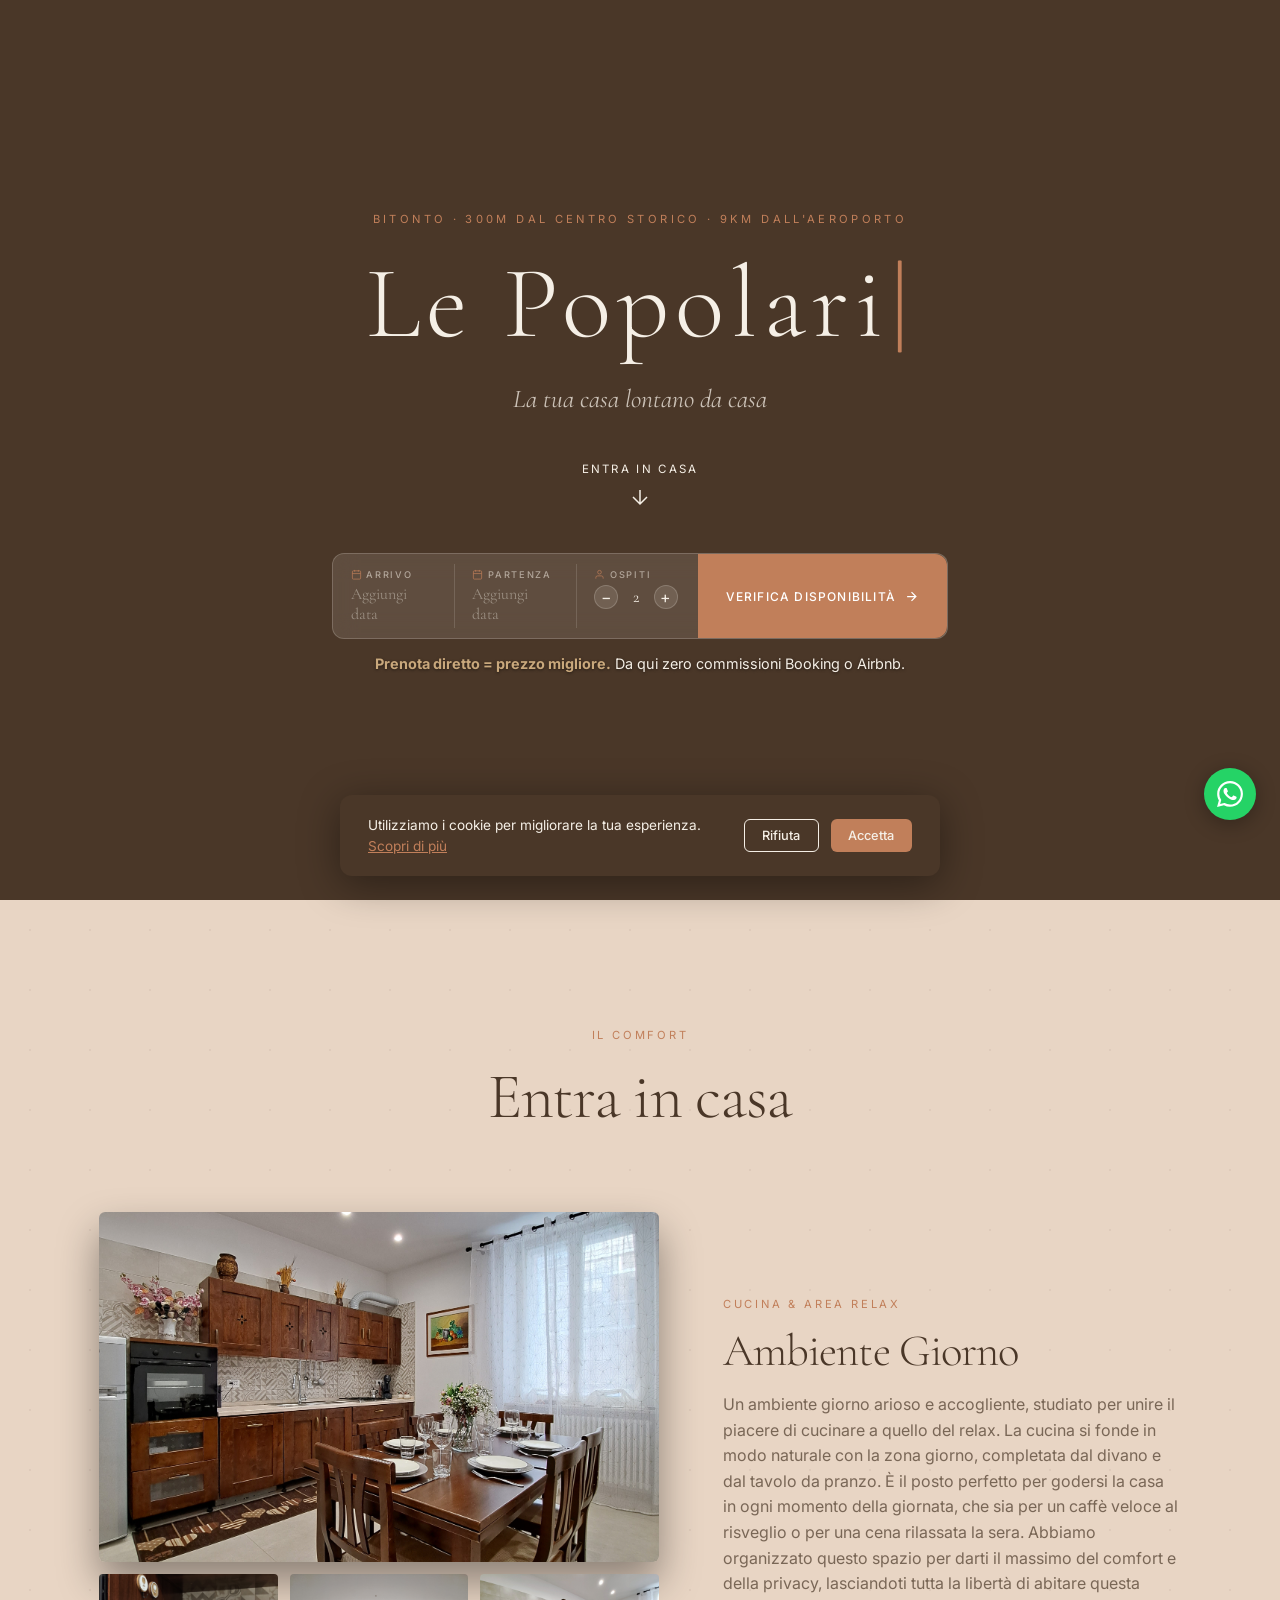
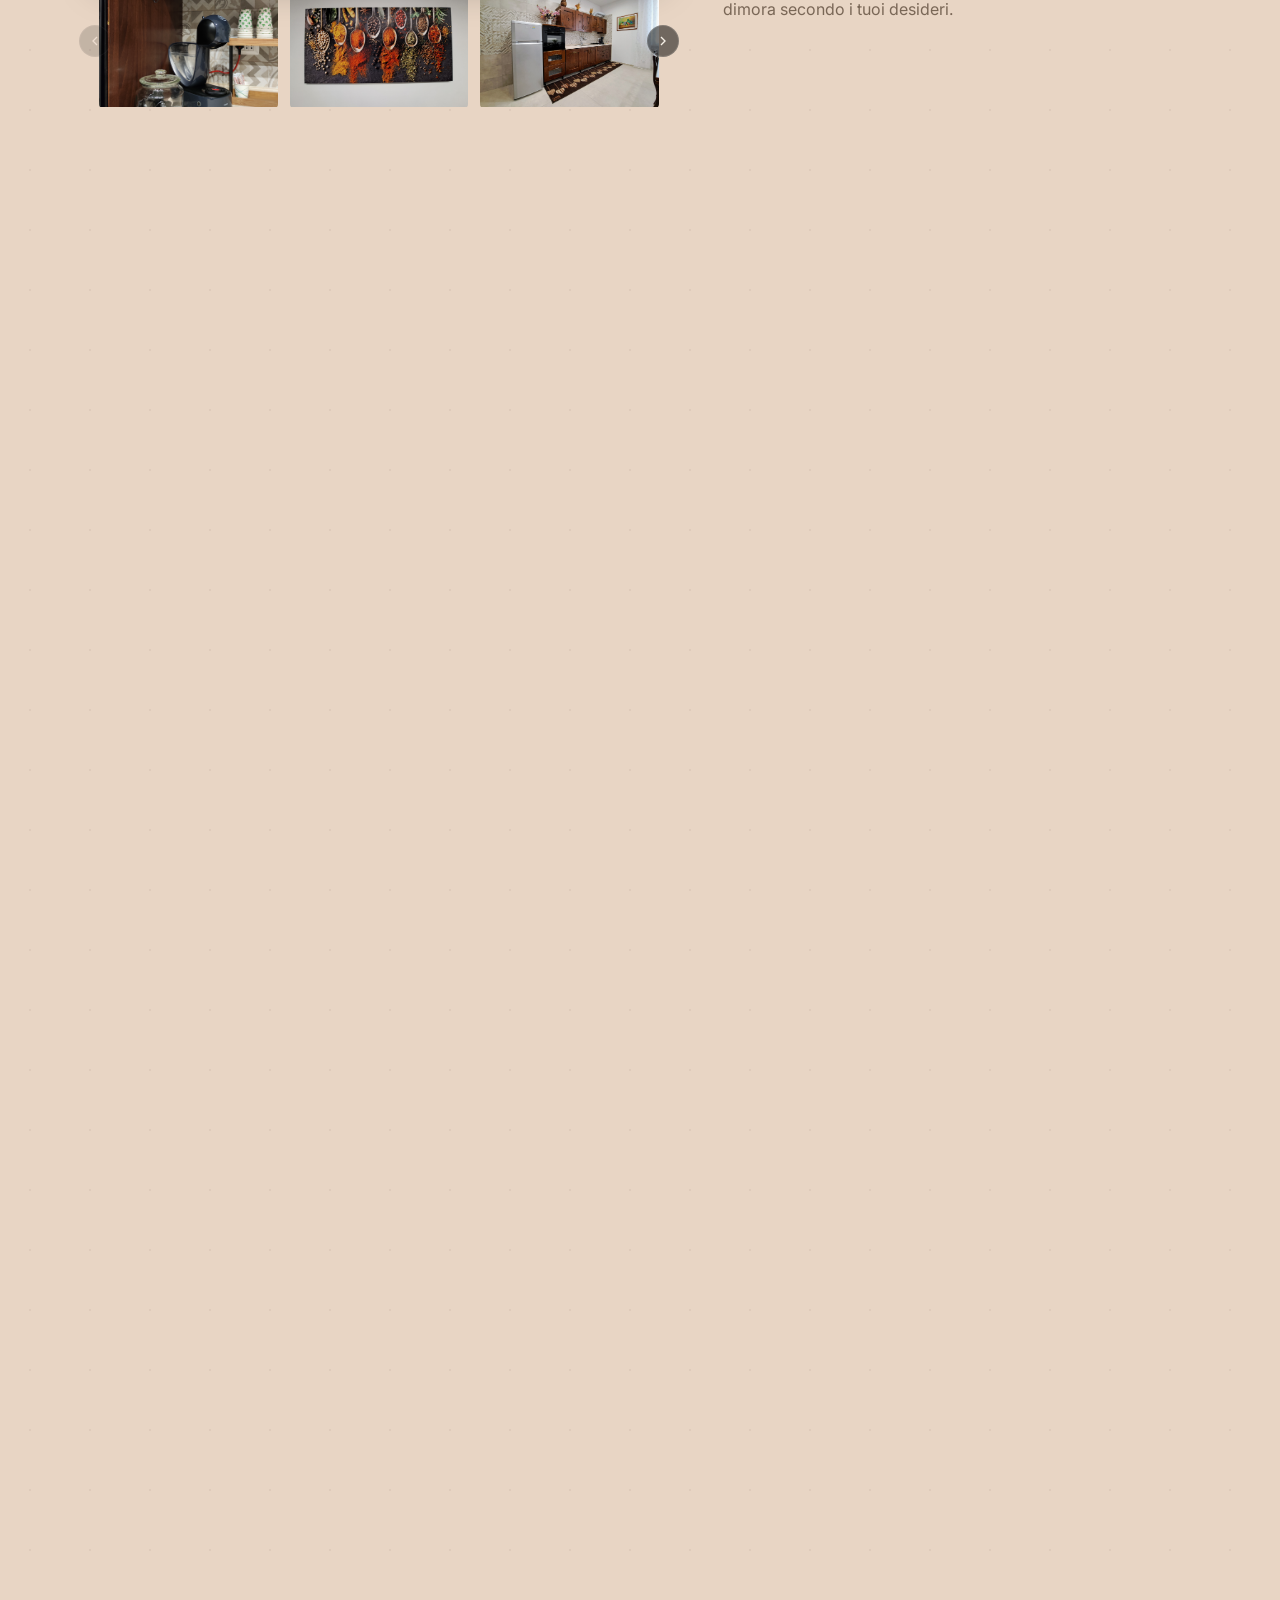
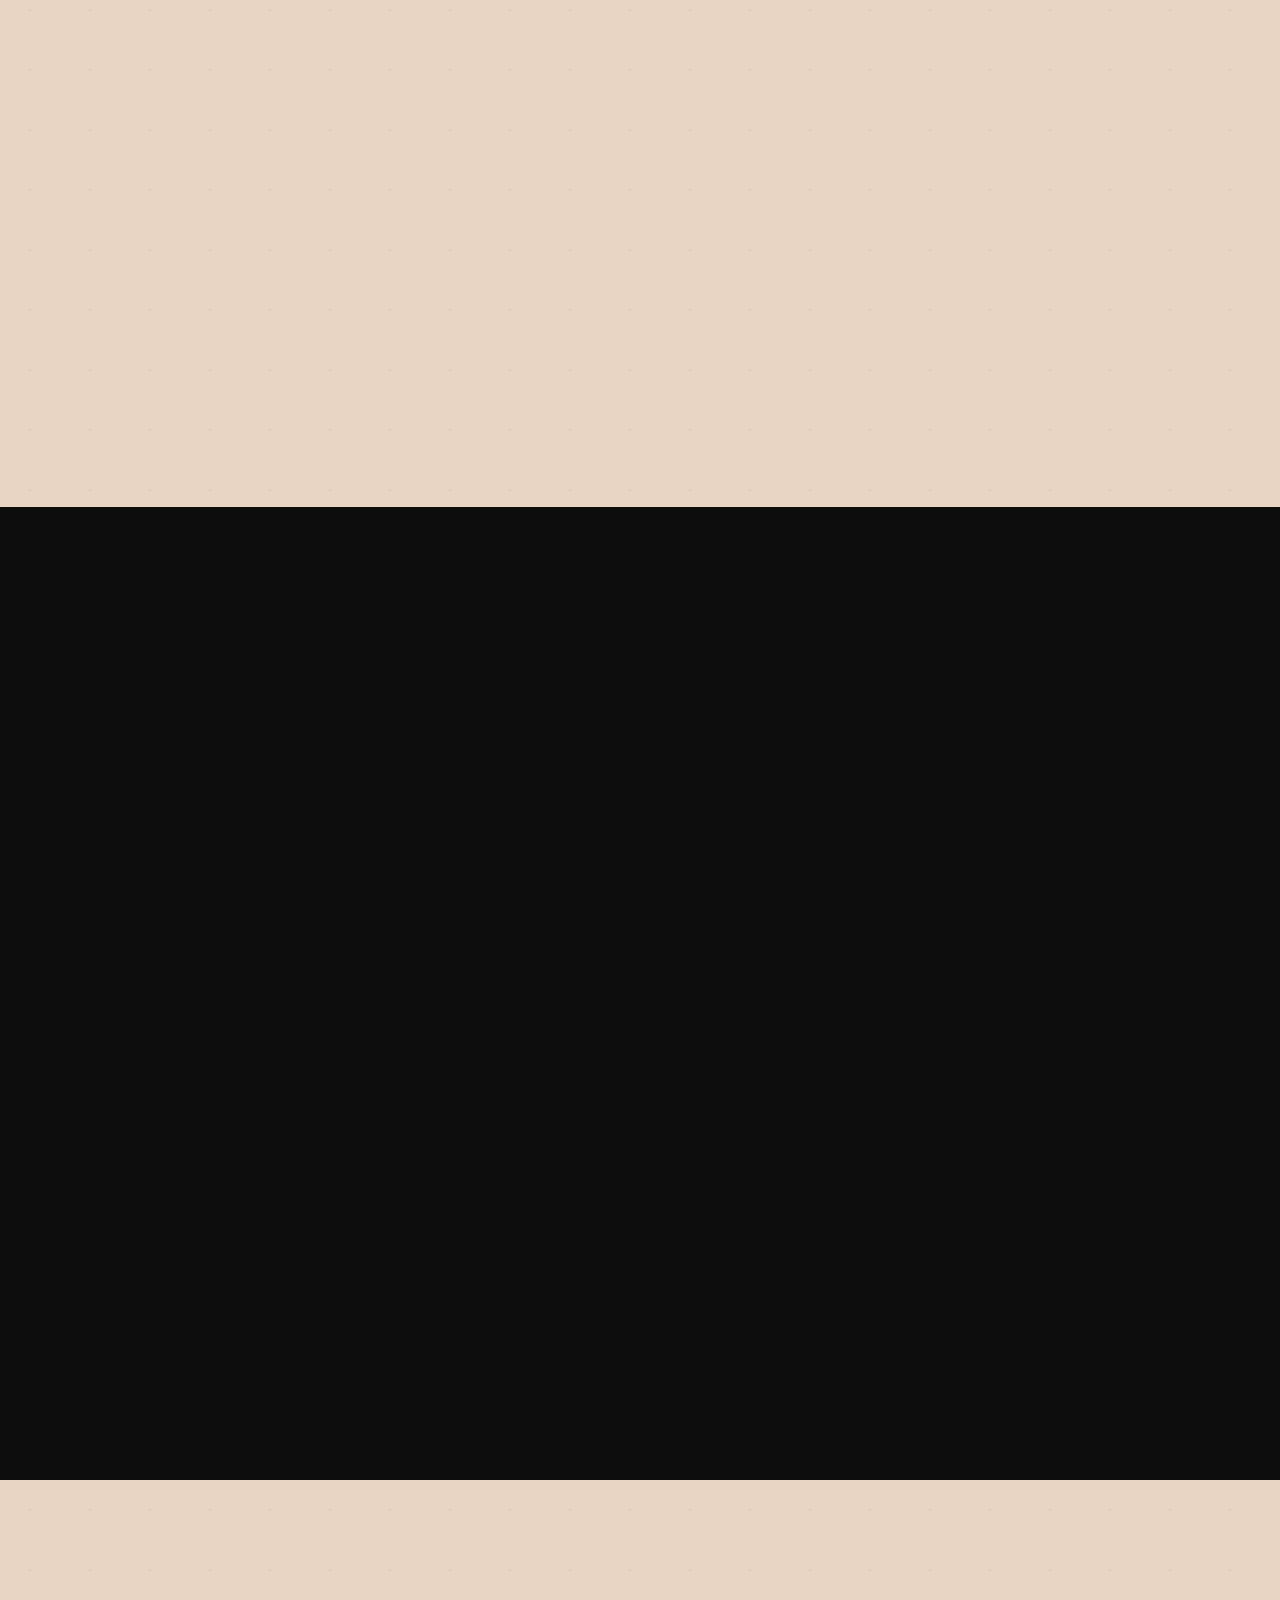
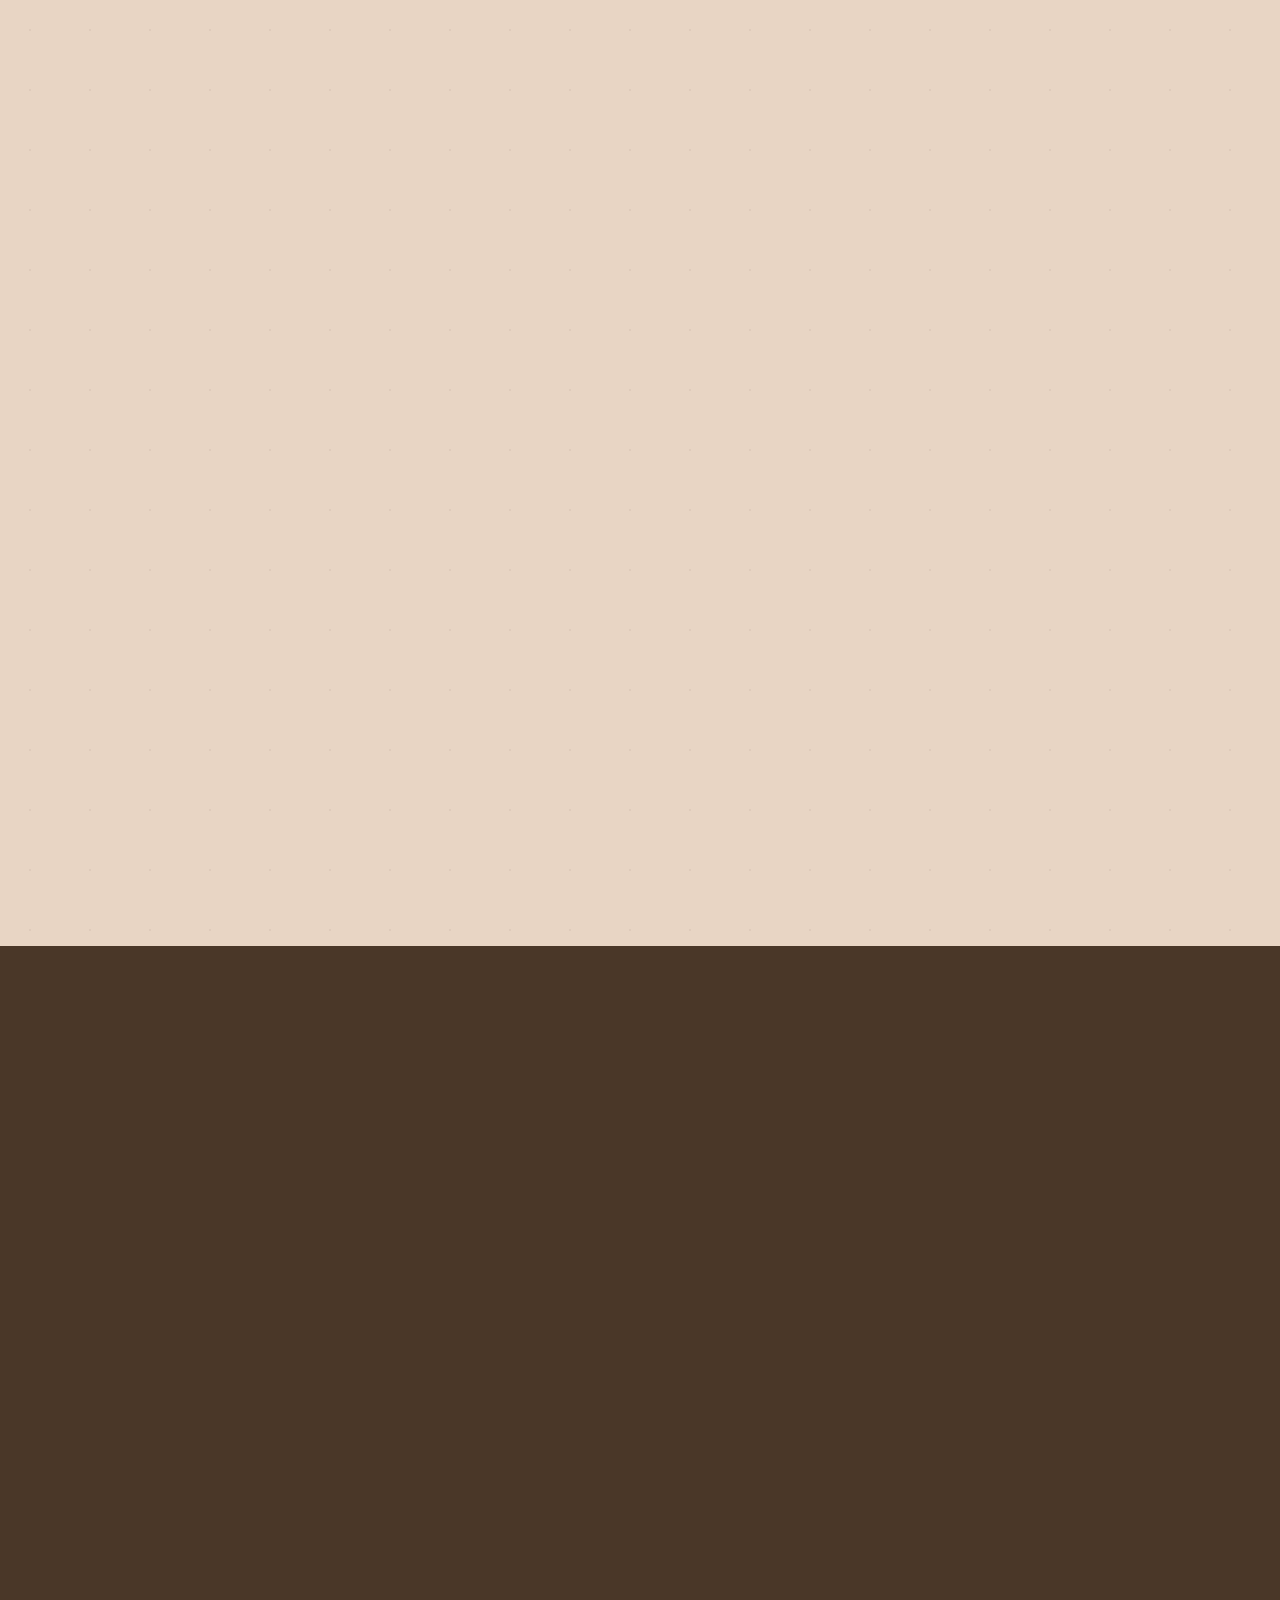
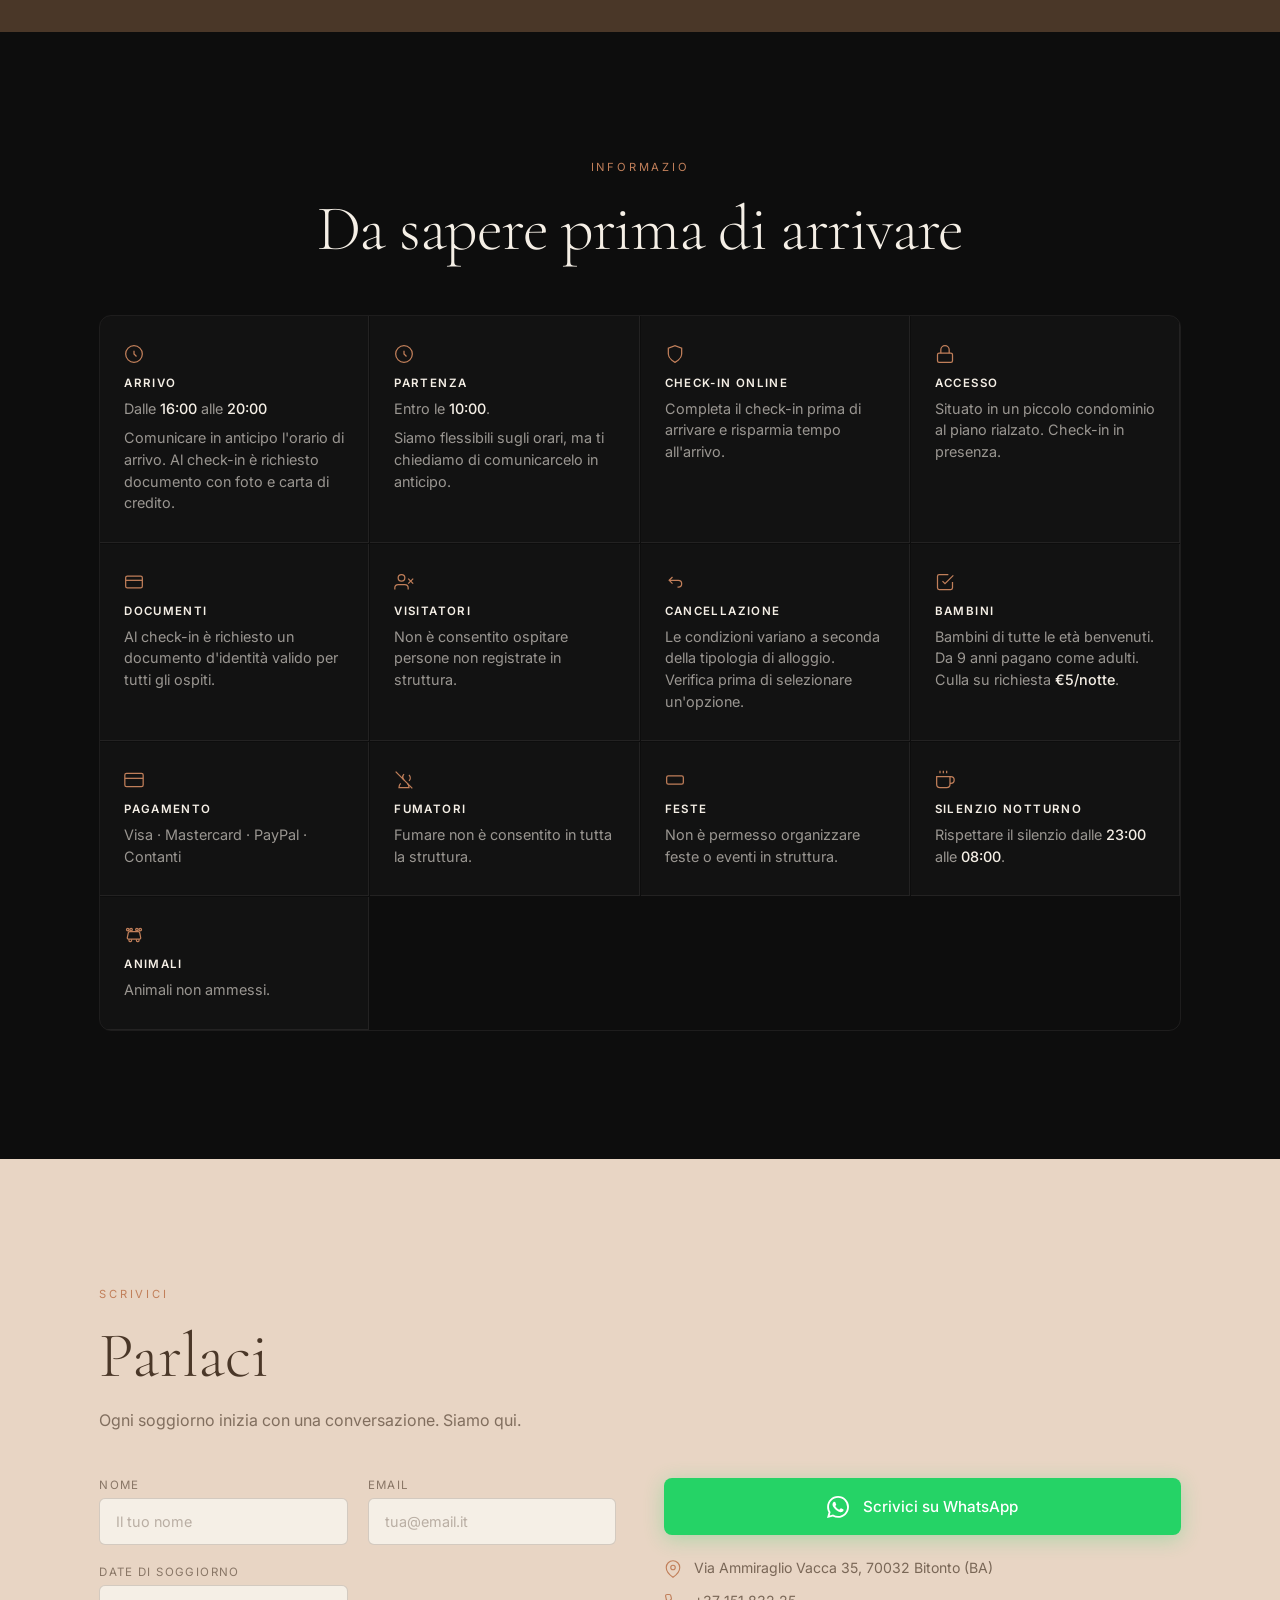
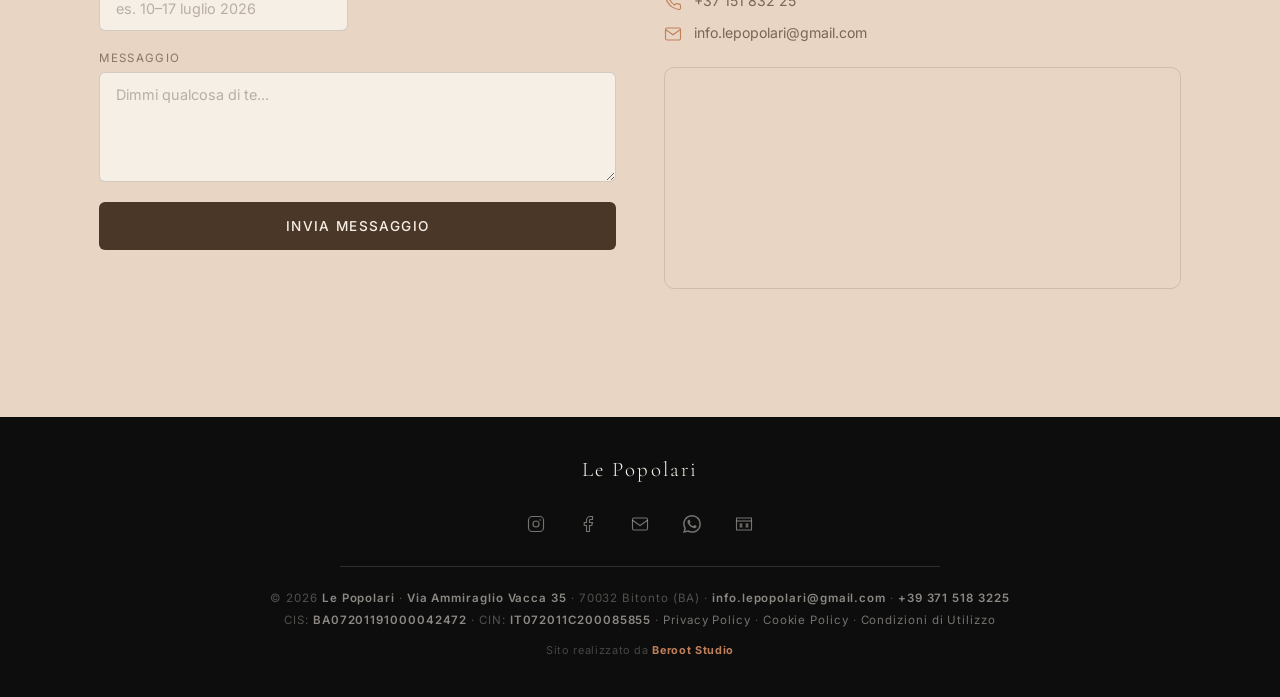
==== index.html @ 4900ecd5 "Aggiunge messaggio breve prenota diretto senza commissioni" ====
<!DOCTYPE html>
<html lang="it">
<head>
  <meta charset="UTF-8" />
  <meta name="viewport" content="width=device-width, initial-scale=1.0" />
  <title>Le Popolari — Appartamento | Bitonto — Sito Ufficiale | Prenota ora!</title>
  <meta name="description" content="Appartamento 80mq a Bitonto centro, a 300m dalla Città Vecchia e 9km dall'aeroporto di Bari. 2 camere, cucina abitabile, bagno con doccia. Fino a 4 persone. Licenza BA07201191000042472." />
  <meta name="keywords" content="appartamento turistico Bitonto, affitto breve Puglia, Le Popolari, casa vacanze Bitonto, centro storico Puglia" />
  <meta name="author" content="Le Popolari" />
  <meta name="robots" content="index, follow" />
  <link rel="canonical" href="https://www.lepopolari.it/" />
  <link rel="manifest" href="/manifest.json" />
  <link rel="icon" type="image/svg+xml" href="data:image/svg+xml,<svg xmlns='http://www.w3.org/2000/svg' viewBox='0 0 100 100'><text y='.9em' font-size='90'>🏠</text></svg>" />

  <!-- Google Analytics 4 -->
  <!-- Google tag (gtag.js) -->
  <script async src="https://www.googletagmanager.com/gtag/js?id=G-MQ0GNVMPPV"></script>
  <script>
    window.dataLayer = window.dataLayer || [];
    function gtag(){dataLayer.push(arguments);}
    gtag('js', new Date());
    gtag('config', 'G-MQ0GNVMPPV');
  </script>

  <!-- Open Graph -->
  <meta property="og:type" content="website" />
  <meta property="og:url" content="https://www.lepopolari.it/" />
  <meta property="og:title" content="Le Popolari — La tua casa lontano da casa" />
  <meta property="og:description" content="Appartamento 80mq nel centro di Bitonto, a 300m dalla Città Vecchia. 2 camere, cucina abitabile, bagno con doccia. Fino a 4 persone." />
  <meta property="og:image" content="https://www.lepopolari.it/assets/og-image.jpg" />
  <meta property="og:site_name" content="Le Popolari" />
  <meta property="og:locale" content="it_IT" />

  <!-- Twitter Card -->
  <meta name="twitter:card" content="summary_large_image" />
  <meta name="twitter:title" content="Le Popolari — La tua casa lontano da casa" />
  <meta name="twitter:description" content="Appartamento 80mq a Bitonto centro. 2 camere, cucina abitabile, bagno con doccia. Fino a 4 persone." />
  <meta name="twitter:image" content="https://www.lepopolari.it/assets/og-image.jpg" />

  <!-- JSON-LD Structured Data -->
  <script type="application/ld+json">
  {
    "@context": "https://schema.org",
    "@type": "LodgingBusiness",
    "name": "Le Popolari",
    "description": "Appartamento di 80mq ristrutturato nel centro di Bitonto, a 300m dalla città vecchia e 9km dall'aeroporto di Bari. Cucina abitabile, 2 camere, bagno con doccia a pavimento, zona lavanderia.",
    "url": "https://www.lepopolari.it",
    "telephone": "+3715183225",
    "email": "info.lepopolari@gmail.com",
    "identifier": {
      "@type": "PropertyValue",
      "name": "Numero di licenza",
      "value": "BA07201191000042472"
    },
    "address": {
      "@type": "PostalAddress",
      "streetAddress": "Via Ammiraglio Vacca 35",
      "addressLocality": "Bitonto",
      "addressRegion": "Puglia",
      "postalCode": "70032",
      "addressCountry": "IT"
    },
    "geo": {
      "@type": "GeoCoordinates",
      "latitude": 41.1089,
      "longitude": 16.6742
    },
    "numberOfRooms": 2,
    "floorLevel": "0",
    "amenityFeature": [
      {"@type": "LocationFeatureSpecification", "name": "WiFi gratuito", "value": true},
      {"@type": "LocationFeatureSpecification", "name": "Aria condizionata", "value": true},
      {"@type": "LocationFeatureSpecification", "name": "Riscaldamento", "value": true},
      {"@type": "LocationFeatureSpecification", "name": "Cucina attrezzata", "value": true},
      {"@type": "LocationFeatureSpecification", "name": "Lavatrice", "value": true},
      {"@type": "LocationFeatureSpecification", "name": "Lavastoviglie", "value": true},
      {"@type": "LocationFeatureSpecification", "name": "Asciugatrice", "value": true},
      {"@type": "LocationFeatureSpecification", "name": "Parcheggio in strada gratuito", "value": true},
      {"@type": "LocationFeatureSpecification", "name": "Monitor a schermo piatto", "value": true},
      {"@type": "LocationFeatureSpecification", "name": "Cassaforte", "value": true},
      {"@type": "LocationFeatureSpecification", "name": "Biancheria inclusa", "value": true}
    ],
    "checkinTime": "16:00",
    "checkoutTime": "10:00",
    "priceRange": "€€",
    "availableLanguage": ["Italiano", "Inglese"],
    "petsAllowed": false,
    "smokingAllowed": false
  }
  </script>

  <!-- Fonts -->
  <link rel="preconnect" href="https://fonts.googleapis.com" />
  <link rel="preconnect" href="https://fonts.gstatic.com" crossorigin />
  <link href="https://fonts.googleapis.com/css2?family=Cormorant+Garamond:ital,wght@0,300;0,400;0,600;1,300;1,400&family=Inter:wght@300;400;500&display=swap" rel="stylesheet" />

  <link rel="stylesheet" href="leaflet.css" />
  <link rel="stylesheet" href="style.css" />
</head>
<body>

  <!-- ═══════════════════════════════════════════════════
       COOKIE BANNER
  ═══════════════════════════════════════════════════ -->
  <div id="cookie-banner" class="cookie-banner" role="dialog" aria-label="Cookie consent">
    <p>Utilizziamo i cookie per migliorare la tua esperienza. <a href="#" class="cookie-link">Scopri di più</a></p>
    <div class="cookie-actions">
      <button id="cookie-decline" class="cookie-btn cookie-btn--outline">Rifiuta</button>
      <button id="cookie-accept" class="cookie-btn cookie-btn--fill">Accetta</button>
    </div>
  </div>

  <!-- ═══════════════════════════════════════════════════
       0. PRELOADER
  ═══════════════════════════════════════════════════ -->
  <div id="preloader" class="preloader" aria-hidden="true">
    <div class="preloader__inner">
      <div class="preloader__logo">
        <span class="preloader__logo-text">Le Popolari</span>
        <span class="preloader__logo-sub">Bitonto · Puglia</span>
      </div>
      <div class="preloader__bar-wrap">
        <div id="preloader-bar" class="preloader__bar"></div>
      </div>
    </div>
  </div>

  <!-- ═══════════════════════════════════════════════════
       NAVBAR (appare dopo scroll)
  ═══════════════════════════════════════════════════ -->
  <nav id="navbar" class="navbar" role="navigation" aria-label="Navigazione principale">
    <a href="#hero" class="navbar__logo">Le Popolari</a>
    <button class="navbar__burger" id="navbar-burger" aria-label="Apri menu" aria-expanded="false">
      <span></span><span></span><span></span>
    </button>
    <ul class="navbar__links" id="navbar-links" role="list">
      <li><a href="#rooms" class="navbar__link">L'appartamento</a></li>
      <li><a href="#stats" class="navbar__link">Dettagli</a></li>
      <li><a href="#bitonto" class="navbar__link">Bitonto</a></li>
      <li><a href="#reviews" class="navbar__link">Recensioni</a></li>
      <li><a href="#contact" class="navbar__link navbar__link--cta">Prenota</a></li>
    </ul>
  </nav>

  <!-- ═══════════════════════════════════════════════════
       1. HERO
  ═══════════════════════════════════════════════════ -->
  <section id="hero" class="hero" aria-label="Hero">

    <div class="hero__content">
      <p class="hero__eyebrow">Bitonto · 300m dal Centro Storico · 9km dall'Aeroporto</p>
      <h1 class="hero__title">
        <span id="typewriter-target" class="hero__typewriter"></span><span class="hero__cursor" aria-hidden="true">|</span>
      </h1>
      <p class="hero__slogan" id="hero-slogan">La tua casa lontano da casa</p>
      <a href="#rooms" class="hero__cta" aria-label="Scopri l'appartamento">
        <span class="hero__cta-text">Entra in casa</span>
        <span class="hero__cta-arrow" aria-hidden="true">
          <svg width="24" height="24" viewBox="0 0 24 24" fill="none" stroke="currentColor" stroke-width="1.5">
            <path d="M12 5v14M5 12l7 7 7-7"/>
          </svg>
        </span>
      </a>

      <!-- BOOKING BAR —— Krossbooking -->
      <form class="hero__booking" id="booking-form" novalidate aria-label="Verifica disponibilità">

        <div class="hero__booking-field hero__booking-field--date" id="bk-field-from" role="button" tabindex="0" aria-label="Data di arrivo">
          <span class="hero__booking-label">
            <svg viewBox="0 0 24 24" fill="none" stroke="currentColor" stroke-width="1.5" aria-hidden="true"><rect x="3" y="4" width="18" height="18" rx="2"/><line x1="16" y1="2" x2="16" y2="6"/><line x1="8" y1="2" x2="8" y2="6"/><line x1="3" y1="10" x2="21" y2="10"/></svg>
            Arrivo
          </span>
          <span class="hero__booking-display" id="bk-display-from">Aggiungi data</span>
          <input type="hidden" id="booking-from" name="from" />
        </div>

        <div class="hero__booking-divider" aria-hidden="true"></div>

        <div class="hero__booking-field hero__booking-field--date" id="bk-field-to" role="button" tabindex="0" aria-label="Data di partenza">
          <span class="hero__booking-label">
            <svg viewBox="0 0 24 24" fill="none" stroke="currentColor" stroke-width="1.5" aria-hidden="true"><rect x="3" y="4" width="18" height="18" rx="2"/><line x1="16" y1="2" x2="16" y2="6"/><line x1="8" y1="2" x2="8" y2="6"/><line x1="3" y1="10" x2="21" y2="10"/></svg>
            Partenza
          </span>
          <span class="hero__booking-display" id="bk-display-to">Aggiungi data</span>
          <input type="hidden" id="booking-to" name="to" />
        </div>

        <div class="hero__booking-divider" aria-hidden="true"></div>

        <div class="hero__booking-field">
          <span class="hero__booking-label">
            <svg viewBox="0 0 24 24" fill="none" stroke="currentColor" stroke-width="1.5" aria-hidden="true"><path d="M20 21v-2a4 4 0 0 0-4-4H8a4 4 0 0 0-4 4v2"/><circle cx="12" cy="7" r="4"/></svg>
            Ospiti
          </span>
          <div class="hero__booking-stepper">
            <button type="button" class="bk-step" id="bk-guests-minus" aria-label="Diminuisci ospiti">−</button>
            <span class="bk-step__val" id="bk-guests-val">2</span>
            <button type="button" class="bk-step" id="bk-guests-plus" aria-label="Aumenta ospiti">+</button>
          </div>
          <input type="hidden" id="booking-guests" name="guests" value="2" />
        </div>

        <button class="hero__booking-cta" type="submit">
          Verifica disponibilità
          <svg viewBox="0 0 24 24" fill="none" stroke="currentColor" stroke-width="2" aria-hidden="true"><path d="M5 12h14M12 5l7 7-7 7"/></svg>
        </button>

      </form>

      <p class="hero__direct" data-animate="fade-up" style="margin-top:1rem;font-size:0.9rem;color:#F5EFE6;text-align:center;text-shadow:0 1px 3px rgba(0,0,0,0.5);">
        <strong style="color:#C9A87C;">Prenota diretto = prezzo migliore.</strong> Da qui zero commissioni Booking o Airbnb.
      </p>
    </div>
  </section>

  <!-- Lightbox -->
  <div class="lightbox" id="lightbox" role="dialog" aria-modal="true" aria-label="Visualizzatore foto">
    <button class="lightbox__close" id="lightbox-close" aria-label="Chiudi">&#215;</button>
    <button class="lightbox__prev" id="lightbox-prev" aria-label="Foto precedente">
      <svg width="20" height="20" viewBox="0 0 24 24" fill="none" stroke="currentColor" stroke-width="2"><path d="M15 18l-6-6 6-6"/></svg>
    </button>
    <img class="lightbox__img" id="lightbox-img" src="" alt="" />
    <button class="lightbox__next" id="lightbox-next" aria-label="Foto successiva">
      <svg width="20" height="20" viewBox="0 0 24 24" fill="none" stroke="currentColor" stroke-width="2"><path d="M9 18l6-6-6-6"/></svg>
    </button>
  </div>

  <!-- Calendario overlay -->
  <div class="cal-overlay" id="calOverlay">
    <div class="cal-backdrop" id="calBackdrop"></div>
    <div class="cal-panel" id="calPanel">
      <div class="cal-panel-header">
        <button class="cal-nav" id="calPrev">
          <svg viewBox="0 0 24 24" fill="none" stroke="currentColor" stroke-width="2" width="16" height="16"><path d="M15 18l-6-6 6-6"/></svg>
        </button>
        <div class="cal-titles" id="calTitles"></div>
        <button class="cal-nav" id="calNext">
          <svg viewBox="0 0 24 24" fill="none" stroke="currentColor" stroke-width="2" width="16" height="16"><path d="M9 18l6-6-6-6"/></svg>
        </button>
      </div>
      <div class="cal-panel-grids" id="calPanelGrids"></div>
      <div class="cal-panel-footer">
        <span class="cal-nights-label" id="calNights"></span>
        <button class="cal-confirm" id="calConfirm">Conferma</button>
      </div>
    </div>
  </div>

  <!-- ═══════════════════════════════════════════════════
       2. ENTRA IN CASA
  ═══════════════════════════════════════════════════ -->
  <section id="rooms" class="sezione">
    <div class="sezione__inner">
      
      <div class="rooms__header" data-animate>
        <span class="rooms__eyebrow">IL COMFORT</span>
        <h2 class="rooms__section-title">Entra in casa</h2>
      </div>

      <div class="rooms__grid">
        
        <div class="rooms__row">
          <div class="rooms__visuals" data-animate="fade-left">
            <img src="assets/cucina-3.jpg" alt="Ambiente Giorno" class="rooms__main-img" loading="lazy">
            <div class="rooms__carousel-wrap" data-carousel>
              <div class="rooms__gallery rooms__gallery--carousel">
                <div class="rooms__carousel-track">
                  <img src="assets/cucina-1.jpg" alt="Cucina 1" class="rooms__gallery-img" loading="lazy" />
                  <img src="assets/cucina-2.jpg" alt="Cucina 2" class="rooms__gallery-img" loading="lazy" />
                  <img src="assets/cucina-4.jpg" alt="Cucina 4" class="rooms__gallery-img" loading="lazy" />
                  <img src="assets/cucina-5.jpg" alt="Cucina 5" class="rooms__gallery-img" loading="lazy" />
                  <img src="assets/cucina-6.jpg" alt="Cucina 6" class="rooms__gallery-img" loading="lazy" />
                  <img src="assets/cucina-7.jpg" alt="Cucina 7" class="rooms__gallery-img" loading="lazy" />
                  <img src="assets/cucina-8.jpg" alt="Cucina 8" class="rooms__gallery-img" loading="lazy" />
                  <img src="assets/ingresso-1.jpg" alt="Ingresso 1" class="rooms__gallery-img" loading="lazy" />
                  <img src="assets/ingresso-2.jpg" alt="Ingresso 2" class="rooms__gallery-img" loading="lazy" />
                </div>
              </div>
              <button class="rooms__carousel-prev" aria-label="Precedente">
                <svg viewBox="0 0 24 24" fill="none" stroke="currentColor" stroke-width="2"><path d="M15 18l-6-6 6-6"/></svg>
              </button>
              <button class="rooms__carousel-next" aria-label="Successiva">
                <svg viewBox="0 0 24 24" fill="none" stroke="currentColor" stroke-width="2"><path d="M9 18l6-6-6-6"/></svg>
              </button>
            </div>
          </div>
          <div class="rooms__content" data-animate="fade-right">
            <span class="rooms__room-subtitle">Cucina &amp; Area Relax</span>
            <h3 class="rooms__room-title">Ambiente Giorno</h3>
            <p class="rooms__room-desc">Un ambiente giorno arioso e accogliente, studiato per unire il piacere di cucinare a quello del relax. La cucina si fonde in modo naturale con la zona giorno, completata dal divano e dal tavolo da pranzo. È il posto perfetto per godersi la casa in ogni momento della giornata, che sia per un caffè veloce al risveglio o per una cena rilassata la sera. Abbiamo organizzato questo spazio per darti il massimo del comfort e della privacy, lasciandoti tutta la libertà di abitare questa dimora secondo i tuoi desideri.</p>
          </div>
        </div>

        <div class="rooms__row rooms__row--reverse">
          <div class="rooms__visuals" data-animate="fade-right">
            <img src="assets/camera-verde-1.jpg" alt="Camera Superior" class="rooms__main-img" loading="lazy">
            <div class="rooms__carousel-wrap" data-carousel>
              <div class="rooms__gallery rooms__gallery--carousel">
                <div class="rooms__carousel-track">
                  <img src="assets/camera-verde-2.jpg" alt="Camera Verde 2" class="rooms__gallery-img" loading="lazy" />
                  <img src="assets/camera-verde-3.jpg" alt="Camera Verde 3" class="rooms__gallery-img" loading="lazy" />
                  <img src="assets/camera-verde-4.jpg" alt="Camera Verde 4" class="rooms__gallery-img" loading="lazy" />
                  <img src="assets/camera-verde-5.jpg" alt="Camera Verde 5" class="rooms__gallery-img" loading="lazy" />
                  <img src="assets/camera-verde-6.jpg" alt="Camera Verde 6" class="rooms__gallery-img" loading="lazy" />
                  <img src="assets/camera-verde-7.jpg" alt="Camera Verde 7" class="rooms__gallery-img" loading="lazy" />
                </div>
              </div>
              <button class="rooms__carousel-prev" aria-label="Precedente">
                <svg viewBox="0 0 24 24" fill="none" stroke="currentColor" stroke-width="2"><path d="M15 18l-6-6 6-6"/></svg>
              </button>
              <button class="rooms__carousel-next" aria-label="Successiva">
                <svg viewBox="0 0 24 24" fill="none" stroke="currentColor" stroke-width="2"><path d="M9 18l6-6-6-6"/></svg>
              </button>
            </div>
          </div>
          <div class="rooms__content" data-animate="fade-left">
            <span class="rooms__room-subtitle">Camera Matrimoniale</span>
            <h3 class="rooms__room-title">Camera Superior</h3>
            <p class="rooms__room-desc">Una camera spaziosa e serena, pensata per chi desidera riposare davvero. L'ampiezza dello spazio ti permette di muoverti con libertà, organizzare i tuoi effetti personali e trovare il tuo ritmo. Che tu torni dopo una giornata di mare o di visite, qui trovi un rifugio silenzioso dove lasciarsi avvolgere dal comfort. Abbiamo curato ogni dettaglio per regalarti notti restorative e mattine senza fretta, in totale privacy.</p>
          </div>
        </div>

        <div class="rooms__row">
          <div class="rooms__visuals" data-animate="fade-left">
            <img src="assets/camera-gialla-1.jpg" alt="Camera Comfort" class="rooms__main-img" loading="lazy">
            <div class="rooms__carousel-wrap" data-carousel>
              <div class="rooms__gallery rooms__gallery--carousel">
                <div class="rooms__carousel-track">
                  <img src="assets/camera-gialla-2.jpg" alt="Camera Gialla 2" class="rooms__gallery-img" loading="lazy" />
                  <img src="assets/camera-gialla-3.jpg" alt="Camera Gialla 3" class="rooms__gallery-img" loading="lazy" />
                  <img src="assets/camera-gialla-4.jpg" alt="Camera Gialla 4" class="rooms__gallery-img" loading="lazy" />
                  <img src="assets/camera-gialla-5.jpg" alt="Camera Gialla 5" class="rooms__gallery-img" loading="lazy" />
                  <img src="assets/camera-gialla-6.jpg" alt="Camera Gialla 6" class="rooms__gallery-img" loading="lazy" />
                  <img src="assets/camera-gialla-7.jpg" alt="Camera Gialla 7" class="rooms__gallery-img" loading="lazy" />
                  <img src="assets/camera-gialla-8.jpg" alt="Camera Gialla 8" class="rooms__gallery-img" loading="lazy" />
                </div>
              </div>
              <button class="rooms__carousel-prev" aria-label="Precedente">
                <svg viewBox="0 0 24 24" fill="none" stroke="currentColor" stroke-width="2"><path d="M15 18l-6-6 6-6"/></svg>
              </button>
              <button class="rooms__carousel-next" aria-label="Successiva">
                <svg viewBox="0 0 24 24" fill="none" stroke="currentColor" stroke-width="2"><path d="M9 18l6-6-6-6"/></svg>
              </button>
            </div>
          </div>
          <div class="rooms__content" data-animate="fade-right">
            <span class="rooms__room-subtitle">Camera Singola o Doppia</span>
            <h3 class="rooms__room-title">Camera Comfort</h3>
            <p class="rooms__room-desc">Un ambiente intimo e accogliente, pensato per chi preferisce la dolcezza degli spazi raccolti. Ogni elemento è disposto per offrirti funzionalità e comfort in un'atmosfera rassicurante, dove sentirsi subito a proprio agio. Ideale per chi viaggia da solo e cerca un rifugio personale, o per coppie che amano condividere la vicinanza. Abbiamo creato questo nido per regalarti serenità, notti serene e la libertà di vivere la tua privacy con intimità.</p>
          </div>
        </div>

        <div class="rooms__row rooms__row--reverse">
          <div class="rooms__visuals" data-animate="fade-right">
            <img src="assets/bagno-4.jpg" alt="Bagno" class="rooms__main-img" loading="lazy">
            <div class="rooms__carousel-wrap" data-carousel>
              <div class="rooms__gallery rooms__gallery--carousel">
                <div class="rooms__carousel-track">
                  <img src="assets/bagno-1.jpg" alt="Bagno 1" class="rooms__gallery-img" loading="lazy" />
                  <img src="assets/bagno-2.jpg" alt="Bagno 2" class="rooms__gallery-img" loading="lazy" />
                  <img src="assets/bagno-3.jpg" alt="Bagno 3" class="rooms__gallery-img" loading="lazy" />
                  <img src="assets/bagno-5.jpg" alt="Bagno 5" class="rooms__gallery-img" loading="lazy" />
                  <img src="assets/bagno-6.jpg" alt="Bagno 6" class="rooms__gallery-img" loading="lazy" />
                  <img src="assets/bagno-7.jpg" alt="Bagno 7" class="rooms__gallery-img" loading="lazy" />
                  <img src="assets/bagno-8.jpg" alt="Bagno 8" class="rooms__gallery-img" loading="lazy" />
                </div>
              </div>
              <button class="rooms__carousel-prev" aria-label="Precedente">
                <svg viewBox="0 0 24 24" fill="none" stroke="currentColor" stroke-width="2"><path d="M15 18l-6-6 6-6"/></svg>
              </button>
              <button class="rooms__carousel-next" aria-label="Successiva">
                <svg viewBox="0 0 24 24" fill="none" stroke="currentColor" stroke-width="2"><path d="M9 18l6-6-6-6"/></svg>
              </button>
            </div>
          </div>
          <div class="rooms__content" data-animate="fade-left">
            <span class="rooms__room-subtitle">Bagno Privato</span>
            <h3 class="rooms__room-title">Bagno</h3>
            <p class="rooms__room-desc">Uno spazio moderno e funzionale, pensato per offrirti momenti di benessere quotidiano. La doccia a filo pavimento accoglie ogni movimento con naturalezza, mentre gli asciugamani morbidi e i prodotti di cortesia ti aspettano già in perfetto ordine. È il luogo dove iniziare la giornata con freschezza o chiuderla con cura, senza dover pensare a nulla. Abbiamo dedicato attenzione a ogni dettaglio per garantirti igiene, comfort e la sensazione di sentirti sempre a tuo agio.</p>
          </div>
        </div>

      </div>
    </div>
  </section>

  <!-- ═══════════════════════════════════════════════════
       3. L'APPARTAMENTO — cifre animate
  ═══════════════════════════════════════════════════ -->
  <section id="stats" class="stats" aria-label="Cifre appartamento">
    <div class="stats__inner">
      <p class="stats__eyebrow">L'appartamento</p>
      <h2 class="stats__title" data-animate="fade-up">Spazio, comfort e storia</h2>
      <p class="stats__desc" data-animate="fade-up">80 m² al piano rialzato, nel cuore del quartiere: supermercato, bar, gelateria, tabacchi, rosticceria, mercato rionale e una scelta di ristoranti e pizzerie a pochi passi. Vivere Bitonto come un locale, non come un turista.</p>
      <div class="stats__numbers" data-animate="fade-up">
        <div class="stats__item" style="flex:1">
          <span class="stats__num" data-target="80" data-suffix=" m²">0</span>
          <span class="stats__label">di spazio</span>
        </div>
        <div class="stats__divider" aria-hidden="true"></div>
        <div class="stats__item" style="flex:1.4">
          <span class="stats__num stats__num--static">Piano rialzato</span>
          <span class="stats__label">accessibile</span>
        </div>
        <div class="stats__divider" aria-hidden="true"></div>
        <div class="stats__item" style="flex:1">
          <span class="stats__num" data-target="6" data-suffix=" ospiti">0</span>
          <span class="stats__label">massimo</span>
        </div>
      </div>

      <!-- 6 card highlight -->
      <div class="stats__highlights" data-animate="fade-up">
        <div class="stats__highlight" style="--delay:0s">
          <svg viewBox="0 0 24 24" fill="none" stroke="currentColor" stroke-width="1.5" aria-hidden="true"><path d="M5 12.55a11 11 0 0 1 14.08 0"/><path d="M1.42 9a16 16 0 0 1 21.16 0"/><path d="M8.53 16.11a6 6 0 0 1 6.95 0"/><circle cx="12" cy="20" r="1" fill="currentColor"/></svg>
          <span>WiFi ultra-veloce</span>
          <small>200 Mbps gratuito</small>
        </div>
        <div class="stats__highlight" style="--delay:0.08s">
          <svg viewBox="0 0 24 24" fill="none" stroke="currentColor" stroke-width="1.5" aria-hidden="true"><path d="M9.5 2A2.5 2.5 0 0 1 12 4.5v15a2.5 2.5 0 0 1-4.96-.46 2.5 2.5 0 0 1 .07-1.64"/><path d="M14.5 2A2.5 2.5 0 0 0 12 4.5v15a2.5 2.5 0 0 0 4.96-.46 2.5 2.5 0 0 0-.07-1.64"/></svg>
          <span>Aria condizionata</span>
          <small>In ogni stanza</small>
        </div>
        <div class="stats__highlight" style="--delay:0.16s">
          <svg viewBox="0 0 24 24" fill="none" stroke="currentColor" stroke-width="1.5" aria-hidden="true"><path d="M3 9l9-7 9 7v11a2 2 0 0 1-2 2H5a2 2 0 0 1-2-2z"/><polyline points="9 22 9 12 15 12 15 22"/></svg>
          <span>Cucina abitabile</span>
          <small>Completamente attrezzata</small>
        </div>
        <div class="stats__highlight" style="--delay:0.24s">
          <svg viewBox="0 0 24 24" fill="none" stroke="currentColor" stroke-width="1.5" aria-hidden="true"><path d="M20.84 4.61a5.5 5.5 0 0 0-7.78 0L12 5.67l-1.06-1.06a5.5 5.5 0 0 0-7.78 7.78l1.06 1.06L12 21.23l7.78-7.78 1.06-1.06a5.5 5.5 0 0 0 0-7.78z"/></svg>
          <span>Biancheria inclusa</span>
          <small>Letto &amp; bagno</small>
        </div>
        <div class="stats__highlight" style="--delay:0.32s">
          <svg viewBox="0 0 24 24" fill="none" stroke="currentColor" stroke-width="1.5" aria-hidden="true"><rect x="1" y="3" width="15" height="13" rx="1"/><path d="M16 8h4l3 3v5h-7V8z"/><circle cx="5.5" cy="18.5" r="2.5"/><circle cx="18.5" cy="18.5" r="2.5"/></svg>
          <span>Parcheggio vicino</span>
          <small>Su strada, facile da parcheggiare</small>
        </div>
        <div class="stats__highlight" style="--delay:0.40s">
          <svg viewBox="0 0 24 24" fill="none" stroke="currentColor" stroke-width="1.5" aria-hidden="true"><circle cx="12" cy="12" r="10"/><path d="M12 8v4l3 3"/></svg>
          <span>Check-in flessibile</span>
          <small>16:00 – 21:00</small>
        </div>
      </div>

      <!-- Tutti i servizi in collapse per categoria -->
      <div class="stats__services" data-animate="fade-up">

        <details class="stats__cat">
          <summary class="stats__cat-head">
            <svg viewBox="0 0 24 24" fill="none" stroke="currentColor" stroke-width="1.5"><path d="M3 9l9-7 9 7v11a2 2 0 0 1-2 2H5a2 2 0 0 1-2-2z"/><polyline points="9 22 9 12 15 12 15 22"/></svg>
            <span>Cucina</span>
            <svg class="stats__cat-chevron" viewBox="0 0 24 24" fill="none" stroke="currentColor" stroke-width="2"><path d="M6 9l6 6 6-6"/></svg>
          </summary>
          <ul class="stats__cat-list">
            <li>Cucina completamente attrezzata</li>
            <li>Piano cottura &amp; forno</li>
            <li>Forno a microonde</li>
            <li>Lavastoviglie</li>
            <li>Frigorifero &amp; congelatore</li>
            <li>Macchina da caffè &amp; tostapane</li>
            <li>Bollitore elettrico</li>
            <li>Utensili e prodotti per le pulizie</li>
            <li>Seggiolone &amp; tavolo da pranzo</li>
          </ul>
        </details>

        <details class="stats__cat">
          <summary class="stats__cat-head">
            <svg viewBox="0 0 24 24" fill="none" stroke="currentColor" stroke-width="1.5"><path d="M20.84 4.61a5.5 5.5 0 0 0-7.78 0L12 5.67l-1.06-1.06a5.5 5.5 0 0 0-7.78 7.78l1.06 1.06L12 21.23l7.78-7.78 1.06-1.06a5.5 5.5 0 0 0 0-7.78z"/></svg>
            <span>Comfort &amp; Clima</span>
            <svg class="stats__cat-chevron" viewBox="0 0 24 24" fill="none" stroke="currentColor" stroke-width="2"><path d="M6 9l6 6 6-6"/></svg>
          </summary>
          <ul class="stats__cat-list">
            <li>Aria condizionata in ogni stanza</li>
            <li>Riscaldamento autonomo</li>
            <li>Biancheria da letto inclusa</li>
            <li>Asciugamani inclusi</li>
            <li>Divano &amp; zona soggiorno</li>
            <li>Scrivania</li>
            <li>Armadio &amp; cabina armadio</li>
            <li>Pavimento in marmo</li>
            <li>Ingresso indipendente</li>
          </ul>
        </details>

        <details class="stats__cat">
          <summary class="stats__cat-head">
            <svg viewBox="0 0 24 24" fill="none" stroke="currentColor" stroke-width="1.5"><path d="M4 15s1-1 4-1 5 2 8 2 4-1 4-1V3s-1 1-4 1-5-2-8-2-4 1-4 1z"/><line x1="4" y1="22" x2="4" y2="15"/></svg>
            <span>Bagno</span>
            <svg class="stats__cat-chevron" viewBox="0 0 24 24" fill="none" stroke="currentColor" stroke-width="2"><path d="M6 9l6 6 6-6"/></svg>
          </summary>
          <ul class="stats__cat-list">
            <li>Bagno privato</li>
            <li>Doccia</li>
            <li>Bidet</li>
            <li>Asciugacapelli</li>
            <li>Prodotti da bagno in omaggio</li>
            <li>Carta igienica inclusa</li>
          </ul>
        </details>

        <details class="stats__cat">
          <summary class="stats__cat-head">
            <svg viewBox="0 0 24 24" fill="none" stroke="currentColor" stroke-width="1.5"><rect x="2" y="3" width="20" height="14" rx="2"/><path d="M8 21h8M12 17v4"/></svg>
            <span>Media &amp; Intrattenimento</span>
            <svg class="stats__cat-chevron" viewBox="0 0 24 24" fill="none" stroke="currentColor" stroke-width="2"><path d="M6 9l6 6 6-6"/></svg>
          </summary>
          <ul class="stats__cat-list">
            <li>Monitor a schermo piatto</li>
            <li>WiFi gratuito 239 Mbps</li>
            <li>Adatto streaming 4K e videochiamate</li>
            <li>Libri e intrattenimento per bambini</li>
          </ul>
        </details>

        <details class="stats__cat">
          <summary class="stats__cat-head">
            <svg viewBox="0 0 24 24" fill="none" stroke="currentColor" stroke-width="1.5"><path d="M18 8h1a4 4 0 0 1 0 8h-1"/><path d="M2 8h16v9a4 4 0 0 1-4 4H6a4 4 0 0 1-4-4V8z"/><line x1="6" y1="1" x2="6" y2="4"/><line x1="10" y1="1" x2="10" y2="4"/><line x1="14" y1="1" x2="14" y2="4"/></svg>
            <span>Lavanderia</span>
            <svg class="stats__cat-chevron" viewBox="0 0 24 24" fill="none" stroke="currentColor" stroke-width="2"><path d="M6 9l6 6 6-6"/></svg>
          </summary>
          <ul class="stats__cat-list">
            <li>Lavatrice (su richiesta)</li>
            <li>Asciugatrice (su richiesta)</li>
            <li>Ferro &amp; asse da stiro</li>
            <li>Stirapantaloni</li>
            <li>Stendibiancheria</li>
          </ul>
        </details>

        <details class="stats__cat">
          <summary class="stats__cat-head">
            <svg viewBox="0 0 24 24" fill="none" stroke="currentColor" stroke-width="1.5"><rect x="3" y="11" width="18" height="11" rx="2"/><path d="M7 11V7a5 5 0 0 1 10 0v4"/></svg>
            <span>Sicurezza &amp; Accesso</span>
            <svg class="stats__cat-chevron" viewBox="0 0 24 24" fill="none" stroke="currentColor" stroke-width="2"><path d="M6 9l6 6 6-6"/></svg>
          </summary>
          <ul class="stats__cat-list">
            <li>Cassaforte in camera</li>
            <li>Accesso con chiavi</li>
            <li>Allarme antifumo &amp; antincendio</li>
            <li>Rilevatore di monossido di carbonio</li>
            <li>Telecamere esterne</li>
            <li>Struttura interamente non fumatori</li>
            <li>Piano terra — accessibile</li>
            <li>Parcheggio in strada (gratuito)</li>
          </ul>
        </details>

      </div>
    </div>
  </section>

  <!-- ═══════════════════════════════════════════════════
       4. BITONTO TI ASPETTA — mappa + card luoghi
  ═══════════════════════════════════════════════════ -->
  <section id="bitonto" class="bitonto" aria-label="Scopri Bitonto">
    <div class="bitonto__inner">
      <p class="bitonto__eyebrow">Dove siamo</p>
      <h2 class="bitonto__title" data-animate="fade-up">Bitonto ti aspetta</h2>
      <p class="bitonto__intro" data-animate="fade-up">A 300 m dalla città vecchia e dalla celebre Concattedrale romanica del XII secolo, a 9 km dall'aeroporto di Bari. Un appartamento normale ristrutturato, perfetto per vivere la Puglia autentica.</p>

      <!-- MAPPA LEAFLET -->
      <div id="bitonto-map" class="bitonto__leaflet" data-animate="fade-up" aria-label="Mappa interattiva della Puglia con distanze da Bitonto"></div>

      <!-- PANNELLO TAB (sotto la mappa) -->
      <div class="bitonto__panel" data-animate="fade-up">
        <div class="bitonto__tabs" role="tablist" aria-label="Esplora il territorio">
          <button class="bitonto__tab bitonto__tab--active" data-tab="gargano" role="tab" aria-selected="true">Gargano e Daunia</button>
          <button class="bitonto__tab" data-tab="alta-murgia" role="tab" aria-selected="false">Alta Murgia</button>
          <button class="bitonto__tab" data-tab="terra-bari" role="tab" aria-selected="false">Terra di Bari</button>
          <button class="bitonto__tab" data-tab="costa-sud" role="tab" aria-selected="false">Costa Adriatica Sud</button>
          <button class="bitonto__tab" data-tab="valle-itria" role="tab" aria-selected="false">Valle d'Itria</button>
          <button class="bitonto__tab" data-tab="arco-ionico" role="tab" aria-selected="false">Arco Ionico</button>
          <button class="bitonto__tab" data-tab="salento" role="tab" aria-selected="false">Salento</button>
          <button class="bitonto__tab" data-tab="matera" role="tab" aria-selected="false">Matera (Basilicata)</button>
        </div>

        <!-- TAB: GARGANO E DAUNIA -->
        <div class="bitonto__tab-content bitonto__tab-content--active" data-panel="gargano">
        </div>

        <!-- TAB: ALTA MURGIA -->
        <div class="bitonto__tab-content" data-panel="alta-murgia">
        </div>

        <!-- TAB: TERRA DI BARI -->
        <div class="bitonto__tab-content" data-panel="terra-bari">
        </div>

        <!-- TAB: COSTA ADRIATICA SUD -->
        <div class="bitonto__tab-content" data-panel="costa-sud">
        </div>

        <!-- TAB: VALLE D'ITRIA -->
        <div class="bitonto__tab-content" data-panel="valle-itria">
        </div>

        <!-- TAB: ARCO IONICO -->
        <div class="bitonto__tab-content" data-panel="arco-ionico">
        </div>

        <!-- TAB: SALENTO -->
        <div class="bitonto__tab-content" data-panel="salento">
        </div>

        <!-- TAB: MATERA (BASILICATA) -->
        <div class="bitonto__tab-content" data-panel="matera">
        </div>
      </div>
    </div>
  </section>

  <!-- ═══════════════════════════════════════════════════
       5. RECENSIONI — spotlight effect
  ═══════════════════════════════════════════════════ -->
  <section id="reviews" class="reviews" aria-label="Recensioni degli ospiti">
    <div class="reviews__inner">
      <p class="reviews__eyebrow">Cosa dicono</p>
      <!-- reviews animated via JS -->

      <div class="reviews__stage" id="reviews-stage" data-animate="fade-up">
        <div class="reviews__spotlight" id="reviews-spotlight" aria-hidden="true"></div>

        <div class="reviews__slides" id="reviews-slides" role="list">

          <blockquote class="reviews__slide reviews__slide--active" role="listitem">
            <div class="reviews__stars" aria-label="5 stelle su 5">★★★★★</div>
            <p class="reviews__text">"Ci siamo sentiti a casa fin dal primo momento. L'appartamento è curato nei minimi dettagli, il centro storico è a due passi e il silenzio di quelle strade di notte è qualcosa di magico."</p>
            <footer class="reviews__author">
              <span class="reviews__name">Giulia & Marco</span>
              <span class="reviews__origin">Milano</span>
            </footer>
          </blockquote>

          <blockquote class="reviews__slide" role="listitem">
            <div class="reviews__stars" aria-label="5 stelle su 5">★★★★★</div>
            <p class="reviews__text">"Un posto raro. Non l'ennesimo affitto turistico asettico, ma un luogo accogliente. I pavimenti in cotto, la luce del pomeriggio, l'atmosfera familiare. Torneremo sicuramente."</p>
            <footer class="reviews__author">
              <span class="reviews__name">Thomas & Elise</span>
              <span class="reviews__origin">Parigi</span>
            </footer>
          </blockquote>

          <blockquote class="reviews__slide" role="listitem">
            <div class="reviews__stars" aria-label="5 stelle su 5">★★★★★</div>
            <p class="reviews__text">"La Puglia è bellissima, ma questo appartamento ha reso il viaggio davvero speciale. Pulizia impeccabile, comunicazione velocissima, e quei dettagli che fanno la differenza."</p>
            <footer class="reviews__author">
              <span class="reviews__name">Sara</span>
              <span class="reviews__origin">Roma</span>
            </footer>
          </blockquote>

        </div>

        <div class="reviews__nav" role="group" aria-label="Navigazione recensioni" data-animate="fade-up">
          <button class="reviews__btn" id="review-prev" aria-label="Recensione precedente">
            <svg viewBox="0 0 24 24" fill="none" stroke="currentColor" stroke-width="1.5"><path d="M15 18l-6-6 6-6"/></svg>
          </button>
          <div class="reviews__dots" id="reviews-dots">
            <span class="reviews__dot reviews__dot--active" data-index="0" role="button" aria-label="Recensione 1"></span>
            <span class="reviews__dot" data-index="1" role="button" aria-label="Recensione 2"></span>
            <span class="reviews__dot" data-index="2" role="button" aria-label="Recensione 3"></span>
          </div>
          <button class="reviews__btn" id="review-next" aria-label="Recensione successiva">
            <svg viewBox="0 0 24 24" fill="none" stroke="currentColor" stroke-width="1.5"><path d="M9 18l6-6-6-6"/></svg>
          </button>
        </div>
      </div>
    </div>
  </section>


  <!-- ═══════════════════════════════════════════════════
       7. DA SAPERE — informazioni pratiche
  ═══════════════════════════════════════════════════ -->
  <section id="info" class="info" aria-label="Informazioni pratiche">
    <div class="info__inner">
      <p class="info__eyebrow">Informazioni Pratiche</p>
      <h2 class="info__title" data-animate="fade-up">Da sapere prima di arrivare</h2>

      <div class="info__grid">

        <div class="info__card" data-animate="fade-up" style="--delay:.05s">
          <svg viewBox="0 0 24 24" fill="none" stroke="currentColor" stroke-width="1.5"><circle cx="12" cy="12" r="10"/><path d="M12 8v4l3 3"/></svg>
          <h3>Arrivo</h3>
          <p>Dalle <strong>16:00</strong> alle <strong>20:00</strong></p>
          <p>Comunicare in anticipo l'orario di arrivo. Al check-in è richiesto documento con foto e carta di credito.</p>
        </div>

        <div class="info__card" data-animate="fade-up" style="--delay:.1s">
          <svg viewBox="0 0 24 24" fill="none" stroke="currentColor" stroke-width="1.5"><circle cx="12" cy="12" r="10"/><path d="M12 8v4l3 3"/></svg>
          <h3>Partenza</h3>
          <p>Entro le <strong>10:00</strong>.</p>
          <p>Siamo flessibili sugli orari, ma ti chiediamo di comunicarcelo in anticipo.</p>
        </div>

        <div class="info__card" data-animate="fade-up" style="--delay:.15s">
          <svg viewBox="0 0 24 24" fill="none" stroke="currentColor" stroke-width="1.5"><path d="M12 22s8-4 8-10V5l-8-3-8 3v7c0 6 8 10 8 10z"/></svg>
          <h3>Check-in Online</h3>
          <p>Completa il check-in prima di arrivare e risparmia tempo all'arrivo.</p>
        </div>

        <div class="info__card" data-animate="fade-up" style="--delay:.2s">
          <svg viewBox="0 0 24 24" fill="none" stroke="currentColor" stroke-width="1.5"><rect x="3" y="11" width="18" height="11" rx="2"/><path d="M7 11V7a5 5 0 0 1 10 0v4"/></svg>
          <h3>Accesso</h3>
          <p>Situato in un piccolo condominio al piano rialzato. Check-in in presenza.</p>
        </div>

        <div class="info__card" data-animate="fade-up" style="--delay:.25s">
          <svg viewBox="0 0 24 24" fill="none" stroke="currentColor" stroke-width="1.5"><rect x="2" y="5" width="20" height="14" rx="2"/><path d="M2 10h20"/></svg>
          <h3>Documenti</h3>
          <p>Al check-in è richiesto un documento d'identità valido per tutti gli ospiti.</p>
        </div>

        <div class="info__card" data-animate="fade-up" style="--delay:.3s">
          <svg viewBox="0 0 24 24" fill="none" stroke="currentColor" stroke-width="1.5"><path d="M17 21v-2a4 4 0 0 0-4-4H5a4 4 0 0 0-4 4v2"/><circle cx="9" cy="7" r="4"/><line x1="17" y1="8" x2="23" y2="14"/><line x1="23" y1="8" x2="17" y2="14"/></svg>
          <h3>Visitatori</h3>
          <p>Non è consentito ospitare persone non registrate in struttura.</p>
        </div>

        <div class="info__card" data-animate="fade-up" style="--delay:.35s">
          <svg viewBox="0 0 24 24" fill="none" stroke="currentColor" stroke-width="1.5"><path d="M9 14l-4-4 4-4"/><path d="M5 10h11a4 4 0 0 1 0 8h-1"/></svg>
          <h3>Cancellazione</h3>
          <p>Le condizioni variano a seconda della tipologia di alloggio. Verifica prima di selezionare un'opzione.</p>
        </div>

        <div class="info__card" data-animate="fade-up" style="--delay:.4s">
          <svg viewBox="0 0 24 24" fill="none" stroke="currentColor" stroke-width="1.5"><path d="M9 11l3 3L22 4"/><path d="M21 12v7a2 2 0 0 1-2 2H5a2 2 0 0 1-2-2V5a2 2 0 0 1 2-2h11"/></svg>
          <h3>Bambini</h3>
          <p>Bambini di tutte le età benvenuti. Da 9 anni pagano come adulti. Culla su richiesta <strong>€5/notte</strong>.</p>
        </div>

        <div class="info__card" data-animate="fade-up" style="--delay:.45s">
          <svg viewBox="0 0 24 24" fill="none" stroke="currentColor" stroke-width="1.5"><rect x="1" y="4" width="22" height="16" rx="2"/><path d="M1 10h22"/></svg>
          <h3>Pagamento</h3>
          <p>Visa · Mastercard · PayPal · Contanti</p>
        </div>

        <div class="info__card" data-animate="fade-up" style="--delay:.5s">
          <svg viewBox="0 0 24 24" fill="none" stroke="currentColor" stroke-width="1.5"><line x1="2" y1="2" x2="22" y2="22"/><path d="M12 12c-2-2-2-5 0-7"/><path d="M18 6c2 2 2 5 0 7"/><path d="M8 16c-1.5 1.5-2 3.5-2 5h12c0-1.5-.5-3.5-2-5"/></svg>
          <h3>Fumatori</h3>
          <p>Fumare non è consentito in tutta la struttura.</p>
        </div>

        <div class="info__card" data-animate="fade-up" style="--delay:.55s">
          <svg viewBox="0 0 24 24" fill="none" stroke="currentColor" stroke-width="1.5"><path d="M20 7H4a2 2 0 0 0-2 2v6a2 2 0 0 0 2 2h16a2 2 0 0 0 2-2V9a2 2 0 0 0-2-2z"/><path d="M12 12h.01"/></svg>
          <h3>Feste</h3>
          <p>Non è permesso organizzare feste o eventi in struttura.</p>
        </div>

        <div class="info__card" data-animate="fade-up" style="--delay:.6s">
          <svg viewBox="0 0 24 24" fill="none" stroke="currentColor" stroke-width="1.5"><path d="M18 8h1a4 4 0 0 1 0 8h-1"/><path d="M2 8h16v9a4 4 0 0 1-4 4H6a4 4 0 0 1-4-4V8z"/><line x1="6" y1="1" x2="6" y2="4"/><line x1="10" y1="1" x2="10" y2="4"/><line x1="14" y1="1" x2="14" y2="4"/></svg>
          <h3>Silenzio notturno</h3>
          <p>Rispettare il silenzio dalle <strong>23:00</strong> alle <strong>08:00</strong>.</p>
        </div>

        <div class="info__card" data-animate="fade-up" style="--delay:.65s">
          <svg viewBox="0 0 24 24" fill="none" stroke="currentColor" stroke-width="1.5"><path d="M10 5.5a1.5 1.5 0 1 0-3 0 1.5 1.5 0 0 0 3 0z"/><path d="M17 5.5a1.5 1.5 0 1 0-3 0 1.5 1.5 0 0 0 3 0z"/><path d="M6 5.5a1.5 1.5 0 1 0-3 0 1.5 1.5 0 0 0 3 0z"/><path d="M21 5.5a1.5 1.5 0 1 0-3 0 1.5 1.5 0 0 0 3 0z"/><path d="M5 10c0-1 .5-2 2-2h10c1.5 0 2 1 2 2l1 5c.2 1-.3 2-1.5 2H5.5C4.3 17 3.8 16 4 15l1-5z"/><path d="M9 17v2a1 1 0 0 1-1 1H7a1 1 0 0 1-1-1v-2"/><path d="M15 17v2a1 1 0 0 0 1 1h1a1 1 0 0 0 1-1v-2"/></svg>
          <h3>Animali</h3>
          <p>Animali non ammessi.</p>
        </div>

      </div>
    </div>
  </section>

  <!-- ═══════════════════════════════════════════════════
       8. PARLACI — contatti full-width
  ═══════════════════════════════════════════════════ -->
  <section id="contact" class="contact" aria-label="Contattaci">
    <div class="contact__inner">
      <p class="contact__eyebrow">Scrivici</p>
      <h2 class="contact__title" data-animate="fade-up">Parlaci</h2>
      <p class="contact__intro" data-animate="fade-up">Ogni soggiorno inizia con una conversazione. Siamo qui.</p>

      <div class="contact__grid" data-animate="fade-up">
        <form class="contact__form" id="contact-form" novalidate aria-label="Form di contatto">
          <div class="contact__field">
            <label class="contact__label" for="field-name">Nome</label>
            <input class="contact__input" type="text" id="field-name" name="name" placeholder="Il tuo nome" autocomplete="given-name" required />
          </div>
          <div class="contact__field">
            <label class="contact__label" for="field-email">Email</label>
            <input class="contact__input" type="email" id="field-email" name="email" placeholder="tua@email.it" autocomplete="email" required />
          </div>
          <div class="contact__field">
            <label class="contact__label" for="field-dates">Date di soggiorno</label>
            <input class="contact__input" type="text" id="field-dates" name="dates" placeholder="es. 10–17 luglio 2026" />
          </div>
          <div class="contact__field contact__field--full">
            <label class="contact__label" for="field-msg">Messaggio</label>
            <textarea class="contact__input contact__textarea" id="field-msg" name="message" placeholder="Dimmi qualcosa di te..." rows="4"></textarea>
          </div>
          <button type="submit" class="contact__submit">Invia messaggio</button>
          <p class="contact__form-note" id="form-note" aria-live="polite"></p>
        </form>

        <div class="contact__aside">
          <a
            href="https://wa.me/3715183225?text=Ciao!%20Vorrei%20informazioni%20sull'appartamento%20Le%20Popolari"
            class="contact__wa"
            target="_blank"
            rel="noopener noreferrer"
            aria-label="Contattaci su WhatsApp"
          >
            <svg class="contact__wa-icon" viewBox="0 0 24 24" fill="currentColor" aria-hidden="true"><path d="M17.472 14.382c-.297-.149-1.758-.867-2.03-.967-.273-.099-.471-.148-.67.15-.197.297-.767.966-.94 1.164-.173.199-.347.223-.644.075-.297-.15-1.255-.463-2.39-1.475-.883-.788-1.48-1.761-1.653-2.059-.173-.297-.018-.458.13-.606.134-.133.298-.347.446-.52.149-.174.198-.298.298-.497.099-.198.05-.371-.025-.52-.075-.149-.669-1.612-.916-2.207-.242-.579-.487-.5-.669-.51-.173-.008-.371-.01-.57-.01-.198 0-.52.074-.792.372-.272.297-1.04 1.016-1.04 2.479 0 1.462 1.065 2.875 1.213 3.074.149.198 2.096 3.2 5.077 4.487.709.306 1.262.489 1.694.625.712.227 1.36.195 1.871.118.571-.085 1.758-.719 2.006-1.413.248-.694.248-1.289.173-1.413-.074-.124-.272-.198-.57-.347m-5.421 7.403h-.004a9.87 9.87 0 01-5.031-1.378l-.361-.214-3.741.982.998-3.648-.235-.374a9.86 9.86 0 01-1.51-5.26c.001-5.45 4.436-9.884 9.888-9.884 2.64 0 5.122 1.03 6.988 2.898a9.825 9.825 0 012.893 6.994c-.003 5.45-4.437 9.884-9.885 9.884m8.413-18.297A11.815 11.815 0 0012.05 0C5.495 0 .16 5.335.157 11.892c0 2.096.547 4.142 1.588 5.945L.057 24l6.305-1.654a11.882 11.882 0 005.683 1.448h.005c6.554 0 11.89-5.335 11.893-11.893a11.821 11.821 0 00-3.48-8.413z"/></svg>
            <span>Scrivici su WhatsApp</span>
          </a>

          <div class="contact__info">
            <div class="contact__info-item">
              <svg viewBox="0 0 24 24" fill="none" stroke="currentColor" stroke-width="1.5" aria-hidden="true"><path d="M21 10c0 7-9 13-9 13s-9-6-9-13a9 9 0 0 1 18 0z"/><circle cx="12" cy="10" r="3"/></svg>
              <span>Via Ammiraglio Vacca 35, 70032 Bitonto (BA)</span>
            </div>
            <div class="contact__info-item">
              <svg viewBox="0 0 24 24" fill="none" stroke="currentColor" stroke-width="1.5" aria-hidden="true"><path d="M22 16.92v3a2 2 0 0 1-2.18 2 19.79 19.79 0 0 1-8.63-3.07 19.5 19.5 0 0 1-6-6 19.79 19.79 0 0 1-3.07-8.67A2 2 0 0 1 4.11 2h3a2 2 0 0 1 2 1.72 12.84 12.84 0 0 0 .7 2.81 2 2 0 0 1-.45 2.11L8.09 9.91a16 16 0 0 0 6 6l1.27-1.27a2 2 0 0 1 2.11-.45 12.84 12.84 0 0 0 2.81.7A2 2 0 0 1 22 16.92z"/></svg>
              <span>+37 151 832 25</span>
            </div>
            <div class="contact__info-item">
              <svg viewBox="0 0 24 24" fill="none" stroke="currentColor" stroke-width="1.5" aria-hidden="true"><path d="M4 4h16c1.1 0 2 .9 2 2v12c0 1.1-.9 2-2 2H4c-1.1 0-2-.9-2-2V6c0-1.1.9-2 2-2z"/><polyline points="22,6 12,13 2,6"/></svg>
              <a href="mailto:info.lepopolari@gmail.com" style="color:inherit">info.lepopolari@gmail.com</a>
            </div>
          </div>

          <div class="contact__map">
            <iframe
              title="Mappa Le Popolari - Bitonto"
              src="https://www.google.com/maps/embed?pb=!1m18!1m12!1m3!1d3015.7!2d16.6742!3d41.1089!2m3!1f0!2f0!3f0!3m2!1i1024!2i768!4f13.1!3m3!1m2!1s0x1347e7b1!2sBitonto%2C+BA!5e0!3m2!1sit!2sit!4v1"
              width="100%"
              height="220"
              style="border:0;"
              allowfullscreen=""
              loading="lazy"
              referrerpolicy="no-referrer-when-downgrade"
            ></iframe>
          </div>
        </div>
      </div>
    </div>
  </section>

  <!-- ═══════════════════════════════════════════════════
       8. FOOTER — minimal nero
  ═══════════════════════════════════════════════════ -->
  <footer class="footer" role="contentinfo">
    <div class="footer__inner">
      <a href="#hero" class="footer__logo" aria-label="Torna in cima">Le Popolari</a>
      <div class="footer__social" aria-label="Social media e contatti">
        <a href="https://www.instagram.com/lepopolari_apt/" target="_blank" rel="noopener noreferrer" class="footer__social-link" aria-label="Instagram">
          <svg viewBox="0 0 24 24" fill="none" stroke="currentColor" stroke-width="1.5" aria-hidden="true"><rect x="2" y="2" width="20" height="20" rx="5" ry="5"/><circle cx="12" cy="12" r="4"/><circle cx="17.5" cy="6.5" r="1" fill="currentColor" stroke="none"/></svg>
        </a>
        <a href="https://www.facebook.com/info.lepopolari/" target="_blank" rel="noopener noreferrer" class="footer__social-link" aria-label="Facebook">
          <svg viewBox="0 0 24 24" fill="none" stroke="currentColor" stroke-width="1.5" aria-hidden="true"><path d="M18 2h-3a5 5 0 0 0-5 5v3H7v4h3v8h4v-8h3l1-4h-4V7a1 1 0 0 1 1-1h3z"/></svg>
        </a>
        <a href="mailto:info.lepopolari@gmail.com" class="footer__social-link" aria-label="Email">
          <svg viewBox="0 0 24 24" fill="none" stroke="currentColor" stroke-width="1.5" aria-hidden="true"><rect x="2" y="4" width="20" height="16" rx="2"/><path d="M22 7l-10 7L2 7"/></svg>
        </a>
        <a href="https://wa.me/3715183225" target="_blank" rel="noopener noreferrer" class="footer__social-link" aria-label="WhatsApp">
          <svg viewBox="0 0 24 24" fill="currentColor" aria-hidden="true"><path d="M17.472 14.382c-.297-.149-1.758-.867-2.03-.967-.273-.099-.471-.148-.67.15-.197.297-.767.966-.94 1.164-.173.199-.347.223-.644.075-.297-.15-1.255-.463-2.39-1.475-.883-.788-1.48-1.761-1.653-2.059-.173-.297-.018-.458.13-.606.134-.133.298-.347.446-.52.149-.174.198-.298.298-.497.099-.198.05-.371-.025-.52-.075-.149-.669-1.612-.916-2.207-.242-.579-.487-.5-.669-.51-.173-.008-.371-.01-.57-.01-.198 0-.52.074-.792.372-.272.297-1.04 1.016-1.04 2.479 0 1.462 1.065 2.875 1.213 3.074.149.198 2.096 3.2 5.077 4.487.709.306 1.262.489 1.694.625.712.227 1.36.195 1.871.118.571-.085 1.758-.719 2.006-1.413.248-.694.248-1.289.173-1.413-.074-.124-.272-.198-.57-.347m-5.421 7.403h-.004a9.87 9.87 0 01-5.031-1.378l-.361-.214-3.741.982.998-3.648-.235-.374a9.86 9.86 0 01-1.51-5.26c.001-5.45 4.436-9.884 9.888-9.884 2.64 0 5.122 1.03 6.988 2.898a9.825 9.825 0 012.893 6.994c-.003 5.45-4.437 9.884-9.885 9.884m8.413-18.297A11.815 11.815 0 0012.05 0C5.495 0 .16 5.335.157 11.892c0 2.096.547 4.142 1.588 5.945L.057 24l6.305-1.654a11.882 11.882 0 005.683 1.448h.005c6.554 0 11.89-5.335 11.893-11.893a11.821 11.821 0 00-3.48-8.413z"/></svg>
        </a>
        <a href="https://lepopolari.kross.travel/" target="_blank" rel="noopener noreferrer" class="footer__social-link" aria-label="Prenota">
          <svg viewBox="0 0 24 24" fill="none" stroke="currentColor" stroke-width="1.5" aria-hidden="true"><path d="M2 4v16h20V4H2z"/><path d="M2 8h20"/><path d="M7 12h2v4H7z"/><path d="M15 12h2v4h-2z"/></svg>
        </a>
      </div>
      <hr class="footer__divider" aria-hidden="true">
      <div class="footer__info">
        <p class="footer__copy">&copy; 2026 <strong>Le Popolari</strong> · <strong>Via Ammiraglio Vacca 35</strong> · 70032 Bitonto (BA) · <a href="mailto:info.lepopolari@gmail.com" class="footer__link"><strong>info.lepopolari@gmail.com</strong></a> · <a href="tel:+393715183225" class="footer__link"><strong>+39 371 518 3225</strong></a></p>
        <p class="footer__copy">CIS: <strong>BA07201191000042472</strong> · CIN: <strong>IT072011C200085855</strong> · <a href="#" class="footer__link">Privacy Policy</a> · <a href="#" class="footer__link">Cookie Policy</a> · <a href="#" class="footer__link">Condizioni di Utilizzo</a></p>
        <p class="footer__credit">Sito realizzato da <a href="https://beroot.studio" target="_blank" rel="noopener noreferrer" class="footer__link footer__link--accent"><strong>Beroot Studio</strong></a></p>
      </div>
    </div>
  </footer>

  <!-- ═══════════════════════════════════════════════════
       FLOATING BUTTONS
  ═══════════════════════════════════════════════════ -->
  <a
    href="https://wa.me/3715183225?text=Ciao!%20Vorrei%20informazioni%20sull'appartamento%20Le%20Popolari"
    class="fab fab--wa"
    target="_blank"
    rel="noopener noreferrer"
    aria-label="Contattaci su WhatsApp"
  >
    <svg viewBox="0 0 24 24" fill="currentColor" aria-hidden="true"><path d="M17.472 14.382c-.297-.149-1.758-.867-2.03-.967-.273-.099-.471-.148-.67.15-.197.297-.767.966-.94 1.164-.173.199-.347.223-.644.075-.297-.15-1.255-.463-2.39-1.475-.883-.788-1.48-1.761-1.653-2.059-.173-.297-.018-.458.13-.606.134-.133.298-.347.446-.52.149-.174.198-.298.298-.497.099-.198.05-.371-.025-.52-.075-.149-.669-1.612-.916-2.207-.242-.579-.487-.5-.669-.51-.173-.008-.371-.01-.57-.01-.198 0-.52.074-.792.372-.272.297-1.04 1.016-1.04 2.479 0 1.462 1.065 2.875 1.213 3.074.149.198 2.096 3.2 5.077 4.487.709.306 1.262.489 1.694.625.712.227 1.36.195 1.871.118.571-.085 1.758-.719 2.006-1.413.248-.694.248-1.289.173-1.413-.074-.124-.272-.198-.57-.347m-5.421 7.403h-.004a9.87 9.87 0 01-5.031-1.378l-.361-.214-3.741.982.998-3.648-.235-.374a9.86 9.86 0 01-1.51-5.26c.001-5.45 4.436-9.884 9.888-9.884 2.64 0 5.122 1.03 6.988 2.898a9.825 9.825 0 012.893 6.994c-.003 5.45-4.437 9.884-9.885 9.884m8.413-18.297A11.815 11.815 0 0012.05 0C5.495 0 .16 5.335.157 11.892c0 2.096.547 4.142 1.588 5.945L.057 24l6.305-1.654a11.882 11.882 0 005.683 1.448h.005c6.554 0 11.89-5.335 11.893-11.893a11.821 11.821 0 00-3.48-8.413z"/></svg>
  </a>

  <button class="fab fab--top" id="back-to-top" aria-label="Torna in cima">
    <svg viewBox="0 0 24 24" fill="none" stroke="currentColor" stroke-width="2" aria-hidden="true"><path d="M18 15l-6-6-6 6"/></svg>
  </button>

  <script src="leaflet.js"></script>
  <script>
  (function initBitontoSection() {

    /* ── MAPPA ─────────────────────────────────────────── */
    var map = L.map('bitonto-map', {
      center: [41.05, 16.70],
      zoom: 8,
      zoomControl: true,
      scrollWheelZoom: true,
      attributionControl: true
    });

    L.tileLayer('https://{s}.basemaps.cartocdn.com/light_all/{z}/{x}/{y}{r}.png', {
      attribution: '&copy; <a href="https://www.openstreetmap.org/copyright">OpenStreetMap</a> &copy; <a href="https://carto.com/">CARTO</a>',
      subdomains: 'abcd',
      maxZoom: 17
    }).addTo(map);

    /* (poligoni aree rimossi) */

    function svgIcon(emoji, bg) {
      return L.divIcon({
        className: '',
        html: '<div style="width:32px;height:32px;border-radius:50%;background:' + bg + ';display:flex;align-items:center;justify-content:center;font-size:15px;box-shadow:0 2px 8px rgba(0,0,0,0.25);border:2px solid #fff;">' + emoji + '</div>',
        iconSize: [32, 32],
        iconAnchor: [16, 16],
        popupAnchor: [0, -18]
      });
    }

    var iconBitonto = L.divIcon({
      className: '',
      html: '<div style="width:36px;height:36px;border-radius:50%;background:#4A3728;display:flex;align-items:center;justify-content:center;font-size:16px;box-shadow:0 3px 12px rgba(74,55,40,0.5);border:3px solid #C17F5A;">🏠</div>',
      iconSize: [36, 36],
      iconAnchor: [18, 18],
      popupAnchor: [0, -20]
    });

    var allMarkers = [];

    var destinations = [
      { id: 'bari',          lat: 41.1171, lng: 16.8719, emoji: '🏛️', bg: '#4A8FBB', tab: 'attrazioni', label: 'Bari',             dist: '15 km · 20\'' },
      { id: 'castel-del-monte', lat: 41.0847, lng: 16.2706, emoji: '🏰', bg: '#C17F5A', tab: 'attrazioni', label: 'Castel del Monte', dist: '35 km · 35\'' },
      { id: 'alberobello',   lat: 40.7843, lng: 17.2373, emoji: '🍄', bg: '#8A9A4A', tab: 'attrazioni', label: 'Alberobello',      dist: '65 km · 1h' },
      { id: 'matera',        lat: 40.6636, lng: 16.6044, emoji: '🪨', bg: '#9B6B4A', tab: 'attrazioni', label: 'Matera',            dist: '65 km · 1h' },
      { id: 'polignano',     lat: 40.9981, lng: 17.2183, emoji: '🌊', bg: '#4A8FBB', tab: 'attrazioni', label: 'Polignano a Mare', dist: '55 km · 50\'' },
      { id: 'locorotondo',   lat: 40.7508, lng: 17.3261, emoji: '⬡',  bg: '#8A9A4A', tab: 'attrazioni', label: 'Locorotondo',      dist: '70 km · 1h10\'' },
      { id: 'gargano',       lat: 41.8800, lng: 15.9075, emoji: '🌲', bg: '#7A6A4A', tab: 'attrazioni', label: 'Gargano',           dist: '130 km · 1h45\'' },
      { id: 'giovinazzo',    lat: 41.1878, lng: 16.6717, emoji: '⛵', bg: '#4A8FBB', tab: 'dintorni',   label: 'Giovinazzo',        dist: '8 km · 10\'' },
      { id: 'santo-spirito', lat: 41.1500, lng: 16.7800, emoji: '🏖️', bg: '#4A8FBB', tab: 'dintorni',   label: 'Santo Spirito',    dist: '12 km · 15\'' },
      { id: 'altamura',      lat: 40.8268, lng: 16.5539, emoji: '🍞', bg: '#C17F5A', tab: 'dintorni',   label: 'Altamura',          dist: '35 km · 40\'' },
      { id: 'gravina',       lat: 40.8197, lng: 16.4217, emoji: '🦅', bg: '#C17F5A', tab: 'dintorni',   label: 'Gravina di Puglia', dist: '50 km · 55\'' },
      { id: 'monopoli',      lat: 40.9521, lng: 17.3001, emoji: '⚓', bg: '#4A8FBB', tab: 'dintorni',   label: 'Monopoli',          dist: '50 km · 45\'' },
      { id: 'petruzzelli',   lat: 41.1253, lng: 16.8710, emoji: '🎭', bg: '#9B5A7A', tab: 'attrazioni', label: 'Teatro Petruzzelli', dist: '19 km · 25\'' },
      { id: 'san-nicola',    lat: 41.1286, lng: 16.8712, emoji: '⛪', bg: '#7A6A4A', tab: 'attrazioni', label: 'Basilica di San Nicola', dist: '20 km · 25\'' },
      { id: 'aeroporto',     lat: 41.1392, lng: 16.7607, emoji: '✈️', bg: '#7A9F5A', tab: 'arrivare',   label: 'Aeroporto Bari',    dist: '9 km · 10\'' },
      { id: 'treno',         lat: 41.1145, lng: 16.6900, emoji: '🚆', bg: '#5A7A9A', tab: 'arrivare',   label: 'Ferrotramviaria',   dist: 'Linea diretta' },
      { id: 'stazione-bari', lat: 41.1178, lng: 16.8714, emoji: '🚉', bg: '#5A7A9A', tab: 'arrivare',   label: 'Stazione Bari Centrale', dist: '24 km · 30\'' },
      { id: 'porto-bari',    lat: 41.1330, lng: 16.8650, emoji: '🚢', bg: '#4A8FBB', tab: 'arrivare',   label: 'Porto di Bari',     dist: '21 km · 25\'' }
    ];

    L.marker([41.1089, 16.6742], { icon: iconBitonto }).addTo(map)
      .bindPopup('<b style="font-family:Georgia,serif;color:#4A3728">Bitonto</b><br><small style="color:#C17F5A">Sei qui · Via Ammiraglio Vacca 35</small>');

    destinations.forEach(function(d) {
      var m = L.marker([d.lat, d.lng], { icon: svgIcon(d.emoji, d.bg) })
        .bindPopup('<b style="font-family:Georgia,serif;color:#4A3728">' + d.label + '</b><br><small style="color:#777">' + d.dist + ' da Bitonto</small>');
      m._destId  = d.id;
      m._destTab = d.tab;
      allMarkers.push(m);
      m.addTo(map);
    });

    function filterMarkers(tab) {
      allMarkers.forEach(function(m) {
        if (!map.hasLayer(m)) map.addLayer(m);
      });
    }

    /* ── TAB ───────────────────────────────────────────── */
    var tabs    = document.querySelectorAll('.bitonto__tab');
    var panels  = document.querySelectorAll('.bitonto__tab-content');

    tabs.forEach(function(btn) {
      btn.addEventListener('click', function() {
        var target = btn.dataset.tab;
        tabs.forEach(function(b) { b.classList.remove('bitonto__tab--active'); b.setAttribute('aria-selected','false'); });
        panels.forEach(function(p) { p.classList.remove('bitonto__tab-content--active'); });
        btn.classList.add('bitonto__tab--active');
        btn.setAttribute('aria-selected','true');
        document.querySelector('[data-panel="' + target + '"]').classList.add('bitonto__tab-content--active');
        filterMarkers(target);
      });
    });

    /* ── ACCORDION CARD ────────────────────────────────── */
    document.querySelectorAll('.bitonto__card').forEach(function(card) {
      card.querySelector('.bitonto__card-head').addEventListener('click', function() {
        var isOpen = card.classList.contains('bitonto__card--open');
        document.querySelectorAll('.bitonto__card--open').forEach(function(c) { c.classList.remove('bitonto__card--open'); });
        if (!isOpen) {
          card.classList.add('bitonto__card--open');
          var dest = card.dataset.dest;
          var m = allMarkers.find(function(x) { return x._destId === dest; });
          if (m) { map.setView(m.getLatLng(), 10, { animate: true }); m.openPopup(); }
        }
      });
    });

  })();
  </script>
  <script>
  (function initBooking() {
    var MONTHS = ['Gennaio','Febbraio','Marzo','Aprile','Maggio','Giugno',
                  'Luglio','Agosto','Settembre','Ottobre','Novembre','Dicembre'];
    var DAYS   = ['Lu','Ma','Me','Gi','Ve','Sa','Do'];

    var bbCheckIn  = null;
    var bbCheckOut = null;
    var bbGuests   = 2;
    var calOffset  = 0;
    var selecting  = 'in';

    var calOverlay    = document.getElementById('calOverlay');
    var calPanel      = document.getElementById('calPanel');
    var calTitles     = document.getElementById('calTitles');
    var calPanelGrids = document.getElementById('calPanelGrids');
    var calNights     = document.getElementById('calNights');
    var calPrev       = document.getElementById('calPrev');
    var calNext       = document.getElementById('calNext');
    var calConfirm    = document.getElementById('calConfirm');
    var dispFrom  = document.getElementById('bk-display-from');
    var dispTo    = document.getElementById('bk-display-to');
    var hidFrom   = document.getElementById('booking-from');
    var hidTo     = document.getElementById('booking-to');
    var hidGuests = document.getElementById('booking-guests');
    var guestsVal = document.getElementById('bk-guests-val');
    var fieldFrom = document.getElementById('bk-field-from');
    var fieldTo   = document.getElementById('bk-field-to');
    var form      = document.getElementById('booking-form');

    function toYMD(d) {
      return d.getFullYear() + '-' +
        String(d.getMonth()+1).padStart(2,'0') + '-' +
        String(d.getDate()).padStart(2,'0');
    }
    function parseYMD(s) {
      var p = s.split('-').map(Number);
      return new Date(p[0], p[1]-1, p[2]);
    }
    function fmtDate(ymd) {
      var d = parseYMD(ymd);
      return d.getDate() + ' ' + MONTHS[d.getMonth()].slice(0,3) + ' ' + d.getFullYear();
    }

    function buildGrid(base) {
      var today = new Date(); today.setHours(0,0,0,0);
      var grid = document.createElement('div');
      grid.className = 'cal-grid';
      DAYS.forEach(function(d) {
        var el = document.createElement('div');
        el.className = 'cal-dow'; el.textContent = d; grid.appendChild(el);
      });
      var firstDay = (base.getDay() + 6) % 7;
      for (var i = 0; i < firstDay; i++) {
        var sp = document.createElement('div');
        sp.className = 'cal-day cal-day-empty'; grid.appendChild(sp);
      }
      var daysInMonth = new Date(base.getFullYear(), base.getMonth()+1, 0).getDate();
      for (var d = 1; d <= daysInMonth; d++) {
        var date = new Date(base.getFullYear(), base.getMonth(), d);
        var ymd  = toYMD(date);
        var el   = document.createElement('div');
        el.className = 'cal-day';
        el.textContent = d;
        el.dataset.ymd = ymd;
        if (date < today) {
          el.classList.add('cal-day-disabled');
        } else {
          el.addEventListener('click', (function(y){ return function(){ onDayClick(y); }; })(ymd));
          el.addEventListener('mouseenter', (function(y){ return function(){ onDayHover(y); }; })(ymd));
        }
        grid.appendChild(el);
      }
      return grid;
    }

    function applyRangeClasses(hoverYmd) {
      var endYmd = bbCheckOut || hoverYmd || null;
      calPanelGrids.querySelectorAll('.cal-day[data-ymd]').forEach(function(el) {
        var ymd  = el.dataset.ymd;
        var date = parseYMD(ymd);
        el.classList.remove('cal-day-start','cal-day-end','cal-day-in-range');
        if (ymd === bbCheckIn) el.classList.add('cal-day-start');
        if (endYmd && ymd === endYmd && ymd !== bbCheckIn) el.classList.add('cal-day-end');
        if (bbCheckIn && endYmd && date > parseYMD(bbCheckIn) && date < parseYMD(endYmd)) el.classList.add('cal-day-in-range');
      });
      updateNights(hoverYmd);
    }

    function renderCalendar() {
      var today = new Date(); today.setHours(0,0,0,0);
      var base0 = new Date(today.getFullYear(), today.getMonth() + calOffset, 1);
      var base1 = new Date(today.getFullYear(), today.getMonth() + calOffset + 1, 1);
      calTitles.innerHTML =
        '<div class="cal-month-title">' + MONTHS[base0.getMonth()] + ' ' + base0.getFullYear() + '</div>' +
        '<div class="cal-month-title">' + MONTHS[base1.getMonth()] + ' ' + base1.getFullYear() + '</div>';
      calPanelGrids.innerHTML = '';
      calPanelGrids.appendChild(buildGrid(base0));
      calPanelGrids.appendChild(buildGrid(base1));
      calPrev.disabled = calOffset <= 0;
      applyRangeClasses();
    }

    function onDayClick(ymd) {
      if (selecting === 'in' || (bbCheckIn && ymd <= bbCheckIn)) {
        bbCheckIn = ymd; bbCheckOut = null; selecting = 'out';
        applyRangeClasses();
        updateDateFields();
      } else {
        bbCheckOut = ymd; selecting = 'in';
        applyRangeClasses();
        updateDateFields();
        closeCal();
      }
    }

    function onDayHover(ymd) {
      if (selecting !== 'out' || !bbCheckIn || ymd <= bbCheckIn) return;
      applyRangeClasses(ymd);
    }

    function updateNights(hoverYmd) {
      var end = bbCheckOut || hoverYmd;
      if (bbCheckIn && end && end > bbCheckIn) {
        var diff = (parseYMD(end) - parseYMD(bbCheckIn)) / 86400000;
        calNights.textContent = diff + (diff === 1 ? ' notte' : ' notti');
      } else {
        calNights.textContent = (selecting === 'out' && bbCheckIn) ? 'Seleziona partenza' : '';
      }
    }

    function updateDateFields() {
      dispFrom.textContent = bbCheckIn  ? fmtDate(bbCheckIn)  : 'Aggiungi data';
      dispTo.textContent   = bbCheckOut ? fmtDate(bbCheckOut) : 'Aggiungi data';
      dispFrom.classList.toggle('hero__booking-display--set', !!bbCheckIn);
      dispTo.classList.toggle('hero__booking-display--set', !!bbCheckOut);
      if (hidFrom) hidFrom.value = bbCheckIn  || '';
      if (hidTo)   hidTo.value   = bbCheckOut || '';
      fieldFrom.classList.toggle('hero__booking-field--active', !!bbCheckIn);
      fieldTo.classList.toggle('hero__booking-field--active', !!bbCheckOut);
    }

    function openCal() {
      calOverlay.classList.add('open');
      renderCalendar();
    }
    function closeCal() {
      calOverlay.classList.remove('open');
    }

    fieldFrom.addEventListener('click', function() { selecting = 'in'; openCal(); });
    fieldTo.addEventListener('click',   function() { selecting = bbCheckIn ? 'out' : 'in'; openCal(); });
    fieldFrom.addEventListener('keydown', function(e){ if(e.key==='Enter'||e.key===' ') openCal(); });
    fieldTo.addEventListener('keydown',   function(e){ if(e.key==='Enter'||e.key===' ') openCal(); });

    calPrev.addEventListener('click', function() { if (calOffset > 0) { calOffset--; renderCalendar(); } });
    calNext.addEventListener('click', function() { calOffset++; renderCalendar(); });
    calConfirm.addEventListener('click', function() { closeCal(); updateDateFields(); });

    document.getElementById('calBackdrop').addEventListener('click', closeCal);
    document.addEventListener('keydown', function(e) { if (e.key === 'Escape') closeCal(); });

    /* Stepper ospiti */
    var guests = 2;
    document.getElementById('bk-guests-minus').addEventListener('click', function() {
      if (guests > 1) { guests--; guestsVal.textContent = guests; if(hidGuests) hidGuests.value = guests; }
    });
    document.getElementById('bk-guests-plus').addEventListener('click', function() {
      if (guests < 8) { guests++; guestsVal.textContent = guests; if(hidGuests) hidGuests.value = guests; }
    });

    /* Submit */
    form.addEventListener('submit', function(e) {
      e.preventDefault();
      if (!bbCheckIn || !bbCheckOut) { selecting = 'in'; openCal(); return; }
      var g = guests;
      var url = 'https://lepopolari.kross.travel/book/step1' +
        '?adults=' + g + '&children=0&rooms=1&guests=' + g + '&n_guests=' + g +
        '&guests_rooms=' + g + ',0;&kross_lang=it' +
        '&from=' + bbCheckIn + '&to=' + bbCheckOut;
      window.open(url, '_blank', 'noopener');
    });

  })();
  </script>

  <script src="script.js"></script>
</body>
</html>
---- leaflet.css ----
/* required styles */

.leaflet-pane,
.leaflet-tile,
.leaflet-marker-icon,
.leaflet-marker-shadow,
.leaflet-tile-container,
.leaflet-pane > svg,
.leaflet-pane > canvas,
.leaflet-zoom-box,
.leaflet-image-layer,
.leaflet-layer {
	position: absolute;
	left: 0;
	top: 0;
	}
.leaflet-container {
	overflow: hidden;
	}
.leaflet-tile,
.leaflet-marker-icon,
.leaflet-marker-shadow {
	-webkit-user-select: none;
	   -moz-user-select: none;
	        user-select: none;
	  -webkit-user-drag: none;
	}
/* Prevents IE11 from highlighting tiles in blue */
.leaflet-tile::selection {
	background: transparent;
}
/* Safari renders non-retina tile on retina better with this, but Chrome is worse */
.leaflet-safari .leaflet-tile {
	image-rendering: -webkit-optimize-contrast;
	}
/* hack that prevents hw layers "stretching" when loading new tiles */
.leaflet-safari .leaflet-tile-container {
	width: 1600px;
	height: 1600px;
	-webkit-transform-origin: 0 0;
	}
.leaflet-marker-icon,
.leaflet-marker-shadow {
	display: block;
	}
/* .leaflet-container svg: reset svg max-width decleration shipped in Joomla! (joomla.org) 3.x */
/* .leaflet-container img: map is broken in FF if you have max-width: 100% on tiles */
.leaflet-container .leaflet-overlay-pane svg {
	max-width: none !important;
	max-height: none !important;
	}
.leaflet-container .leaflet-marker-pane img,
.leaflet-container .leaflet-shadow-pane img,
.leaflet-container .leaflet-tile-pane img,
.leaflet-container img.leaflet-image-layer,
.leaflet-container .leaflet-tile {
	max-width: none !important;
	max-height: none !important;
	width: auto;
	padding: 0;
	}

.leaflet-container img.leaflet-tile {
	/* See: https://bugs.chromium.org/p/chromium/issues/detail?id=600120 */
	mix-blend-mode: plus-lighter;
}

.leaflet-container.leaflet-touch-zoom {
	-ms-touch-action: pan-x pan-y;
	touch-action: pan-x pan-y;
	}
.leaflet-container.leaflet-touch-drag {
	-ms-touch-action: pinch-zoom;
	/* Fallback for FF which doesn't support pinch-zoom */
	touch-action: none;
	touch-action: pinch-zoom;
}
.leaflet-container.leaflet-touch-drag.leaflet-touch-zoom {
	-ms-touch-action: none;
	touch-action: none;
}
.leaflet-container {
	-webkit-tap-highlight-color: transparent;
}
.leaflet-container a {
	-webkit-tap-highlight-color: rgba(51, 181, 229, 0.4);
}
.leaflet-tile {
	filter: inherit;
	visibility: hidden;
	}
.leaflet-tile-loaded {
	visibility: inherit;
	}
.leaflet-zoom-box {
	width: 0;
	height: 0;
	-moz-box-sizing: border-box;
	     box-sizing: border-box;
	z-index: 800;
	}
/* workaround for https://bugzilla.mozilla.org/show_bug.cgi?id=888319 */
.leaflet-overlay-pane svg {
	-moz-user-select: none;
	}

.leaflet-pane         { z-index: 400; }

.leaflet-tile-pane    { z-index: 200; }
.leaflet-overlay-pane { z-index: 400; }
.leaflet-shadow-pane  { z-index: 500; }
.leaflet-marker-pane  { z-index: 600; }
.leaflet-tooltip-pane   { z-index: 650; }
.leaflet-popup-pane   { z-index: 700; }

.leaflet-map-pane canvas { z-index: 100; }
.leaflet-map-pane svg    { z-index: 200; }

.leaflet-vml-shape {
	width: 1px;
	height: 1px;
	}
.lvml {
	behavior: url(#default#VML);
	display: inline-block;
	position: absolute;
	}


/* control positioning */

.leaflet-control {
	position: relative;
	z-index: 800;
	pointer-events: visiblePainted; /* IE 9-10 doesn't have auto */
	pointer-events: auto;
	}
.leaflet-top,
.leaflet-bottom {
	position: absolute;
	z-index: 1000;
	pointer-events: none;
	}
.leaflet-top {
	top: 0;
	}
.leaflet-right {
	right: 0;
	}
.leaflet-bottom {
	bottom: 0;
	}
.leaflet-left {
	left: 0;
	}
.leaflet-control {
	float: left;
	clear: both;
	}
.leaflet-right .leaflet-control {
	float: right;
	}
.leaflet-top .leaflet-control {
	margin-top: 10px;
	}
.leaflet-bottom .leaflet-control {
	margin-bottom: 10px;
	}
.leaflet-left .leaflet-control {
	margin-left: 10px;
	}
.leaflet-right .leaflet-control {
	margin-right: 10px;
	}


/* zoom and fade animations */

.leaflet-fade-anim .leaflet-popup {
	opacity: 0;
	-webkit-transition: opacity 0.2s linear;
	   -moz-transition: opacity 0.2s linear;
	        transition: opacity 0.2s linear;
	}
.leaflet-fade-anim .leaflet-map-pane .leaflet-popup {
	opacity: 1;
	}
.leaflet-zoom-animated {
	-webkit-transform-origin: 0 0;
	    -ms-transform-origin: 0 0;
	        transform-origin: 0 0;
	}
svg.leaflet-zoom-animated {
	will-change: transform;
}

.leaflet-zoom-anim .leaflet-zoom-animated {
	-webkit-transition: -webkit-transform 0.25s cubic-bezier(0,0,0.25,1);
	   -moz-transition:    -moz-transform 0.25s cubic-bezier(0,0,0.25,1);
	        transition:         transform 0.25s cubic-bezier(0,0,0.25,1);
	}
.leaflet-zoom-anim .leaflet-tile,
.leaflet-pan-anim .leaflet-tile {
	-webkit-transition: none;
	   -moz-transition: none;
	        transition: none;
	}

.leaflet-zoom-anim .leaflet-zoom-hide {
	visibility: hidden;
	}


/* cursors */

.leaflet-interactive {
	cursor: pointer;
	}
.leaflet-grab {
	cursor: -webkit-grab;
	cursor:    -moz-grab;
	cursor:         grab;
	}
.leaflet-crosshair,
.leaflet-crosshair .leaflet-interactive {
	cursor: crosshair;
	}
.leaflet-popup-pane,
.leaflet-control {
	cursor: auto;
	}
.leaflet-dragging .leaflet-grab,
.leaflet-dragging .leaflet-grab .leaflet-interactive,
.leaflet-dragging .leaflet-marker-draggable {
	cursor: move;
	cursor: -webkit-grabbing;
	cursor:    -moz-grabbing;
	cursor:         grabbing;
	}

/* marker & overlays interactivity */
.leaflet-marker-icon,
.leaflet-marker-shadow,
.leaflet-image-layer,
.leaflet-pane > svg path,
.leaflet-tile-container {
	pointer-events: none;
	}

.leaflet-marker-icon.leaflet-interactive,
.leaflet-image-layer.leaflet-interactive,
.leaflet-pane > svg path.leaflet-interactive,
svg.leaflet-image-layer.leaflet-interactive path {
	pointer-events: visiblePainted; /* IE 9-10 doesn't have auto */
	pointer-events: auto;
	}

/* visual tweaks */

.leaflet-container {
	background: #ddd;
	outline-offset: 1px;
	}
.leaflet-container a {
	color: #0078A8;
	}
.leaflet-zoom-box {
	border: 2px dotted #38f;
	background: rgba(255,255,255,0.5);
	}


/* general typography */
.leaflet-container {
	font-family: "Helvetica Neue", Arial, Helvetica, sans-serif;
	font-size: 12px;
	font-size: 0.75rem;
	line-height: 1.5;
	}


/* general toolbar styles */

.leaflet-bar {
	box-shadow: 0 1px 5px rgba(0,0,0,0.65);
	border-radius: 4px;
	}
.leaflet-bar a {
	background-color: #fff;
	border-bottom: 1px solid #ccc;
	width: 26px;
	height: 26px;
	line-height: 26px;
	display: block;
	text-align: center;
	text-decoration: none;
	color: black;
	}
.leaflet-bar a,
.leaflet-control-layers-toggle {
	background-position: 50% 50%;
	background-repeat: no-repeat;
	display: block;
	}
.leaflet-bar a:hover,
.leaflet-bar a:focus {
	background-color: #f4f4f4;
	}
.leaflet-bar a:first-child {
	border-top-left-radius: 4px;
	border-top-right-radius: 4px;
	}
.leaflet-bar a:last-child {
	border-bottom-left-radius: 4px;
	border-bottom-right-radius: 4px;
	border-bottom: none;
	}
.leaflet-bar a.leaflet-disabled {
	cursor: default;
	background-color: #f4f4f4;
	color: #bbb;
	}

.leaflet-touch .leaflet-bar a {
	width: 30px;
	height: 30px;
	line-height: 30px;
	}
.leaflet-touch .leaflet-bar a:first-child {
	border-top-left-radius: 2px;
	border-top-right-radius: 2px;
	}
.leaflet-touch .leaflet-bar a:last-child {
	border-bottom-left-radius: 2px;
	border-bottom-right-radius: 2px;
	}

/* zoom control */

.leaflet-control-zoom-in,
.leaflet-control-zoom-out {
	font: bold 18px 'Lucida Console', Monaco, monospace;
	text-indent: 1px;
	}

.leaflet-touch .leaflet-control-zoom-in, .leaflet-touch .leaflet-control-zoom-out  {
	font-size: 22px;
	}


/* layers control */

.leaflet-control-layers {
	box-shadow: 0 1px 5px rgba(0,0,0,0.4);
	background: #fff;
	border-radius: 5px;
	}
.leaflet-control-layers-toggle {
	background-image: url(images/layers.png);
	width: 36px;
	height: 36px;
	}
.leaflet-retina .leaflet-control-layers-toggle {
	background-image: url(images/layers-2x.png);
	background-size: 26px 26px;
	}
.leaflet-touch .leaflet-control-layers-toggle {
	width: 44px;
	height: 44px;
	}
.leaflet-control-layers .leaflet-control-layers-list,
.leaflet-control-layers-expanded .leaflet-control-layers-toggle {
	display: none;
	}
.leaflet-control-layers-expanded .leaflet-control-layers-list {
	display: block;
	position: relative;
	}
.leaflet-control-layers-expanded {
	padding: 6px 10px 6px 6px;
	color: #333;
	background: #fff;
	}
.leaflet-control-layers-scrollbar {
	overflow-y: scroll;
	overflow-x: hidden;
	padding-right: 5px;
	}
.leaflet-control-layers-selector {
	margin-top: 2px;
	position: relative;
	top: 1px;
	}
.leaflet-control-layers label {
	display: block;
	font-size: 13px;
	font-size: 1.08333em;
	}
.leaflet-control-layers-separator {
	height: 0;
	border-top: 1px solid #ddd;
	margin: 5px -10px 5px -6px;
	}

/* Default icon URLs */
.leaflet-default-icon-path { /* used only in path-guessing heuristic, see L.Icon.Default */
	background-image: url(images/marker-icon.png);
	}


/* attribution and scale controls */

.leaflet-container .leaflet-control-attribution {
	background: #fff;
	background: rgba(255, 255, 255, 0.8);
	margin: 0;
	}
.leaflet-control-attribution,
.leaflet-control-scale-line {
	padding: 0 5px;
	color: #333;
	line-height: 1.4;
	}
.leaflet-control-attribution a {
	text-decoration: none;
	}
.leaflet-control-attribution a:hover,
.leaflet-control-attribution a:focus {
	text-decoration: underline;
	}
.leaflet-attribution-flag {
	display: inline !important;
	vertical-align: baseline !important;
	width: 1em;
	height: 0.6669em;
	}
.leaflet-left .leaflet-control-scale {
	margin-left: 5px;
	}
.leaflet-bottom .leaflet-control-scale {
	margin-bottom: 5px;
	}
.leaflet-control-scale-line {
	border: 2px solid #777;
	border-top: none;
	line-height: 1.1;
	padding: 2px 5px 1px;
	white-space: nowrap;
	-moz-box-sizing: border-box;
	     box-sizing: border-box;
	background: rgba(255, 255, 255, 0.8);
	text-shadow: 1px 1px #fff;
	}
.leaflet-control-scale-line:not(:first-child) {
	border-top: 2px solid #777;
	border-bottom: none;
	margin-top: -2px;
	}
.leaflet-control-scale-line:not(:first-child):not(:last-child) {
	border-bottom: 2px solid #777;
	}

.leaflet-touch .leaflet-control-attribution,
.leaflet-touch .leaflet-control-layers,
.leaflet-touch .leaflet-bar {
	box-shadow: none;
	}
.leaflet-touch .leaflet-control-layers,
.leaflet-touch .leaflet-bar {
	border: 2px solid rgba(0,0,0,0.2);
	background-clip: padding-box;
	}


/* popup */

.leaflet-popup {
	position: absolute;
	text-align: center;
	margin-bottom: 20px;
	}
.leaflet-popup-content-wrapper {
	padding: 1px;
	text-align: left;
	border-radius: 12px;
	}
.leaflet-popup-content {
	margin: 13px 24px 13px 20px;
	line-height: 1.3;
	font-size: 13px;
	font-size: 1.08333em;
	min-height: 1px;
	}
.leaflet-popup-content p {
	margin: 17px 0;
	margin: 1.3em 0;
	}
.leaflet-popup-tip-container {
	width: 40px;
	height: 20px;
	position: absolute;
	left: 50%;
	margin-top: -1px;
	margin-left: -20px;
	overflow: hidden;
	pointer-events: none;
	}
.leaflet-popup-tip {
	width: 17px;
	height: 17px;
	padding: 1px;

	margin: -10px auto 0;
	pointer-events: auto;

	-webkit-transform: rotate(45deg);
	   -moz-transform: rotate(45deg);
	    -ms-transform: rotate(45deg);
	        transform: rotate(45deg);
	}
.leaflet-popup-content-wrapper,
.leaflet-popup-tip {
	background: white;
	color: #333;
	box-shadow: 0 3px 14px rgba(0,0,0,0.4);
	}
.leaflet-container a.leaflet-popup-close-button {
	position: absolute;
	top: 0;
	right: 0;
	border: none;
	text-align: center;
	width: 24px;
	height: 24px;
	font: 16px/24px Tahoma, Verdana, sans-serif;
	color: #757575;
	text-decoration: none;
	background: transparent;
	}
.leaflet-container a.leaflet-popup-close-button:hover,
.leaflet-container a.leaflet-popup-close-button:focus {
	color: #585858;
	}
.leaflet-popup-scrolled {
	overflow: auto;
	}

.leaflet-oldie .leaflet-popup-content-wrapper {
	-ms-zoom: 1;
	}
.leaflet-oldie .leaflet-popup-tip {
	width: 24px;
	margin: 0 auto;

	-ms-filter: "progid:DXImageTransform.Microsoft.Matrix(M11=0.70710678, M12=0.70710678, M21=-0.70710678, M22=0.70710678)";
	filter: progid:DXImageTransform.Microsoft.Matrix(M11=0.70710678, M12=0.70710678, M21=-0.70710678, M22=0.70710678);
	}

.leaflet-oldie .leaflet-control-zoom,
.leaflet-oldie .leaflet-control-layers,
.leaflet-oldie .leaflet-popup-content-wrapper,
.leaflet-oldie .leaflet-popup-tip {
	border: 1px solid #999;
	}


/* div icon */

.leaflet-div-icon {
	background: #fff;
	border: 1px solid #666;
	}


/* Tooltip */
/* Base styles for the element that has a tooltip */
.leaflet-tooltip {
	position: absolute;
	padding: 6px;
	background-color: #fff;
	border: 1px solid #fff;
	border-radius: 3px;
	color: #222;
	white-space: nowrap;
	-webkit-user-select: none;
	-moz-user-select: none;
	-ms-user-select: none;
	user-select: none;
	pointer-events: none;
	box-shadow: 0 1px 3px rgba(0,0,0,0.4);
	}
.leaflet-tooltip.leaflet-interactive {
	cursor: pointer;
	pointer-events: auto;
	}
.leaflet-tooltip-top:before,
.leaflet-tooltip-bottom:before,
.leaflet-tooltip-left:before,
.leaflet-tooltip-right:before {
	position: absolute;
	pointer-events: none;
	border: 6px solid transparent;
	background: transparent;
	content: "";
	}

/* Directions */

.leaflet-tooltip-bottom {
	margin-top: 6px;
}
.leaflet-tooltip-top {
	margin-top: -6px;
}
.leaflet-tooltip-bottom:before,
.leaflet-tooltip-top:before {
	left: 50%;
	margin-left: -6px;
	}
.leaflet-tooltip-top:before {
	bottom: 0;
	margin-bottom: -12px;
	border-top-color: #fff;
	}
.leaflet-tooltip-bottom:before {
	top: 0;
	margin-top: -12px;
	margin-left: -6px;
	border-bottom-color: #fff;
	}
.leaflet-tooltip-left {
	margin-left: -6px;
}
.leaflet-tooltip-right {
	margin-left: 6px;
}
.leaflet-tooltip-left:before,
.leaflet-tooltip-right:before {
	top: 50%;
	margin-top: -6px;
	}
.leaflet-tooltip-left:before {
	right: 0;
	margin-right: -12px;
	border-left-color: #fff;
	}
.leaflet-tooltip-right:before {
	left: 0;
	margin-left: -12px;
	border-right-color: #fff;
	}

/* Printing */

@media print {
	/* Prevent printers from removing background-images of controls. */
	.leaflet-control {
		-webkit-print-color-adjust: exact;
		print-color-adjust: exact;
		}
	}
---- style.css ----
/* ═══════════════════════════════════════════════════
   LE POPOLARI — style.css
   Palette: #F5EFE6 panna | #E8D5C4 beige | #C17F5A terracotta
            #4A3728 legno | #0D0D0D nero cinema
═══════════════════════════════════════════════════ */

/* ─── CUSTOM PROPERTIES ─────────────────────────── */
:root {
  --panna:      #F5EFE6;
  --beige:      #E8D5C4;
  --terra:      #C17F5A;
  --legno:      #4A3728;
  --nero:       #0D0D0D;
  --terra-light:#D4956F;

  --ff-title: 'Cormorant Garamond', Georgia, serif;
  --ff-body:  'Inter', system-ui, sans-serif;

  --ease-out-quart: cubic-bezier(0.25, 1, 0.5, 1);
  --ease-cinema:    cubic-bezier(0.16, 1, 0.3, 1);

  --section-pad: clamp(5rem, 10vw, 9rem);
  --container:   min(1200px, 92vw);
}

/* ─── RESET & BASE ───────────────────────────────── */
*, *::before, *::after { box-sizing: border-box; margin: 0; padding: 0; }

html {
  scroll-behavior: smooth;
  font-size: 16px;
  -webkit-text-size-adjust: 100%;
}

body {
  font-family: var(--ff-body);
  background: var(--panna);
  color: var(--legno);
  overflow-x: hidden;
  cursor: default;
  -webkit-font-smoothing: antialiased;
}

img, video { display: block; max-width: 100%; }
a { text-decoration: none; color: inherit; }
button { font-family: inherit; cursor: pointer; border: none; background: none; }
ul { list-style: none; }
iframe { display: block; }

::selection {
  background: var(--terra);
  color: var(--panna);
}

/* ─── TYPOGRAPHY UTILITIES ───────────────────────── */
.eyebrow {
  font-family: var(--ff-body);
  font-size: 0.7rem;
  font-weight: 500;
  letter-spacing: 0.2em;
  text-transform: uppercase;
  color: var(--terra);
}

/* ─── FOTO REVEAL: fade + slide + zoom ──────────── */
.rooms__main-img {
  transition: transform 0.6s var(--ease-cinema);
}
.rooms__main-img:hover {
  transform: scale(1.03);
}
/* Stato iniziale gestito dal data-animate sul parent .rooms__visuals */
/* La main-img eredita il fade-left/right dal parent */

/* Gallery: stagger fade-up */
.animate-ready.is-visible .rooms__gallery .rooms__gallery-img:nth-child(1) { transition-delay: 0.3s; }
.animate-ready.is-visible .rooms__gallery .rooms__gallery-img:nth-child(2) { transition-delay: 0.42s; }
.animate-ready.is-visible .rooms__gallery .rooms__gallery-img:nth-child(3) { transition-delay: 0.54s; }

.animate-ready .rooms__gallery .rooms__gallery-img {
  opacity: 0;
  transform: translateY(16px);
  transition: opacity 0.5s var(--ease-cinema), transform 0.5s var(--ease-cinema);
}
.animate-ready.is-visible .rooms__gallery .rooms__gallery-img {
  opacity: 1;
  transform: translateY(0);
}

/* ─── ANIMAZIONI ENTRATA ─────────────────────────── */
/* animate-ready viene aggiunto dal JS dopo l'init — evita flash invisibile */
.animate-ready[data-animate] {
  opacity: 0;
  transform: translateY(32px);
  transition: opacity 0.8s var(--ease-cinema) var(--delay, 0s), transform 0.8s var(--ease-cinema) var(--delay, 0s);
}
.animate-ready[data-animate="fade-left"]  { transform: translateX(-40px); }
.animate-ready[data-animate="fade-right"] { transform: translateX(40px); }
.animate-ready[data-animate].is-visible   { opacity: 1; transform: none; }
/* Stagger */
.animate-ready[data-stagger] > * {
  opacity: 0;
  transform: translateY(24px);
  transition: opacity 0.7s var(--ease-cinema), transform 0.7s var(--ease-cinema);
}
.animate-ready[data-stagger].is-visible > *:nth-child(1) { opacity:1; transform:none; transition-delay:0s; }
.animate-ready[data-stagger].is-visible > *:nth-child(2) { opacity:1; transform:none; transition-delay:0.1s; }
.animate-ready[data-stagger].is-visible > *:nth-child(3) { opacity:1; transform:none; transition-delay:0.2s; }
.animate-ready[data-stagger].is-visible > *:nth-child(4) { opacity:1; transform:none; transition-delay:0.3s; }
.animate-ready[data-stagger].is-visible > *:nth-child(5) { opacity:1; transform:none; transition-delay:0.4s; }

/* ─── SCROLLBAR ──────────────────────────────────── */
::-webkit-scrollbar { width: 6px; }
::-webkit-scrollbar-track { background: var(--nero); }
::-webkit-scrollbar-thumb { background: var(--terra); border-radius: 3px; }

/* ════════════════════════════════════════════════════
   COOKIE BANNER
════════════════════════════════════════════════════ */
.cookie-banner {
  position: fixed;
  bottom: 1.5rem;
  left: 50%;
  transform: translateX(-50%);
  width: min(600px, 92vw);
  background: var(--legno);
  color: var(--panna);
  padding: 1.25rem 1.75rem;
  border-radius: 12px;
  display: flex;
  align-items: center;
  gap: 1.5rem;
  z-index: 9999;
  box-shadow: 0 8px 40px rgba(0,0,0,0.4);
  font-size: 0.85rem;
  transition: opacity 0.4s var(--ease-cinema), transform 0.4s var(--ease-cinema);
}
.cookie-banner.hidden {
  opacity: 0;
  pointer-events: none;
  transform: translateX(-50%) translateY(20px);
}
.cookie-banner p { flex: 1; line-height: 1.5; }
.cookie-link { color: var(--terra); text-decoration: underline; }
.cookie-actions { display: flex; gap: 0.75rem; flex-shrink: 0; }
.cookie-btn {
  padding: 0.5rem 1.1rem;
  border-radius: 6px;
  font-size: 0.8rem;
  font-weight: 500;
  transition: opacity 0.2s;
}
.cookie-btn--outline { border: 1px solid var(--panna); color: var(--panna); }
.cookie-btn--fill { background: var(--terra); color: var(--panna); }
.cookie-btn:hover { opacity: 0.8; }

/* ════════════════════════════════════════════════════
   0. PRELOADER
════════════════════════════════════════════════════ */
.preloader {
  position: fixed;
  inset: 0;
  background: var(--nero);
  display: flex;
  align-items: center;
  justify-content: center;
  z-index: 10000;
  transition: opacity 0.8s var(--ease-cinema);
}
.preloader.fade-out { opacity: 0; pointer-events: none; }
.preloader.done { display: none; }

.preloader__inner {
  text-align: center;
  animation: preloaderFadeIn 0.8s var(--ease-cinema) both;
}
@keyframes preloaderFadeIn {
  from { opacity: 0; transform: translateY(12px); }
  to   { opacity: 1; transform: translateY(0); }
}
.preloader__logo-text {
  display: block;
  font-family: var(--ff-title);
  font-size: clamp(2rem, 5vw, 3.5rem);
  font-weight: 300;
  color: var(--panna);
  letter-spacing: 0.15em;
}
.preloader__logo-sub {
  display: block;
  font-family: var(--ff-body);
  font-size: 0.7rem;
  letter-spacing: 0.3em;
  text-transform: uppercase;
  color: var(--terra);
  margin-top: 0.5rem;
}
.preloader__bar-wrap {
  margin-top: 2.5rem;
  width: 220px;
  height: 2px;
  background: rgba(255,255,255,0.12);
  border-radius: 2px;
  overflow: hidden;
}
.preloader__bar {
  height: 100%;
  width: 0;
  background: var(--terra);
  border-radius: 2px;
  transition: width 0.05s linear;
}

/* ════════════════════════════════════════════════════
   NAVBAR
════════════════════════════════════════════════════ */
.navbar {
  position: fixed;
  top: 0; left: 0; right: 0;
  z-index: 1000;
  display: flex;
  align-items: center;
  justify-content: space-between;
  padding: 1.25rem clamp(1.5rem, 5vw, 3rem);
  transform: translateY(-100%);
  transition: transform 0.6s var(--ease-cinema), background 0.4s;
  background: transparent;
}
.navbar.visible { transform: translateY(0); }
.navbar.scrolled { background: rgba(13,13,13,0.88); backdrop-filter: blur(12px); }
.navbar.navbar--hidden { transform: translateY(-100%); }

.navbar__logo {
  font-family: var(--ff-title);
  font-size: 1.4rem;
  font-weight: 400;
  color: var(--panna);
  letter-spacing: 0.1em;
}

.navbar__links {
  display: flex;
  align-items: center;
  gap: 2rem;
}
.navbar__link {
  font-family: var(--ff-body);
  font-size: 0.8rem;
  font-weight: 400;
  letter-spacing: 0.1em;
  text-transform: uppercase;
  color: rgba(245,239,230,0.75);
  transition: color 0.2s;
}
.navbar__link:hover { color: var(--panna); }
.navbar__link--cta {
  color: var(--panna);
  border: 1px solid var(--terra);
  padding: 0.5rem 1.2rem;
  border-radius: 4px;
  transition: background 0.2s, color 0.2s;
}
.navbar__link--cta:hover { background: var(--terra); color: var(--panna); }

.navbar__burger {
  display: none;
  flex-direction: column;
  gap: 5px;
  padding: 4px;
}
.navbar__burger span {
  display: block;
  width: 22px;
  height: 1.5px;
  background: var(--panna);
  transition: transform 0.3s, opacity 0.3s;
  transform-origin: center;
}
.navbar__burger.open span:nth-child(1) { transform: translateY(6.5px) rotate(45deg); }
.navbar__burger.open span:nth-child(2) { opacity: 0; }
.navbar__burger.open span:nth-child(3) { transform: translateY(-6.5px) rotate(-45deg); }

/* ════════════════════════════════════════════════════
   1. HERO
════════════════════════════════════════════════════ */
.hero {
  position: relative;
  min-height: 100vh;
  display: flex;
  align-items: center;
  justify-content: center;
  padding: 5rem 0 6rem;
  overflow: hidden;
  background: var(--legno);
}


.hero__content {
  position: relative;
  z-index: 10;
  text-align: center;
  padding: 0 1.5rem;
  max-width: 900px;
  display: flex;
  flex-direction: column;
  align-items: center;
}

.hero__eyebrow {
  font-family: var(--ff-body);
  font-size: 0.7rem;
  letter-spacing: 0.3em;
  text-transform: uppercase;
  color: var(--terra);
  margin-bottom: 1.5rem;
  opacity: 0;
  animation: fadeUp 0.8s 0.3s var(--ease-cinema) forwards;
}

.hero__title {
  font-family: var(--ff-title);
  font-size: clamp(3rem, 8vw, 7rem);
  font-weight: 300;
  color: var(--panna);
  line-height: 1.05;
  letter-spacing: 0.06em;
  min-height: 1.1em;
}

.hero__typewriter { display: inline; }

.hero__cursor {
  display: inline-block;
  color: var(--terra);
  font-weight: 300;
  animation: blink 0.9s step-end infinite;
  margin-left: 2px;
}
@keyframes blink { 0%, 100% { opacity: 1; } 50% { opacity: 0; } }

.hero__slogan {
  font-family: var(--ff-title);
  font-style: italic;
  font-size: clamp(1.1rem, 2.5vw, 1.6rem);
  color: rgba(245,239,230,0.75);
  margin-top: 1.25rem;
  opacity: 0;
  animation: fadeUp 0.8s 1.8s var(--ease-cinema) forwards;
}

.hero__cta {
  display: inline-flex;
  flex-direction: column;
  align-items: center;
  gap: 0.6rem;
  margin-top: 3rem;
  color: var(--panna);
  opacity: 0;
  animation: fadeUp 0.8s 2.2s var(--ease-cinema) forwards;
  transition: color 0.2s;
}
.hero__cta:hover { color: var(--terra); }
.hero__cta-text {
  font-size: 0.72rem;
  letter-spacing: 0.2em;
  text-transform: uppercase;
  font-weight: 400;
}
.hero__cta-arrow { animation: bounce 2s ease-in-out infinite; }
@keyframes bounce {
  0%, 100% { transform: translateY(0); }
  50%       { transform: translateY(6px); }
}

@keyframes fadeUp {
  from { opacity: 0; transform: translateY(20px); }
  to   { opacity: 1; transform: translateY(0); }
}

/* Booking bar nell'Hero */
.hero__booking {
  position: relative;
  display: flex;
  align-items: stretch;
  background: rgba(245,239,230,0.12);
  backdrop-filter: blur(12px);
  -webkit-backdrop-filter: blur(12px);
  border: 1px solid rgba(245,239,230,0.2);
  border-radius: 12px;
  overflow: visible;
  margin-top: 2.5rem;
  width: 100%;
  max-width: 820px;
  opacity: 0;
  animation: fadeUp 0.8s 2.6s var(--ease-cinema) forwards;
}
.hero__booking-field {
  flex: 1;
  display: flex;
  flex-direction: column;
  padding: 0.9rem 1.1rem;
  min-width: 0;
  cursor: pointer;
  transition: background 0.15s;
}
.hero__booking-field:hover {
  background: rgba(245,239,230,0.08);
}
.hero__booking-label {
  display: flex;
  align-items: center;
  gap: 0.3rem;
  font-size: 0.58rem;
  letter-spacing: 0.18em;
  text-transform: uppercase;
  font-weight: 500;
  color: rgba(245,239,230,0.55);
  margin-bottom: 0.25rem;
  font-family: var(--ff-body);
  cursor: pointer;
  white-space: nowrap;
}
.hero__booking-label svg {
  width: 11px;
  height: 11px;
  color: var(--terra);
  flex-shrink: 0;
}
.hero__booking-input {
  background: none;
  border: none;
  outline: none;
  font-family: var(--ff-title);
  font-size: 1rem;
  font-weight: 400;
  color: var(--panna);
  cursor: pointer;
  width: 100%;
  padding: 0;
  appearance: none;
  -webkit-appearance: none;
  color-scheme: dark;
}
.hero__booking-input option {
  background: #4A3728;
  color: var(--panna);
}

/* Stepper ospiti */
.hero__booking-stepper {
  display: flex;
  align-items: center;
  gap: 0.5rem;
  margin-top: 0.1rem;
}
.bk-step {
  background: rgba(245,239,230,0.12);
  border: 1px solid rgba(245,239,230,0.2);
  color: var(--panna);
  width: 24px;
  height: 24px;
  border-radius: 50%;
  cursor: pointer;
  font-size: 1rem;
  line-height: 1;
  display: flex;
  align-items: center;
  justify-content: center;
  transition: background 0.15s;
  flex-shrink: 0;
}
.bk-step:hover { background: rgba(193,127,90,0.35); }
.bk-step__val {
  font-family: var(--ff-title);
  font-size: 1rem;
  color: var(--panna);
  min-width: 1.2em;
  text-align: center;
}
.hero__booking-divider {
  width: 1px;
  background: rgba(245,239,230,0.15);
  align-self: stretch;
  margin: 0.6rem 0;
}
.hero__booking-cta {
  display: flex;
  align-items: center;
  gap: 0.5rem;
  background: var(--terra);
  color: #fff;
  border: none;
  cursor: pointer;
  font-family: var(--ff-body);
  font-size: 0.75rem;
  font-weight: 500;
  letter-spacing: 0.1em;
  text-transform: uppercase;
  padding: 0 1.75rem;
  white-space: nowrap;
  transition: background 0.2s;
  flex-shrink: 0;
  border-radius: 0 12px 12px 0;
}
.hero__booking-cta svg { width: 15px; height: 15px; transition: transform 0.2s; }
.hero__booking-cta:hover { background: #a86a47; }
.hero__booking-cta:hover svg { transform: translateX(3px); }

/* Display fields */
.hero__booking-display {
  font-family: var(--ff-title);
  font-size: 1rem;
  color: rgba(245,239,230,0.4);
  transition: color 0.2s;
  text-align: left;
}
.hero__booking-display--set { color: var(--panna); }
.hero__booking-field--date { cursor: pointer; }
.hero__booking-field--active { background: rgba(245,239,230,0.1); }

/* ── Calendario overlay ──────────────────────────── */
.cal-overlay {
  display: none;
  position: fixed;
  inset: 0;
  z-index: 9999;
}
.cal-overlay.open { display: block; }

.cal-backdrop {
  position: absolute;
  inset: 0;
  background: rgba(0,0,0,0.5);
}

.cal-panel {
  position: absolute;
  top: 50%;
  left: 50%;
  transform: translate(-50%, -50%);
  background: #2d1e14;
  border: 1px solid rgba(193,127,90,0.3);
  border-radius: 16px;
  padding: 1.5rem;
  min-width: 640px;
  box-shadow: 0 24px 64px rgba(0,0,0,0.7);
  color: var(--panna);
}

.cal-panel-header {
  display: flex;
  align-items: center;
  gap: 12px;
  margin-bottom: 1.25rem;
}
.cal-nav {
  background: rgba(255,255,255,0.08);
  border: 1px solid rgba(255,255,255,0.15);
  border-radius: 8px;
  width: 36px; height: 36px;
  display: flex; align-items: center; justify-content: center;
  cursor: pointer;
  color: var(--panna);
  flex-shrink: 0;
  transition: background 0.15s;
}
.cal-nav:hover { background: rgba(193,127,90,0.25); }
.cal-nav:disabled { opacity: 0.3; cursor: default; }

.cal-titles {
  display: grid;
  grid-template-columns: 1fr 1fr;
  gap: 24px;
  flex: 1;
  text-align: center;
}
.cal-month-title {
  font-family: var(--ff-title);
  font-size: 1.05rem;
  font-weight: 400;
  color: var(--terra);
  letter-spacing: 0.05em;
}

.cal-panel-grids {
  display: grid;
  grid-template-columns: 1fr 1fr;
  gap: 1.5rem;
}
.cal-grid {
  display: grid;
  grid-template-columns: repeat(7, 1fr);
  gap: 2px;
}
.cal-dow {
  text-align: center;
  font-size: 0.6rem;
  font-weight: 500;
  color: rgba(245,239,230,0.35);
  letter-spacing: 0.1em;
  padding: 4px 0 8px;
  text-transform: uppercase;
  font-family: var(--ff-body);
}
.cal-day {
  text-align: center;
  padding: 8px 2px;
  font-size: 0.82rem;
  border-radius: 6px;
  cursor: pointer;
  transition: all 0.12s ease;
  color: rgba(245,239,230,0.85);
  user-select: none;
  font-family: var(--ff-body);
}
.cal-day:hover:not(.cal-day-disabled):not(.cal-day-empty) {
  background: rgba(193,127,90,0.3);
  color: var(--panna);
}
.cal-day-disabled { color: rgba(245,239,230,0.2); cursor: default; pointer-events: none; }
.cal-day-empty    { pointer-events: none; }
.cal-day-start, .cal-day-end {
  background: var(--terra) !important;
  color: #fff !important;
}
.cal-day-start { border-radius: 6px 0 0 6px; }
.cal-day-end   { border-radius: 0 6px 6px 0; }
.cal-day-start.cal-day-end { border-radius: 6px; }
.cal-day-in-range {
  background: rgba(193,127,90,0.18);
  border-radius: 0;
  color: var(--panna);
}

.cal-panel-footer {
  display: flex;
  align-items: center;
  justify-content: space-between;
  margin-top: 1rem;
  padding-top: 1rem;
  border-top: 1px solid rgba(245,239,230,0.1);
}
.cal-nights-label {
  font-family: var(--ff-title);
  font-style: italic;
  font-size: 0.9rem;
  color: rgba(193,127,90,0.85);
}
.cal-confirm {
  background: var(--terra);
  color: #fff;
  border: none;
  cursor: pointer;
  font-family: var(--ff-body);
  font-size: 0.82rem;
  font-weight: 500;
  letter-spacing: 0.08em;
  text-transform: uppercase;
  padding: 0.55rem 1.4rem;
  border-radius: 8px;
  transition: background 0.15s;
}
.cal-confirm:hover { background: var(--terra-light); }

@media (max-width: 700px) {
  .cal-panel {
    top: auto;
    bottom: 0;
    left: 0;
    right: 0;
    transform: none;
    min-width: 0;
    width: 100%;
    border-radius: 16px 16px 0 0;
    padding: 1.25rem 1rem 2rem;
    max-height: 85vh;
    overflow-y: auto;
  }
  .cal-titles { grid-template-columns: 1fr; }
  .cal-titles .cal-month-title:last-child { display: none; }
  .cal-panel-grids { grid-template-columns: 1fr; }
  .cal-panel-grids .cal-grid:last-child { display: none; }
  .cal-day { padding: 10px 0; font-size: 0.9rem; }
  .cal-panel-footer { flex-direction: column; gap: 10px; }
  .cal-confirm { width: 100%; text-align: center; }
}

/* Hero sfondo scuro */
.hero__video-wrap::before {
  content: '';
  position: absolute;
  inset: 0;
  background: linear-gradient(135deg, var(--legno) 0%, #2a1f16 100%);
  z-index: -1;
}

/* ════════════════════════════════════════════════════
   SEZIONE — classe base condivisa (come .stats, .bitonto)
════════════════════════════════════════════════════ */
.sezione {
  padding: var(--section-pad) 0;
  overflow: hidden;
}
.sezione__inner {
  max-width: var(--container);
  margin: 0 auto;
  padding: 0 clamp(1.5rem, 5vw, 3rem);
}

/* ════════════════════════════════════════════════════
   2. ROOMS — Nuova Architettura Lineare Uniforme
════════════════════════════════════════════════════ */
#rooms {
  background-color: var(--beige);
  background-image:
    url("data:image/svg+xml,%3Csvg xmlns='http://www.w3.org/2000/svg' width='60' height='60'%3E%3Ccircle cx='30' cy='30' r='1' fill='%234A3728' fill-opacity='0.08'/%3E%3C/svg%3E");
  color: var(--legno);
}

.rooms__header {
  text-align: center;
  margin-bottom: clamp(3rem, 6vw, 5rem);
}

.rooms__eyebrow {
  display: block;
  font-family: var(--ff-body);
  font-size: 0.7rem;
  text-transform: uppercase;
  letter-spacing: 0.25em;
  color: var(--terra);
  margin-bottom: 1rem;
}

.rooms__section-title {
  font-family: var(--ff-title);
  font-size: clamp(2.5rem, 5vw, 4rem);
  font-weight: 300;
  color: var(--legno);
  letter-spacing: -0.02em;
}

.rooms__grid {
  display: flex;
  flex-direction: column;
  gap: clamp(4rem, 10vw, 8rem);
}

.rooms__row {
  display: grid;
  grid-template-columns: 1.1fr 0.9fr;
  gap: clamp(2rem, 5vw, 4rem);
  align-items: center;
}

.rooms__row--reverse {
  grid-template-columns: 0.9fr 1.1fr;
}
.rooms__row--reverse .rooms__visuals {
  grid-column: 2;
  grid-row: 1;
}
.rooms__row--reverse .rooms__content {
  grid-column: 1;
  grid-row: 1;
}

.rooms__visuals {
  display: flex;
  flex-direction: column;
  gap: 0.75rem;
  width: 100%;
}

.rooms__main-img {
  width: 100%;
  aspect-ratio: 16 / 10;
  object-fit: cover;
  border-radius: 6px;
  box-shadow: 0 20px 40px rgba(0, 0, 0, 0.4);
}

.rooms__gallery {
  display: grid;
  grid-template-columns: repeat(3, 1fr);
  gap: 0.75rem;
}

/* Carousel variant */
.rooms__gallery--carousel {
  position: relative;
  overflow: hidden;
}
.rooms__carousel-track {
  display: flex;
  gap: 0.75rem;
  transition: transform 0.4s var(--ease-out-quart);
  will-change: transform;
}
.rooms__carousel-track .rooms__gallery-img {
  flex: 0 0 calc((100% - 1.5rem) / 3);
}
.rooms__carousel-wrap {
  position: relative;
}
.rooms__carousel-prev,
.rooms__carousel-next {
  position: absolute;
  bottom: 0;
  z-index: 10;
  background: rgba(13,13,13,0.55);
  border: 1px solid rgba(245,239,230,0.15);
  border-radius: 50%;
  width: 32px;
  height: 32px;
  display: flex;
  align-items: center;
  justify-content: center;
  cursor: pointer;
  color: var(--panna);
  transition: background 0.2s;
  padding: 0;
}
.rooms__carousel-prev:hover,
.rooms__carousel-next:hover { background: rgba(13,13,13,0.9); }
.rooms__carousel-prev svg,
.rooms__carousel-next svg { width: 16px; height: 16px; }
.rooms__carousel-prev { left: -20px; top: 50%; bottom: auto; transform: translateY(-50%); }
.rooms__carousel-next { right: -20px; left: auto; top: 50%; bottom: auto; transform: translateY(-50%); }

.rooms__gallery-img {
  width: 100%;
  aspect-ratio: 4 / 3;
  object-fit: cover;
  border-radius: 4px;
  cursor: pointer;
  transition: opacity 0.3s var(--ease-out-quart);
}

.rooms__gallery-img:hover {
  opacity: 0.8;
}

.rooms__content {
  display: flex;
  flex-direction: column;
  gap: 1rem;
  padding: 1rem 0;
}

.rooms__room-subtitle {
  font-family: var(--ff-body);
  font-size: 0.7rem;
  text-transform: uppercase;
  letter-spacing: 0.25em;
  color: var(--terra);
}

.rooms__room-title {
  font-family: var(--ff-title);
  font-size: clamp(2rem, 3.5vw, 3rem);
  color: var(--legno);
  font-weight: 300;
  line-height: 1.1;
  letter-spacing: -0.02em;
}

.rooms__room-desc {
  font-family: var(--ff-body);
  font-size: clamp(1rem, 1.1vw, 1.1rem);
  line-height: 1.6;
  color: rgba(74,55,40,0.7);
}

@media (max-width: 992px) {
  .rooms__row,
  .rooms__row--reverse {
    grid-template-columns: 1fr !important;
    gap: 1.5rem;
  }
  .rooms__row--reverse .rooms__visuals {
    grid-column: auto;
    grid-row: auto;
  }
  .rooms__row--reverse .rooms__content {
    grid-column: auto;
    grid-row: auto;
  }
  .rooms__content {
    padding: 0;
  }
}

/* Lightbox */
.lightbox {
  display: none;
  position: fixed;
  inset: 0;
  z-index: 10000;
  background: rgba(0,0,0,0.92);
  align-items: center;
  justify-content: center;
}
.lightbox.open { display: flex; }
.lightbox__img {
  max-width: 90vw;
  max-height: 90vh;
  object-fit: contain;
  border-radius: 4px;
  box-shadow: 0 40px 100px rgba(0,0,0,0.8);
}
.lightbox__close {
  position: absolute;
  top: 1.5rem;
  right: 1.5rem;
  background: none;
  border: none;
  color: white;
  font-size: 2rem;
  cursor: pointer;
  line-height: 1;
  opacity: 0.7;
  transition: opacity 0.2s;
}
.lightbox__close:hover { opacity: 1; }
.lightbox__prev,
.lightbox__next {
  position: absolute;
  top: 50%;
  transform: translateY(-50%);
  background: rgba(255,255,255,0.1);
  border: 1px solid rgba(255,255,255,0.2);
  color: white;
  width: 48px;
  height: 48px;
  border-radius: 50%;
  display: flex;
  align-items: center;
  justify-content: center;
  cursor: pointer;
  transition: background 0.2s;
}
.lightbox__prev:hover,
.lightbox__next:hover { background: rgba(255,255,255,0.2); }
.lightbox__prev { left: 1.5rem; }
.lightbox__next { right: 1.5rem; }



/* ════════════════════════════════════════════════════
   3. STATS
════════════════════════════════════════════════════ */
.stats {
  background: var(--nero);
  padding: var(--section-pad) 0;
  overflow: hidden;
}
.stats__inner {
  max-width: var(--container);
  margin: 0 auto;
  padding: 0 clamp(1.5rem, 5vw, 3rem);
  text-align: center;
}
.stats__eyebrow {
  font-size: 0.7rem;
  letter-spacing: 0.25em;
  text-transform: uppercase;
  color: var(--terra);
  font-family: var(--ff-body);
  margin-bottom: 1rem;
}

.stats__title {
  font-family: var(--ff-title);
  font-size: clamp(2.5rem, 5vw, 4rem);
  font-weight: 300;
  color: var(--panna);
  letter-spacing: -0.02em;
  margin-bottom: 1rem;
}
.stats__desc {
  font-family: var(--ff-body);
  font-size: clamp(0.95rem, 1.1vw, 1.05rem);
  color: rgba(245,239,230,0.55);
  line-height: 1.7;
  max-width: 560px;
  margin: 0 auto 3.5rem;
}
.stats__numbers {
  display: flex;
  align-items: flex-start;
  justify-content: center;
  gap: 0;
  flex-wrap: wrap;
  margin-bottom: 2rem;
}
.stats__item {
  flex: 1;
  min-width: 160px;
  padding: 1rem;
  text-align: center;
  display: flex;
  flex-direction: column;
  align-items: center;
}
.stats__num {
  display: block;
  font-family: var(--ff-title);
  font-size: clamp(2rem, 4vw, 3.2rem);
  font-weight: 300;
  color: var(--panna);
  line-height: 1;
  letter-spacing: -0.02em;
  transition: color 0.3s;
}
.stats__num.counting { color: var(--terra); }
.stats__num--static {
  font-family: var(--ff-title);
  font-size: clamp(2rem, 4vw, 3.2rem);
  font-weight: 300;
  color: var(--panna);
  letter-spacing: -0.02em;
  line-height: 1;
  white-space: nowrap;
}
.stats__label {
  display: block;
  font-family: var(--ff-body);
  font-size: 0.72rem;
  letter-spacing: 0.18em;
  text-transform: uppercase;
  color: rgba(245,239,230,0.45);
  margin-top: auto;
  padding-top: 0.9rem;
}
.stats__divider {
  width: 1px;
  align-self: stretch;
  background: rgba(193,127,90,0.3);
  flex-shrink: 0;
  margin: 1rem 0;
}

/* 6 card highlight */
.stats__highlights {
  display: grid;
  grid-template-columns: repeat(6, 1fr);
  gap: 1rem;
  border-top: 1px solid rgba(245,239,230,0.08);
  padding-top: 3rem;
  margin-bottom: 2.5rem;
}
.stats__highlight {
  display: flex;
  flex-direction: column;
  align-items: center;
  gap: 0.6rem;
  padding: 1.25rem 0.75rem;
  border: 1px solid rgba(245,239,230,0.07);
  border-radius: 10px;
  background: rgba(245,239,230,0.03);
  opacity: 1;
  transform: translateY(0);
  transition: opacity 0.5s var(--ease-out-quart) var(--delay,0s), transform 0.5s var(--ease-out-quart) var(--delay,0s), box-shadow 0.3s var(--ease-cinema);
}
.stats__highlight:hover { box-shadow: 0 8px 24px rgba(193,127,90,0.15); transform: translateY(-3px); }
/* JS aggiunge .js-ready per attivare l'animazione solo quando disponibile */
.js-ready .stats__highlight { opacity: 0; transform: translateY(18px); }
.js-ready .stats__highlight.visible { opacity: 1; transform: translateY(0); }
.stats__highlight svg {
  width: 24px; height: 24px;
  color: var(--terra);
  flex-shrink: 0;
}
.stats__highlight span {
  font-size: 0.72rem;
  font-family: var(--ff-body);
  color: rgba(245,239,230,0.7);
  letter-spacing: 0.04em;
  text-align: center;
  line-height: 1.3;
}
.stats__highlight small {
  font-size: 0.65rem;
  font-family: var(--ff-body);
  color: rgba(245,239,230,0.35);
  letter-spacing: 0.03em;
  text-align: center;
}

/* Servizi collapse */
.stats__services {
  display: grid;
  grid-template-columns: repeat(3, 1fr);
  gap: 0 2rem;
  max-width: var(--container);
  margin: 0 auto;
  text-align: left;
}
.stats__cat {
  border-bottom: 1px solid rgba(245,239,230,0.07);
}
.stats__cat-head {
  display: flex;
  align-items: center;
  gap: 0.75rem;
  padding: 1rem 0.25rem;
  cursor: pointer;
  list-style: none;
  user-select: none;
  transition: color 0.2s, transform 0.2s var(--ease-cinema);
}
.stats__cat-head:hover { transform: translateX(4px); }
.stats__cat-head::-webkit-details-marker { display: none; }
.stats__cat-head svg:first-child {
  width: 18px; height: 18px;
  color: var(--terra);
  flex-shrink: 0;
}
.stats__cat-head > span {
  flex: 1;
  font-family: var(--ff-body);
  font-size: 0.8rem;
  letter-spacing: 0.1em;
  text-transform: uppercase;
  color: rgba(245,239,230,0.65);
  font-weight: 500;
}
.stats__cat-head:hover > span { color: var(--panna); }
.stats__cat-chevron {
  width: 16px; height: 16px;
  color: rgba(245,239,230,0.3);
  transition: transform 0.3s var(--ease-cinema);
  flex-shrink: 0;
}
.stats__cat[open] .stats__cat-chevron { transform: rotate(180deg); color: var(--terra); }
.stats__cat-list {
  list-style: none;
  padding: 0 0 1rem 2.5rem;
  display: flex;
  flex-direction: column;
  gap: 0.5rem;
}
.stats__cat-list li {
  font-family: var(--ff-body);
  font-size: 0.85rem;
  color: rgba(245,239,230,0.5);
  position: relative;
  padding-left: 1rem;
}
.stats__cat-list li::before {
  content: '';
  position: absolute;
  left: 0; top: 0.55em;
  width: 4px; height: 4px;
  border-radius: 50%;
  background: var(--terra);
  opacity: 0.6;
}

/* ════════════════════════════════════════════════════
   4. BITONTO
════════════════════════════════════════════════════ */
.bitonto {
  background-color: var(--beige);
  background-image:
    url("data:image/svg+xml,%3Csvg xmlns='http://www.w3.org/2000/svg' width='60' height='60'%3E%3Ccircle cx='30' cy='30' r='1' fill='%234A3728' fill-opacity='0.08'/%3E%3C/svg%3E");
  padding: var(--section-pad) 0;
}
.bitonto__inner {
  max-width: var(--container);
  margin: 0 auto;
  padding: 0 clamp(1.5rem, 5vw, 3rem);
  text-align: center;
}
.bitonto__eyebrow {
  font-size: 0.7rem;
  letter-spacing: 0.25em;
  text-transform: uppercase;
  color: var(--terra);
  font-family: var(--ff-body);
  margin-bottom: 1rem;
}
.bitonto__title {
  font-family: var(--ff-title);
  font-size: clamp(2.5rem, 5vw, 4rem);
  font-weight: 300;
  color: var(--legno);
  margin-bottom: 1rem;
}
.bitonto__intro {
  font-size: clamp(0.95rem, 1.5vw, 1.1rem);
  color: rgba(74,55,40,0.7);
  max-width: 520px;
  margin: 0 auto 4rem;
  line-height: 1.7;
  font-family: var(--ff-body);
}

.bitonto__leaflet {
  width: 100%;
  height: 420px;
  border-radius: 16px;
  overflow: hidden;
  box-shadow: 0 8px 40px rgba(74,55,40,0.15);
  z-index: 0;
}
.bitonto__leaflet .leaflet-popup-content-wrapper {
  border-radius: 8px;
  font-family: var(--ff-body);
  font-size: 0.85rem;
  color: var(--legno);
  box-shadow: 0 4px 20px rgba(74,55,40,0.15);
}
.bitonto__leaflet .leaflet-popup-tip { background: #fff; }

/* Pannello tab */
.bitonto__panel {
  display: flex;
  flex-direction: column;
  gap: 0;
  min-width: 0;
  margin-top: 2rem;
}

.bitonto__tabs {
  display: flex;
  flex-wrap: nowrap;
  gap: 0;
  border-bottom: 2px solid rgba(74,55,40,0.12);
  margin-bottom: 1rem;
  overflow-x: auto;
  -webkit-overflow-scrolling: touch;
  scrollbar-width: none;
}
.bitonto__tabs::-webkit-scrollbar { display: none; }
.bitonto__tab {
  background: none;
  border: none;
  cursor: pointer;
  font-family: var(--ff-body);
  font-size: 0.72rem;
  letter-spacing: 0.15em;
  text-transform: uppercase;
  font-weight: 500;
  color: rgba(74,55,40,0.45);
  padding: 0.6rem 1rem 0.6rem 0;
  border-bottom: 2px solid transparent;
  margin-bottom: -2px;
  transition: color 0.2s, border-color 0.2s;
  white-space: nowrap;
  flex-shrink: 0;
}
.bitonto__tab:hover { color: var(--legno); }
.bitonto__tab--active {
  color: var(--terra);
  border-bottom-color: var(--terra);
}

.bitonto__tab-content { display: none; flex-direction: column; gap: 0; }
.bitonto__tab-content--active { display: flex; }

/* Card accordion */
.bitonto__card {
  border-bottom: 1px solid rgba(74,55,40,0.08);
}
.bitonto__card:last-child { border-bottom: none; }
.bitonto__card--service .bitonto__card-head { background: rgba(74,55,40,0.02); }

.bitonto__card-head {
  display: flex;
  align-items: center;
  gap: 0.75rem;
  padding: 0.85rem 0.25rem;
  cursor: pointer;
  user-select: none;
  transition: background 0.2s, transform 0.3s var(--ease-cinema);
}
.bitonto__card-head:hover { background: rgba(193,127,90,0.06); border-radius: 6px; transform: translateX(4px); }

.bitonto__card-icon {
  font-size: 1.25rem;
  width: 28px;
  text-align: center;
  flex-shrink: 0;
}
.bitonto__card-title-wrap {
  flex: 1;
  min-width: 0;
}
.bitonto__card-name {
  display: block;
  font-family: var(--ff-title);
  font-size: 1.05rem;
  font-weight: 600;
  color: var(--legno);
  line-height: 1.2;
}
.bitonto__card-meta {
  font-size: 0.72rem;
  color: rgba(74,55,40,0.5);
  letter-spacing: 0.04em;
}
.bitonto__card-chevron {
  font-size: 1.3rem;
  color: rgba(74,55,40,0.3);
  transition: transform 0.25s var(--ease-cinema);
  line-height: 1;
}
.bitonto__card--open .bitonto__card-chevron { transform: rotate(90deg); color: var(--terra); }

.bitonto__card-body {
  display: none;
  padding: 0 0.25rem 1rem 2.75rem;
}
.bitonto__card--open .bitonto__card-body { display: block; }
.bitonto__card-body p {
  font-size: 0.875rem;
  color: rgba(74,55,40,0.7);
  line-height: 1.65;
  margin-bottom: 0.75rem;
}
.bitonto__card-how {
  display: flex;
  flex-direction: column;
  gap: 0.3rem;
}
.bitonto__card-how span {
  font-size: 0.78rem;
  color: rgba(74,55,40,0.55);
}

/* ════════════════════════════════════════════════════
   5. REVIEWS — spotlight
════════════════════════════════════════════════════ */
.reviews {
  background: var(--legno);
  padding: var(--section-pad) 0;
  overflow: hidden;
}
.reviews__inner {
  max-width: var(--container);
  margin: 0 auto;
  padding: 0 clamp(1.5rem, 5vw, 3rem);
}
.reviews__eyebrow {
  font-size: 0.7rem;
  letter-spacing: 0.25em;
  text-transform: uppercase;
  color: var(--terra);
  font-family: var(--ff-body);
  text-align: center;
  margin-bottom: 3.5rem;
}

.reviews__stage {
  position: relative;
  min-height: 360px;
  display: flex;
  flex-direction: column;
  align-items: center;
  justify-content: center;
}
.reviews__spotlight {
  position: absolute;
  inset: 0;
  pointer-events: none;
  background: radial-gradient(
    ellipse 600px 400px at 50% 50%,
    rgba(193,127,90,0.06) 0%,
    transparent 70%
  );
  transition: background 0.6s var(--ease-cinema);
}

.reviews__slides { width: 100%; }
.reviews__slide {
  display: none;
  text-align: center;
  padding: 0 clamp(1rem, 8vw, 8rem);
  animation: reviewIn 0.6s var(--ease-cinema) both;
}
.reviews__slide--active { display: block; }

@keyframes reviewIn {
  from { opacity: 0; transform: translateY(16px); }
  to   { opacity: 1; transform: translateY(0); }
}

.reviews__stars {
  font-size: 1.1rem;
  color: var(--terra);
  letter-spacing: 0.2em;
  margin-bottom: 1.5rem;
}
.reviews__text {
  font-family: var(--ff-title);
  font-style: italic;
  font-size: clamp(1.3rem, 3vw, 2rem);
  color: var(--panna);
  line-height: 1.5;
  font-weight: 300;
  max-width: 780px;
  margin: 0 auto 2rem;
}
.reviews__author {
  display: flex;
  flex-direction: column;
  align-items: center;
  gap: 0.25rem;
}
.reviews__name {
  font-family: var(--ff-body);
  font-size: 0.85rem;
  font-weight: 500;
  color: var(--panna);
  letter-spacing: 0.06em;
}
.reviews__origin {
  font-size: 0.72rem;
  letter-spacing: 0.15em;
  text-transform: uppercase;
  color: rgba(245,239,230,0.4);
}

.reviews__nav {
  display: flex;
  align-items: center;
  gap: 1.5rem;
  margin-top: 2.5rem;
}
.reviews__btn {
  width: 44px;
  height: 44px;
  border-radius: 50%;
  border: 1px solid rgba(245,239,230,0.2);
  color: var(--panna);
  display: flex;
  align-items: center;
  justify-content: center;
  transition: border-color 0.2s, background 0.2s;
  flex-shrink: 0;
}
.reviews__btn svg { width: 18px; height: 18px; }
.reviews__btn:hover { border-color: var(--terra); background: rgba(193,127,90,0.1); }

.reviews__dots {
  display: flex;
  gap: 8px;
}
.reviews__dots .reviews__dot {
  width: 6px;
  height: 6px;
  border-radius: 50%;
  background: rgba(245,239,230,0.2);
  cursor: pointer;
  transition: background 0.3s, transform 0.3s;
}
.reviews__dots .reviews__dot--active {
  background: var(--terra);
  transform: scale(1.5);
}

/* ════════════════════════════════════════════════════
   7. DA SAPERE
════════════════════════════════════════════════════ */
.info {
  background: var(--nero);
  padding: var(--section-pad) 0;
}
.info__inner {
  max-width: var(--container);
  margin: 0 auto;
  padding: 0 clamp(1.5rem, 5vw, 3rem);
  text-align: center;
}
.info__eyebrow {
  font-size: 0.7rem;
  letter-spacing: 0.25em;
  text-transform: uppercase;
  color: var(--terra);
  font-family: var(--ff-body);
  margin-bottom: 1rem;
}
.info__title {
  font-family: var(--ff-title);
  font-size: clamp(2.5rem, 5vw, 4rem);
  font-weight: 300;
  color: var(--panna);
  letter-spacing: -0.02em;
  margin-bottom: 3rem;
}
.info__grid {
  display: grid;
  grid-template-columns: repeat(4, 1fr);
  gap: 1px;
  border: 1px solid rgba(245,239,230,0.07);
  border-radius: 12px;
  overflow: hidden;
  text-align: left;
}
.info__card {
  padding: 1.75rem 1.5rem;
  background: rgba(245,239,230,0.02);
  border-right: 1px solid rgba(245,239,230,0.07);
  border-bottom: 1px solid rgba(245,239,230,0.07);
  display: flex;
  flex-direction: column;
  gap: 0.5rem;
  transition: background 0.3s var(--ease-cinema), transform 0.4s var(--ease-cinema), box-shadow 0.4s var(--ease-cinema);
}
.info__card:hover { background: rgba(245,239,230,0.05); transform: translateY(-4px); box-shadow: 0 12px 32px rgba(0,0,0,0.3); }
.info__card svg {
  width: 20px; height: 20px;
  color: var(--terra);
  flex-shrink: 0;
  margin-bottom: 0.25rem;
  transition: transform 0.4s var(--ease-cinema);
}
.info__card:hover svg { transform: translateY(-2px); }
.info__card h3 {
  font-family: var(--ff-body);
  font-size: 0.72rem;
  font-weight: 600;
  letter-spacing: 0.12em;
  text-transform: uppercase;
  color: var(--panna);
}
.info__card p {
  font-family: var(--ff-body);
  font-size: 0.9rem;
  color: rgba(245,239,230,0.6);
  line-height: 1.5;
}
.info__card p strong { color: var(--panna); font-weight: 500; }
.info__card small {
  font-size: 0.9rem;
  color: rgba(245,239,230,0.6);
  font-family: var(--ff-body);
  line-height: 1.5;
}

/* ════════════════════════════════════════════════════
   8. CONTACT
════════════════════════════════════════════════════ */
.contact {
  background: var(--beige);
  padding: var(--section-pad) 0;
}
.contact__inner {
  max-width: var(--container);
  margin: 0 auto;
  padding: 0 clamp(1.5rem, 5vw, 3rem);
}
.contact__eyebrow {
  font-size: 0.7rem;
  letter-spacing: 0.25em;
  text-transform: uppercase;
  color: var(--terra);
  font-family: var(--ff-body);
  margin-bottom: 1rem;
}
.contact__title {
  font-family: var(--ff-title);
  font-size: clamp(2.5rem, 5vw, 4rem);
  font-weight: 300;
  color: var(--legno);
  margin-bottom: 1rem;
}
.contact__intro {
  font-size: 1rem;
  color: rgba(74,55,40,0.65);
  margin-bottom: 3rem;
  font-family: var(--ff-body);
}

.contact__grid {
  display: grid;
  grid-template-columns: 1fr 1fr;
  gap: 3rem;
  align-items: start;
}

.contact__form {
  display: grid;
  grid-template-columns: 1fr 1fr;
  gap: 1.25rem;
}
.contact__field { display: flex; flex-direction: column; gap: 0.4rem; }
.contact__field--full { grid-column: 1 / -1; }
.contact__label {
  font-size: 0.72rem;
  letter-spacing: 0.12em;
  text-transform: uppercase;
  color: rgba(74,55,40,0.6);
  font-family: var(--ff-body);
}
.contact__input {
  background: var(--panna);
  border: 1px solid rgba(74,55,40,0.2);
  border-radius: 6px;
  padding: 0.85rem 1rem;
  font-family: var(--ff-body);
  font-size: 0.9rem;
  color: var(--legno);
  transition: border-color 0.2s, box-shadow 0.2s;
  outline: none;
  width: 100%;
}
.contact__input::placeholder { color: rgba(74,55,40,0.35); }
.contact__input:focus {
  border-color: var(--terra);
  box-shadow: 0 0 0 3px rgba(193,127,90,0.15), 0 4px 16px rgba(193,127,90,0.08);
}
.contact__textarea { resize: vertical; min-height: 110px; }
.contact__submit {
  grid-column: 1 / -1;
  background: var(--legno);
  color: var(--panna);
  padding: 1rem 2rem;
  border-radius: 6px;
  font-family: var(--ff-body);
  font-size: 0.85rem;
  font-weight: 500;
  letter-spacing: 0.1em;
  text-transform: uppercase;
  transition: background 0.25s, transform 0.2s;
}
.contact__submit:hover { background: var(--terra); transform: translateY(-2px); }
.contact__form-note {
  grid-column: 1 / -1;
  font-size: 0.82rem;
  color: var(--terra);
  min-height: 1.2em;
}

.contact__aside { display: flex; flex-direction: column; gap: 1.5rem; }

.contact__wa {
  display: flex;
  align-items: center;
  justify-content: center;
  gap: 0.9rem;
  background: #25D366;
  color: #fff;
  padding: 1.1rem 2rem;
  border-radius: 8px;
  font-family: var(--ff-body);
  font-size: 0.95rem;
  font-weight: 500;
  box-shadow: 0 4px 20px rgba(37,211,102,0.3);
  animation: waPulse 2.5s ease-in-out infinite;
  transition: transform 0.2s;
}
.contact__wa:hover { transform: translateY(-3px); animation-play-state: paused; }
.contact__wa-icon { width: 22px; height: 22px; flex-shrink: 0; }

@keyframes waPulse {
  0%, 100% { box-shadow: 0 4px 20px rgba(37,211,102,0.3); }
  50%       { box-shadow: 0 4px 40px rgba(37,211,102,0.55); }
}

.contact__info { display: flex; flex-direction: column; gap: 0.85rem; }
.contact__info-item {
  display: flex;
  align-items: flex-start;
  gap: 0.75rem;
  font-size: 0.88rem;
  color: rgba(74,55,40,0.7);
}
.contact__info-item svg { width: 18px; height: 18px; color: var(--terra); flex-shrink: 0; margin-top: 1px; }

.contact__map {
  border-radius: 10px;
  overflow: hidden;
  border: 1px solid rgba(74,55,40,0.15);
}
.contact__map iframe { display: block; }

/* ════════════════════════════════════════════════════
   8. FOOTER
════════════════════════════════════════════════════ */
.footer {
  background: var(--nero);
  padding: 2.5rem clamp(1.5rem, 5vw, 3rem);
}
.footer__inner {
  max-width: var(--container);
  margin: 0 auto;
  display: flex;
  flex-direction: column;
  align-items: center;
  gap: 1.5rem;
}
.footer__logo {
  font-family: var(--ff-title);
  font-size: 1.3rem;
  color: var(--panna);
  letter-spacing: 0.1em;
  font-weight: 300;
  transition: color 0.2s;
}
.footer__logo:hover { color: var(--terra); }
.footer__social { display: flex; gap: 1rem; justify-content: center; }
.footer__social-link {
  width: 36px;
  height: 36px;
  display: flex;
  align-items: center;
  justify-content: center;
  color: rgba(245,239,230,0.45);
  transition: color 0.2s;
  border-radius: 6px;
}
.footer__social-link svg { width: 18px; height: 18px; }
.footer__social-link:hover { color: var(--terra); }
.area-tooltip {
  font-family: var(--ff-title);
  font-size: 0.85rem;
  font-weight: 600;
  color: var(--legno);
  background: rgba(245,239,230,0.92);
  border: 1px solid rgba(193,127,90,0.3);
  border-radius: 6px;
  padding: 4px 10px;
  box-shadow: 0 2px 8px rgba(0,0,0,0.15);
}
.footer__divider {
  width: 100%;
  max-width: 600px;
  border: none;
  border-top: 1px solid rgba(245,239,230,0.15);
  margin: 0;
}
.footer__info {
  width: 100%;
  text-align: center;
  display: flex;
  flex-direction: column;
  align-items: center;
  gap: 0.5rem;
}
.footer__copy {
  font-size: 0.72rem;
  color: rgba(245,239,230,0.3);
  letter-spacing: 0.08em;
}
.footer__copy strong { font-weight: 600; color: rgba(245,239,230,0.55); }
.footer__link {
  color: rgba(245,239,230,0.45);
  transition: color 0.2s;
}
.footer__link:hover { color: var(--terra); }
.footer__link--accent { color: var(--terra); font-weight: 500; }
.footer__link--accent:hover { color: var(--panna); }
.footer__credit {
  font-size: 0.68rem;
  color: rgba(245,239,230,0.25);
  letter-spacing: 0.06em;
  margin-top: 0.5rem;
}

/* ════════════════════════════════════════════════════
   FLOATING BUTTONS
════════════════════════════════════════════════════ */
.fab {
  position: fixed;
  width: 52px;
  height: 52px;
  border-radius: 50%;
  display: flex;
  align-items: center;
  justify-content: center;
  z-index: 900;
  transition: transform 0.3s var(--ease-cinema), opacity 0.3s;
  box-shadow: 0 4px 20px rgba(0,0,0,0.3);
}
.fab--wa {
  bottom: 5rem;
  right: 1.5rem;
  background: #25D366;
  color: #fff;
  animation: fabPulse 2.8s ease-in-out infinite;
}
.fab--wa svg { width: 26px; height: 26px; }

@keyframes fabPulse {
  0%, 100% { box-shadow: 0 4px 20px rgba(37,211,102,0.4); }
  50%       { box-shadow: 0 4px 35px rgba(37,211,102,0.65); }
}

.fab--top {
  bottom: 5rem;
  left: 1.5rem;
  background: rgba(74,55,40,0.5);
  color: var(--panna);
  opacity: 0;
  pointer-events: none;
  transform: translateY(10px);
}
.fab--top svg { width: 20px; height: 20px; }
.fab--top.visible {
  opacity: 0.6;
  pointer-events: auto;
  transform: translateY(0);
}
.fab--top:hover { background: var(--terra); transform: translateY(-3px); }

/* ════════════════════════════════════════════════════
   TABLET/MOBILE — rooms verticale sotto 992px
════════════════════════════════════════════════════ */
@media (max-width: 992px) {
  /* rooms: DA RICOSTRUIRE */
}

/* ════════════════════════════════════════════════════
   MOBILE — breakpoints
════════════════════════════════════════════════════ */
@media (max-width: 768px) {

  /* Navbar mobile */
  .navbar__burger { display: flex; }
  .navbar__links {
    position: fixed;
    inset: 0;
    background: var(--nero);
    flex-direction: column;
    justify-content: center;
    align-items: center;
    gap: 2.5rem;
    transform: translateX(100%);
    transition: transform 0.5s var(--ease-cinema);
    z-index: 999;
  }
  .navbar__links.open { transform: translateX(0); }
  .navbar__link {
    font-size: 1.2rem;
    color: var(--panna);
  }

  /* rooms: DA RICOSTRUIRE */

  /* Stats */
  .stats__divider { display: none; }
  .stats__numbers { gap: 2rem; }
  .stats__highlights { grid-template-columns: repeat(3, 1fr); }
  .stats__services { grid-template-columns: 1fr; }

  /* Bitonto mappa */
  .bitonto__leaflet { height: 280px; }
  .bitonto__tab { font-size: 0.62rem; padding: 0.45rem 0.6rem; }

  /* Booking bar hero */
  .hero__booking { flex-direction: column; }
  .hero__booking-field { text-align: center; align-items: center; }
  .hero__booking-label { justify-content: center; }
  .hero__booking-display { text-align: center; }
  .hero__booking-divider { width: auto; height: 1px; margin: 0 0.75rem; }
  .hero__booking-cta { padding: 1rem 2rem; justify-content: center; border-radius: 0 0 12px 12px; }
  /* Calendario: 1 mese su mobile */
  .bk-overlay { padding-top: 80px; align-items: flex-start; }
  .bk-cal__months { grid-template-columns: 1fr; }
  .bk-cal__month:last-child { display: none; }

  /* Info grid */
  .info__grid { grid-template-columns: repeat(2, 1fr); }

  /* Contact grid */
  .contact__grid { grid-template-columns: 1fr; }
  .contact__form { grid-template-columns: 1fr; }

  /* Footer */

  /* Cookie */
  .cookie-banner { flex-direction: column; text-align: center; }
  .cookie-actions { justify-content: center; }
}

@media (max-width: 480px) {
  .hero__title { font-size: clamp(2.2rem, 9vw, 3rem); }
  .stats__num { font-size: clamp(2.2rem, 10vw, 3.5rem); }
  .stats__highlights { grid-template-columns: repeat(2, 1fr); }
  .info__grid { grid-template-columns: 1fr; }
  .reviews__text { font-size: 1.15rem; }
}

/* ─── Reduced motion ─────────────────────────────── */
@media (prefers-reduced-motion: reduce) {
  *, *::before, *::after {
    animation-duration: 0.01ms !important;
    transition-duration: 0.01ms !important;
  }
  .hero__cta-arrow { animation: none; }
}
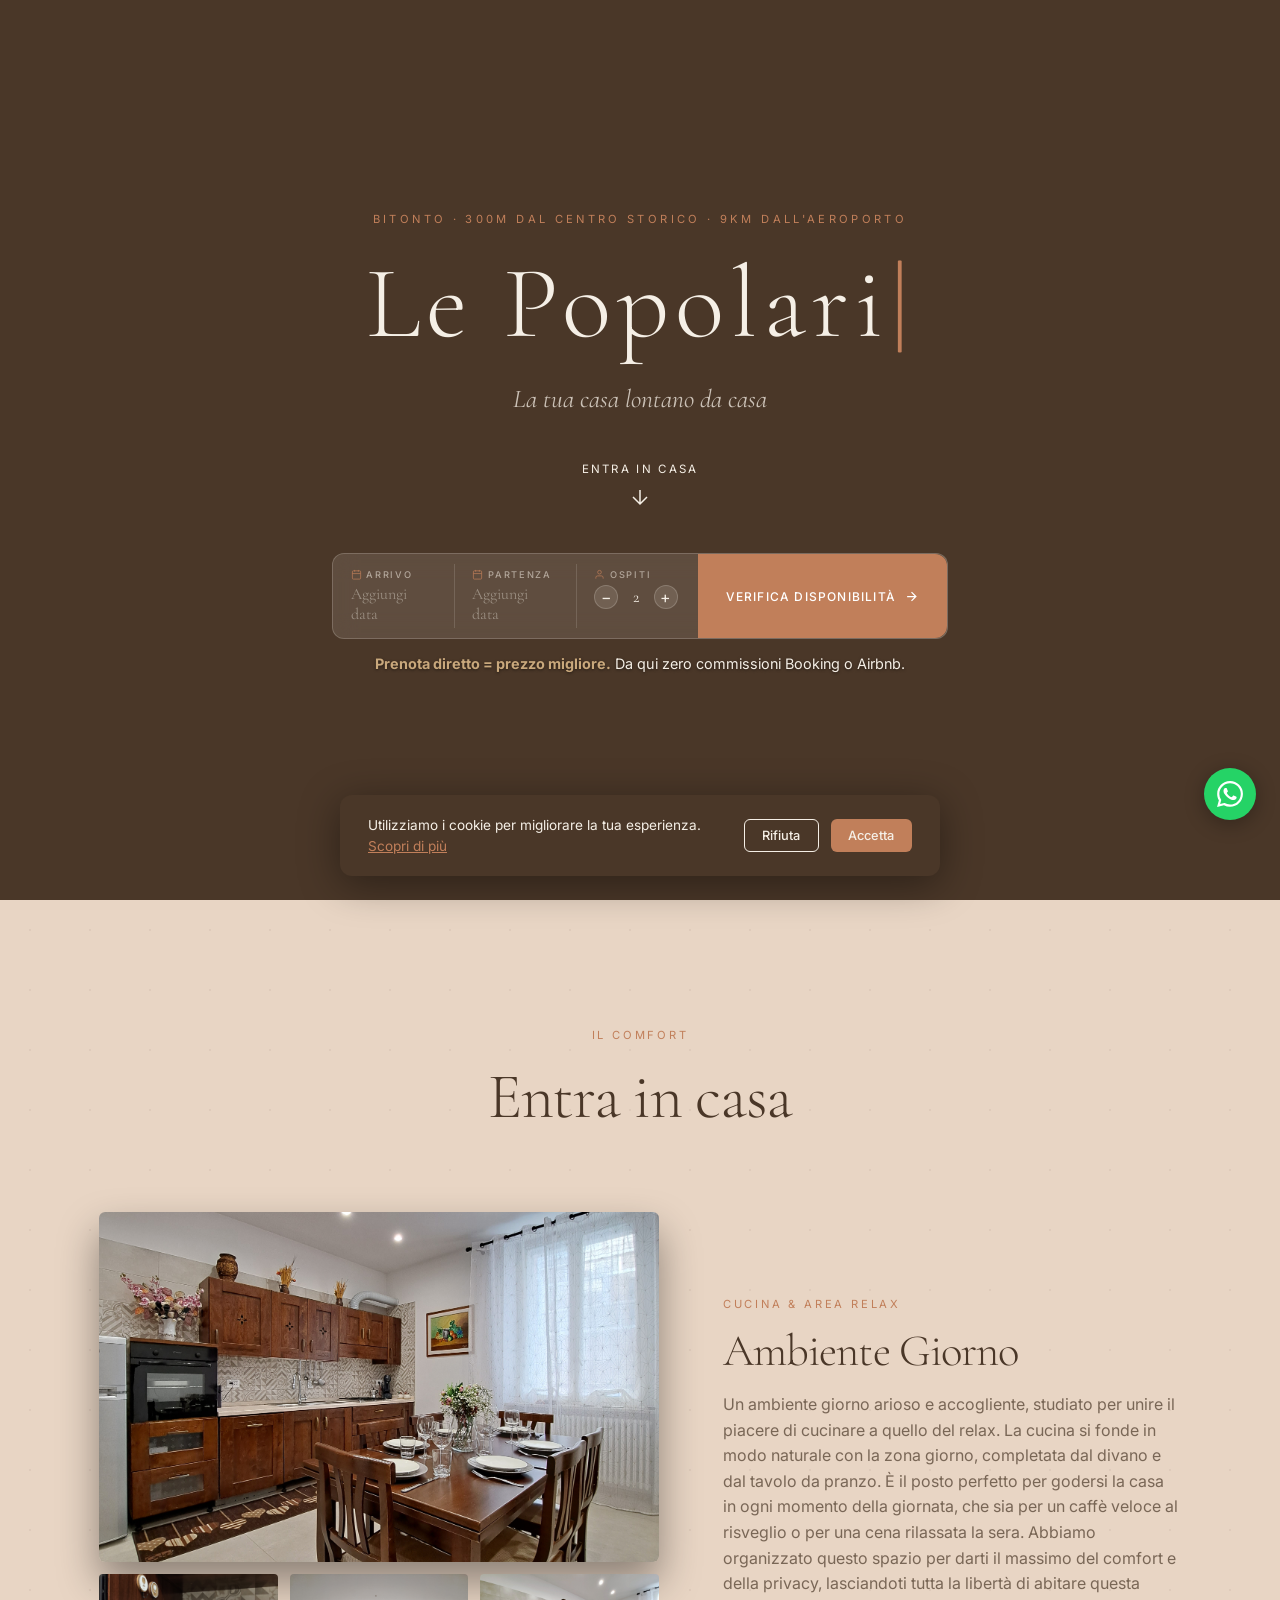
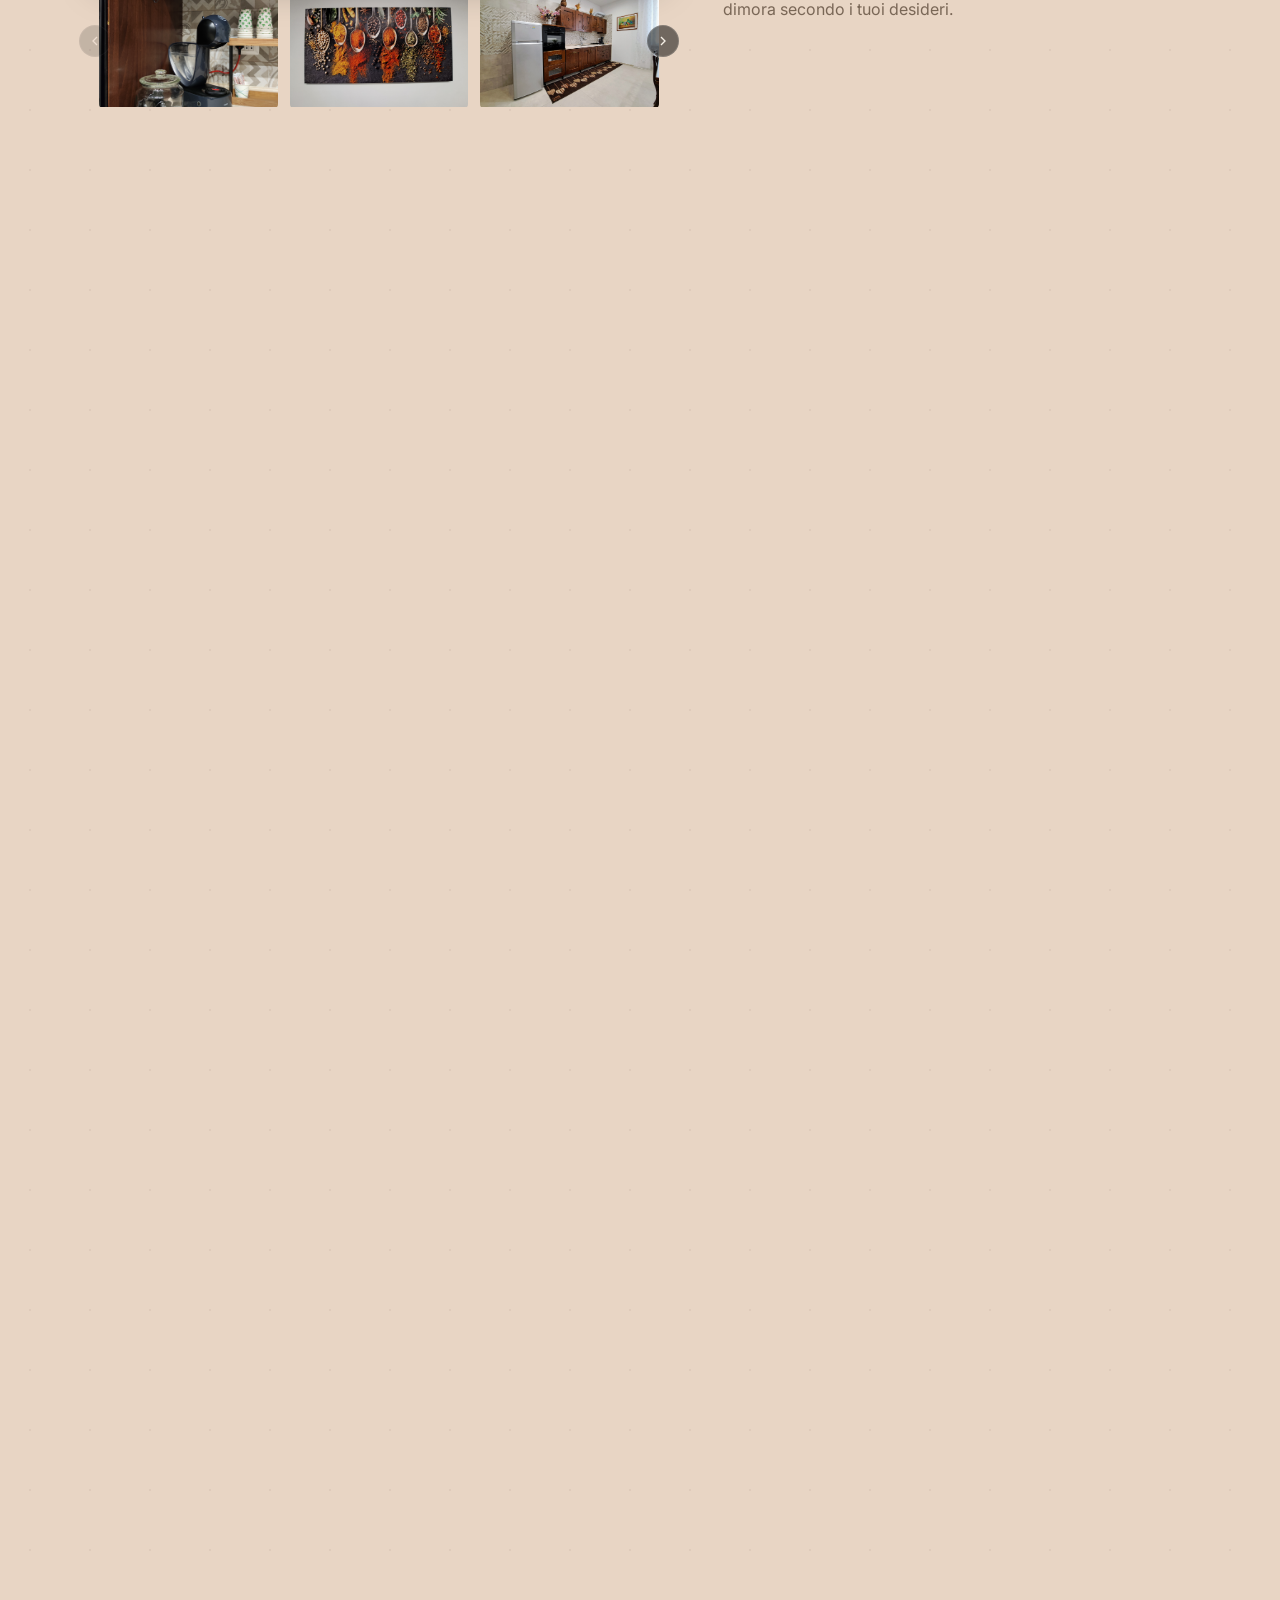
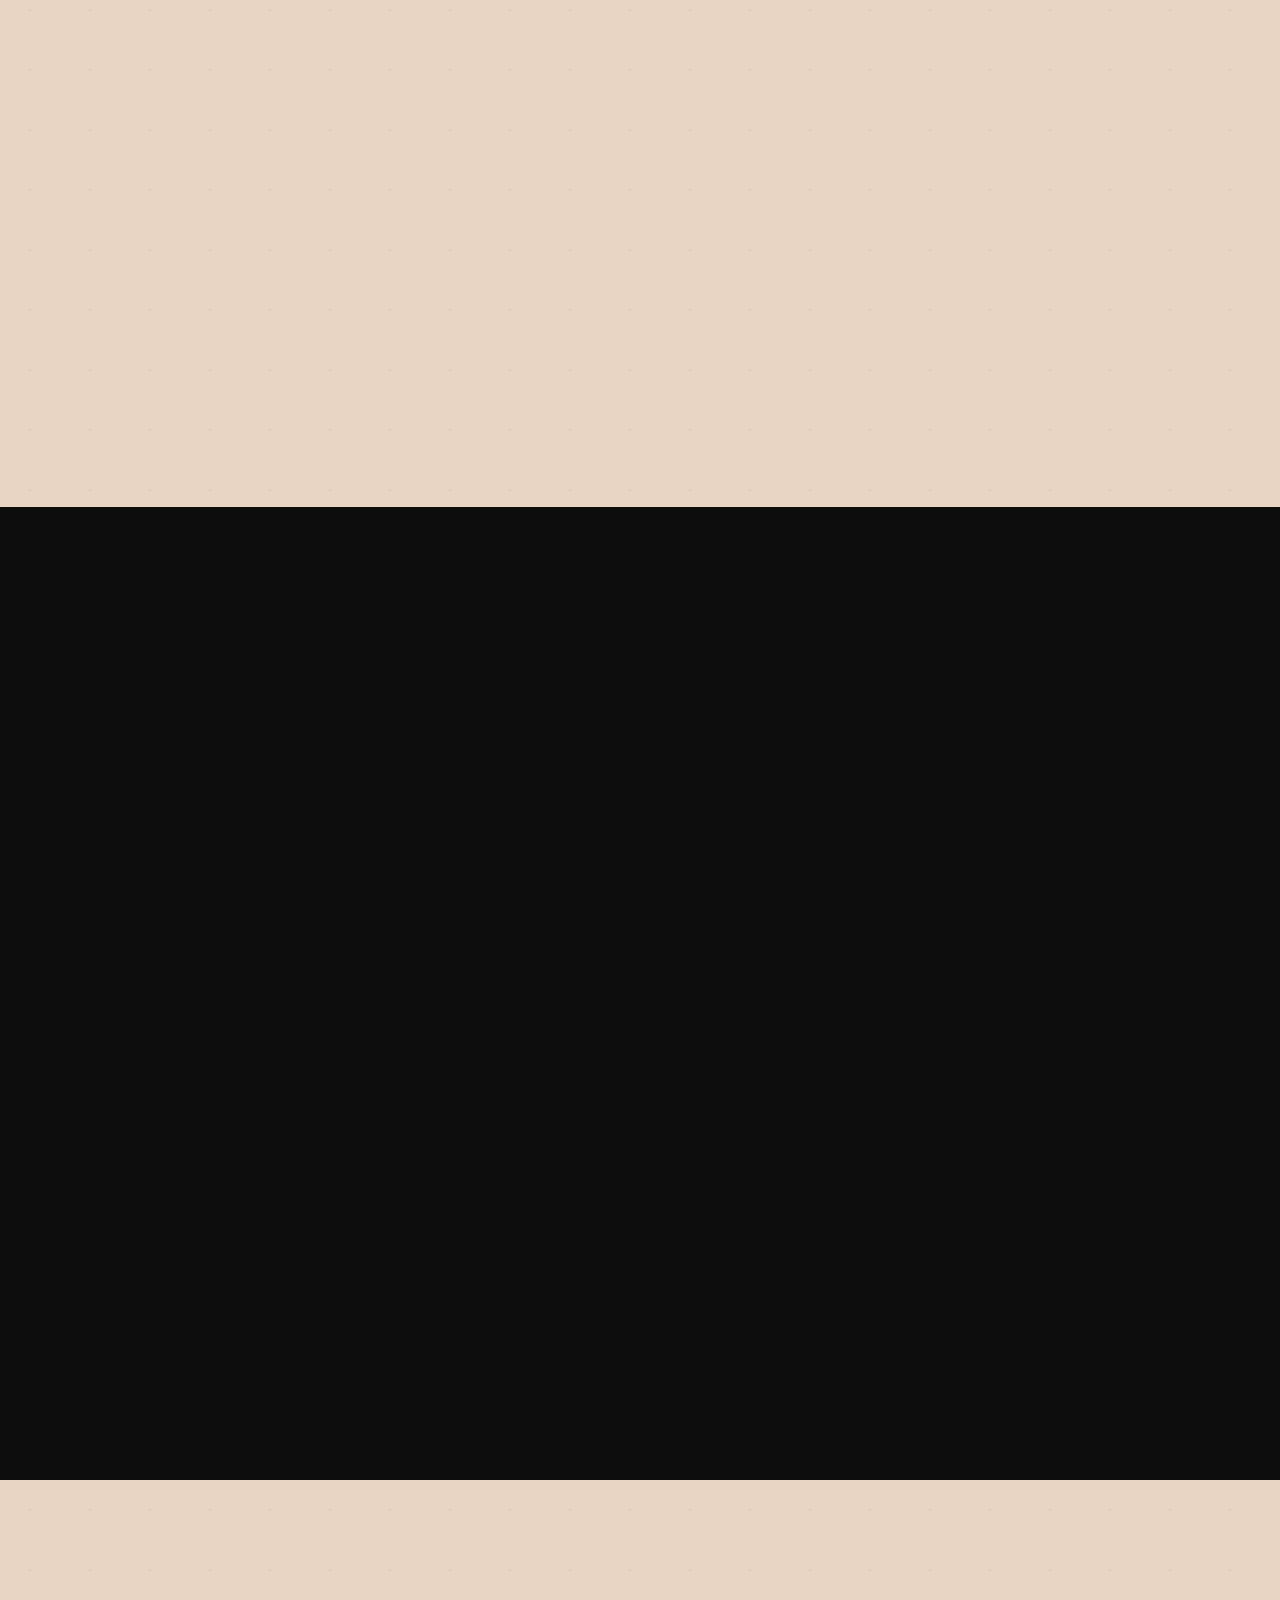
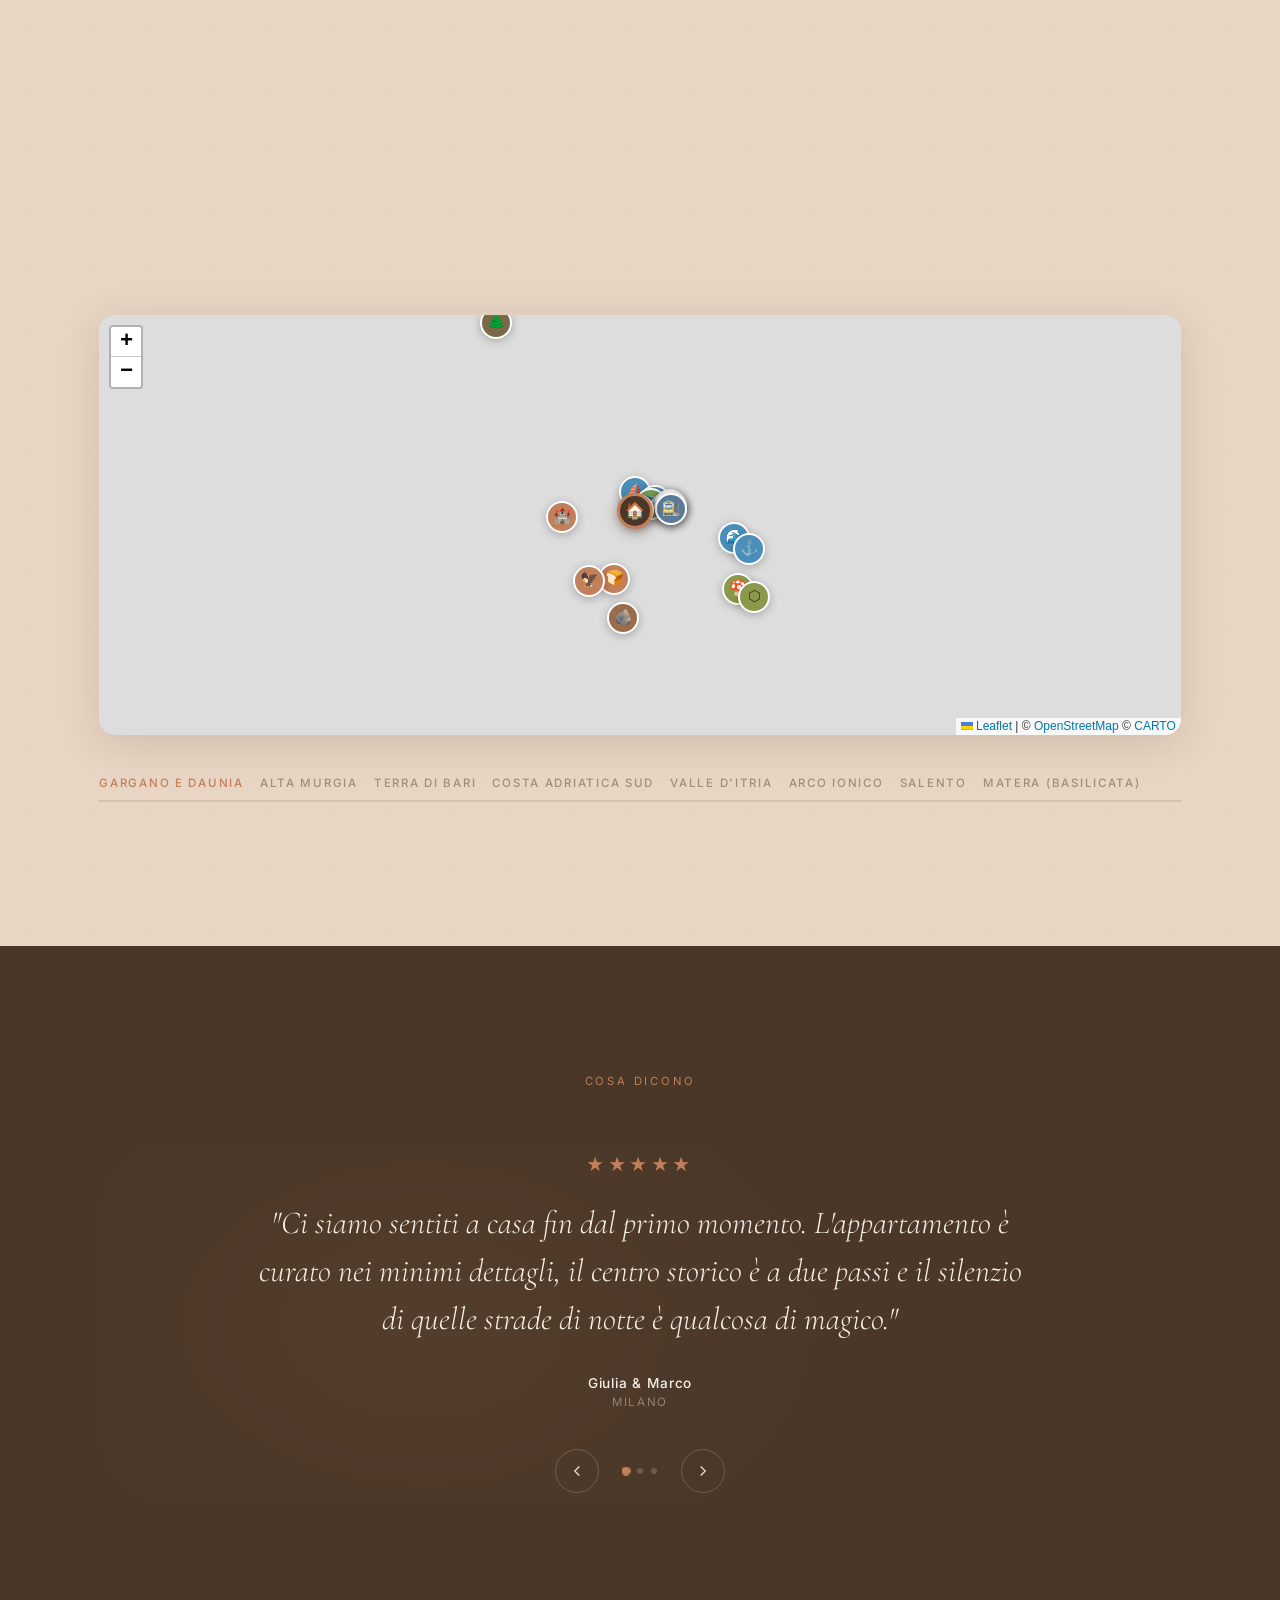
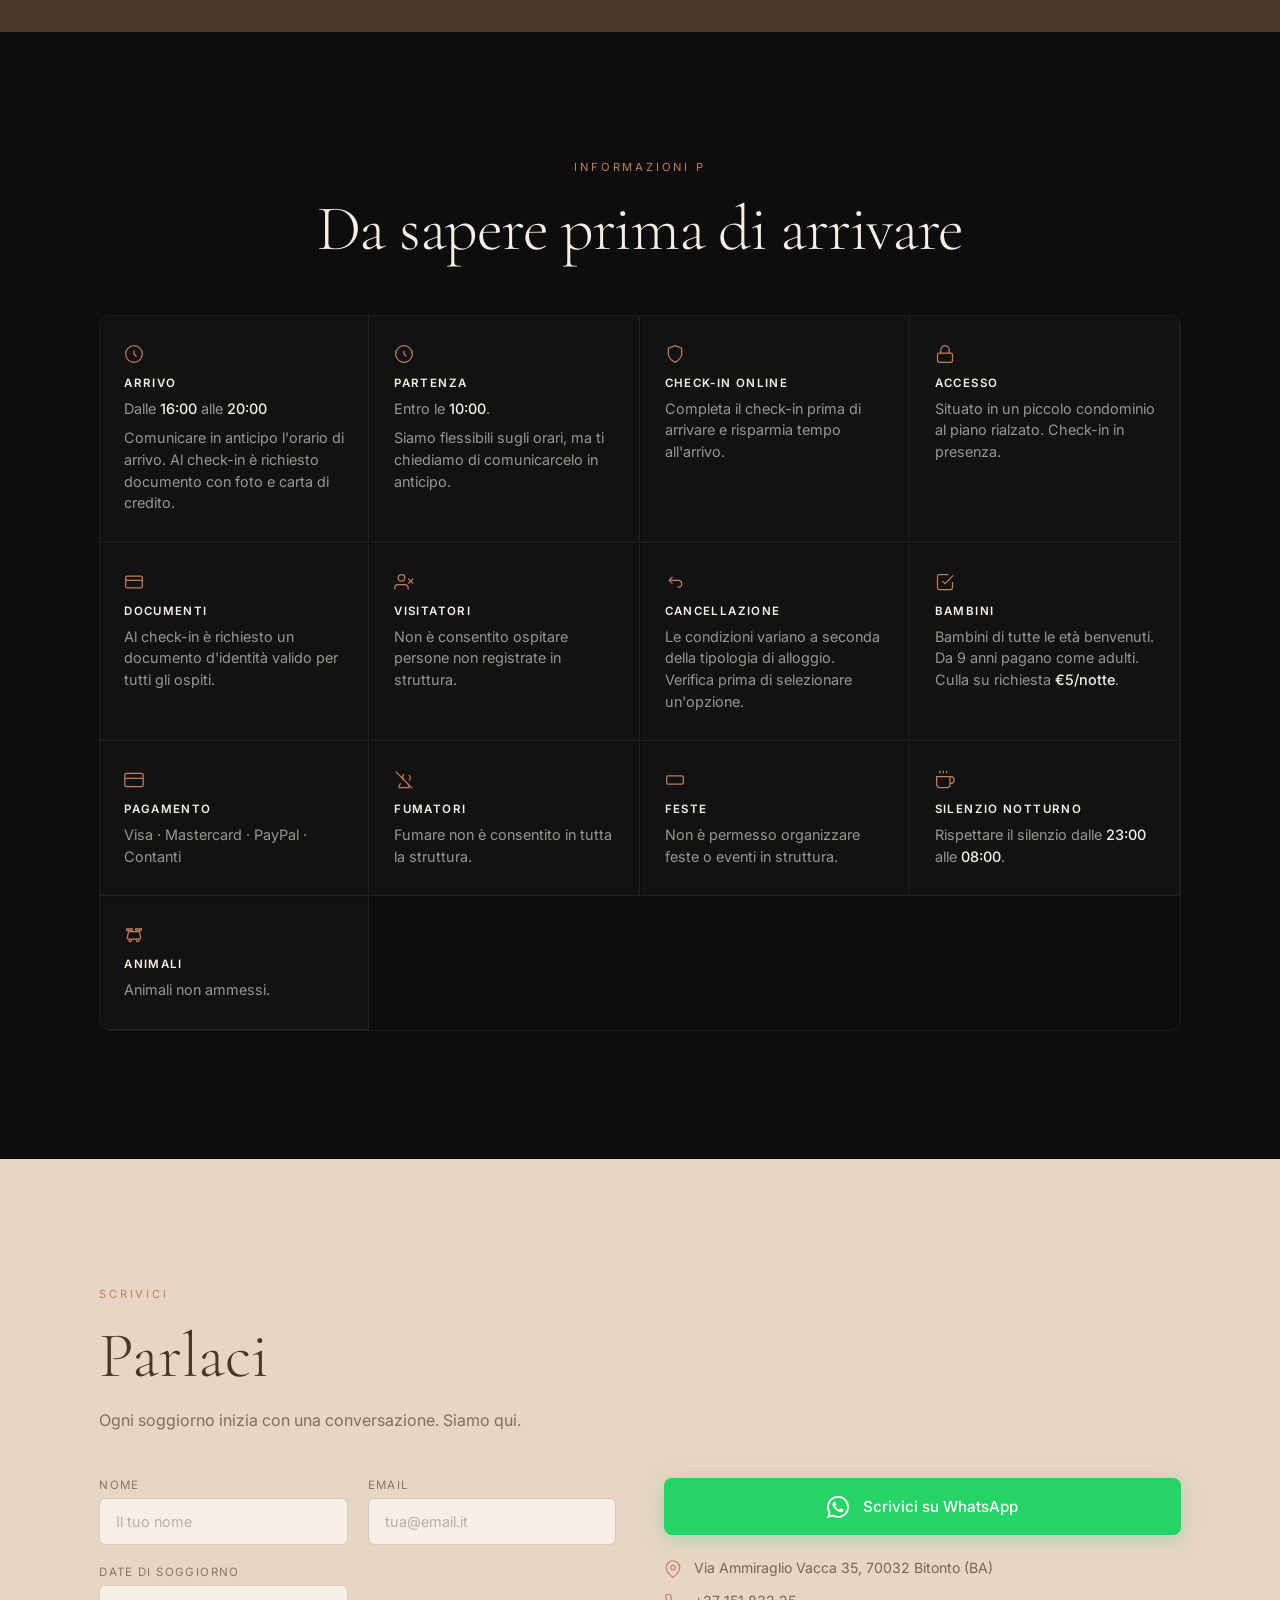
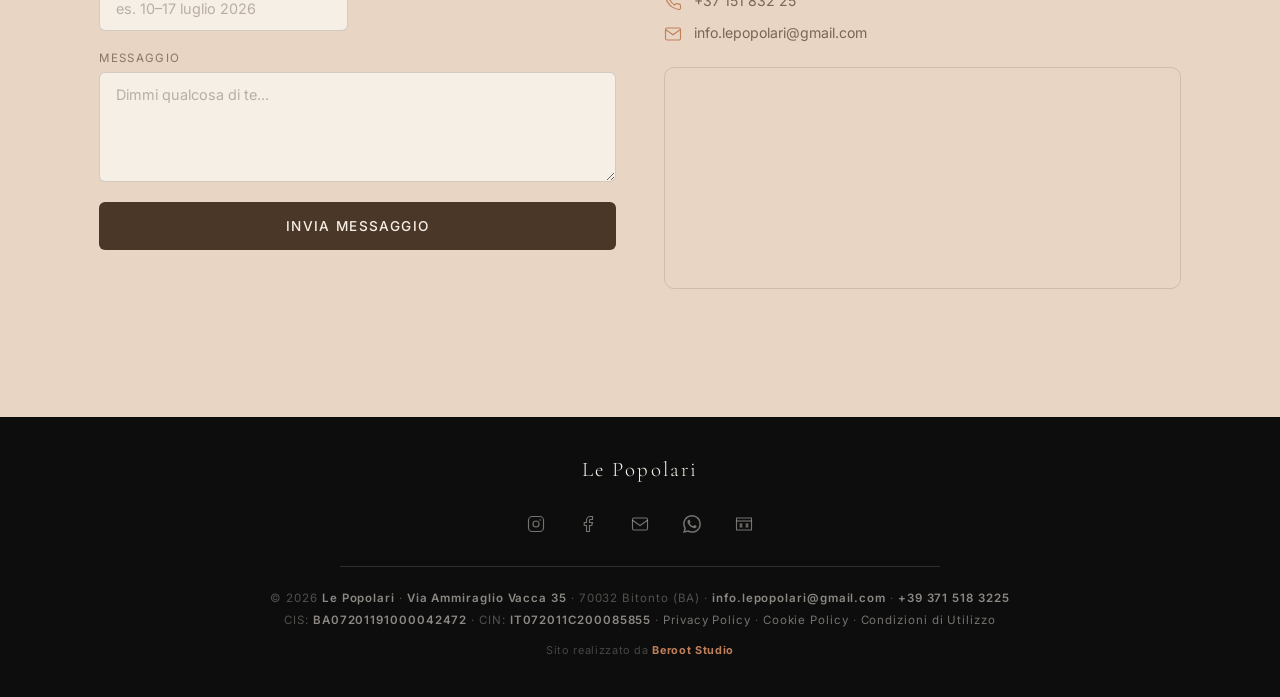
==== commit 7418c6e9: "SEO: aggiorna meta description evidenziando prenotazione diretta senza commissioni" ====
--- a/index.html
+++ b/index.html
@@ -4,7 +4,7 @@
   <meta charset="UTF-8" />
   <meta name="viewport" content="width=device-width, initial-scale=1.0" />
   <title>Le Popolari — Appartamento | Bitonto — Sito Ufficiale | Prenota ora!</title>
-  <meta name="description" content="Appartamento 80mq a Bitonto centro, a 300m dalla Città Vecchia e 9km dall'aeroporto di Bari. 2 camere, cucina abitabile, bagno con doccia. Fino a 4 persone. Licenza BA07201191000042472." />
+  <meta name="description" content="Prenota diretto sul sito ufficiale: prezzo migliore, zero commissioni Booking o Airbnb. Appartamento 80mq a Bitonto centro, 300m dalla Città Vecchia. 2 camere, cucina abitabile, bagno. Fino a 4 persone. Licenza BA07201191000042472." />
   <meta name="keywords" content="appartamento turistico Bitonto, affitto breve Puglia, Le Popolari, casa vacanze Bitonto, centro storico Puglia" />
   <meta name="author" content="Le Popolari" />
   <meta name="robots" content="index, follow" />
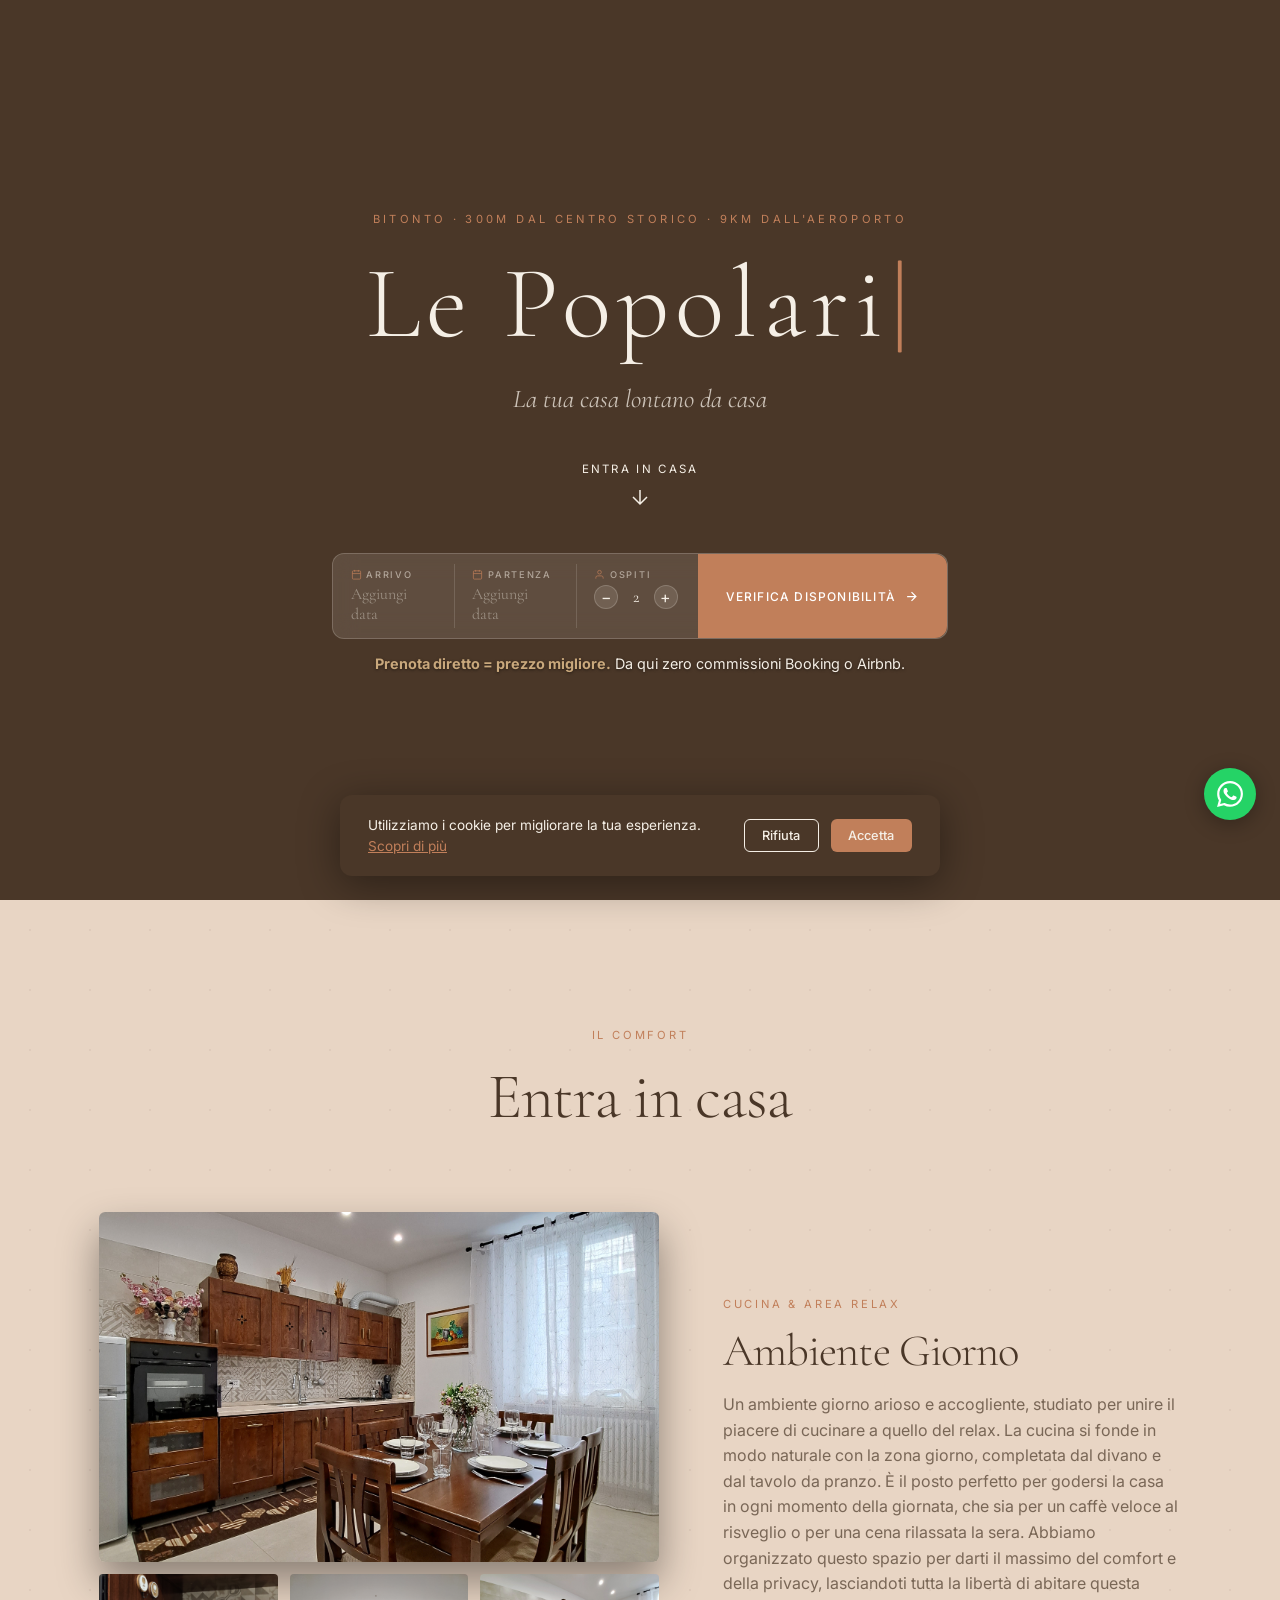
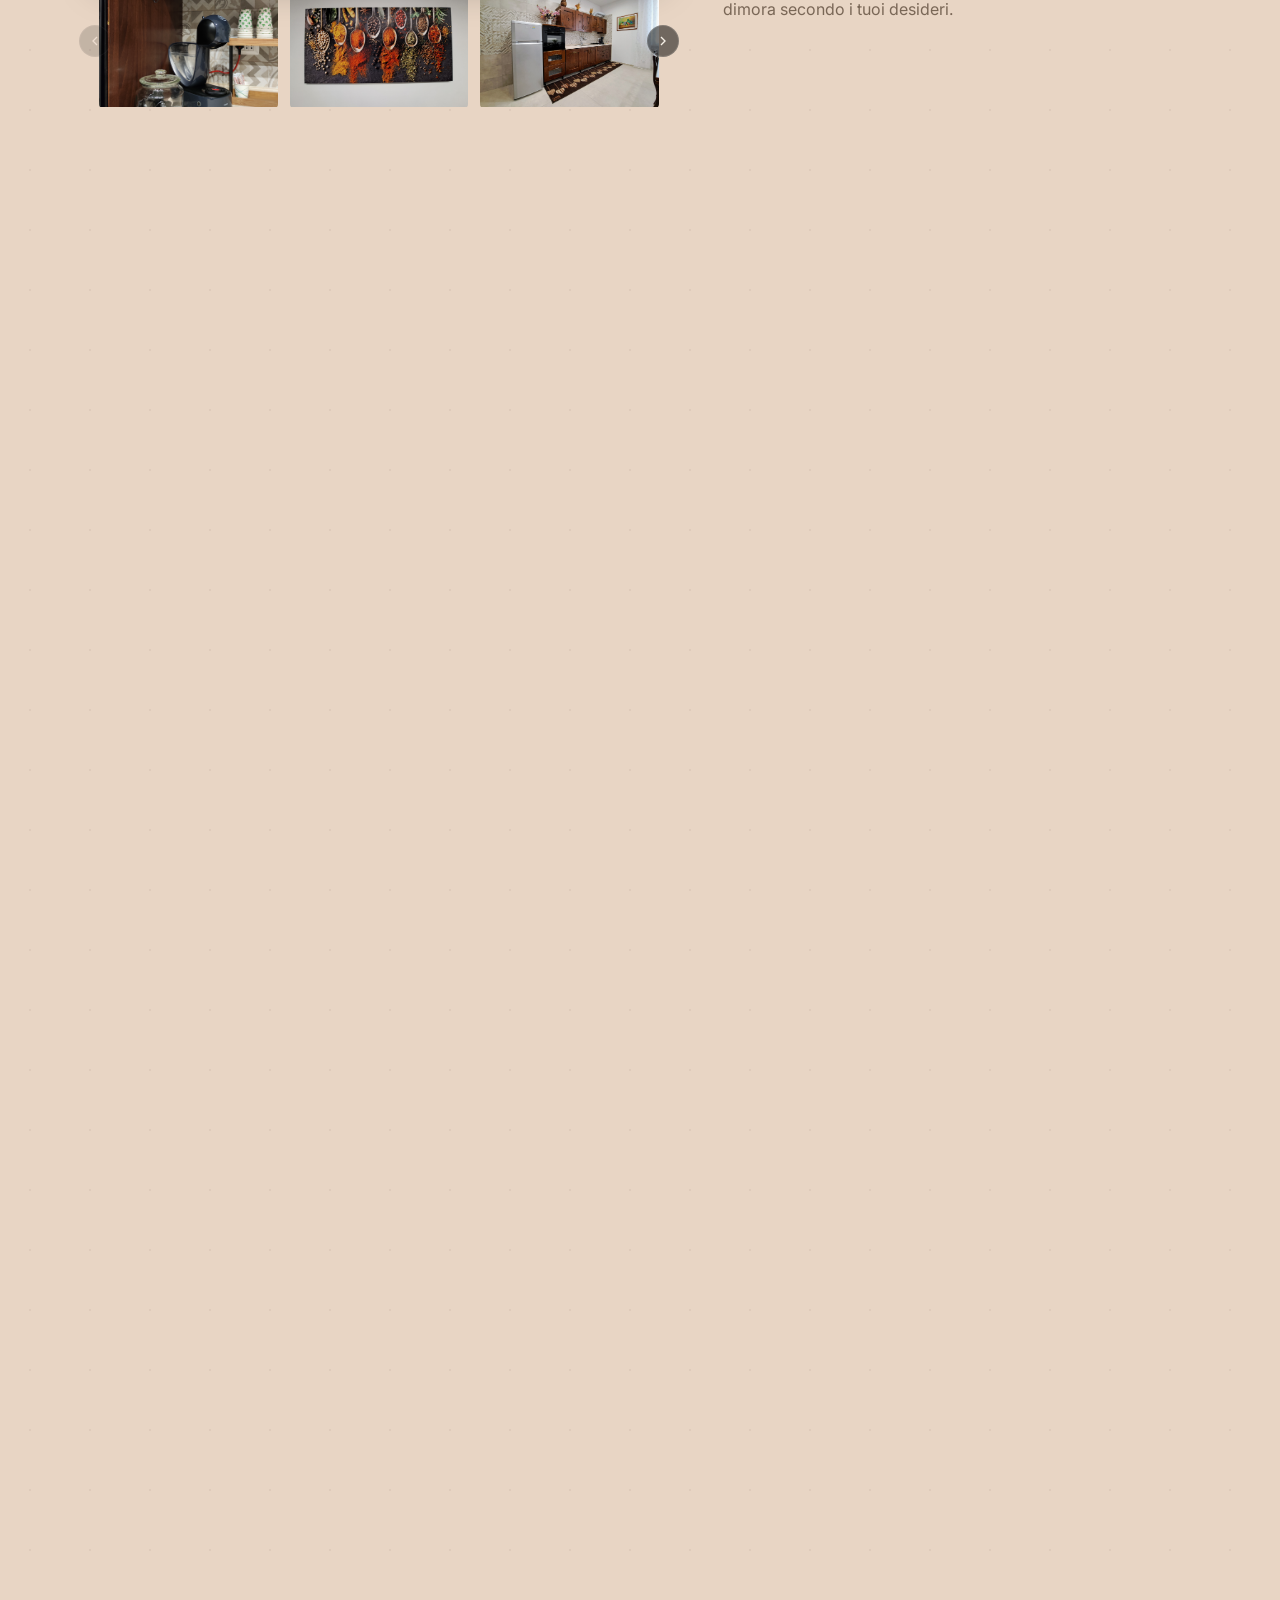
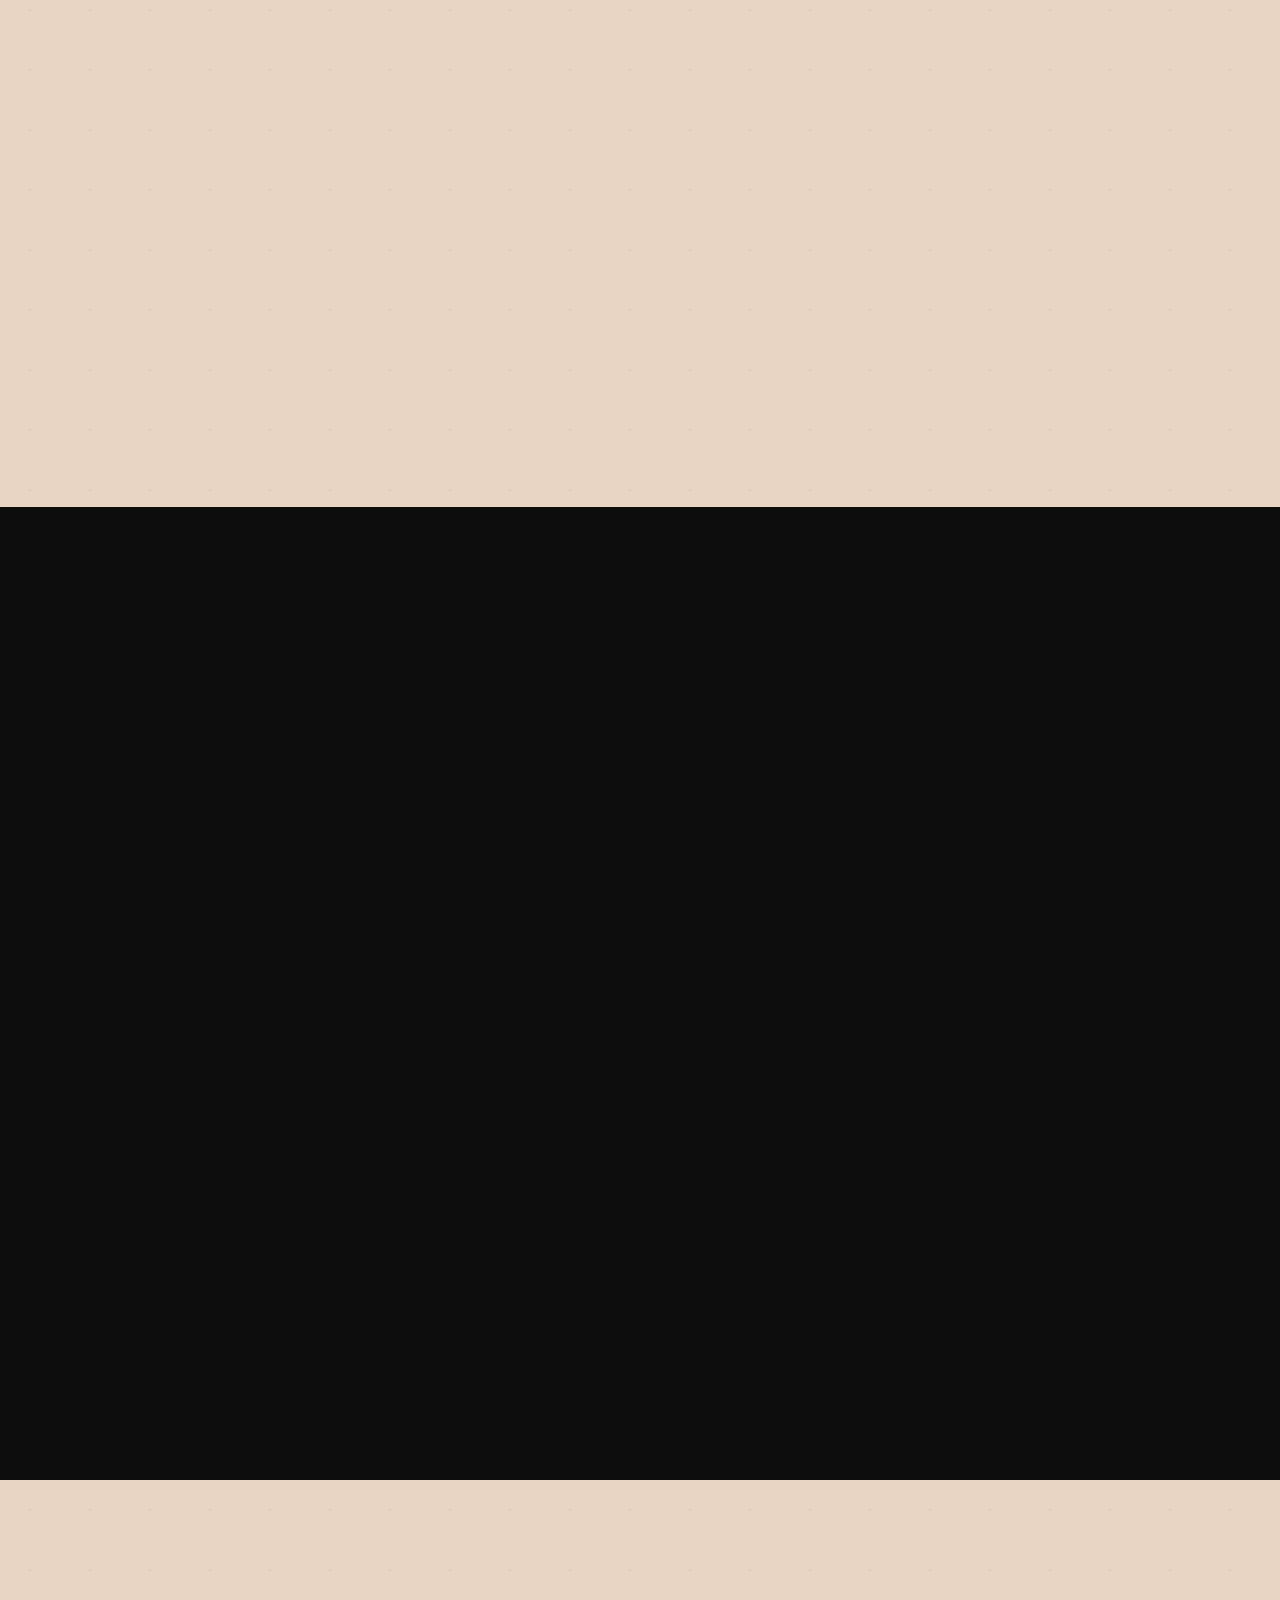
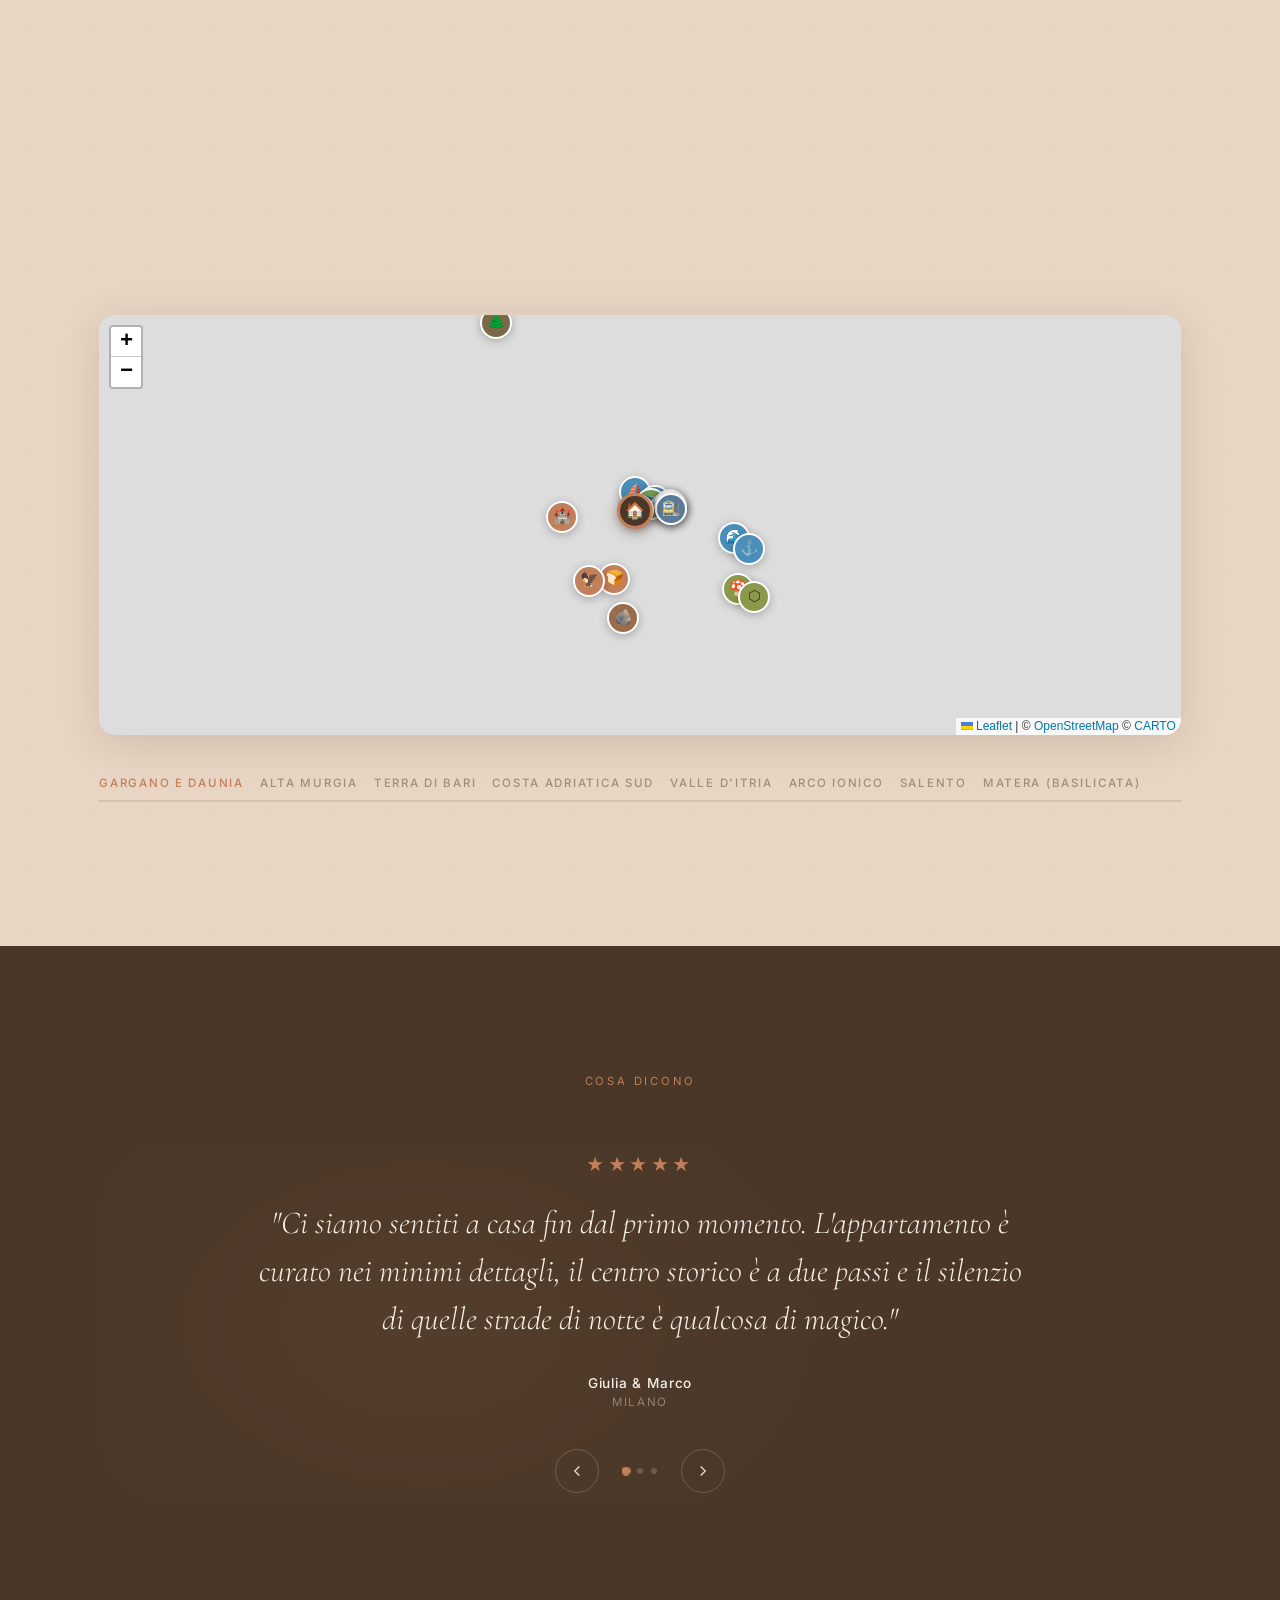
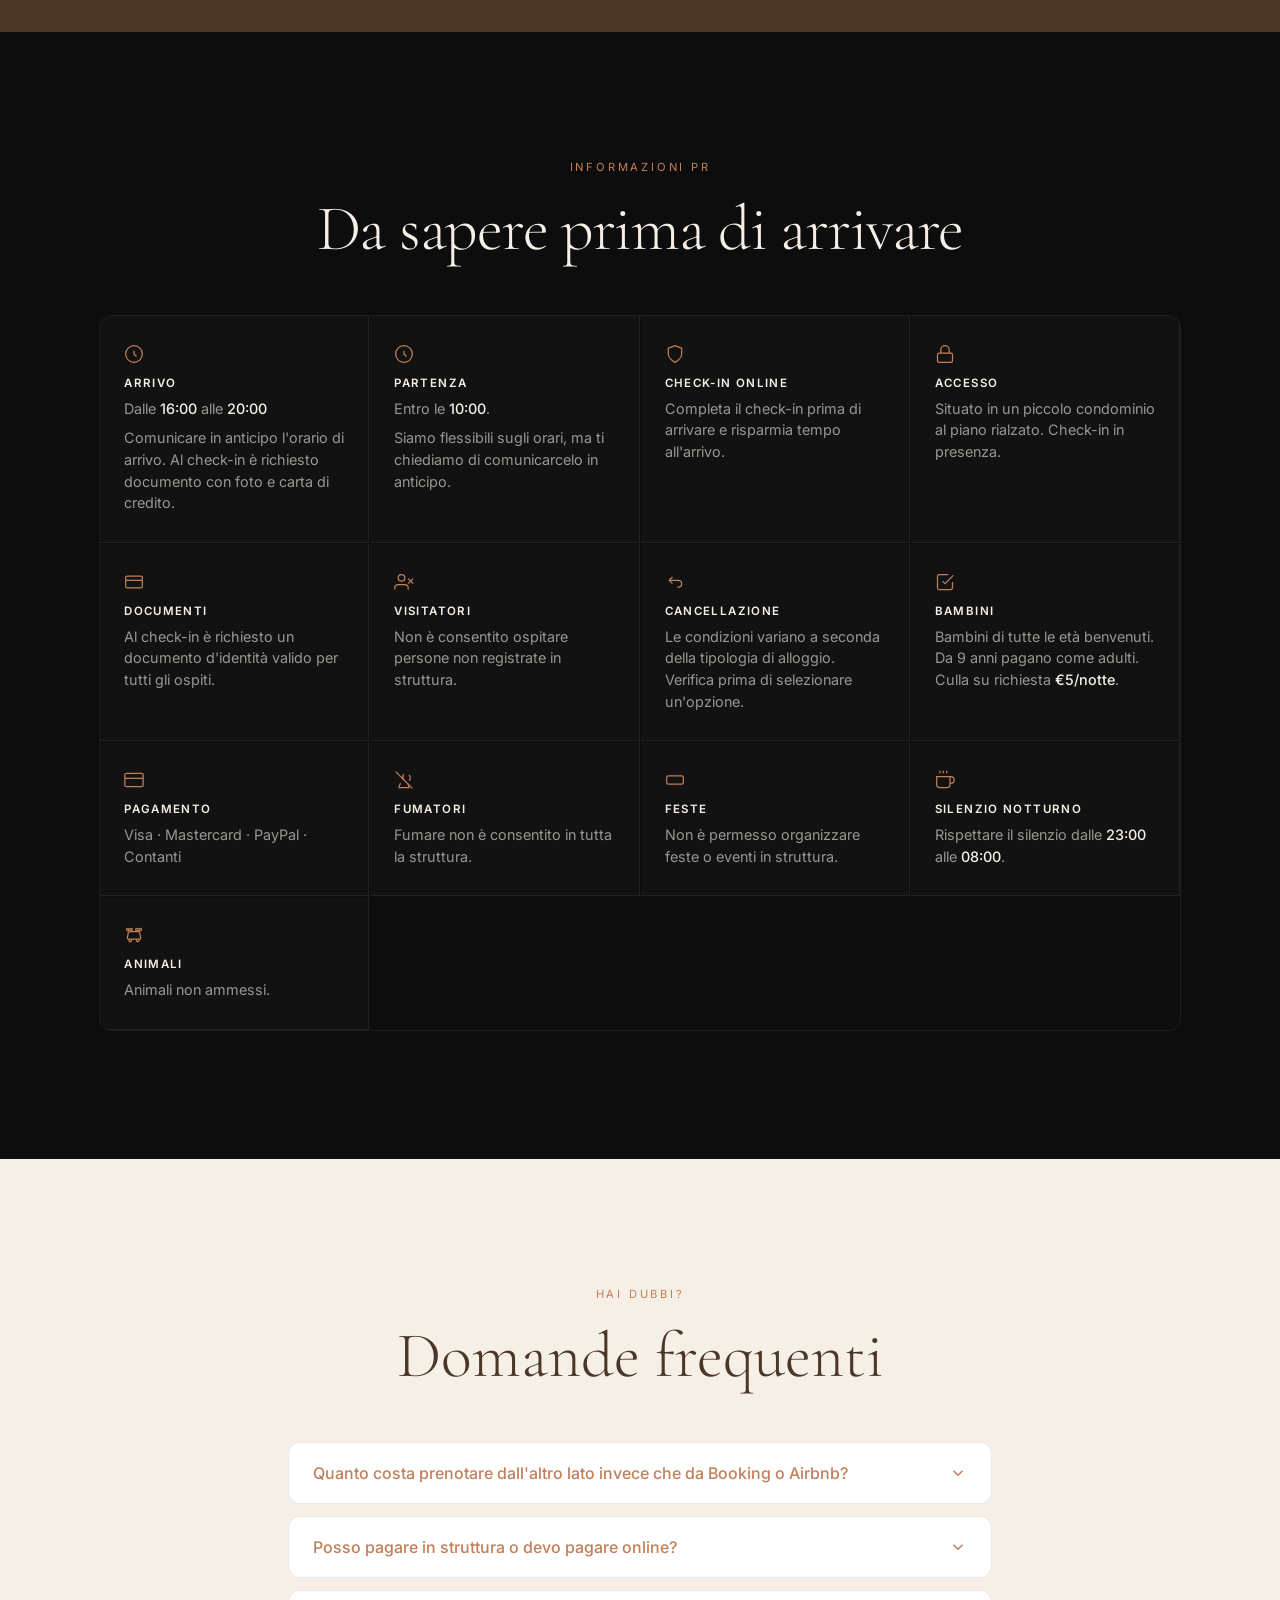
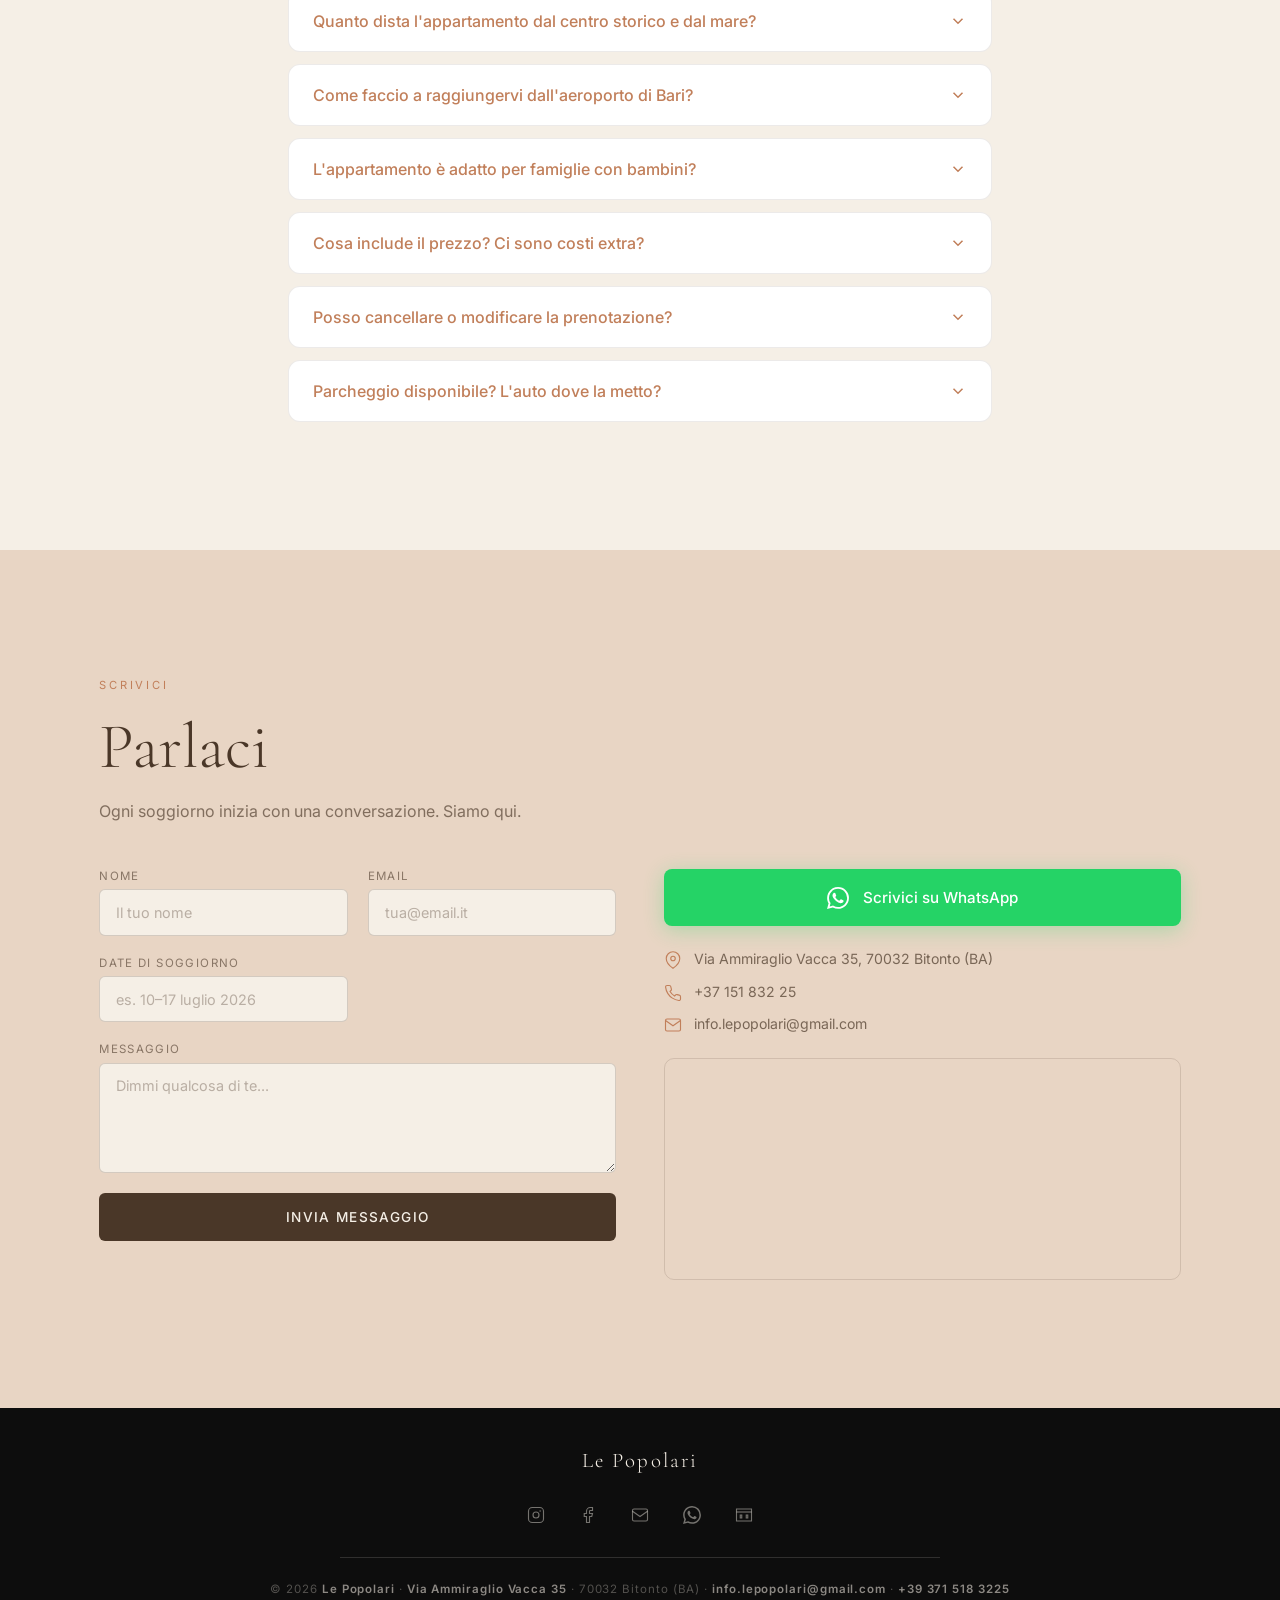
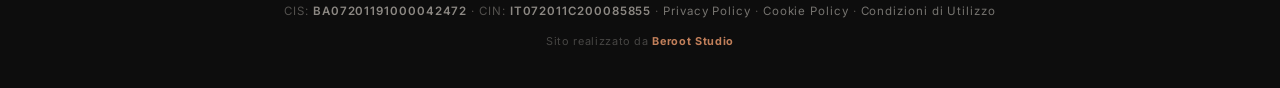
==== commit aeeedd7d: "Aggiunge sezione FAQ con 8 domande, CSS responsive, link in navbar" ====
--- a/index.html
+++ b/index.html
@@ -99,6 +99,9 @@
 </head>
 <body>
 
+  <!-- Scroll restoration -->
+  <script>history.scrollRestoration = 'manual'; window.scrollTo(0,0);</script>
+
   <!-- ═══════════════════════════════════════════════════
        COOKIE BANNER
   ═══════════════════════════════════════════════════ -->
@@ -138,6 +141,7 @@
       <li><a href="#stats" class="navbar__link">Dettagli</a></li>
       <li><a href="#bitonto" class="navbar__link">Bitonto</a></li>
       <li><a href="#reviews" class="navbar__link">Recensioni</a></li>
+      <li><a href="#faq" class="navbar__link">FAQ</a></li>
       <li><a href="#contact" class="navbar__link navbar__link--cta">Prenota</a></li>
     </ul>
   </nav>
@@ -766,7 +770,101 @@
   </section>
 
   <!-- ═══════════════════════════════════════════════════
-       8. PARLACI — contatti full-width
+       8. FAQ — Domande frequenti
+  ═══════════════════════════════════════════════════ -->
+  <section id="faq" class="faq" aria-label="Domande frequenti">
+    <div class="faq__inner">
+      <p class="faq__eyebrow">Hai dubbi?</p>
+      <h2 class="faq__title" data-animate="fade-up">Domande frequenti</h2>
+
+      <div class="faq__list" data-animate="fade-up">
+
+        <details class="faq__item">
+          <summary class="faq__question">
+            <span>Quanto costa prenotare dall'altro lato invece che da Booking o Airbnb?</span>
+            <svg class="faq__icon" viewBox="0 0 24 24" fill="none" stroke="currentColor" stroke-width="2"><path d="M6 9l6 6 6-6"/></svg>
+          </summary>
+          <div class="faq__answer">
+            <p>Prendendo direttamente dal sito ufficiale risparmi le commissioni che Booking (15-20%) e Airbnb (14-16%) applicano sul totale. Stessa casa, stesso servizio, prezzo migliore. E sostieni direttamente chi gestisce l'appartamento.</p>
+          </div>
+        </details>
+
+        <details class="faq__item">
+          <summary class="faq__question">
+            <span>Posso pagare in struttura o devo pagare online?</span>
+            <svg class="faq__icon" viewBox="0 0 24 24" fill="none" stroke="currentColor" stroke-width="2"><path d="M6 9l6 6 6-6"/></svg>
+          </summary>
+          <div class="faq__answer">
+            <p>Accettiamo pagamento anticipato via bonifico, PayPal o carta. Per soggiorni brevi richiediamo il saldo prima dell'arrivo. Per soggiorni più lunghi, possiamo concordare un acconto e il saldo in struttura.</p>
+          </div>
+        </details>
+
+        <details class="faq__item">
+          <summary class="faq__question">
+            <span>Quanto dista l'appartamento dal centro storico e dal mare?</span>
+            <svg class="faq__icon" viewBox="0 0 24 24" fill="none" stroke="currentColor" stroke-width="2"><path d="M6 9l6 6 6-6"/></svg>
+          </summary>
+          <div class="faq__answer">
+            <p>300 metri a piedi dalla Città Vecchia di Bitonto. Per il mare: 20 minuti in auto per Bari e il suo lungomare, 30 minuti per Polignano a Mare e Monopoli. L'appartamento è in posizione perfetta per esplorare la Puglia senza il caos del centro costiero.</p>
+          </div>
+        </details>
+
+        <details class="faq__item">
+          <summary class="faq__question">
+            <span>Come faccio a raggiungervi dall'aeroporto di Bari?</span>
+            <svg class="faq__icon" viewBox="0 0 24 24" fill="none" stroke="currentColor" stroke-width="2"><path d="M6 9l6 6 6-6"/></svg>
+          </summary>
+          <div class="faq__answer">
+            <p>Dall'aeroporto di Bari-Karol Wojtyła sono 9 km (15 minuti in auto). Consigliamo il taxi (circa €25-30) o il noleggio auto. C'è anche un bus che collega l'aeroporto alla stazione di Bari Centrale, da lì treno per Bitonto (10 minuti). Ti forniamo indicazioni dettagliate dopo la prenotazione.</p>
+          </div>
+        </details>
+
+        <details class="faq__item">
+          <summary class="faq__question">
+            <span>L'appartamento è adatto per famiglie con bambini?</span>
+            <svg class="faq__icon" viewBox="0 0 24 24" fill="none" stroke="currentColor" stroke-width="2"><path d="M6 9l6 6 6-6"/></svg>
+          </summary>
+          <div class="faq__answer">
+            <p>Sì, è ideale per famiglie: 80mq con due camere separate (i genitori e i bambini hanno i loro spazi), cucina attrezzata per preparare pasti in casa, e nessuna scala pericolosa. La culla è disponibile su richiesta (€5/notte). Bitonto è un paese tranquillo e sicuro, perfetto per famiglie.</p>
+          </div>
+        </details>
+
+        <details class="faq__item">
+          <summary class="faq__question">
+            <span>Cosa include il prezzo? Ci sono costi extra?</span>
+            <svg class="faq__icon" viewBox="0 0 24 24" fill="none" stroke="currentColor" stroke-width="2"><path d="M6 9l6 6 6-6"/></svg>
+          </summary>
+          <div class="faq__answer">
+            <p>Il prezzo include: biancheria letto e bagno, Wi-Fi, aria condizionata, riscaldamento, prodotti di cortesia, pulizia finale. Unico extra opzionale: culla (€5/notte). Tassa di soggiorno comunale: €2 a persona al giorno (esclusa, da pagare in loco).</p>
+          </div>
+        </details>
+
+        <details class="faq__item">
+          <summary class="faq__question">
+            <span>Posso cancellare o modificare la prenotazione?</span>
+            <svg class="faq__icon" viewBox="0 0 24 24" fill="none" stroke="currentColor" stroke-width="2"><path d="M6 9l6 6 6-6"/></svg>
+          </summary>
+          <div class="faq__answer">
+            <p>Cancellazione gratuita fino a 7 giorni prima dell'arrivo. Tra 7 e 3 giorni: rimborso del 50%. Meno di 3 giorni: nessun rimborso. Per modifiche date, contattaci il prima possibile: se c'è disponibilità, spostiamo senza costi aggiuntivi.</p>
+          </div>
+        </details>
+
+        <details class="faq__item">
+          <summary class="faq__question">
+            <span>Parcheggio disponibile? L'auto dove la metto?</span>
+            <svg class="faq__icon" viewBox="0 0 24 24" fill="none" stroke="currentColor" stroke-width="2"><path d="M6 9l6 6 6-6"/></svg>
+          </summary>
+          <div class="faq__answer">
+            <p>C'è parcheggio libero in strada (non riservato) davanti e nei dintorni dell'appartamento. A Bitonto si trova posto facilmente, anche nei mesi estivi. Non è necessario pagare ticket o residenza. Se preferisci parcheggio coperto, c'è un garage privato a 200 metri (€10/giorno, da prenotare).</p>
+          </div>
+        </details>
+
+      </div>
+    </div>
+  </section>
+
+  <!-- ═══════════════════════════════════════════════════
+       9. PARLACI — contatti full-width
   ═══════════════════════════════════════════════════ -->
   <section id="contact" class="contact" aria-label="Contattaci">
     <div class="contact__inner">
--- a/style.css
+++ b/style.css
@@ -172,6 +172,9 @@
 
 .preloader__inner {
   text-align: center;
+  display: flex;
+  flex-direction: column;
+  align-items: center;
   animation: preloaderFadeIn 0.8s var(--ease-cinema) both;
 }
 @keyframes preloaderFadeIn {
@@ -196,8 +199,8 @@
   margin-top: 0.5rem;
 }
 .preloader__bar-wrap {
-  margin-top: 2.5rem;
-  width: 220px;
+  margin: 2.5rem auto 0;
+  width: 280px;
   height: 2px;
   background: rgba(255,255,255,0.12);
   border-radius: 2px;
@@ -1541,7 +1544,95 @@
 }
 
 /* ════════════════════════════════════════════════════
-   8. CONTACT
+   8. FAQ — Domande frequenti
+════════════════════════════════════════════════════ */
+.faq {
+  background: var(--panna);
+  padding: var(--section-pad) 0;
+}
+.faq__inner {
+  max-width: 800px;
+  margin: 0 auto;
+  padding: 0 clamp(1.5rem, 5vw, 3rem);
+}
+.faq__eyebrow {
+  font-size: 0.7rem;
+  letter-spacing: 0.25em;
+  text-transform: uppercase;
+  color: var(--terra);
+  font-family: var(--ff-body);
+  margin-bottom: 1rem;
+  text-align: center;
+}
+.faq__title {
+  font-family: var(--ff-title);
+  font-size: clamp(2.5rem, 5vw, 4rem);
+  font-weight: 300;
+  color: var(--legno);
+  margin-bottom: 3rem;
+  text-align: center;
+}
+.faq__list {
+  display: flex;
+  flex-direction: column;
+  gap: 0.75rem;
+}
+.faq__item {
+  background: #fff;
+  border: 1px solid rgba(74,55,40,0.1);
+  border-radius: 12px;
+  overflow: hidden;
+  transition: box-shadow 0.3s, border-color 0.3s;
+}
+.faq__item:hover {
+  border-color: rgba(74,55,40,0.2);
+  box-shadow: 0 4px 20px rgba(74,55,40,0.06);
+}
+.faq__item[open] {
+  border-color: rgba(74,55,40,0.25);
+}
+.faq__question {
+  display: flex;
+  align-items: center;
+  justify-content: space-between;
+  gap: 1rem;
+  padding: 1.25rem 1.5rem;
+  cursor: pointer;
+  font-family: var(--ff-body);
+  font-size: 1rem;
+  font-weight: 500;
+  color: var(--terra);
+  list-style: none;
+  transition: color 0.2s;
+}
+.faq__question::-webkit-details-marker { display: none; }
+.faq__question:hover { color: var(--legno); }
+.faq__icon {
+  width: 18px;
+  height: 18px;
+  color: var(--terra);
+  flex-shrink: 0;
+  transition: transform 0.3s var(--ease-cinema);
+}
+.faq__item[open] .faq__icon {
+  transform: rotate(180deg);
+}
+.faq__answer {
+  padding: 0 1.5rem 1.5rem;
+  font-family: var(--ff-body);
+  font-size: 0.95rem;
+  color: rgba(74,55,40,0.75);
+  line-height: 1.7;
+}
+.faq__answer p + p { margin-top: 0.75rem; }
+
+@media (max-width: 768px) {
+  .faq__question { padding: 1.1rem 1.25rem; font-size: 0.95rem; }
+  .faq__answer { padding: 0 1.25rem 1.25rem; font-size: 0.9rem; }
+}
+
+/* ════════════════════════════════════════════════════
+   9. CONTACT
 ════════════════════════════════════════════════════ */
 .contact {
   background: var(--beige);
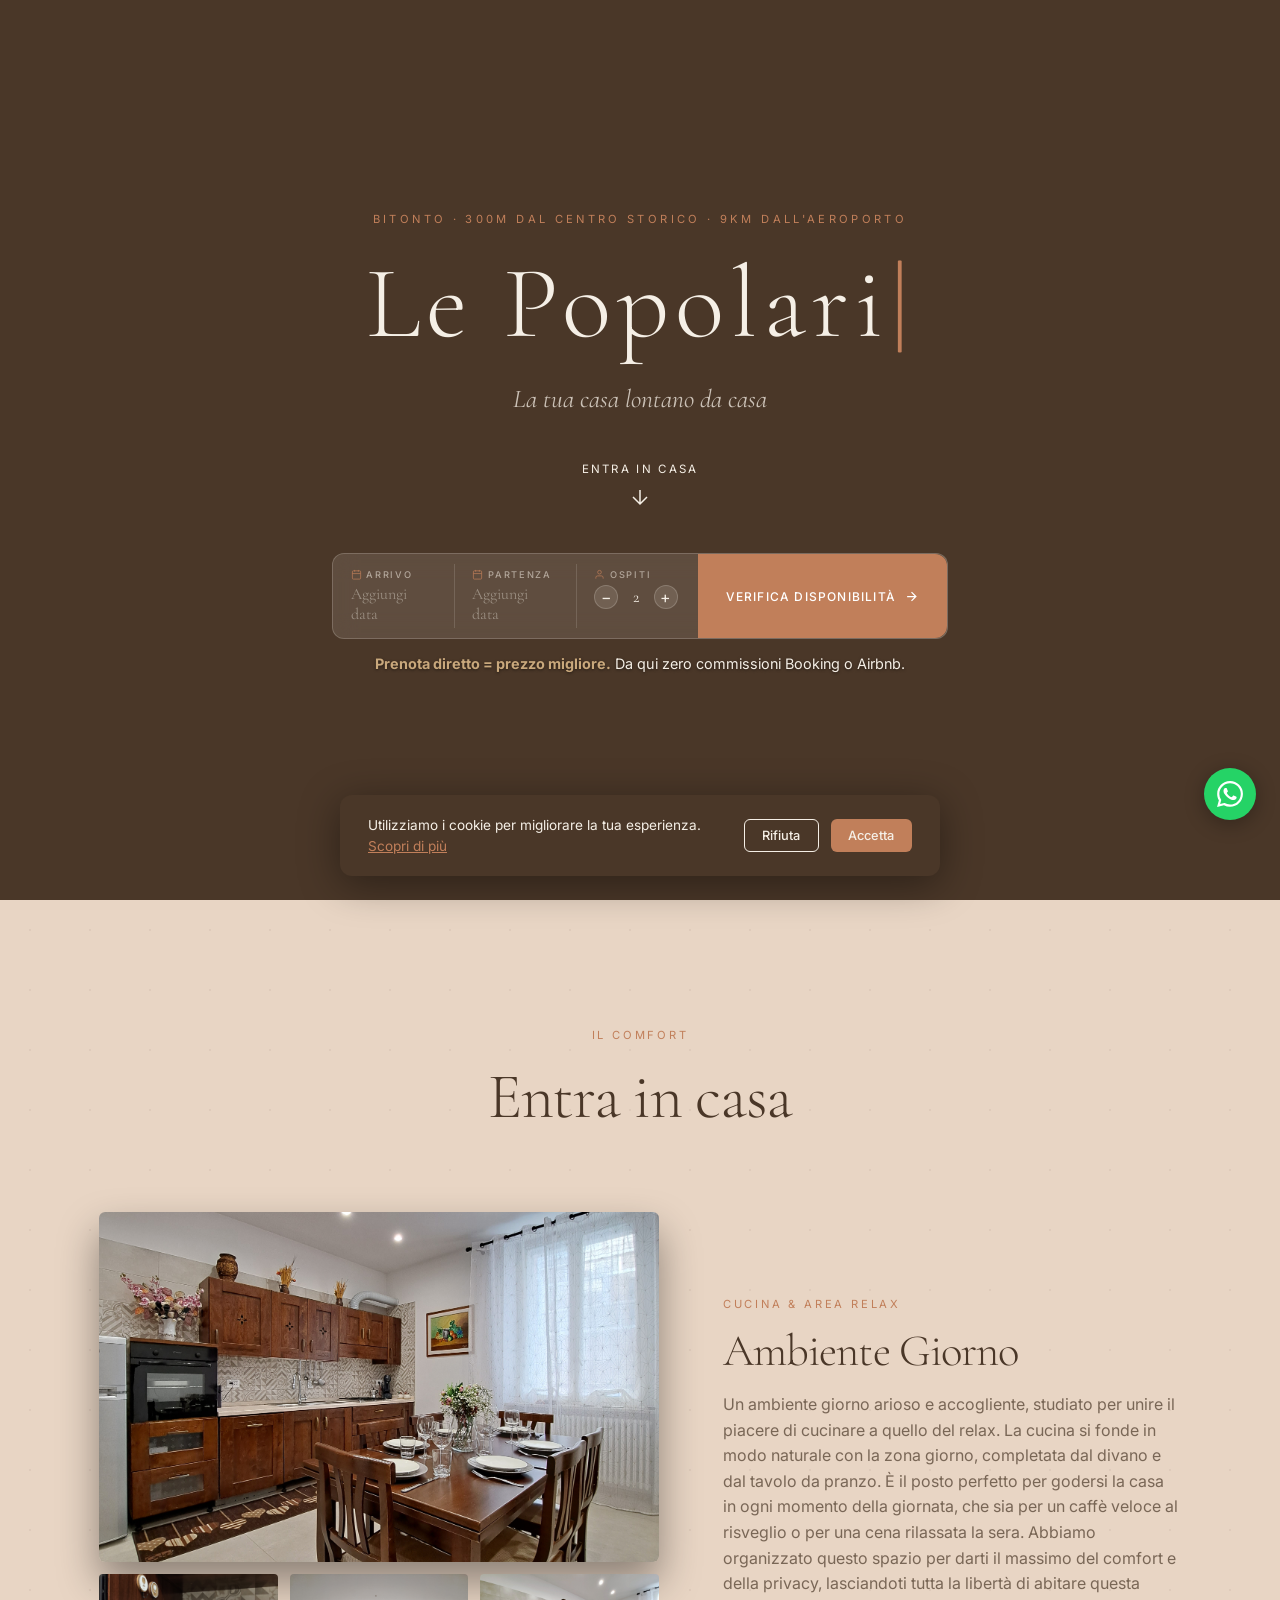
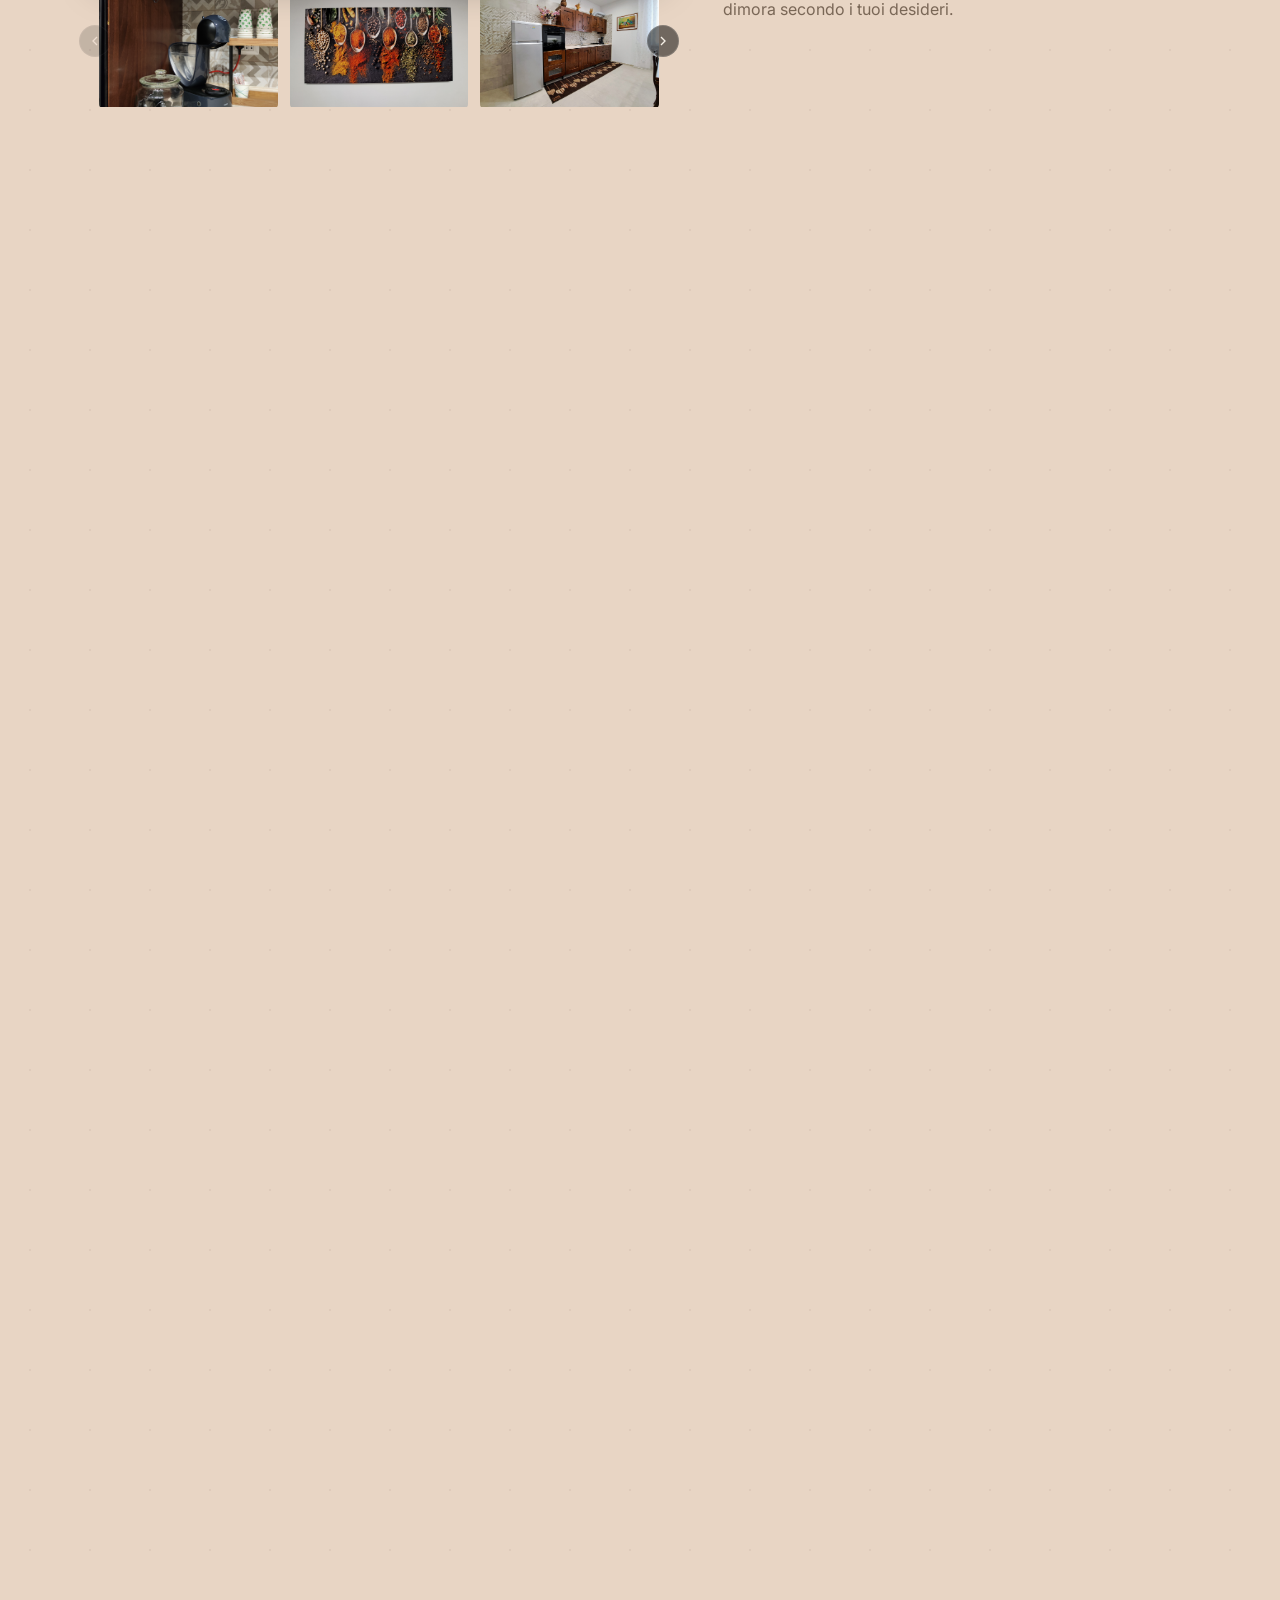
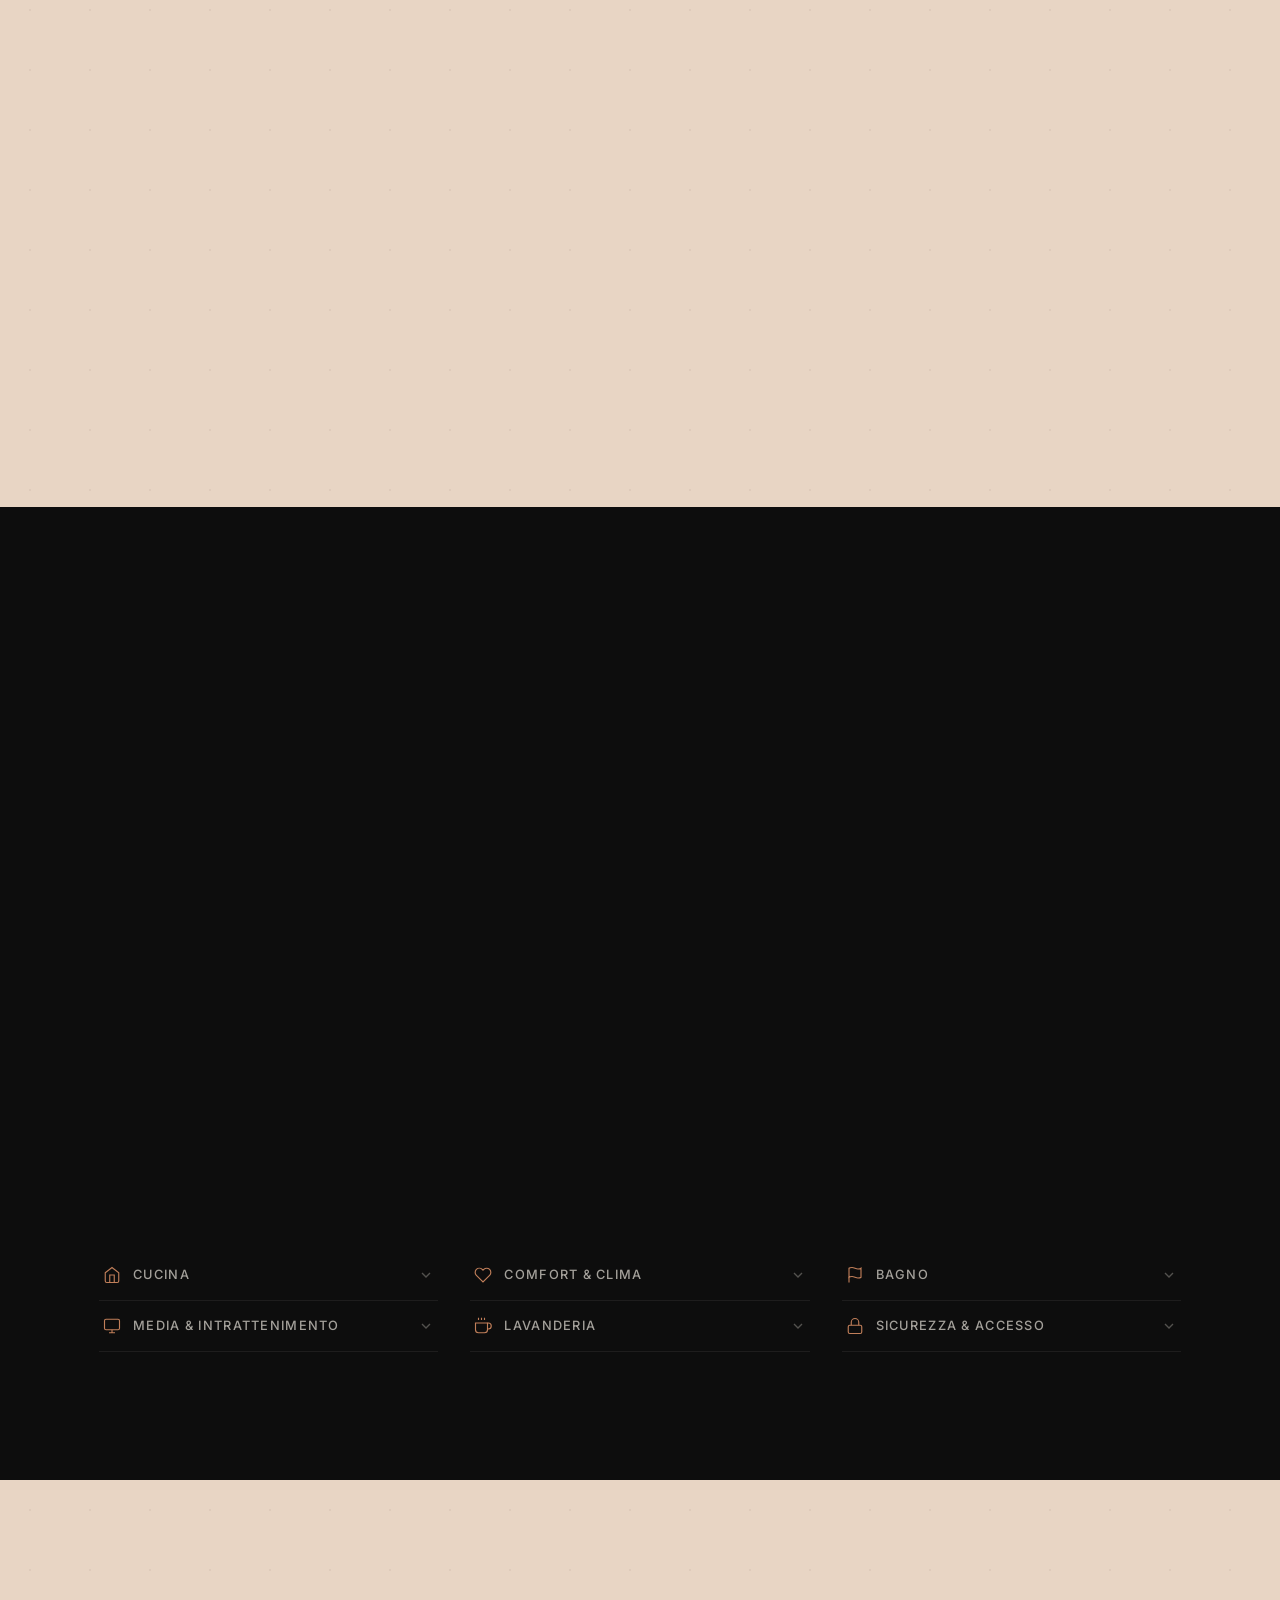
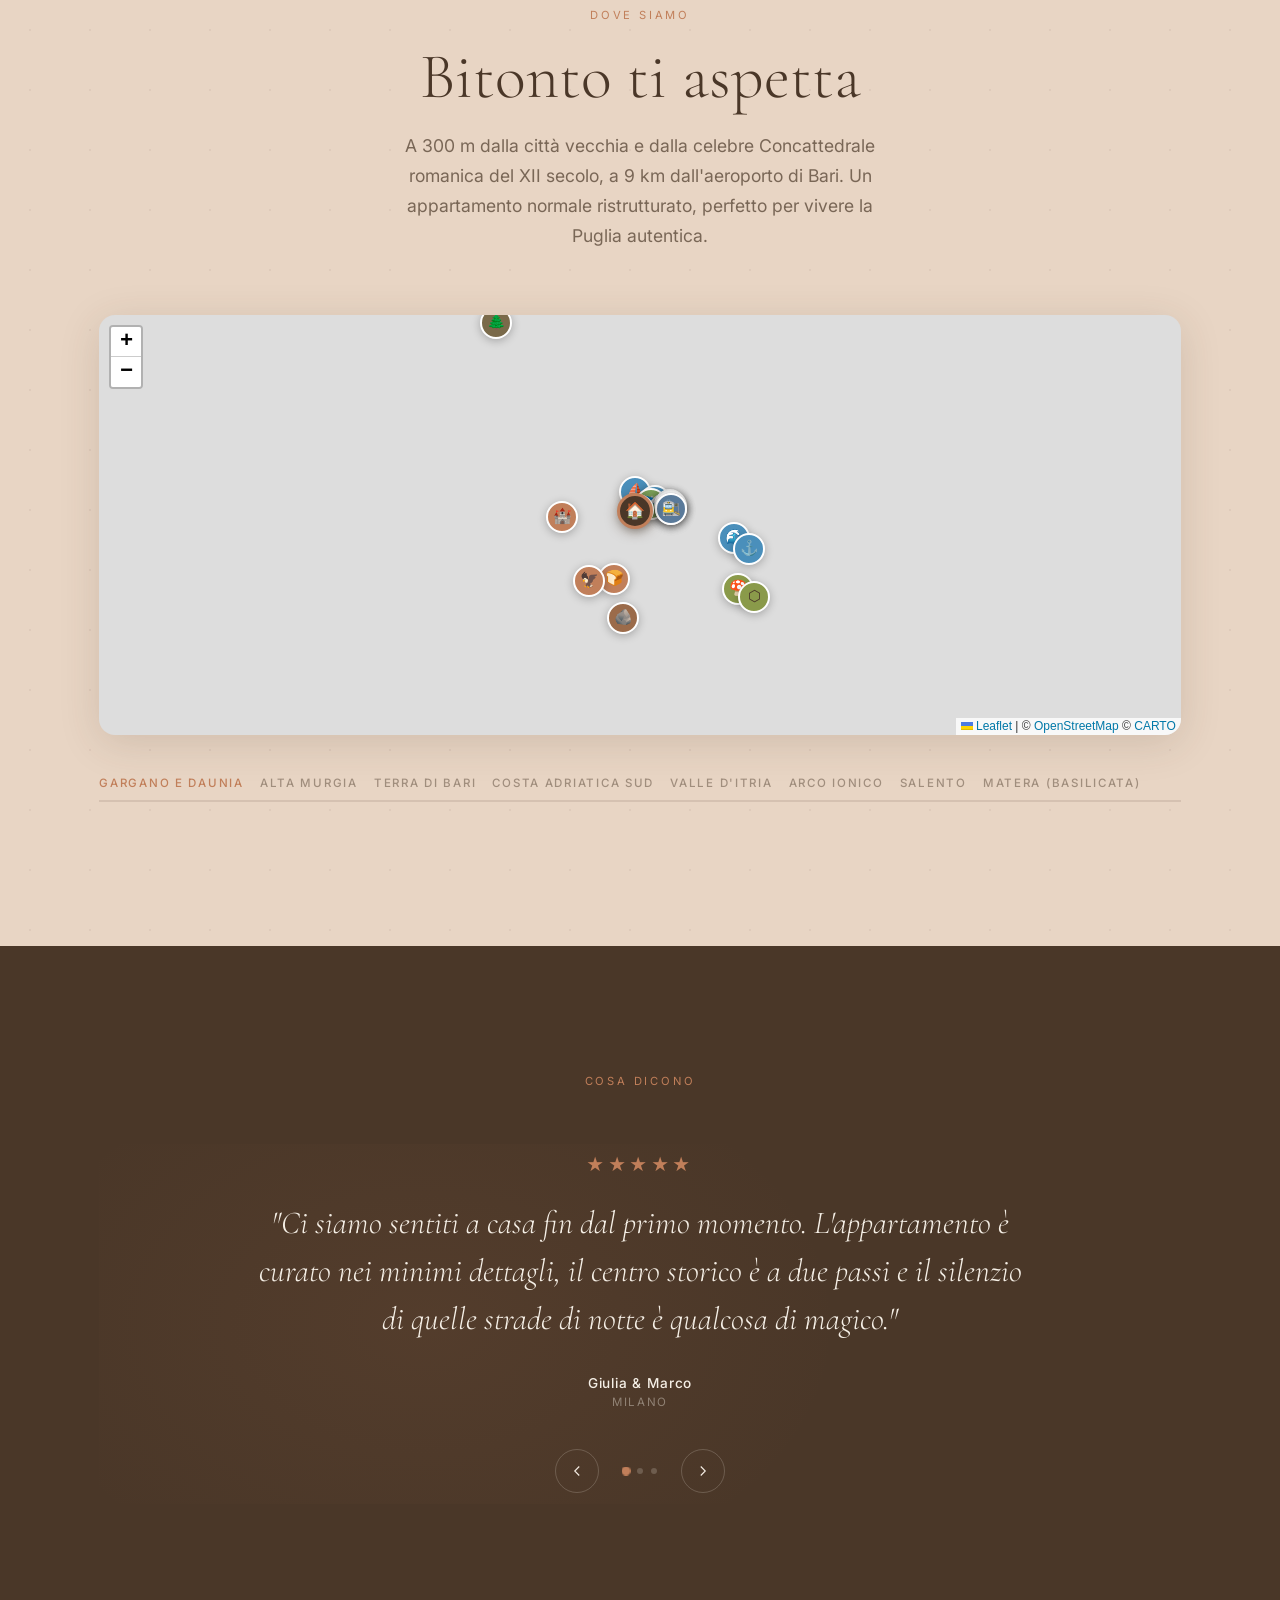
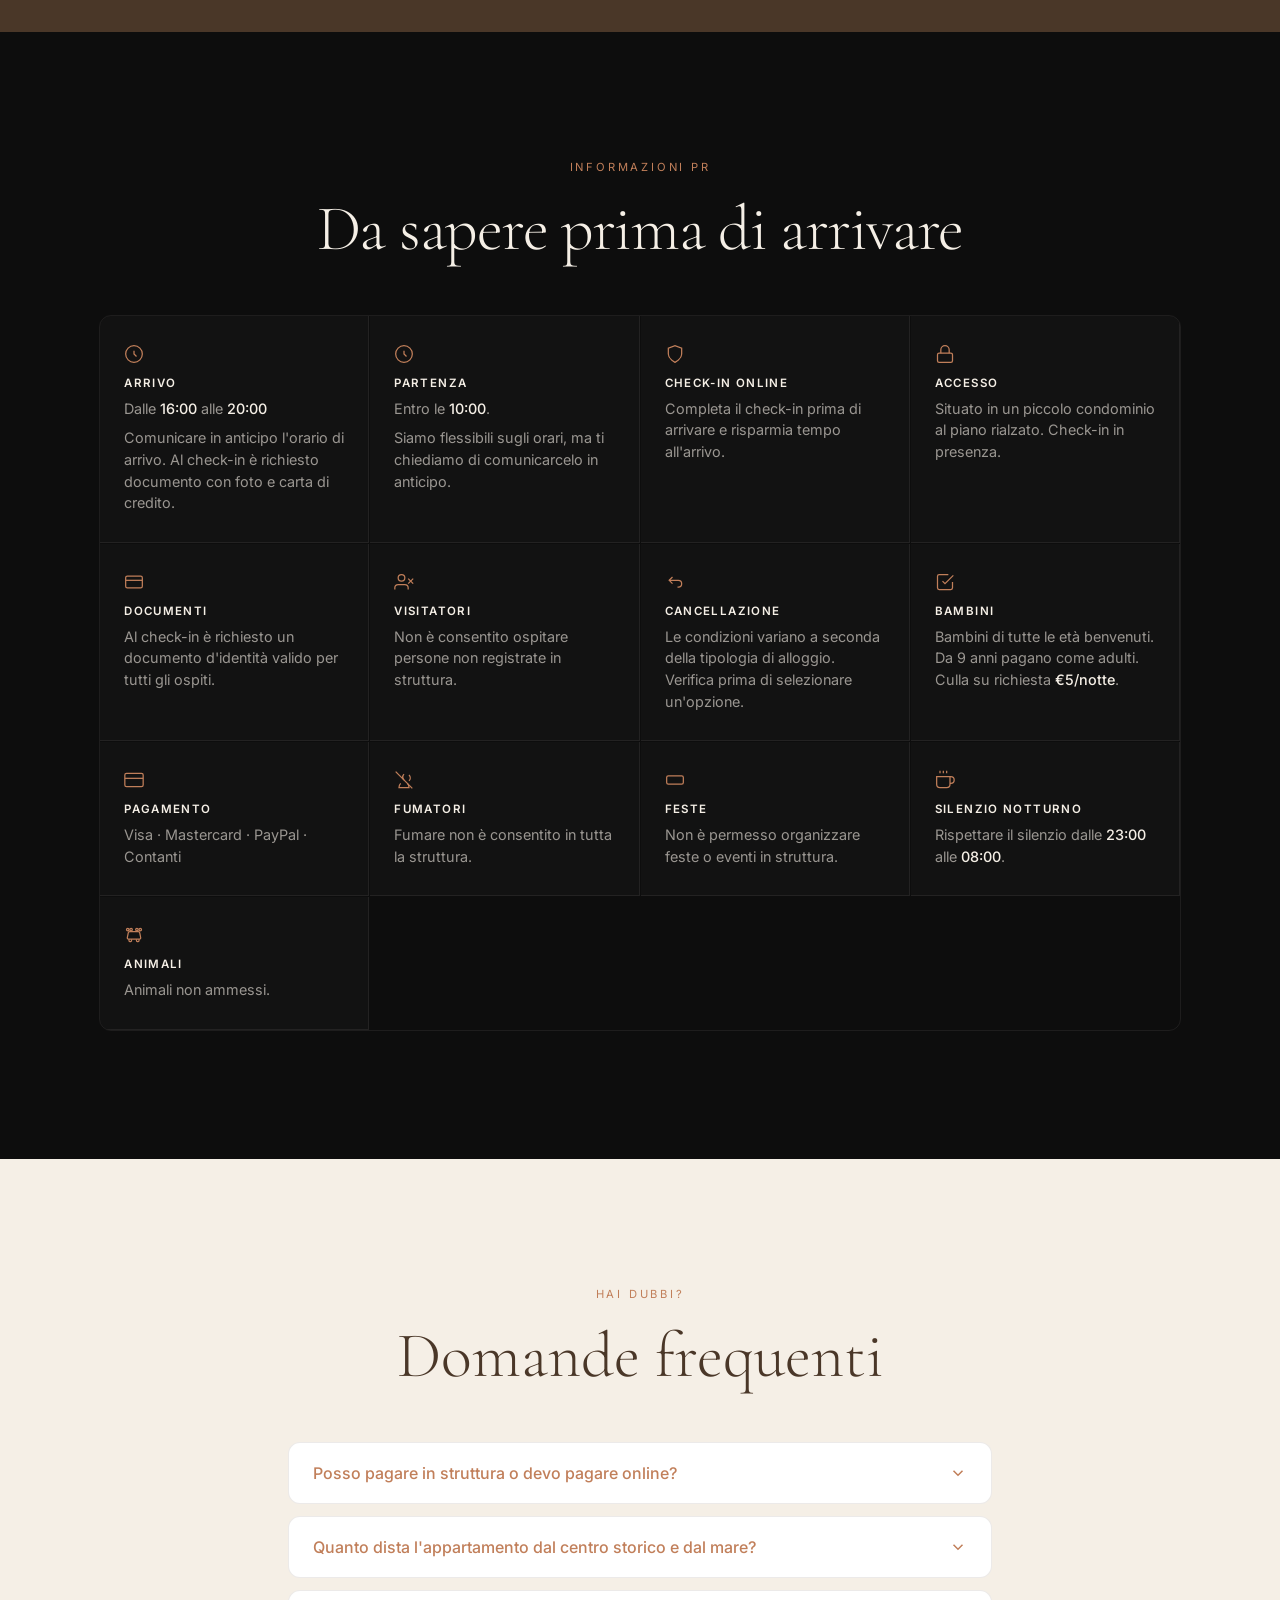
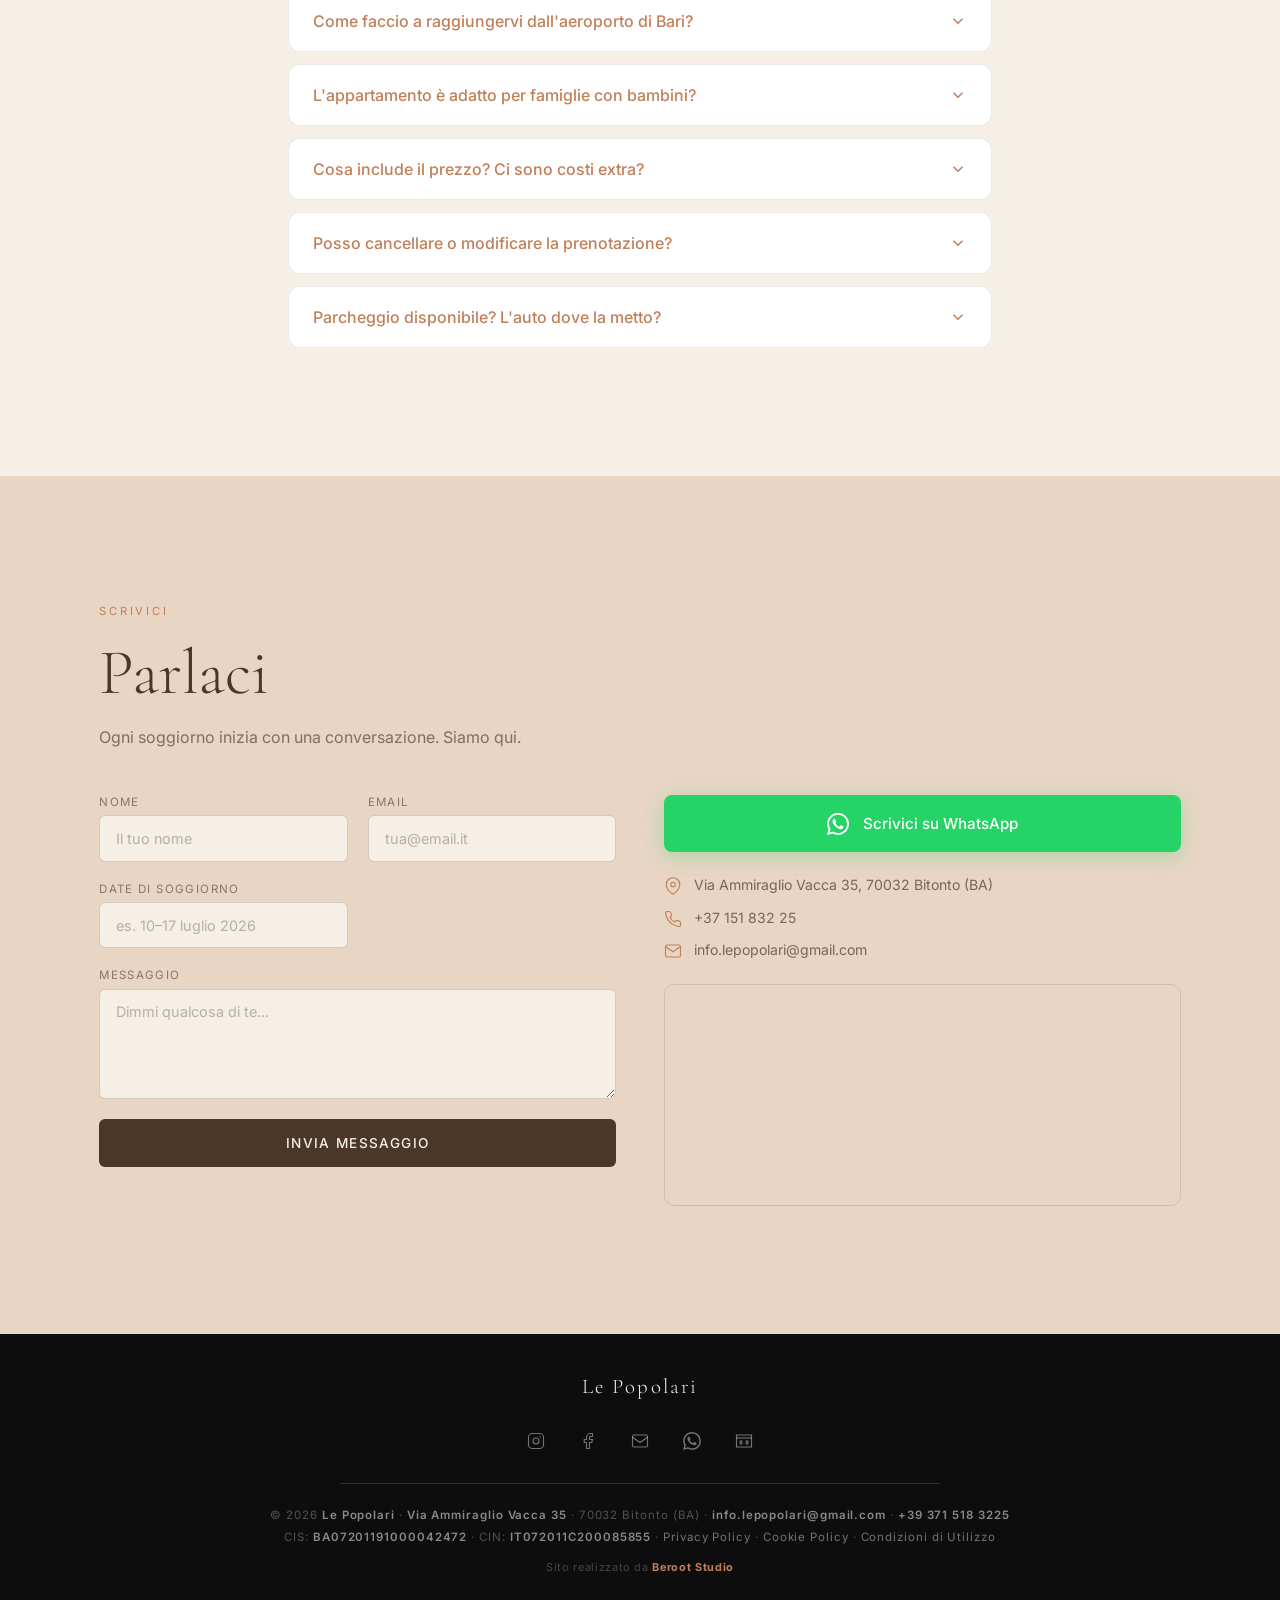
==== commit c3ced065: "Rimuove FAQ prenotazione diretta vs Booking (già evidenziata in hero)" ====
--- a/index.html
+++ b/index.html
@@ -781,16 +781,6 @@
 
         <details class="faq__item">
           <summary class="faq__question">
-            <span>Quanto costa prenotare dall'altro lato invece che da Booking o Airbnb?</span>
-            <svg class="faq__icon" viewBox="0 0 24 24" fill="none" stroke="currentColor" stroke-width="2"><path d="M6 9l6 6 6-6"/></svg>
-          </summary>
-          <div class="faq__answer">
-            <p>Prendendo direttamente dal sito ufficiale risparmi le commissioni che Booking (15-20%) e Airbnb (14-16%) applicano sul totale. Stessa casa, stesso servizio, prezzo migliore. E sostieni direttamente chi gestisce l'appartamento.</p>
-          </div>
-        </details>
-
-        <details class="faq__item">
-          <summary class="faq__question">
             <span>Posso pagare in struttura o devo pagare online?</span>
             <svg class="faq__icon" viewBox="0 0 24 24" fill="none" stroke="currentColor" stroke-width="2"><path d="M6 9l6 6 6-6"/></svg>
           </summary>
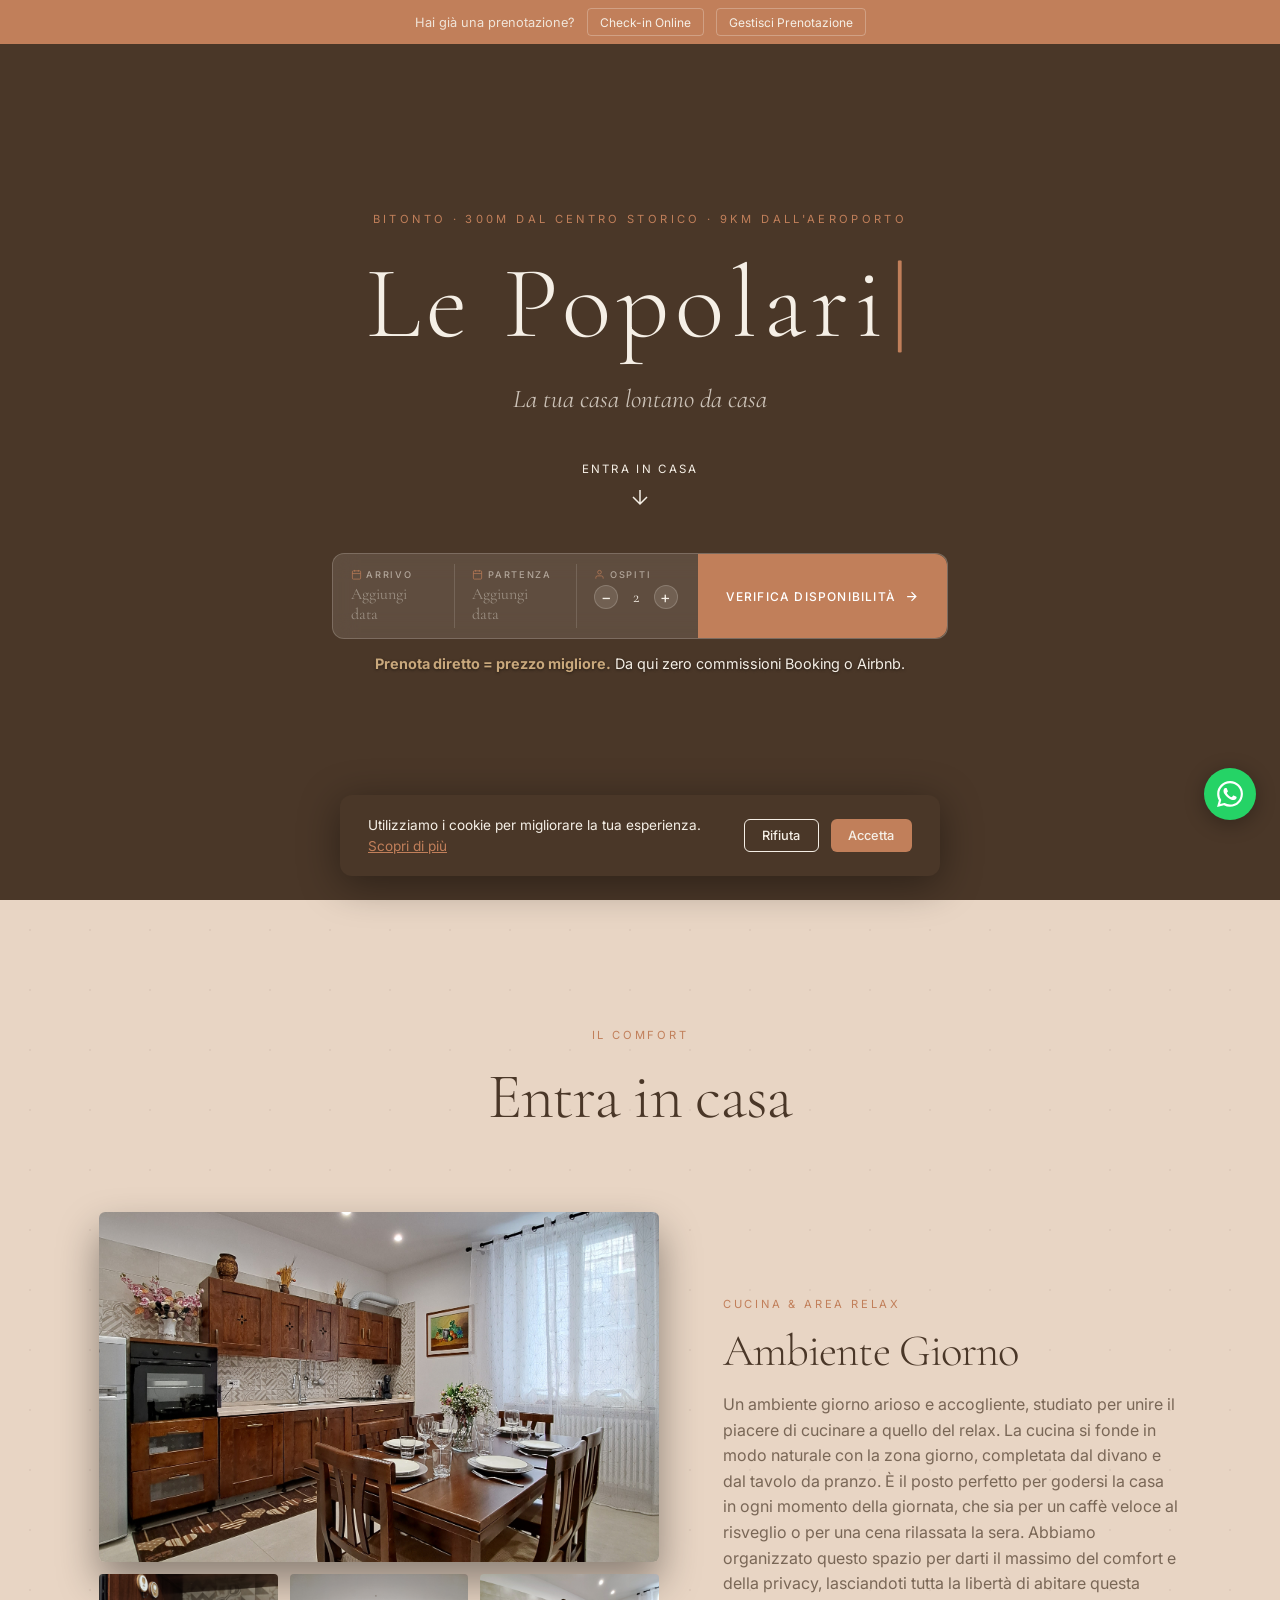
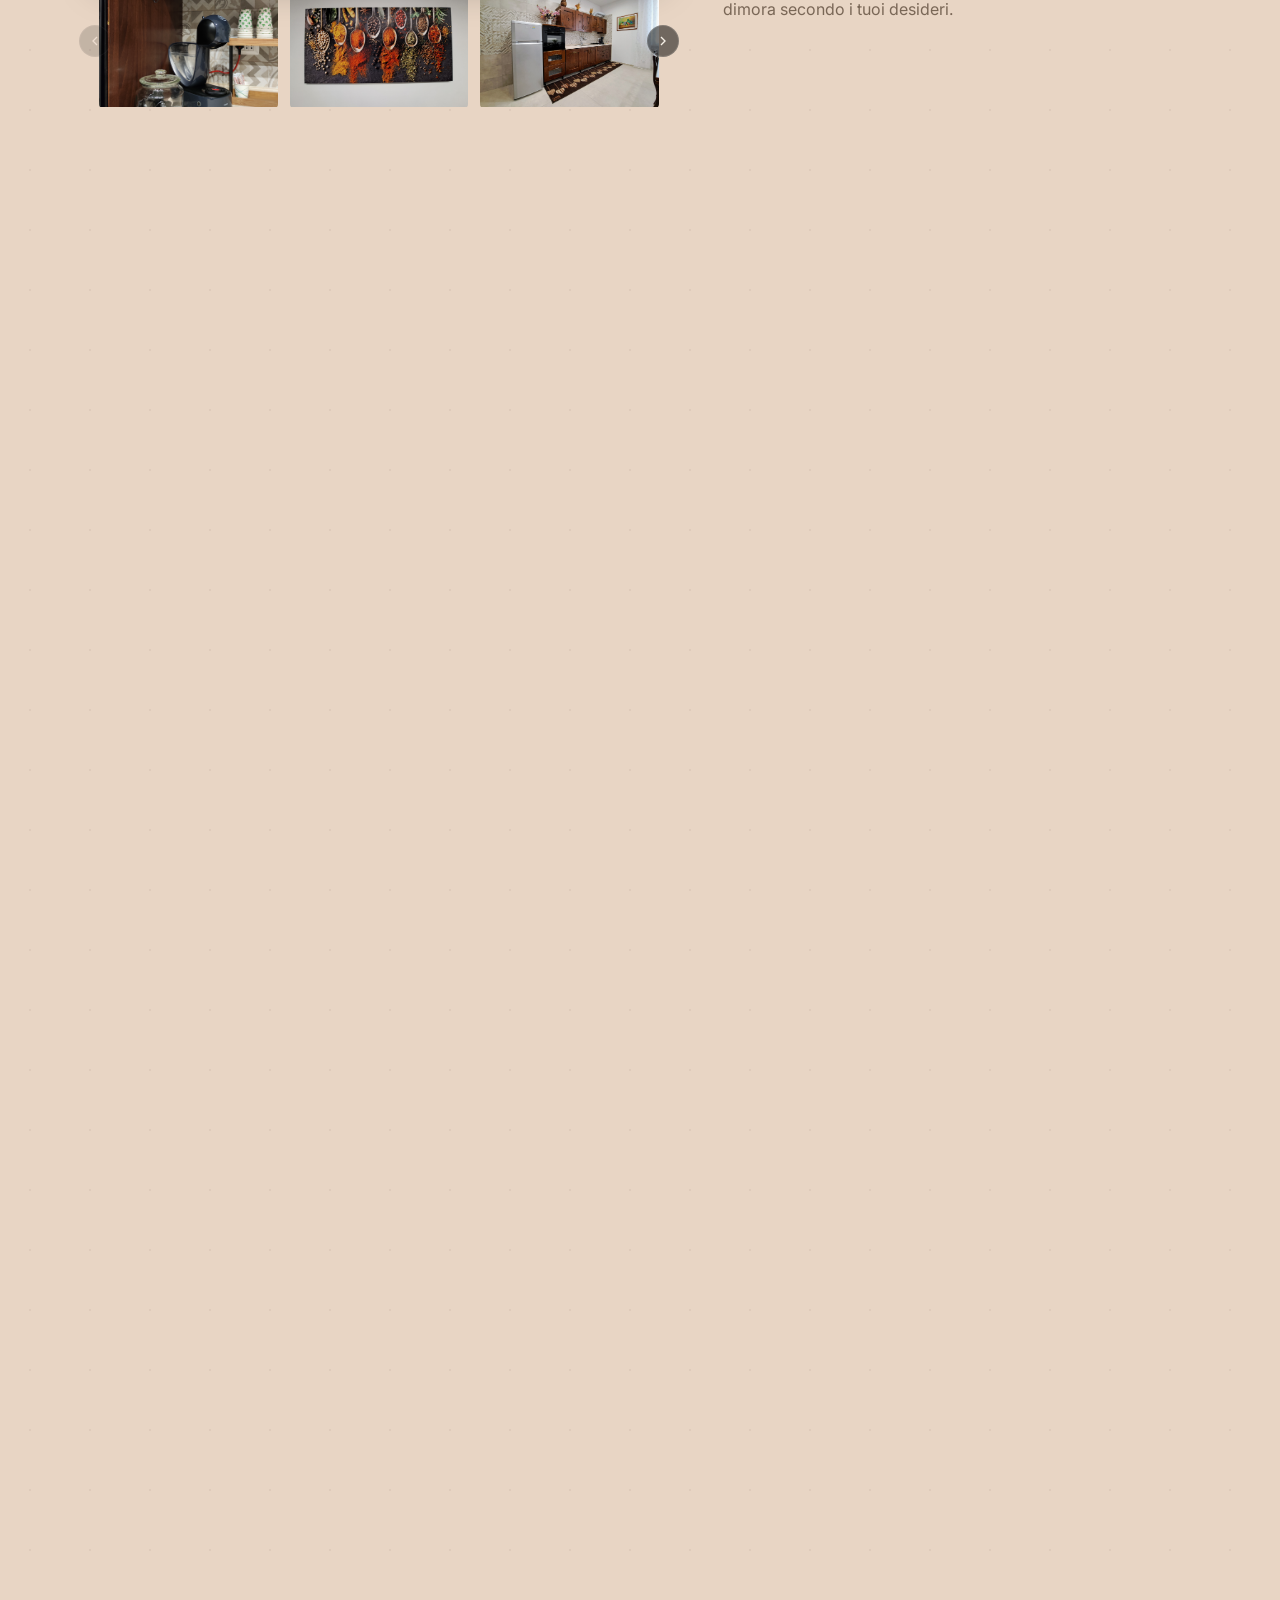
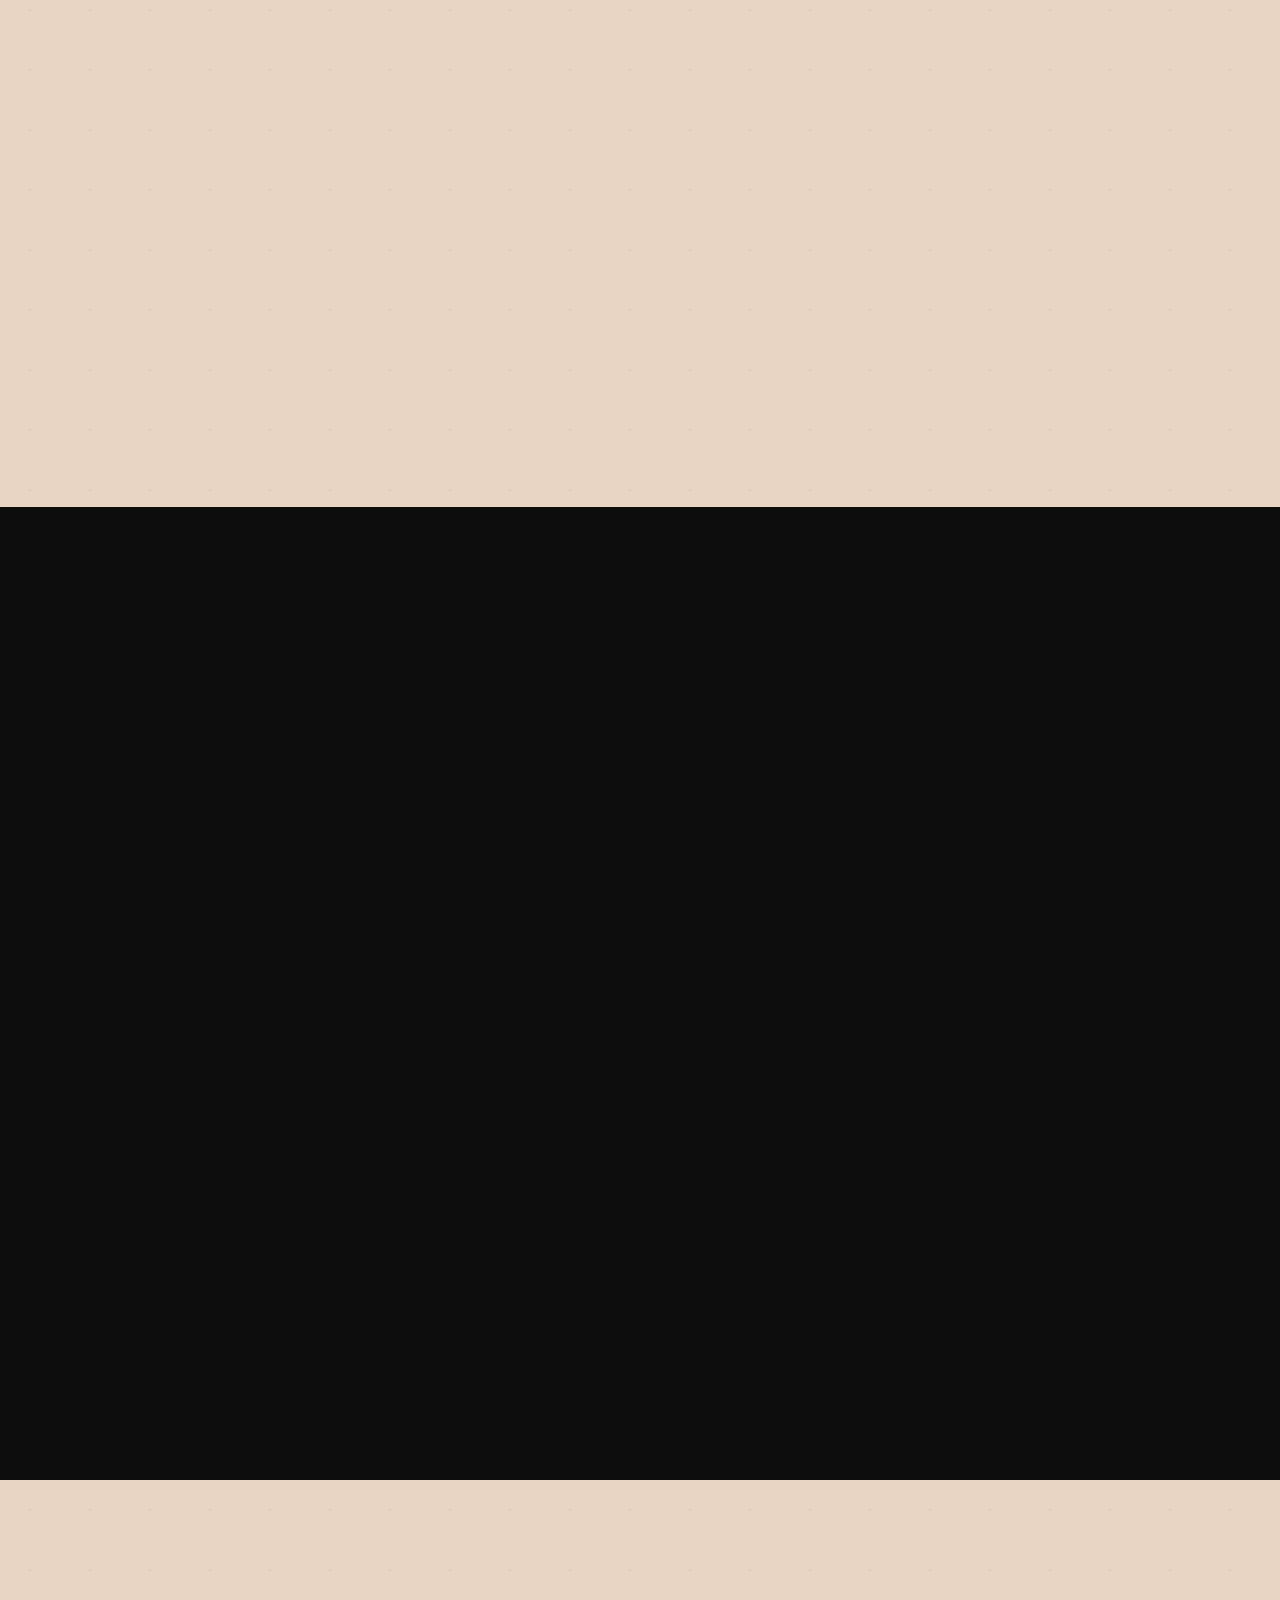
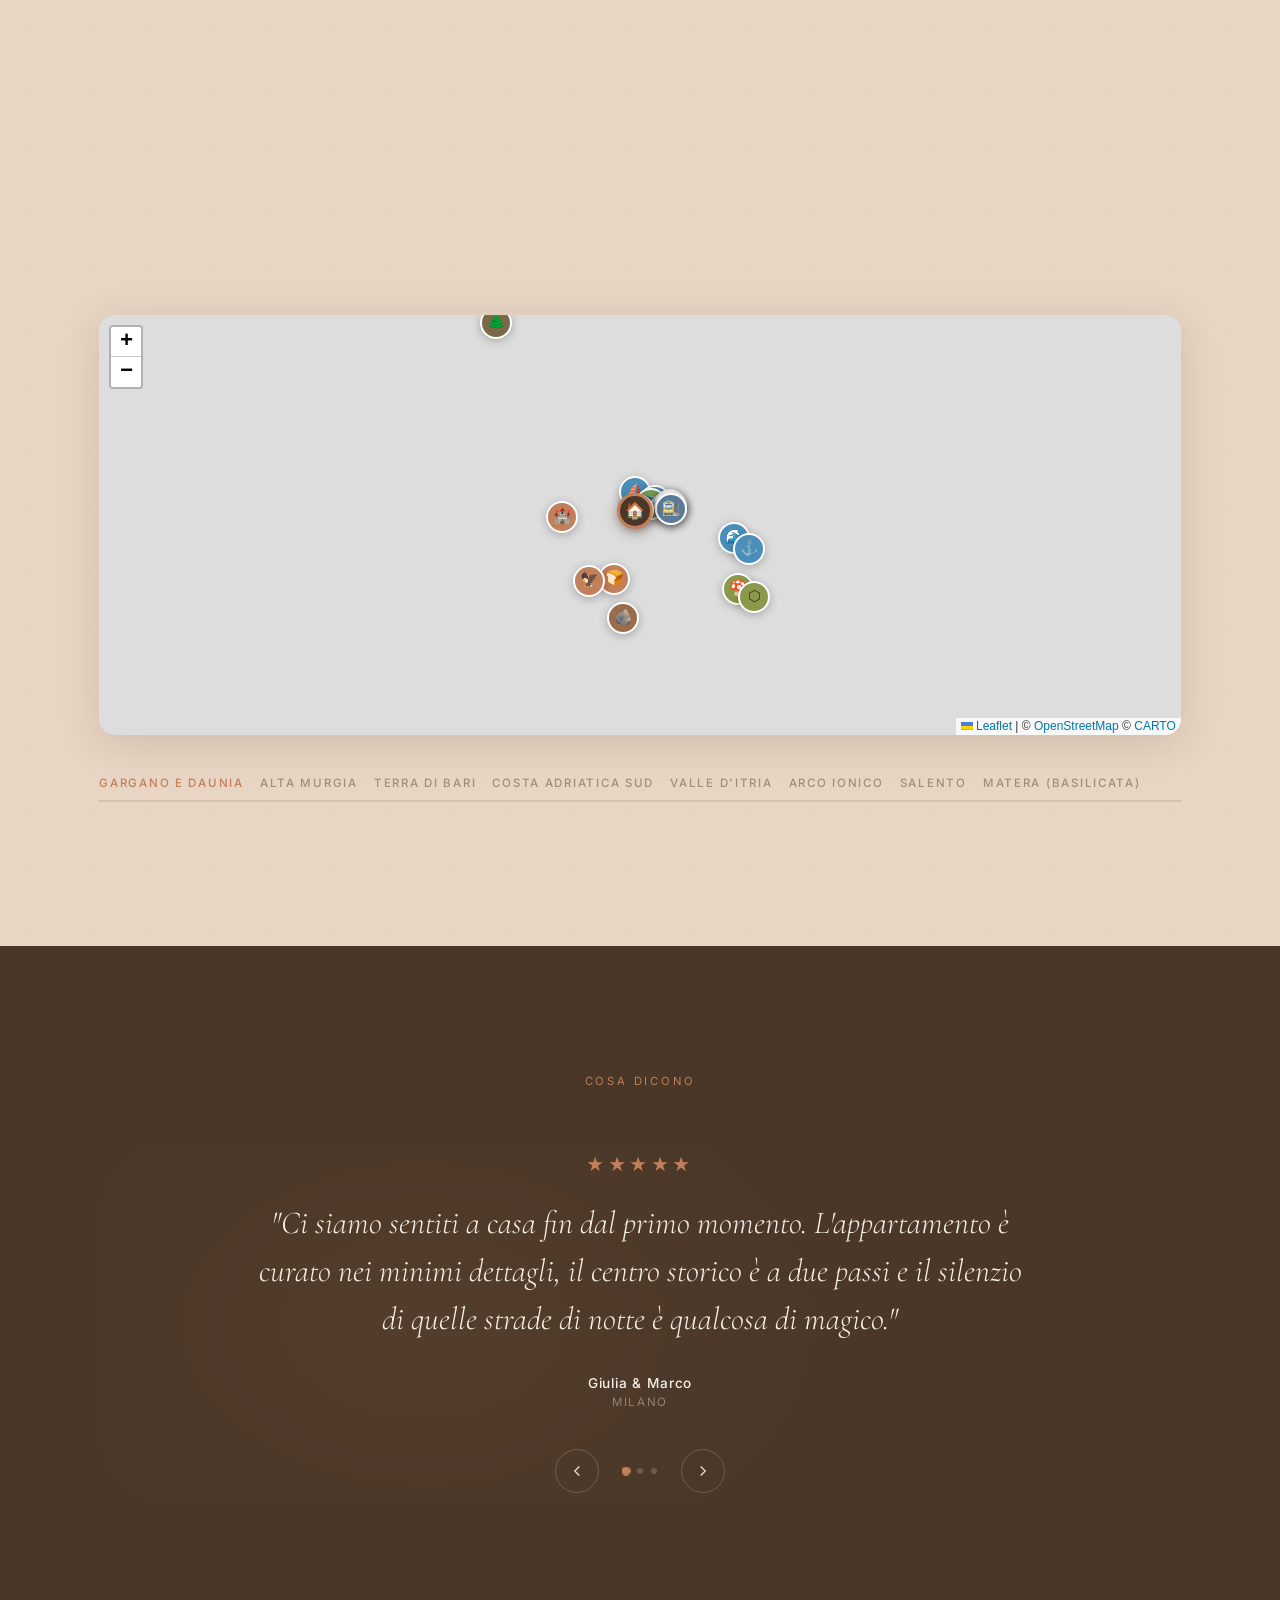
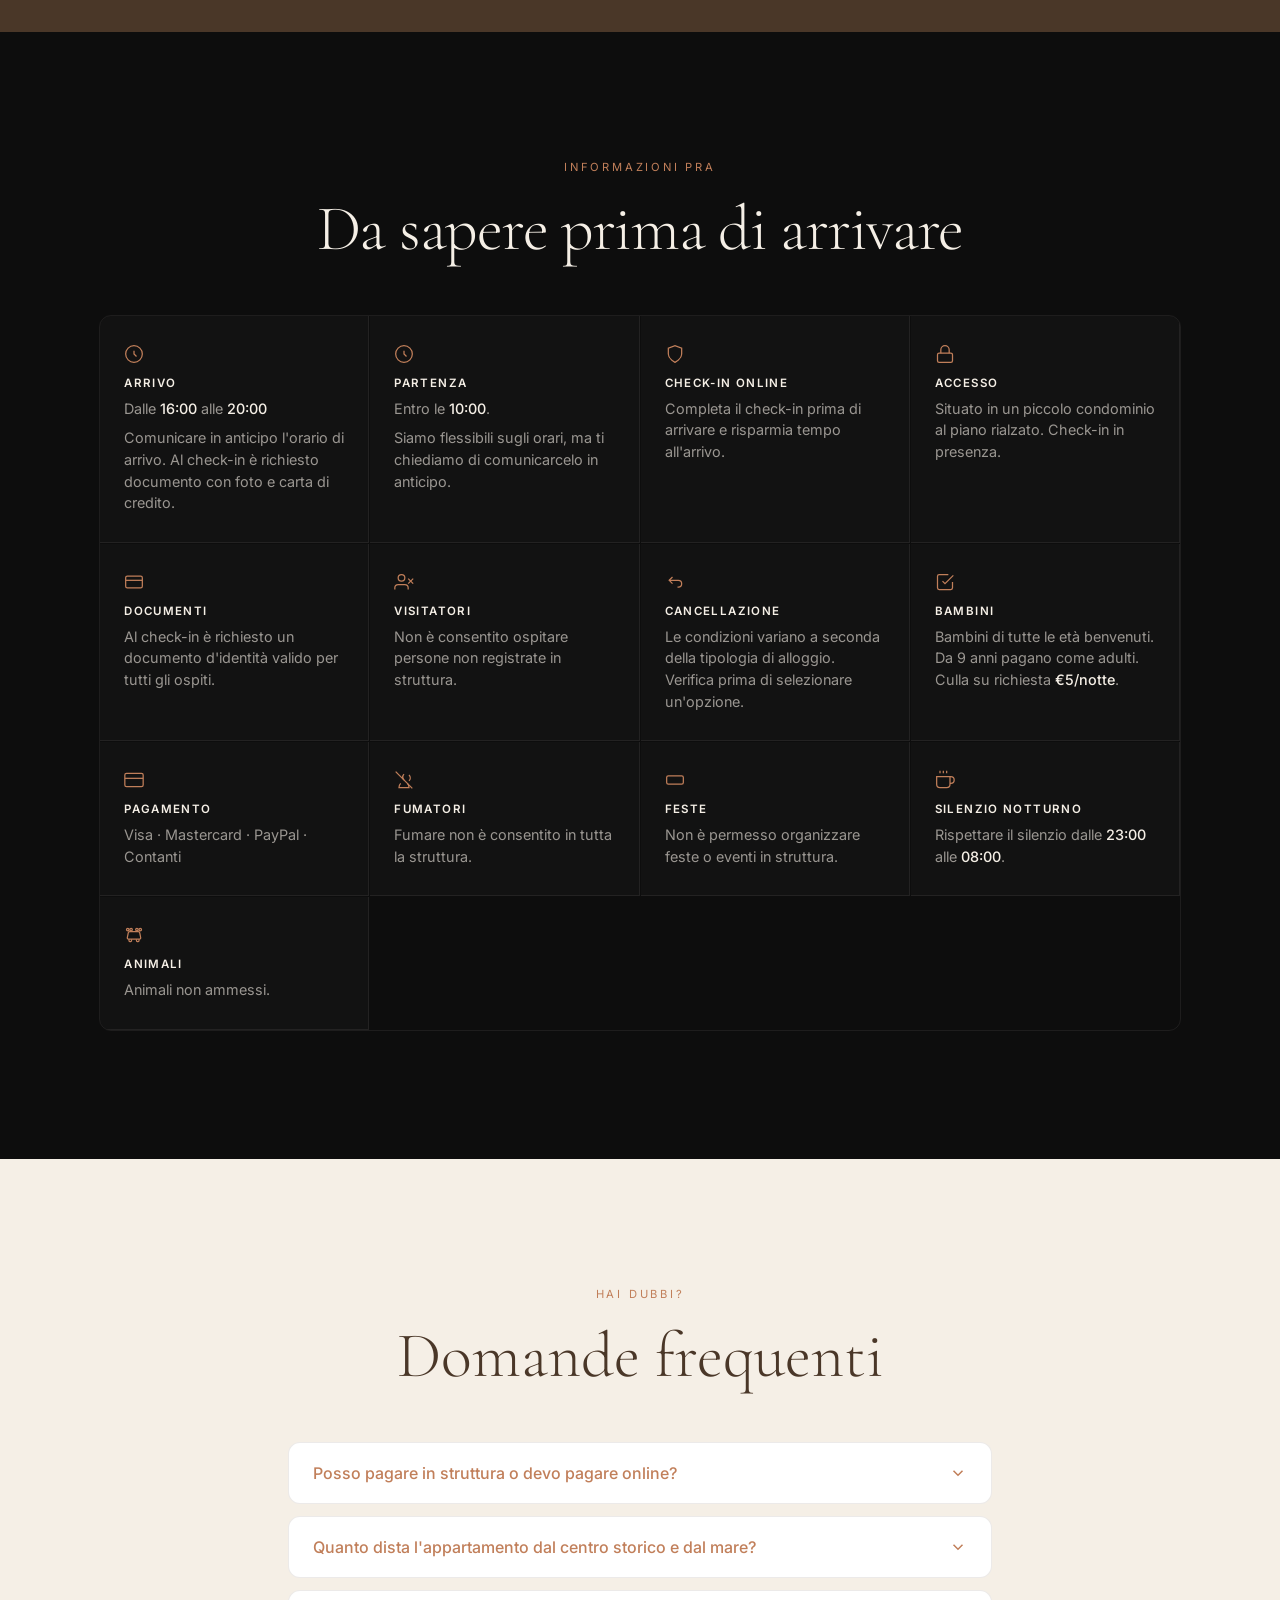
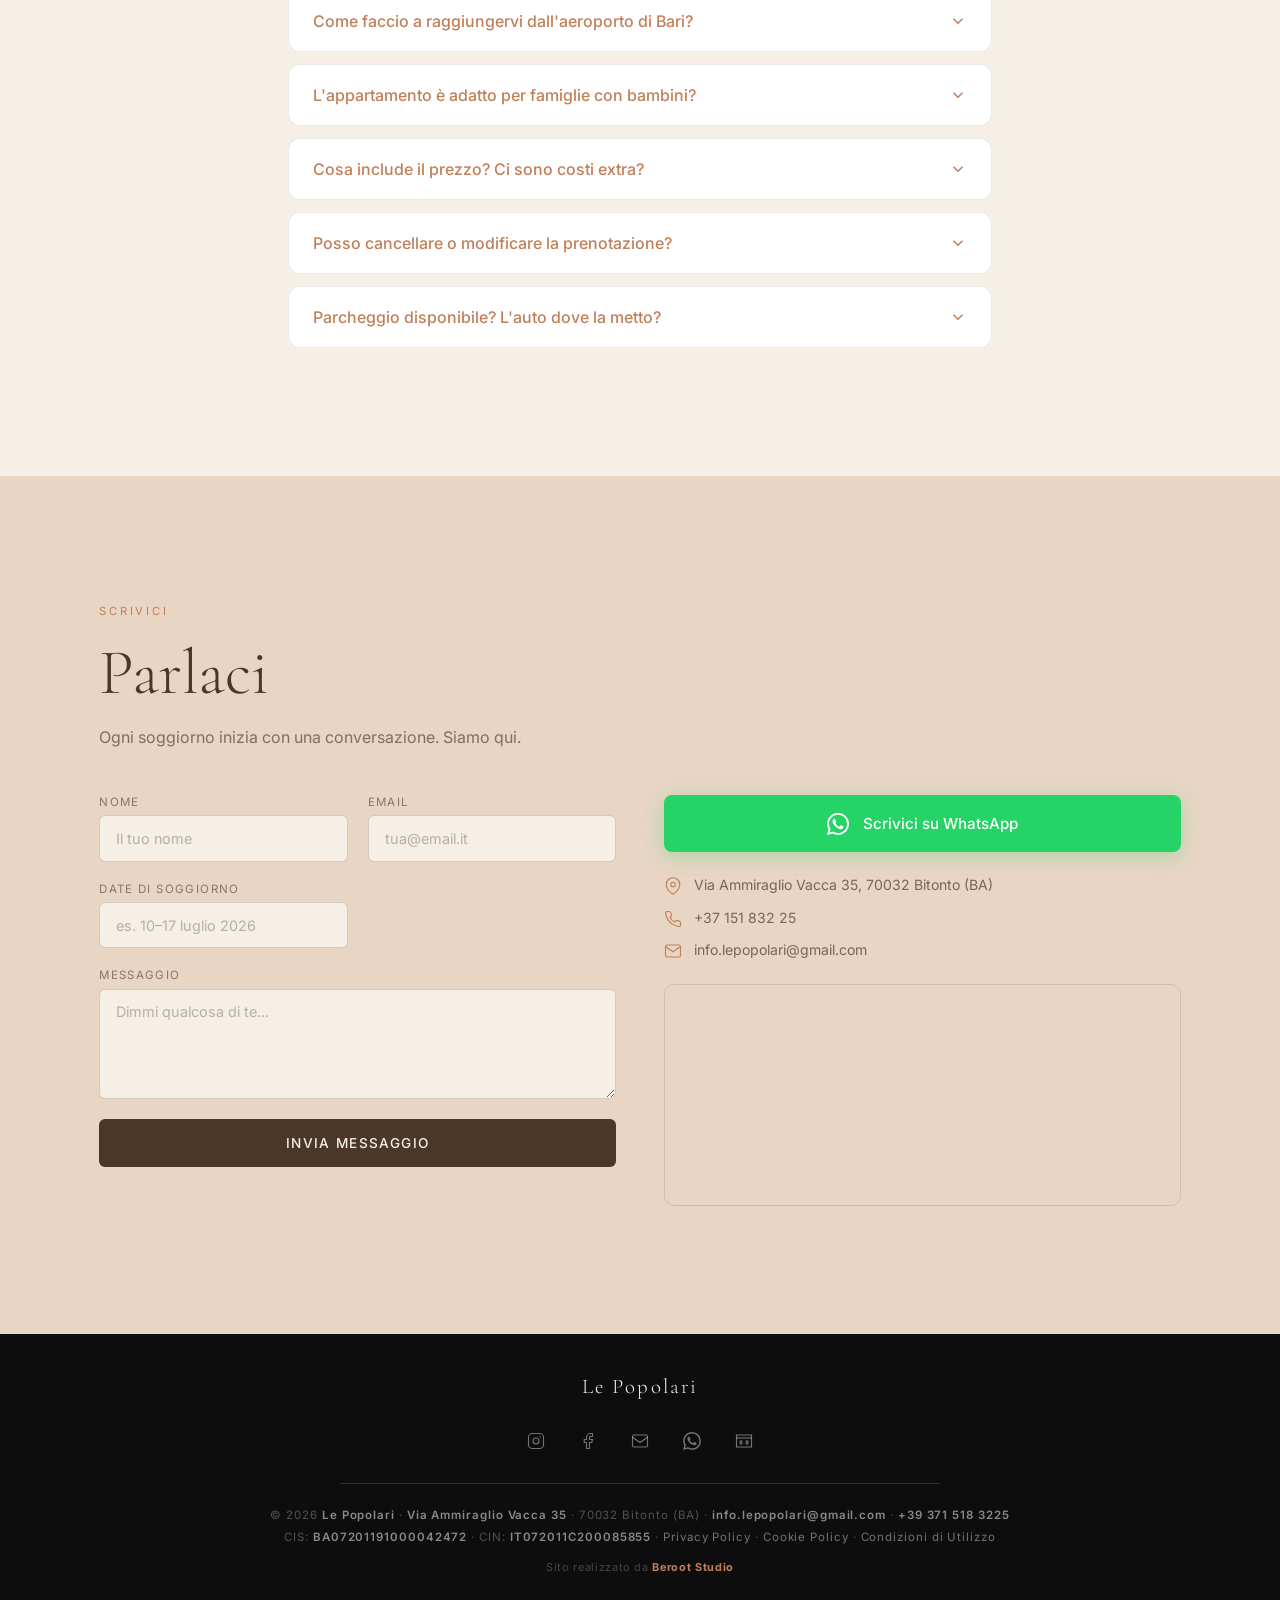
==== commit 3c88253b: "Aggiunge top bar con Check-in Online e Gestisci Prenotazione" ====
--- a/index.html
+++ b/index.html
@@ -129,6 +129,15 @@
   </div>
 
   <!-- ═══════════════════════════════════════════════════
+       TOP BAR — Prenotazioni
+  ═══════════════════════════════════════════════════ -->
+  <div class="top-bar" role="complementary" aria-label="Gestione prenotazioni">
+    <span class="top-bar__text">Hai già una prenotazione?</span>
+    <a href="#contact" class="top-bar__btn">Check-in Online</a>
+    <a href="#contact" class="top-bar__btn">Gestisci Prenotazione</a>
+  </div>
+
+  <!-- ═══════════════════════════════════════════════════
        NAVBAR (appare dopo scroll)
   ═══════════════════════════════════════════════════ -->
   <nav id="navbar" class="navbar" role="navigation" aria-label="Navigazione principale">
--- a/style.css
+++ b/style.css
@@ -215,11 +215,52 @@
 }
 
 /* ════════════════════════════════════════════════════
+   TOP BAR — Prenotazioni
+════════════════════════════════════════════════════ */
+.top-bar {
+  position: fixed;
+  top: 0; left: 0; right: 0;
+  z-index: 1001;
+  background: var(--terra);
+  padding: 0.5rem 1rem;
+  display: flex;
+  align-items: center;
+  justify-content: center;
+  gap: 0.75rem;
+  font-family: var(--ff-body);
+  font-size: 0.8rem;
+}
+.top-bar__text {
+  color: var(--panna);
+  opacity: 0.9;
+}
+.top-bar__btn {
+  background: transparent;
+  border: 1px solid rgba(245,239,230,0.3);
+  color: var(--panna);
+  padding: 0.35rem 0.75rem;
+  border-radius: 4px;
+  font-size: 0.75rem;
+  text-decoration: none;
+  transition: all 0.2s;
+}
+.top-bar__btn:hover {
+  background: var(--legno);
+  border-color: var(--legno);
+  color: var(--terra);
+}
+@media (max-width: 768px) {
+  .top-bar { gap: 0.5rem; padding: 0.4rem 0.75rem; }
+  .top-bar__text { font-size: 0.75rem; }
+  .top-bar__btn { padding: 0.3rem 0.6rem; font-size: 0.7rem; }
+}
+
+/* ════════════════════════════════════════════════════
    NAVBAR
 ════════════════════════════════════════════════════ */
 .navbar {
   position: fixed;
-  top: 0; left: 0; right: 0;
+  top: 36px; left: 0; right: 0;
   z-index: 1000;
   display: flex;
   align-items: center;
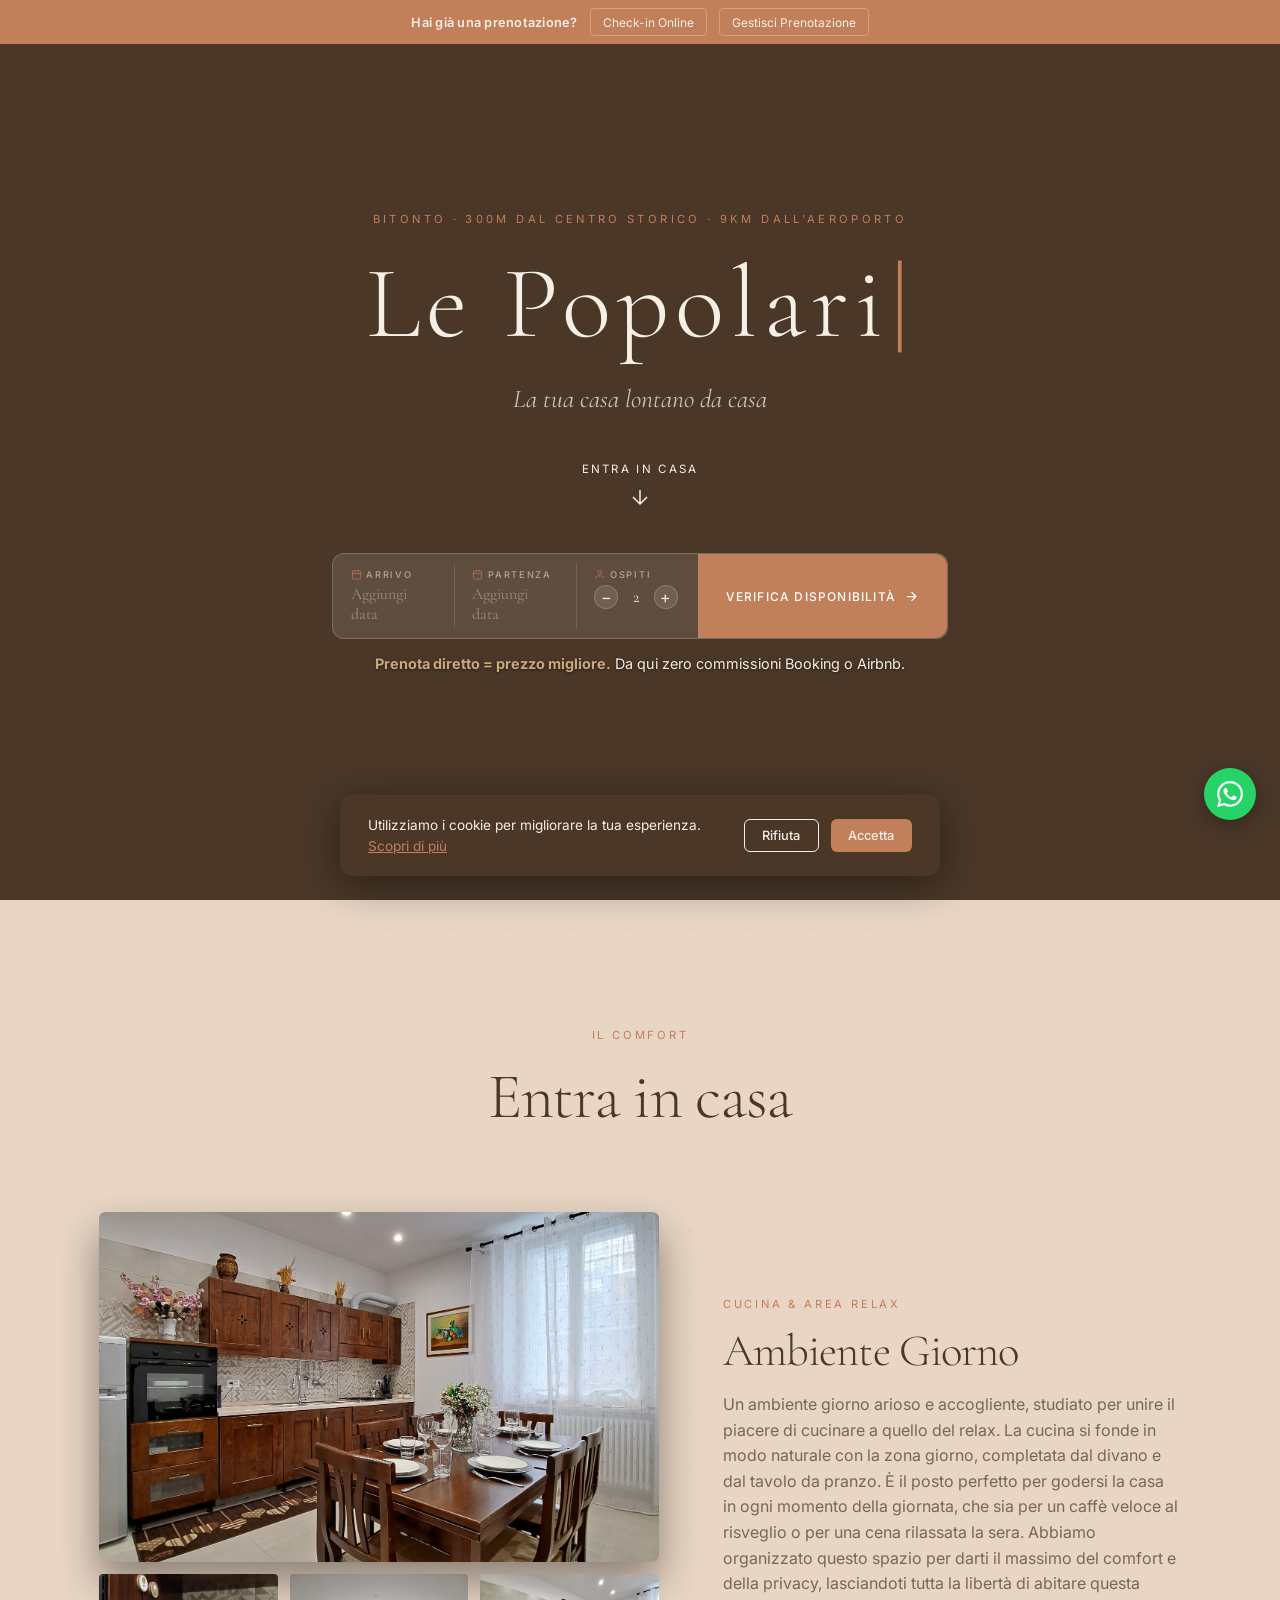
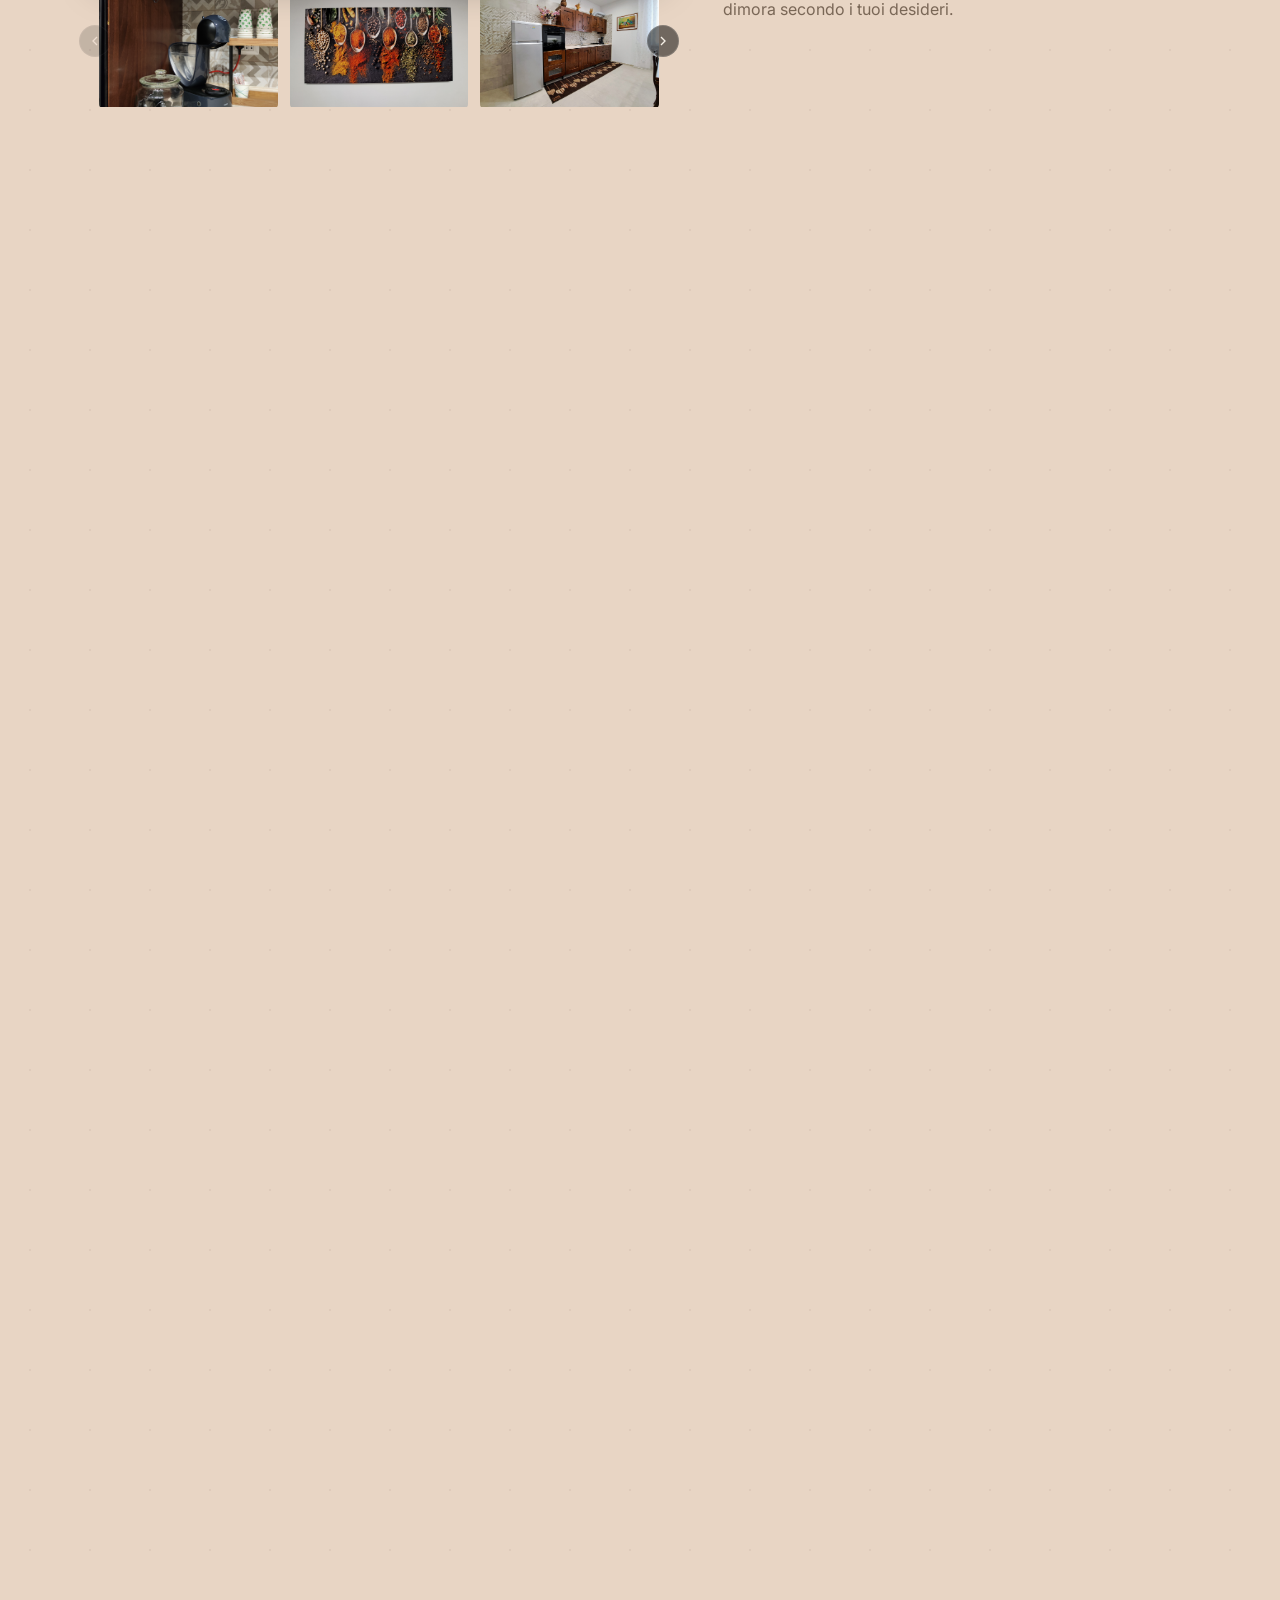
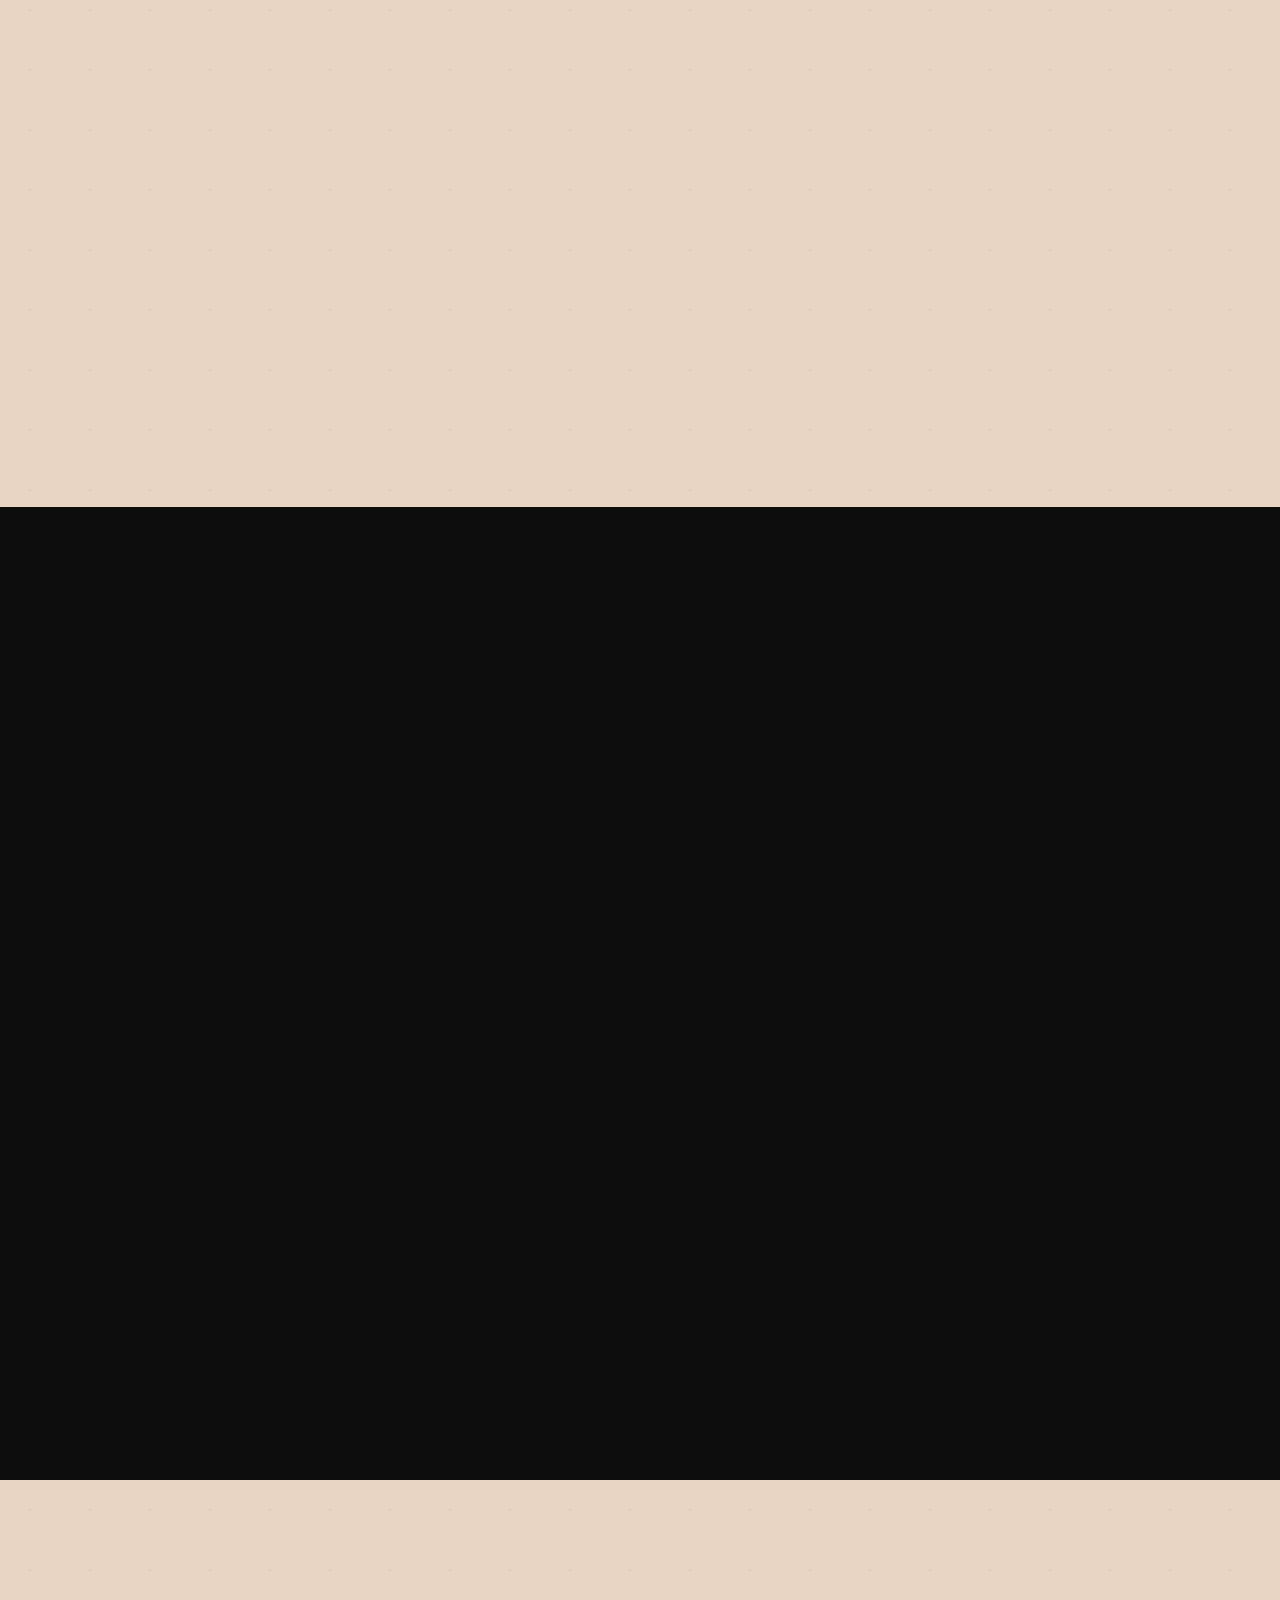
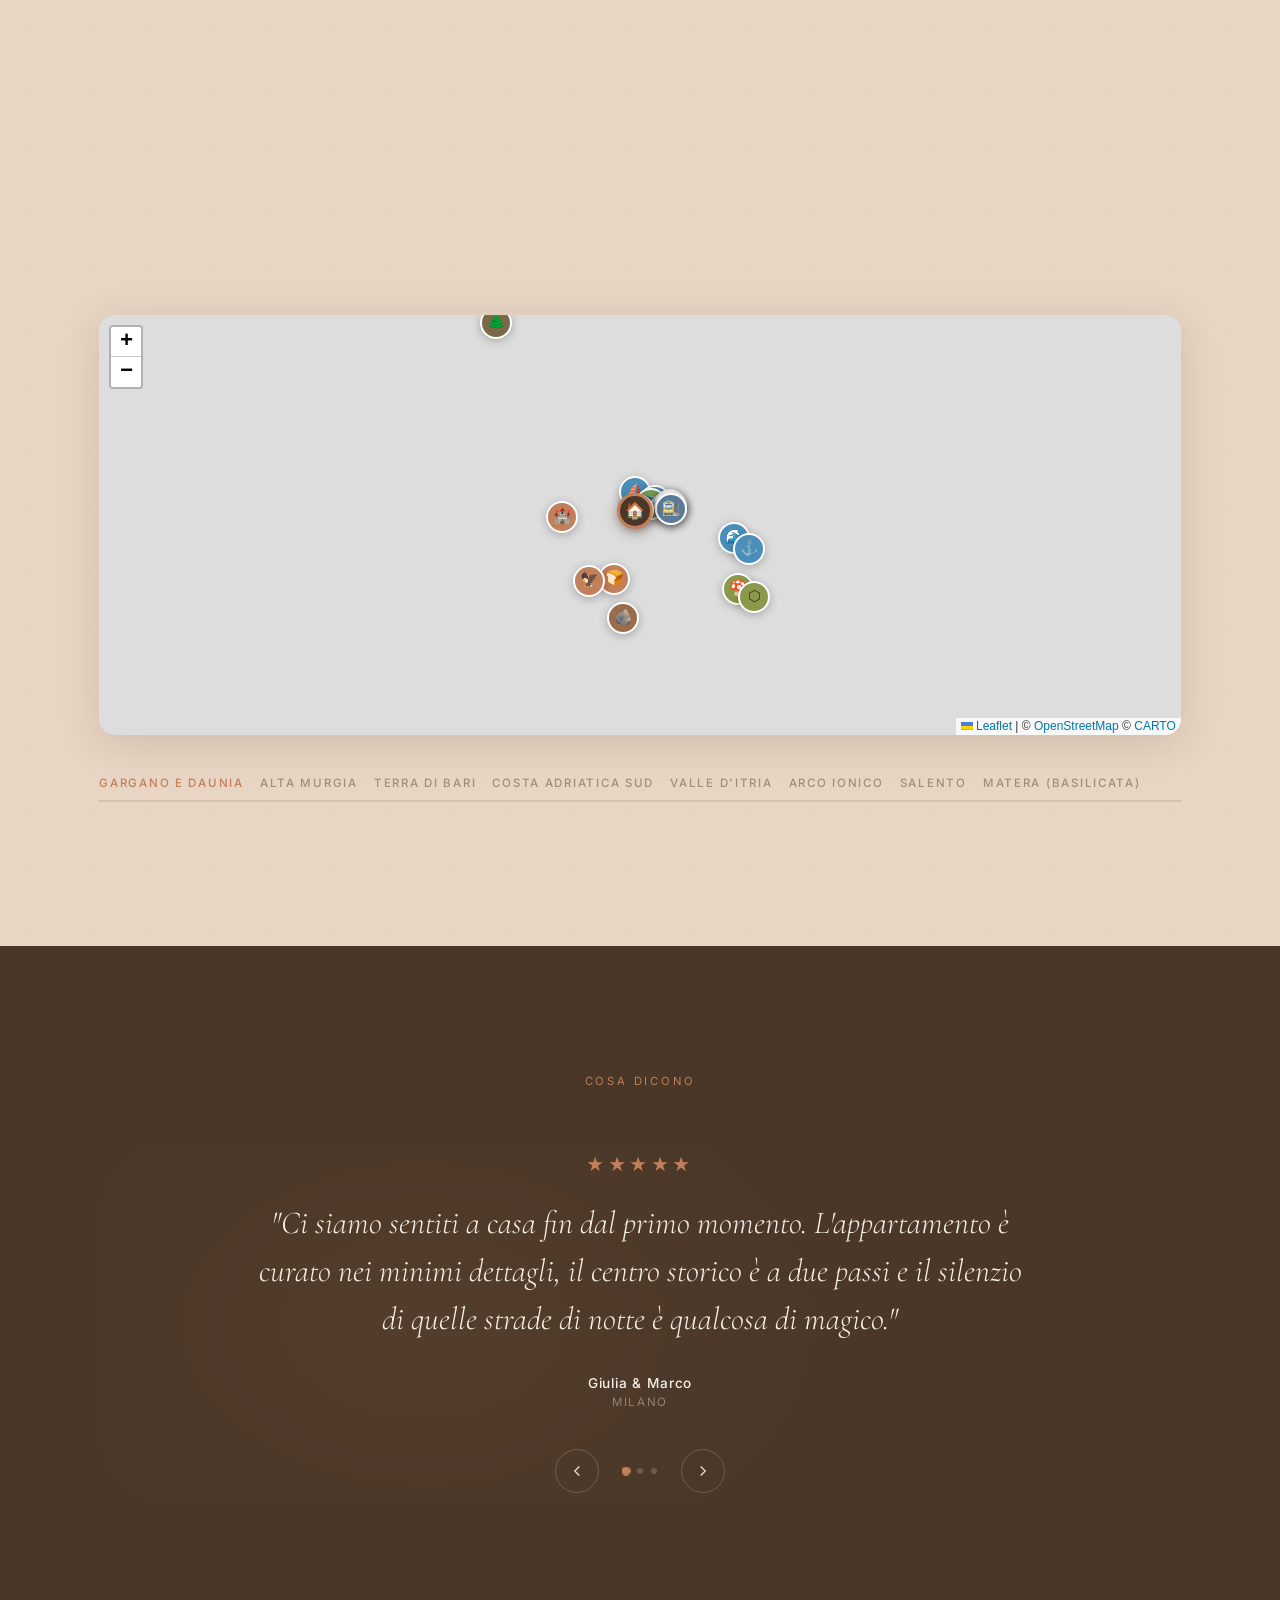
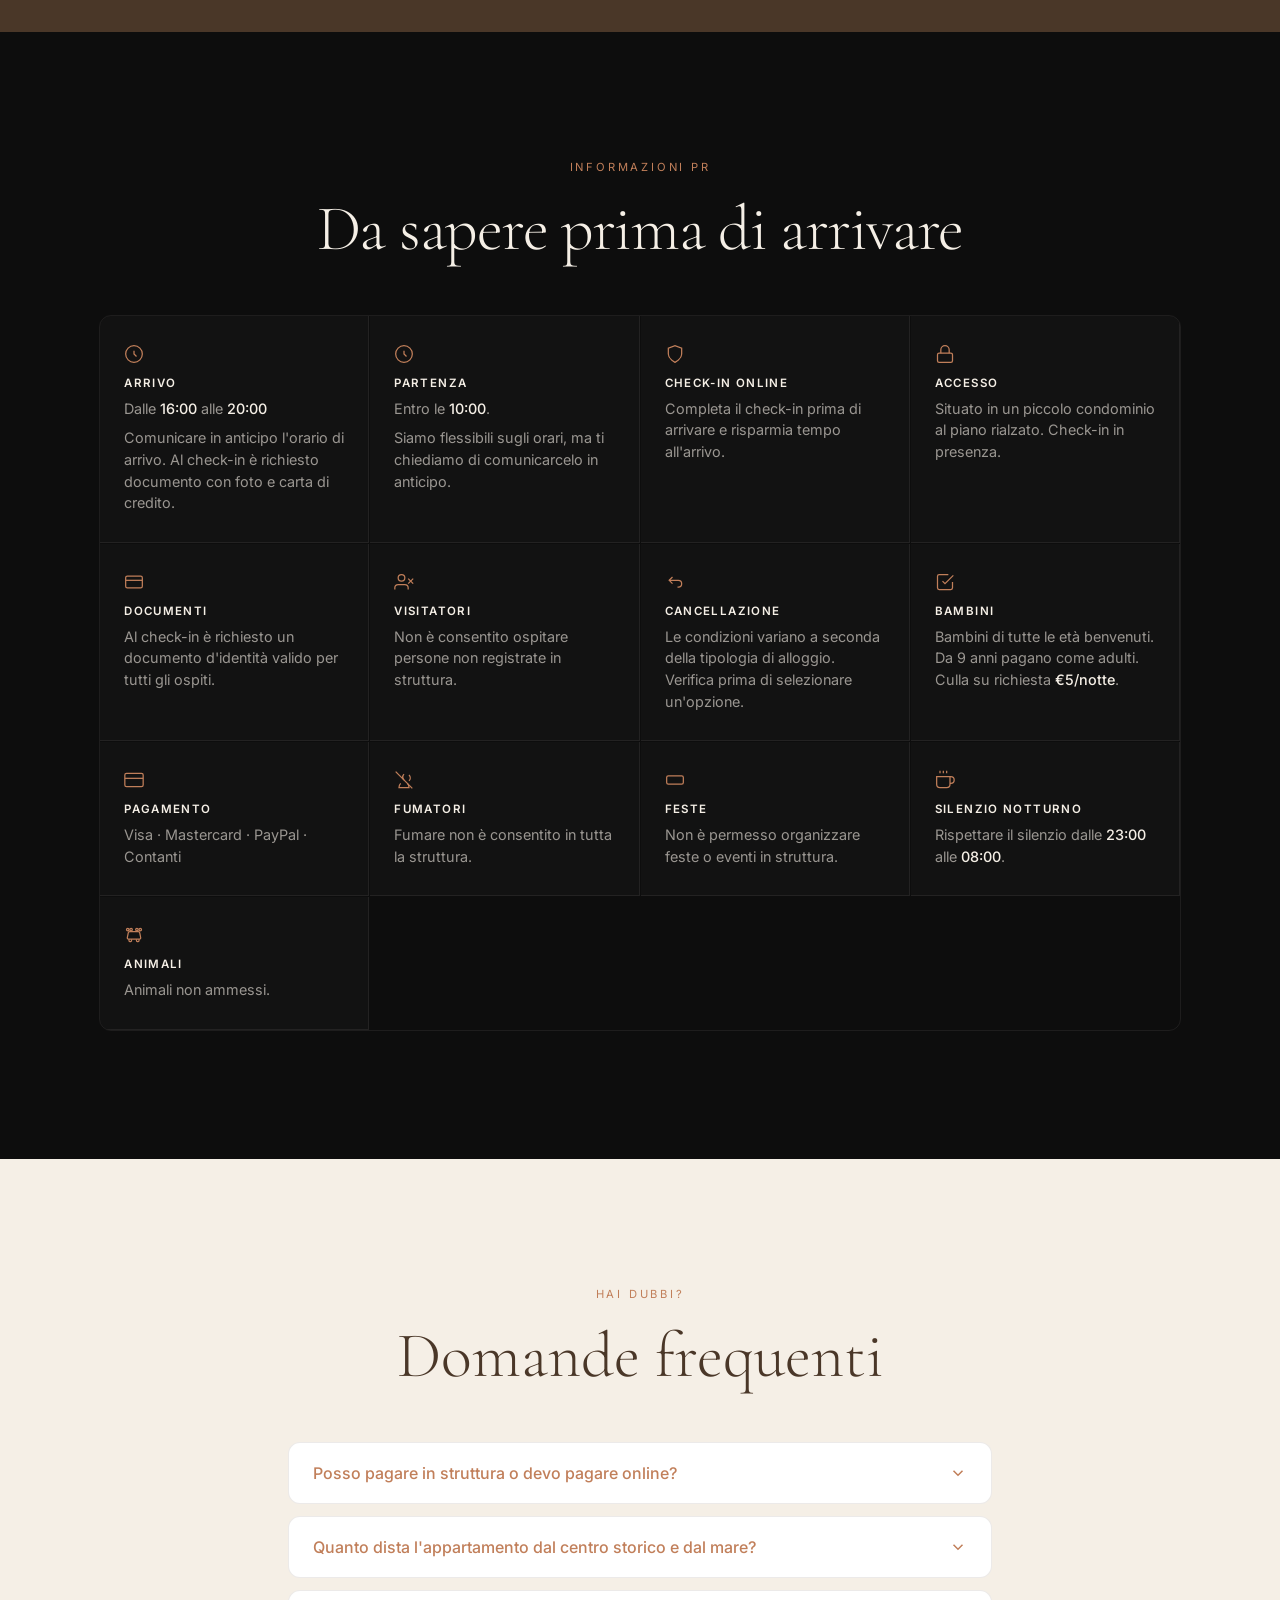
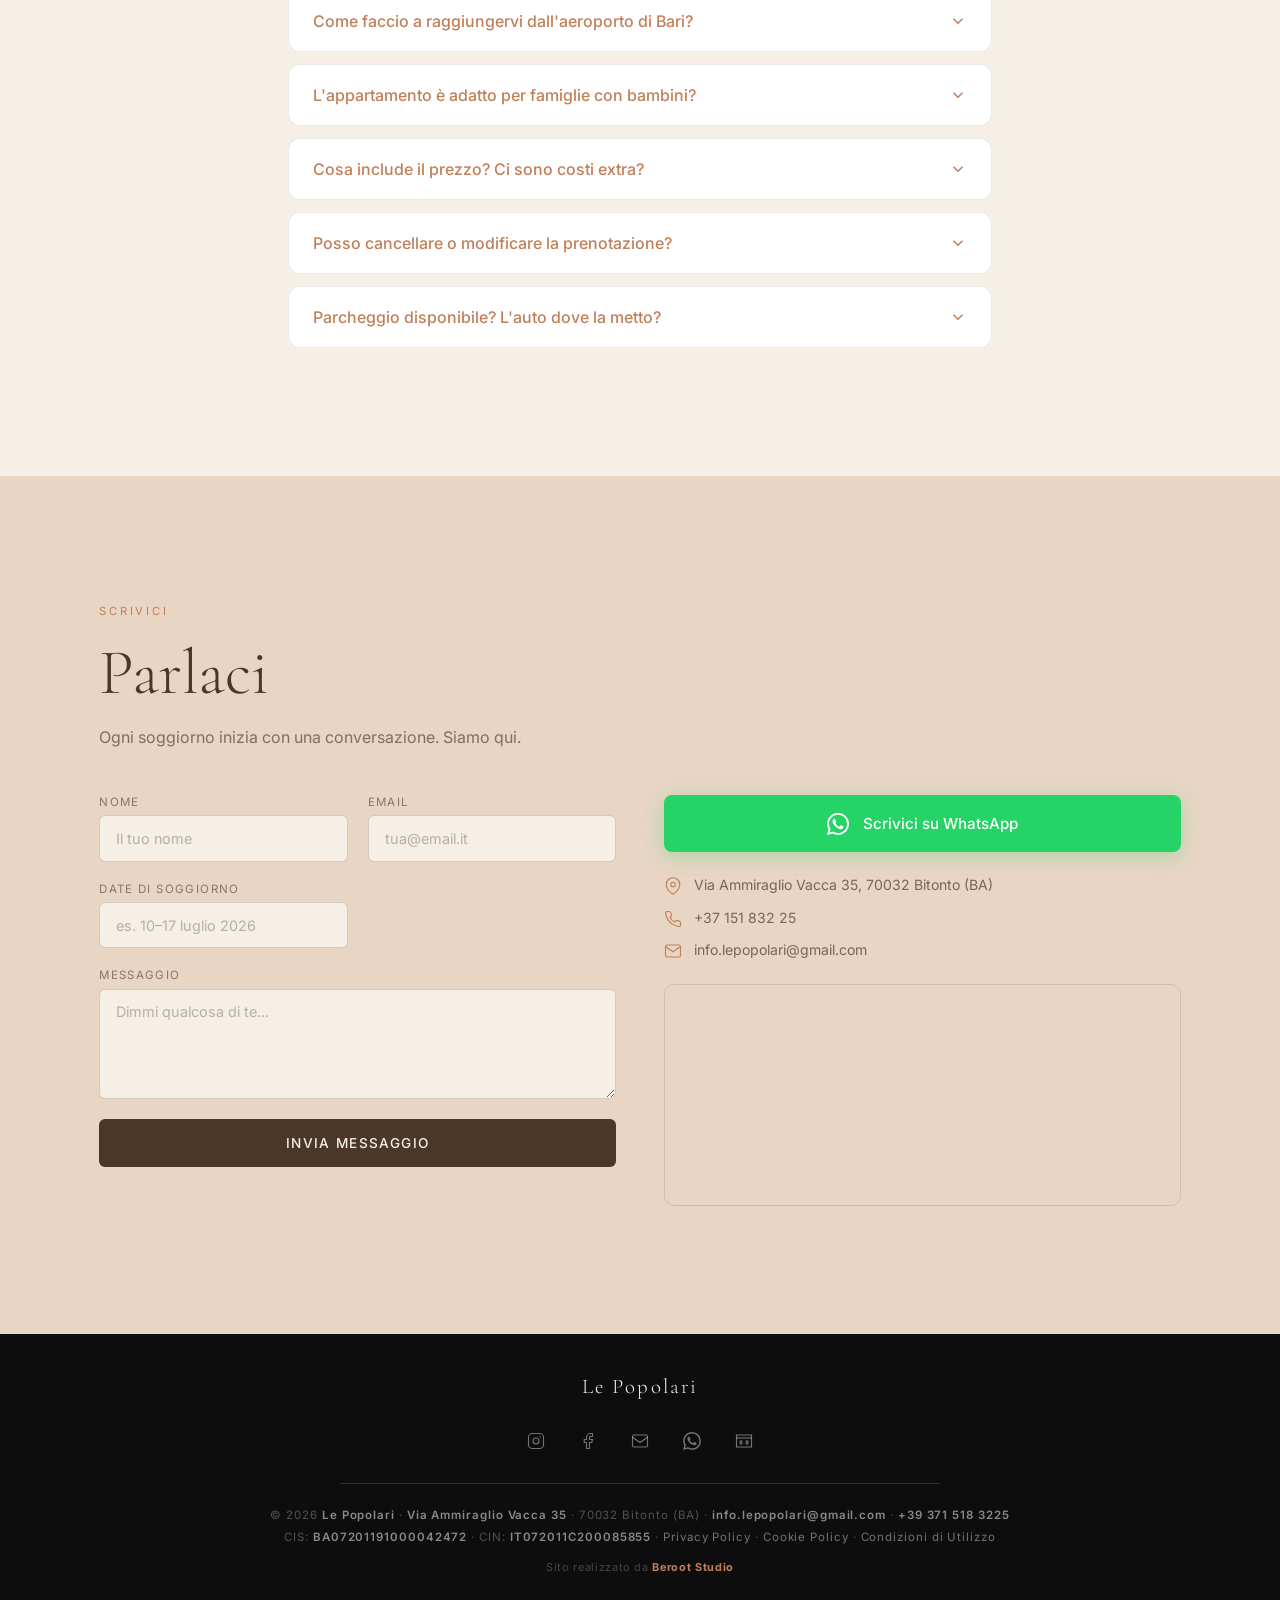
==== commit 9fe30437: "Fix: cambia link manifest da assoluto a relativo per GitHub Pages" ====
--- a/index.html
+++ b/index.html
@@ -9,7 +9,7 @@
   <meta name="author" content="Le Popolari" />
   <meta name="robots" content="index, follow" />
   <link rel="canonical" href="https://www.lepopolari.it/" />
-  <link rel="manifest" href="/manifest.json" />
+  <link rel="manifest" href="manifest.json" />
   <link rel="icon" type="image/svg+xml" href="data:image/svg+xml,<svg xmlns='http://www.w3.org/2000/svg' viewBox='0 0 100 100'><text y='.9em' font-size='90'>🏠</text></svg>" />
 
   <!-- Google Analytics 4 -->
--- a/style.css
+++ b/style.css
@@ -232,7 +232,8 @@
 }
 .top-bar__text {
   color: var(--panna);
-  opacity: 0.9;
+  font-weight: 600;
+  letter-spacing: 0.02em;
 }
 .top-bar__btn {
   background: transparent;
@@ -249,6 +250,12 @@
   border-color: var(--legno);
   color: var(--terra);
 }
+.top-bar.hidden {
+  transform: translateY(-100%);
+  opacity: 0;
+  transition: transform 0.4s var(--ease-cinema), opacity 0.3s;
+}
+
 @media (max-width: 768px) {
   .top-bar { gap: 0.5rem; padding: 0.4rem 0.75rem; }
   .top-bar__text { font-size: 0.75rem; }
@@ -267,10 +274,11 @@
   justify-content: space-between;
   padding: 1.25rem clamp(1.5rem, 5vw, 3rem);
   transform: translateY(-100%);
-  transition: transform 0.6s var(--ease-cinema), background 0.4s;
+  transition: transform 0.6s var(--ease-cinema), background 0.4s, top 0.4s var(--ease-cinema);
   background: transparent;
 }
 .navbar.visible { transform: translateY(0); }
+.navbar.no-topbar { top: 0; }
 .navbar.scrolled { background: rgba(13,13,13,0.88); backdrop-filter: blur(12px); }
 .navbar.navbar--hidden { transform: translateY(-100%); }
 
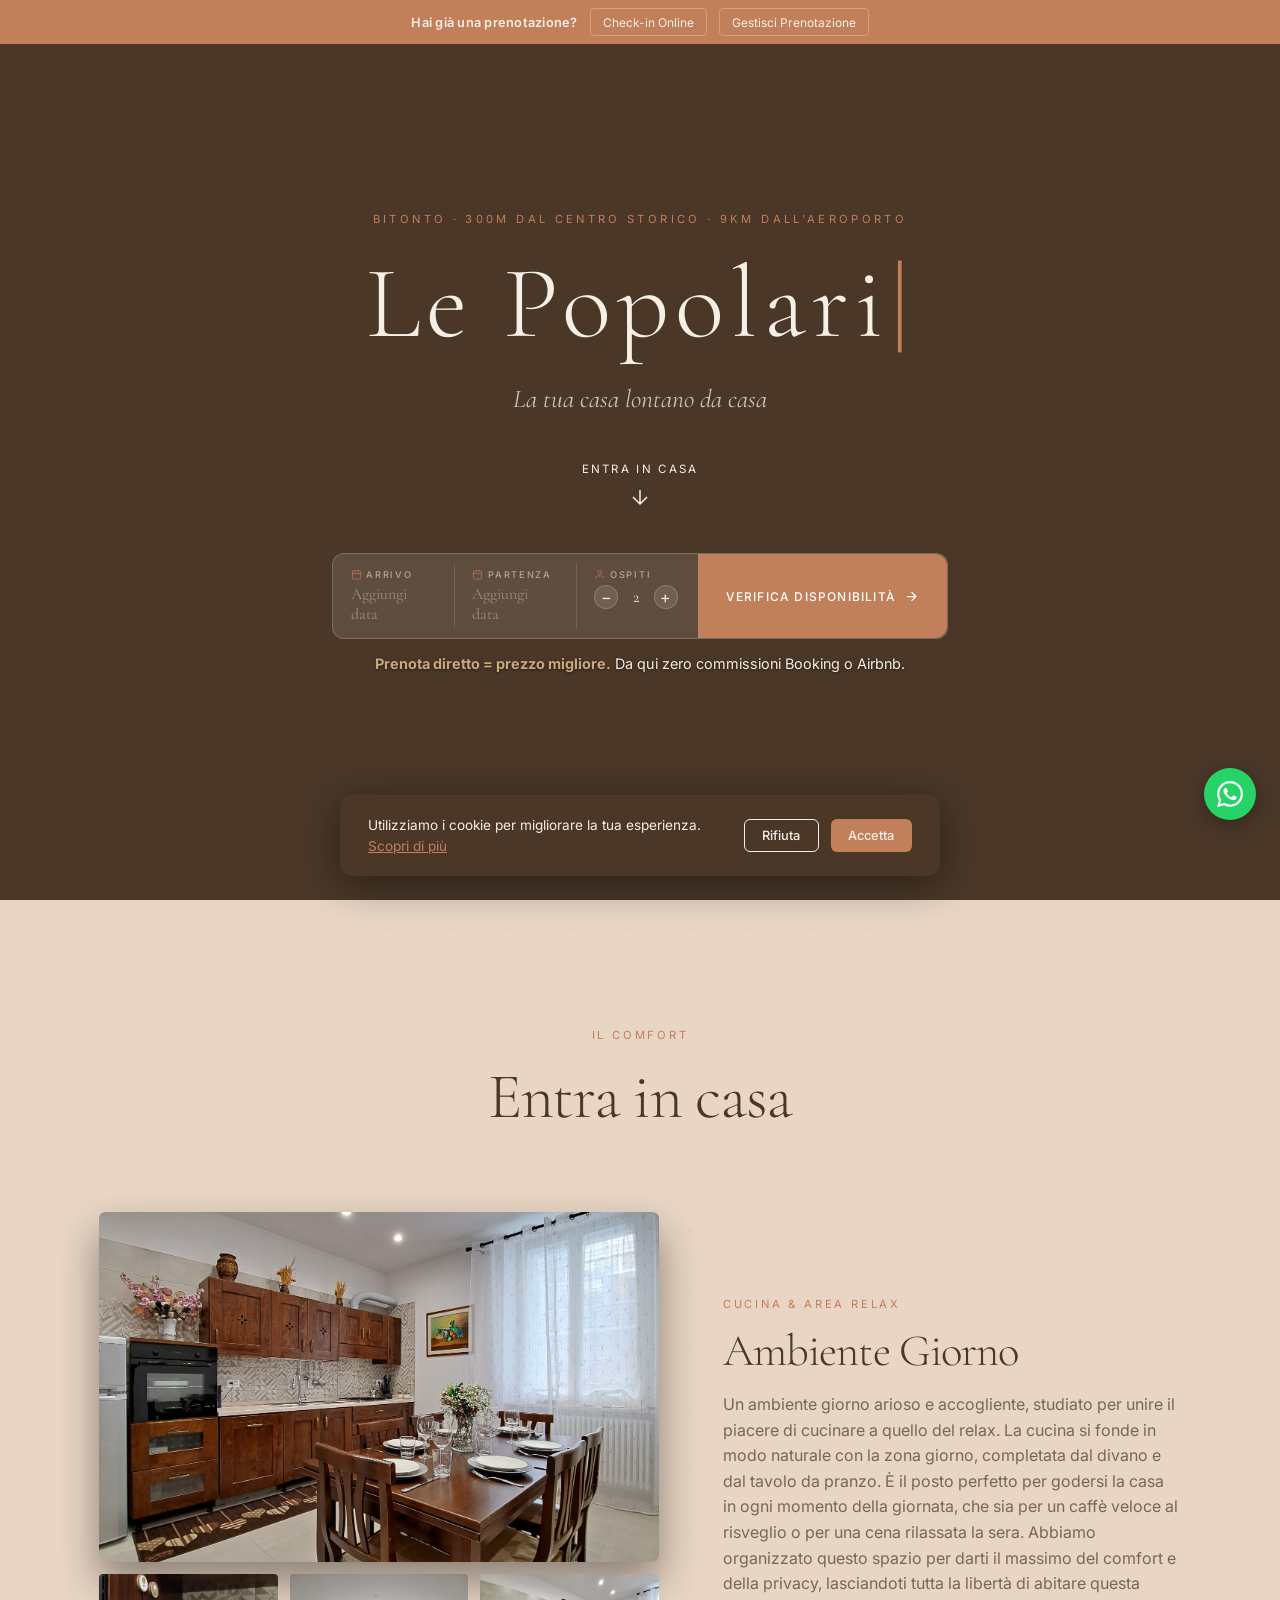
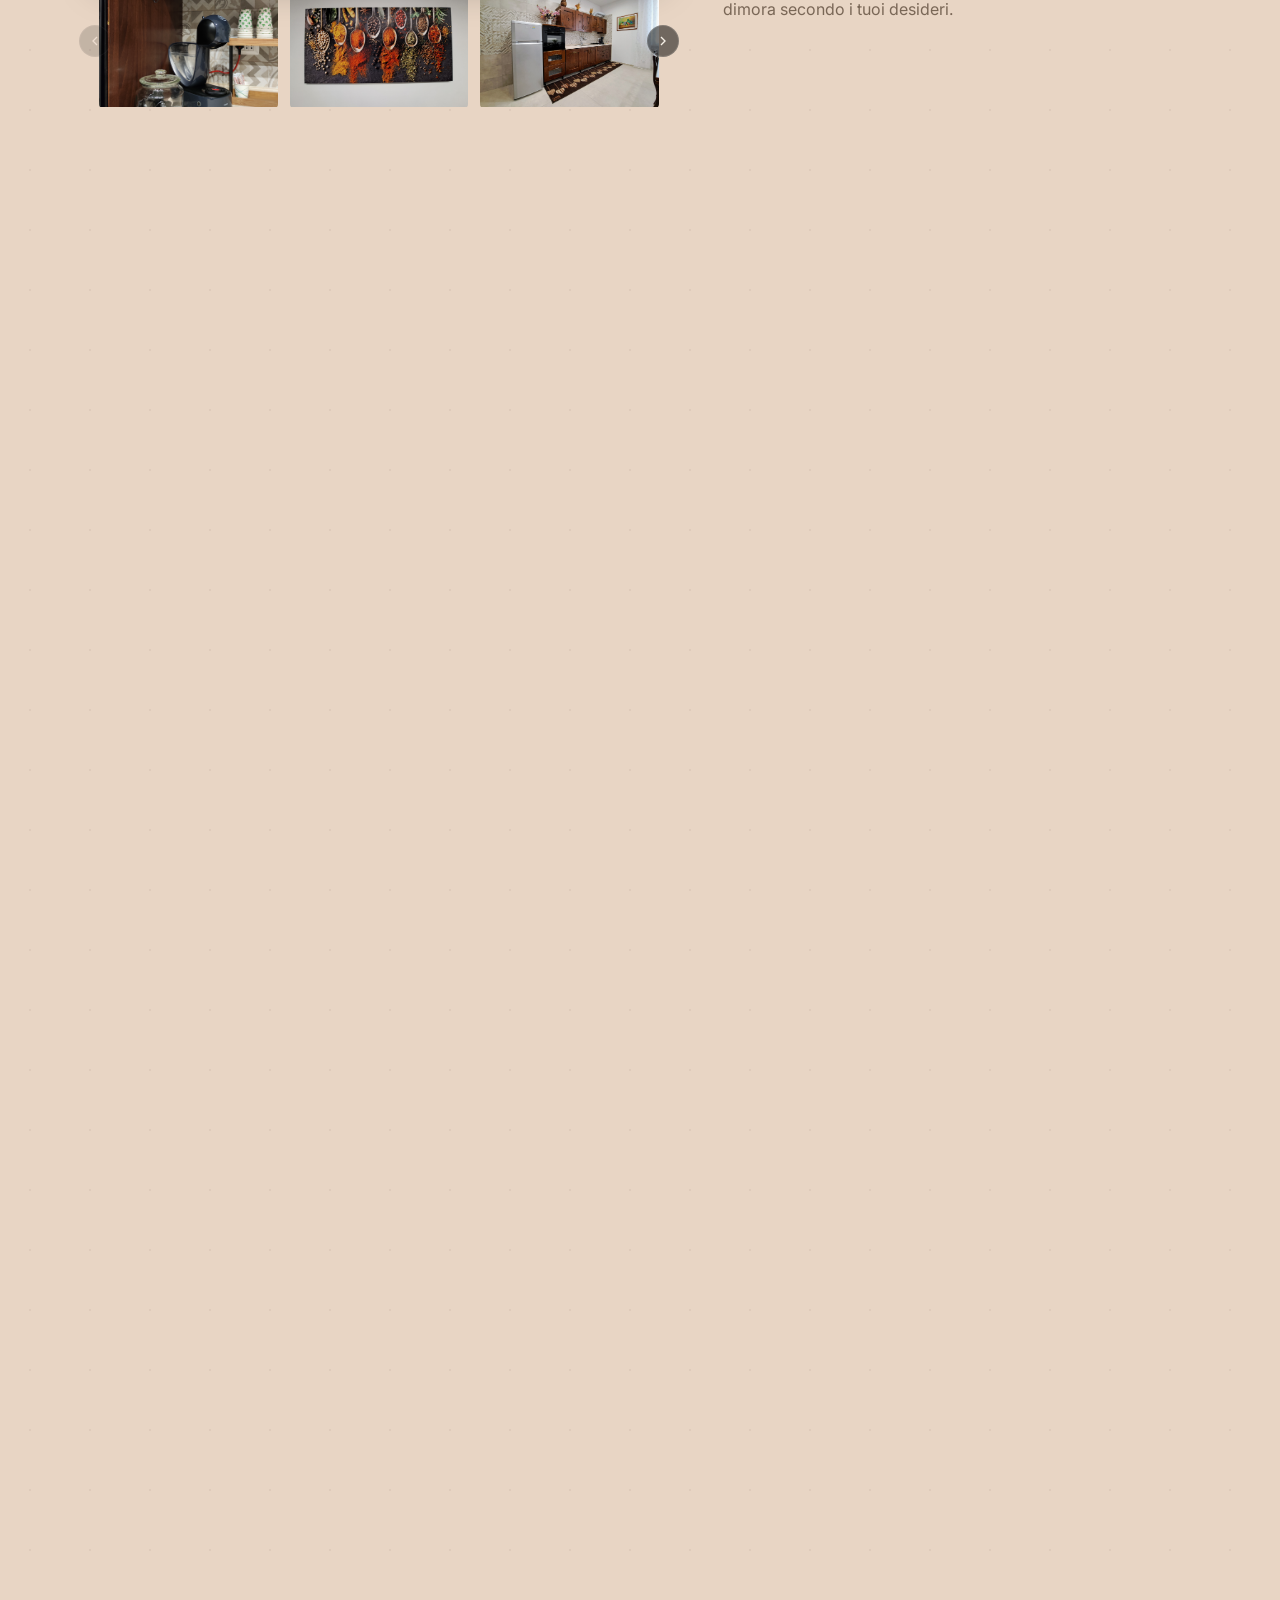
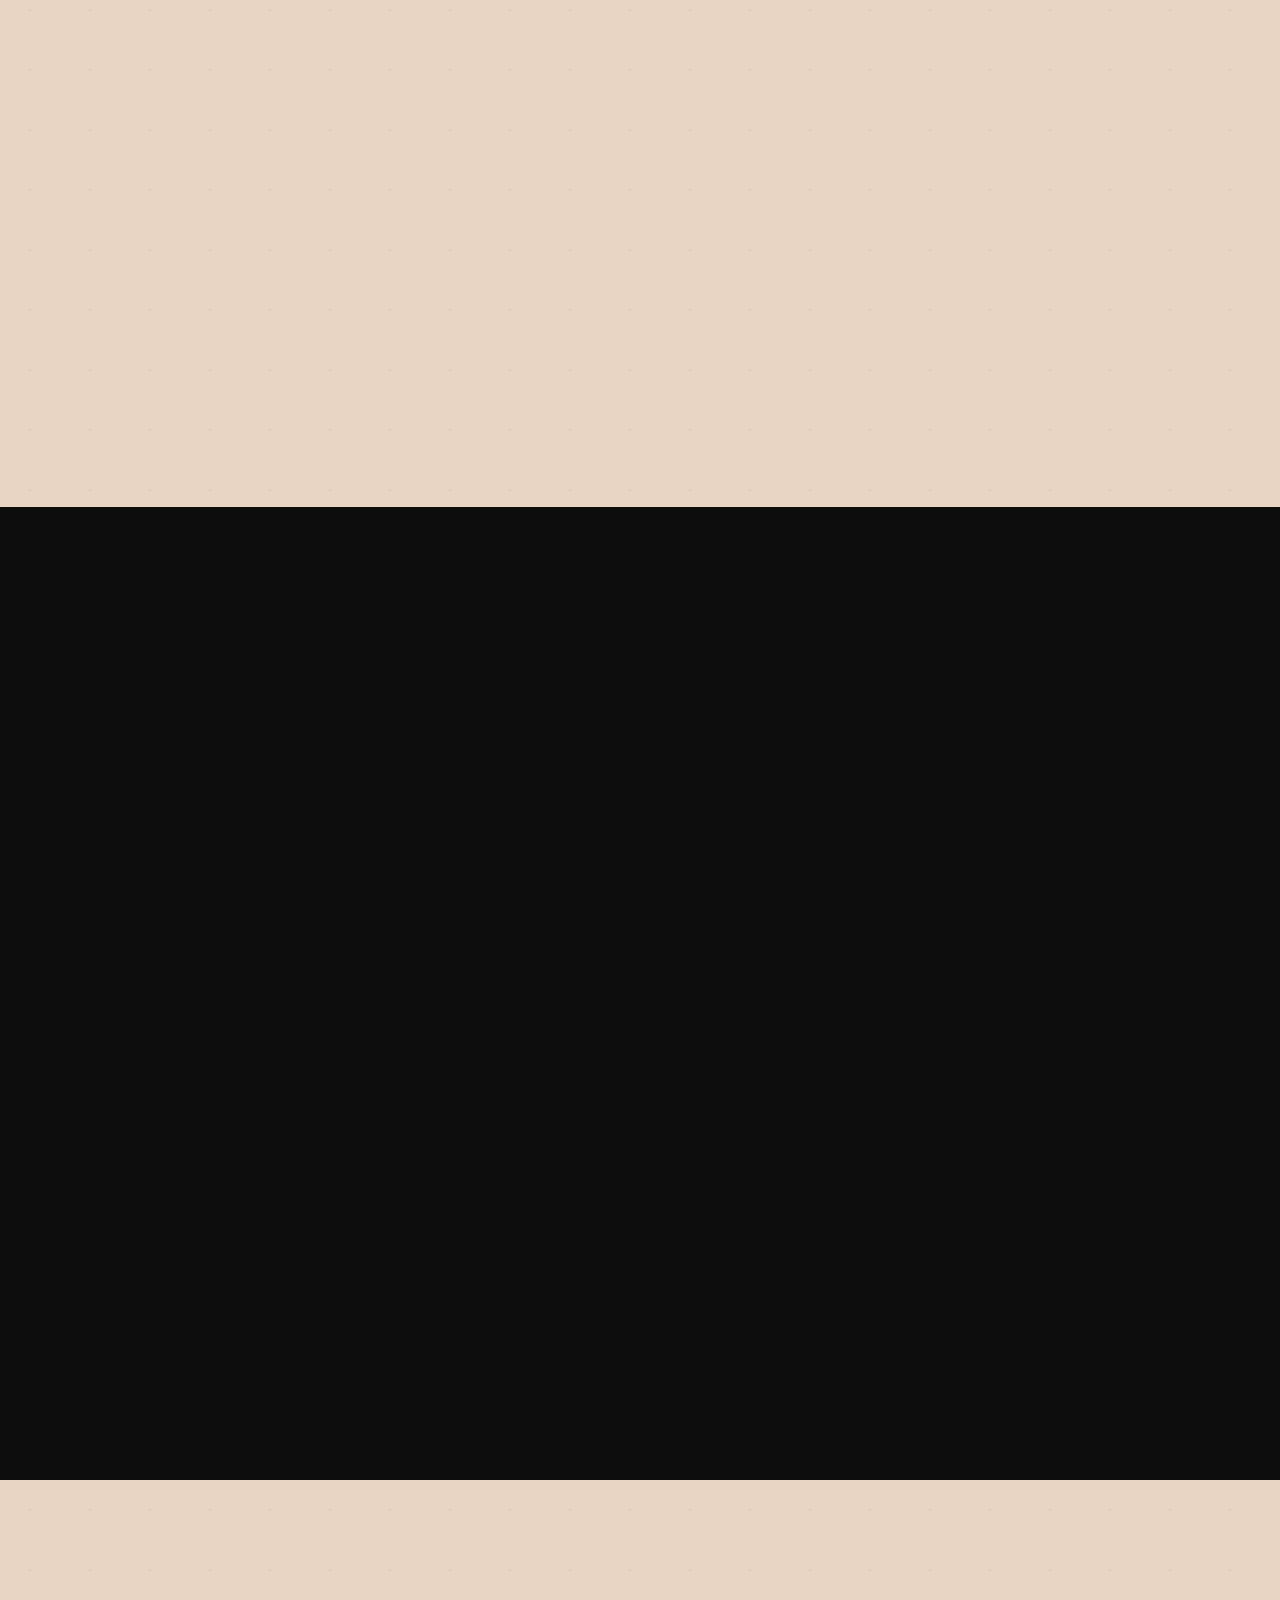
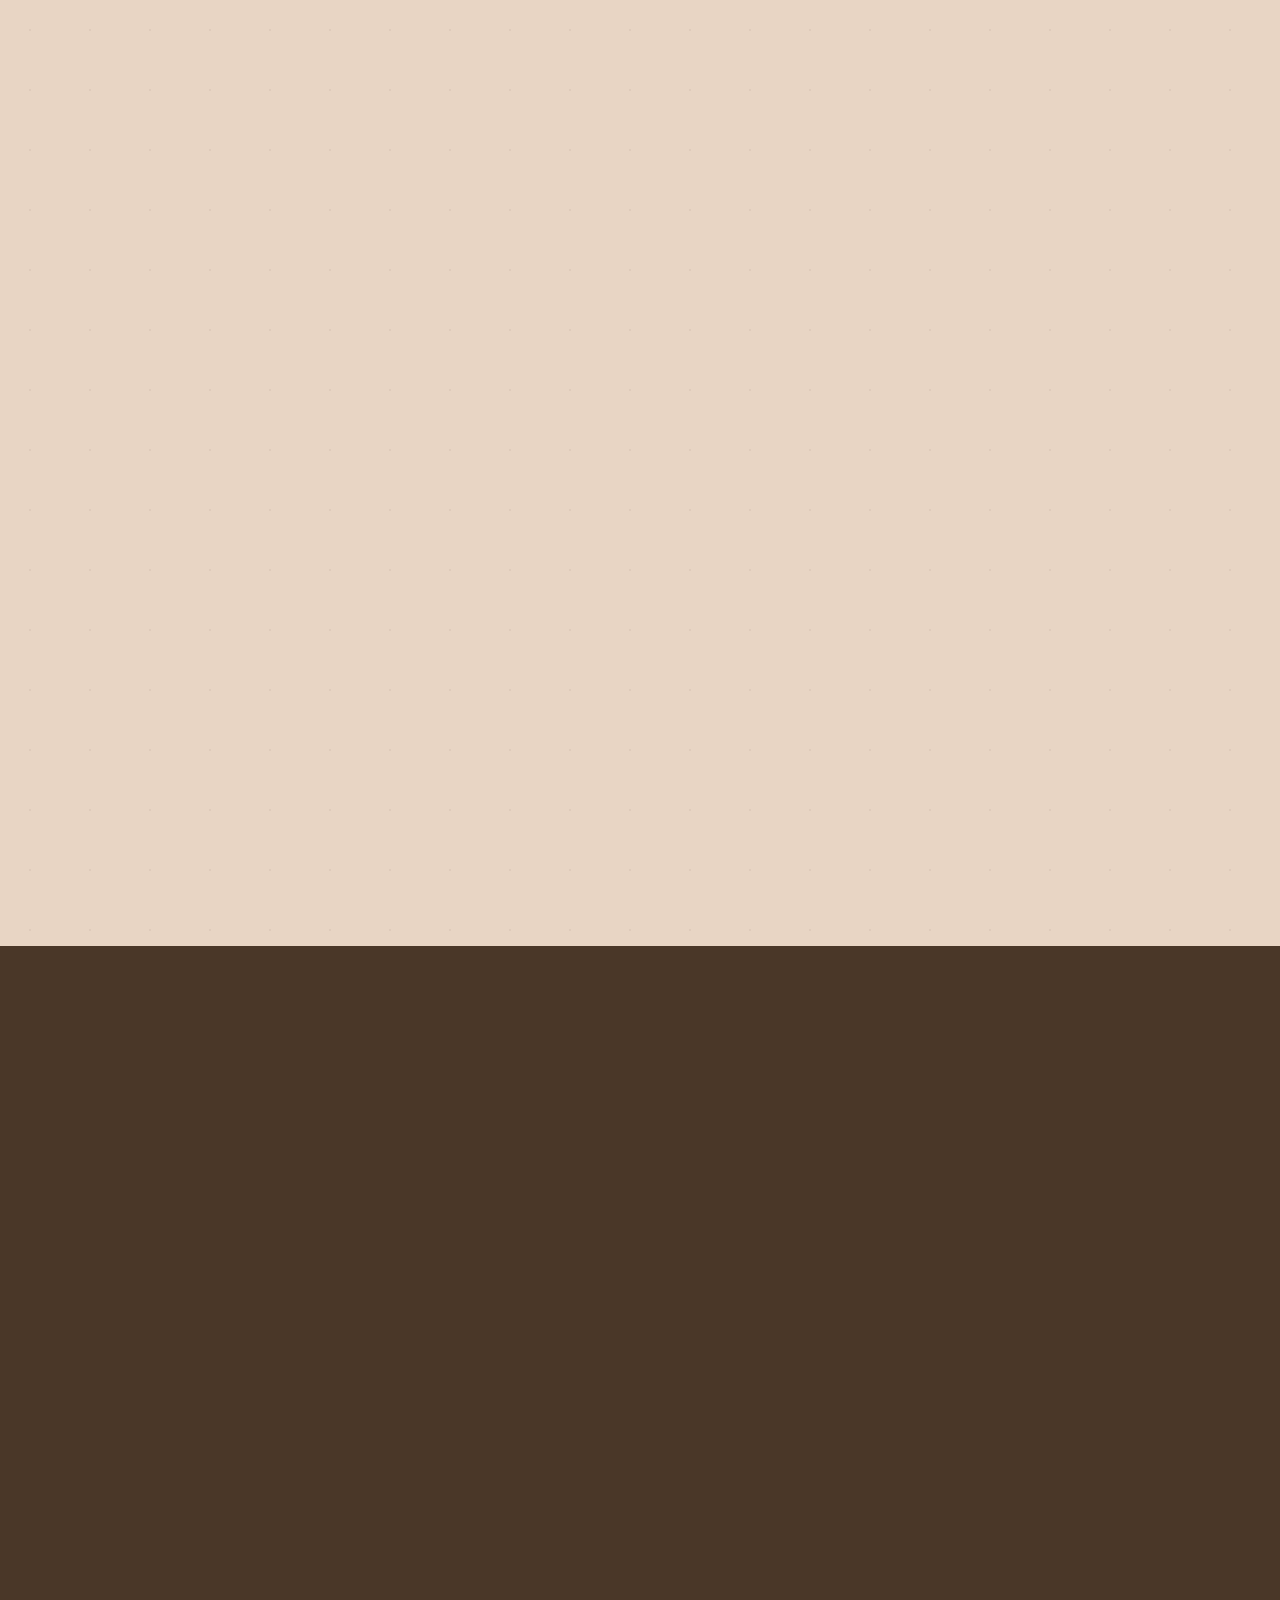
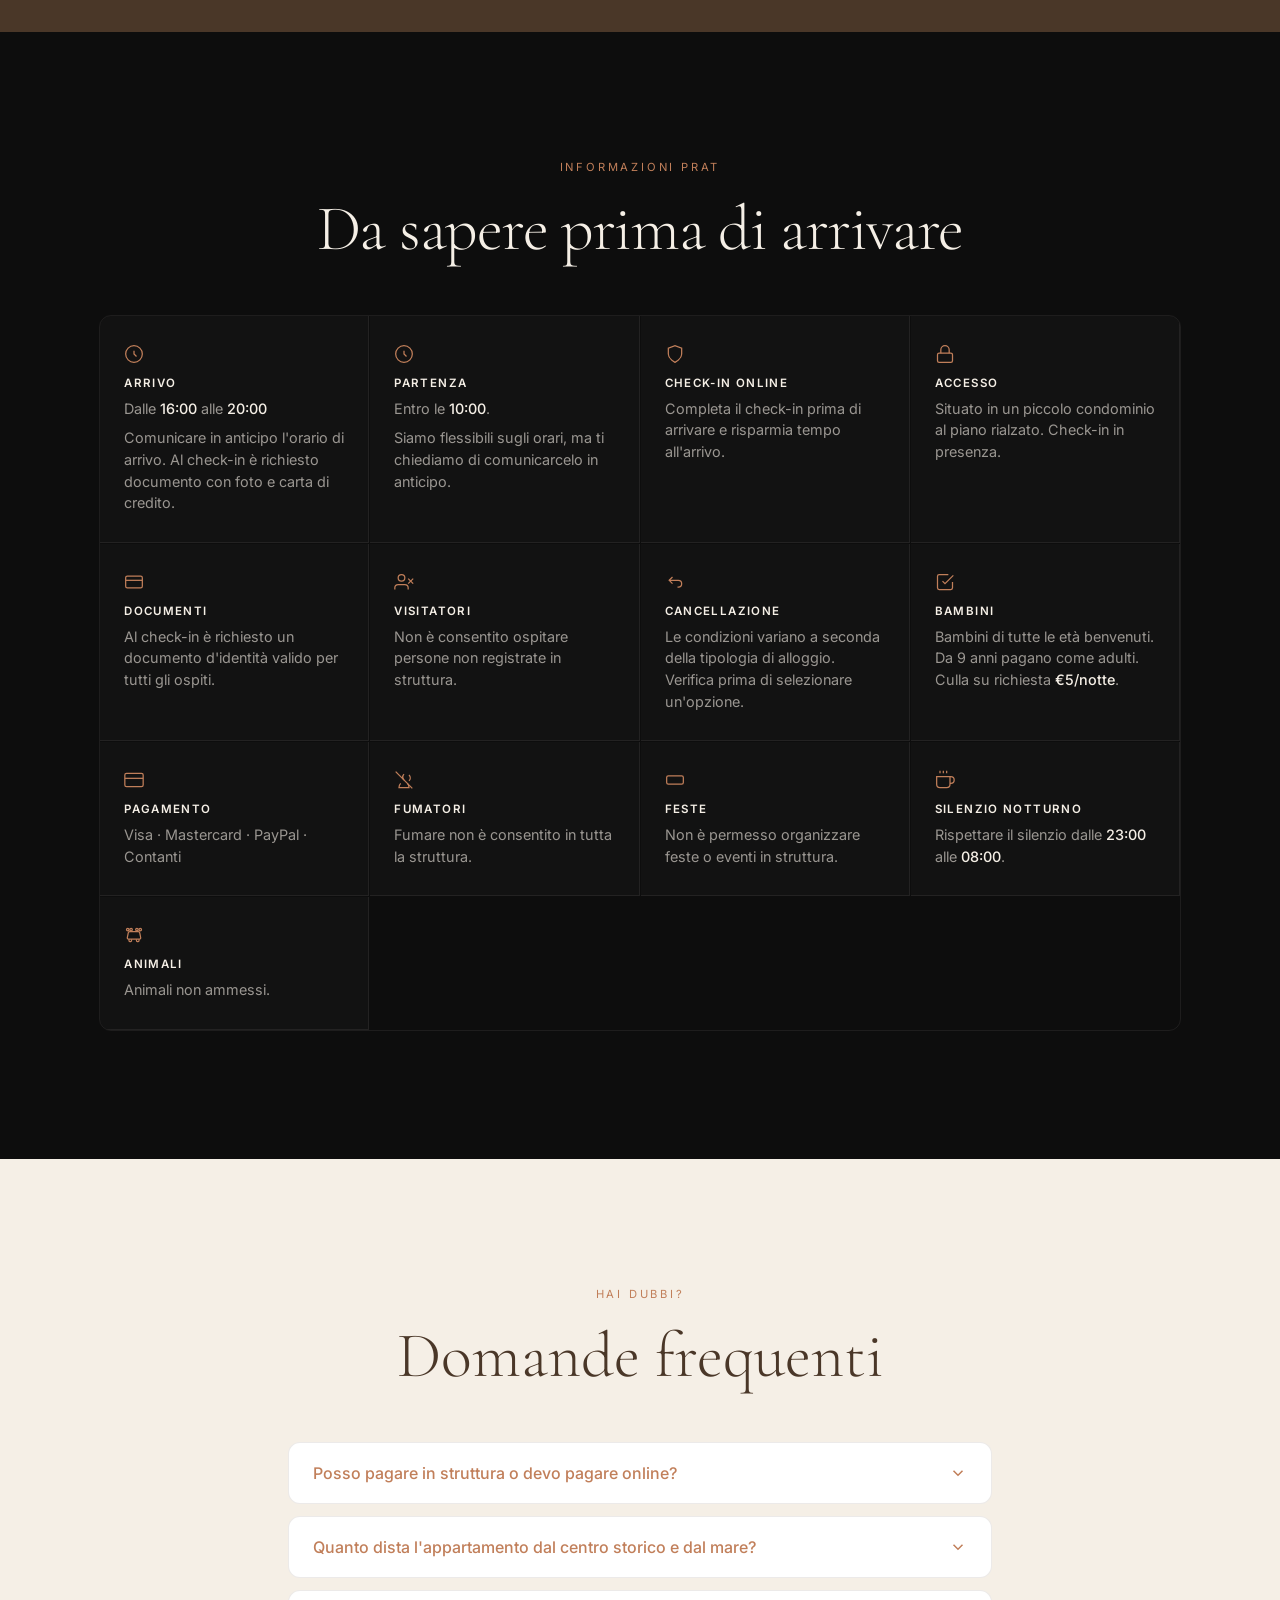
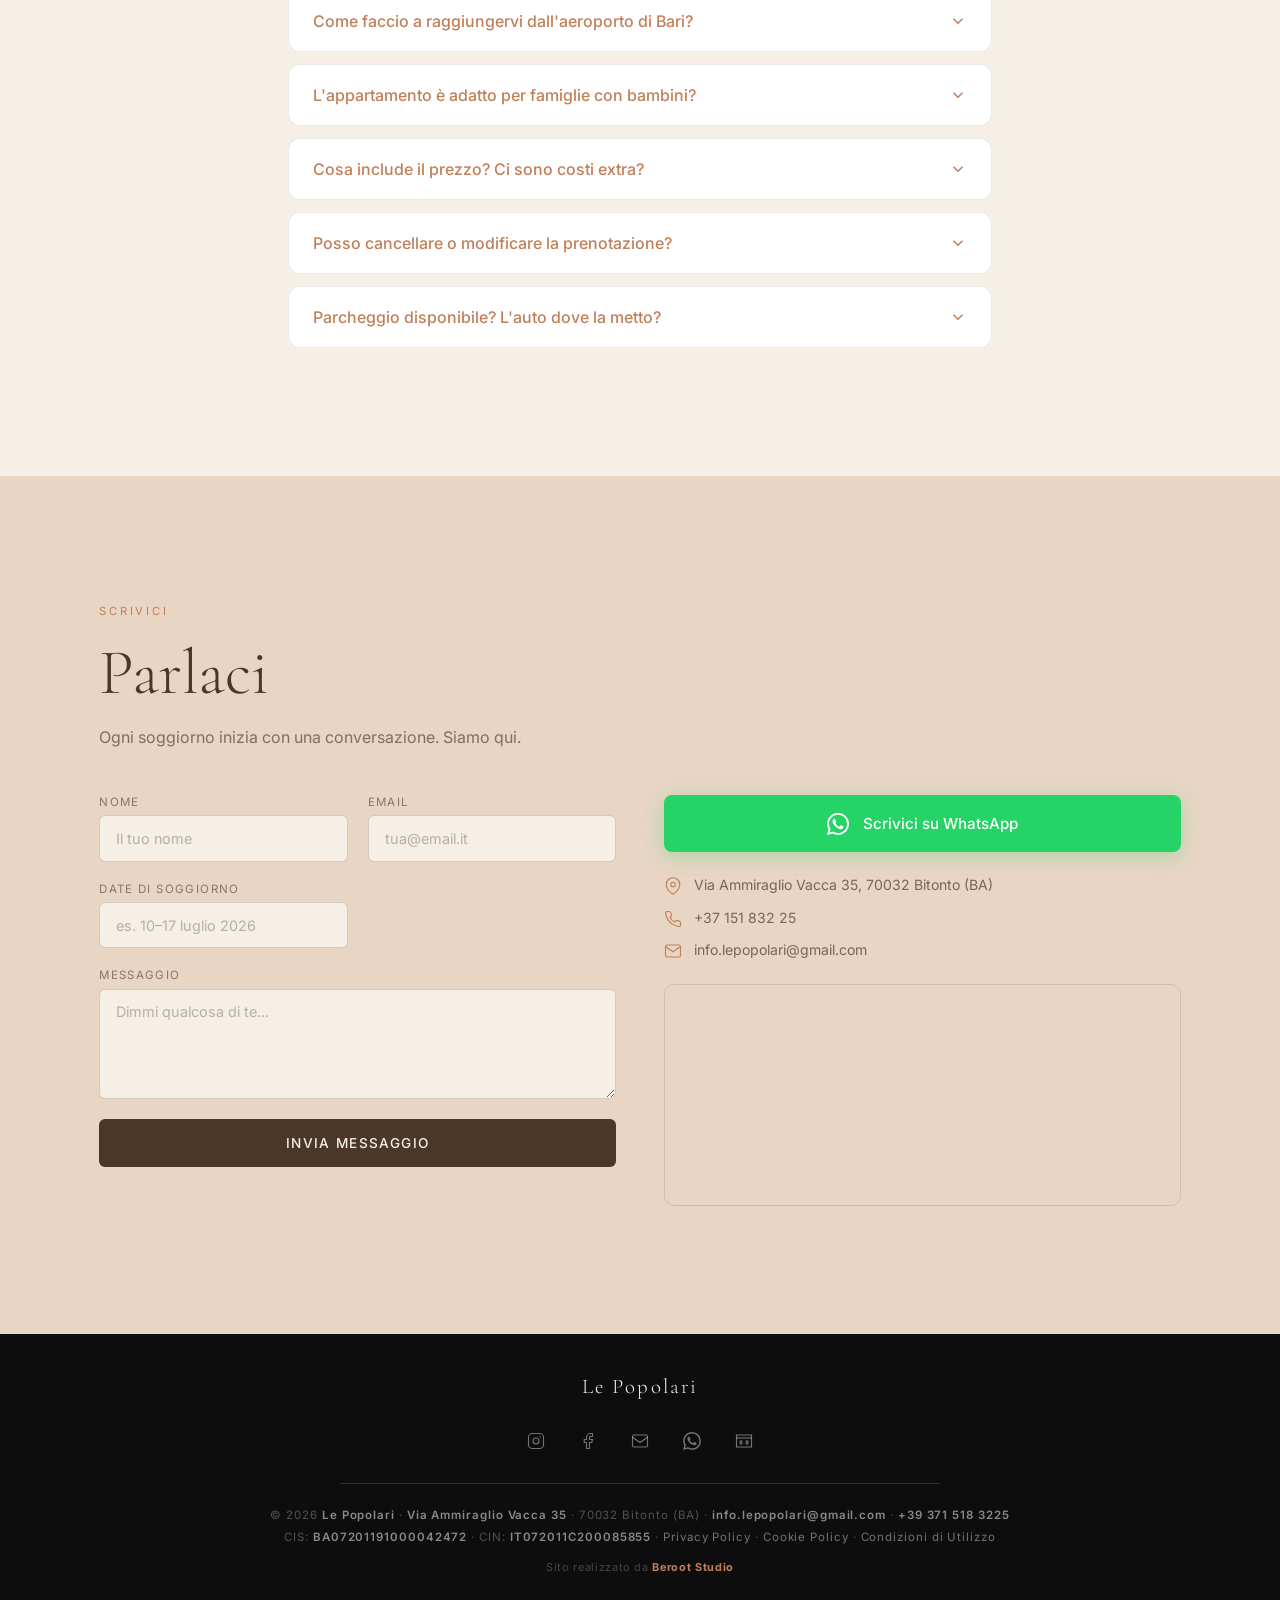
==== commit 09f7af19: "Cambia favicon da emoji a Logo.png" ====
--- a/index.html
+++ b/index.html
@@ -10,7 +10,7 @@
   <meta name="robots" content="index, follow" />
   <link rel="canonical" href="https://www.lepopolari.it/" />
   <link rel="manifest" href="manifest.json" />
-  <link rel="icon" type="image/svg+xml" href="data:image/svg+xml,<svg xmlns='http://www.w3.org/2000/svg' viewBox='0 0 100 100'><text y='.9em' font-size='90'>🏠</text></svg>" />
+  <link rel="icon" type="image/png" href="assets/Logo.png" />
 
   <!-- Google Analytics 4 -->
   <!-- Google tag (gtag.js) -->
